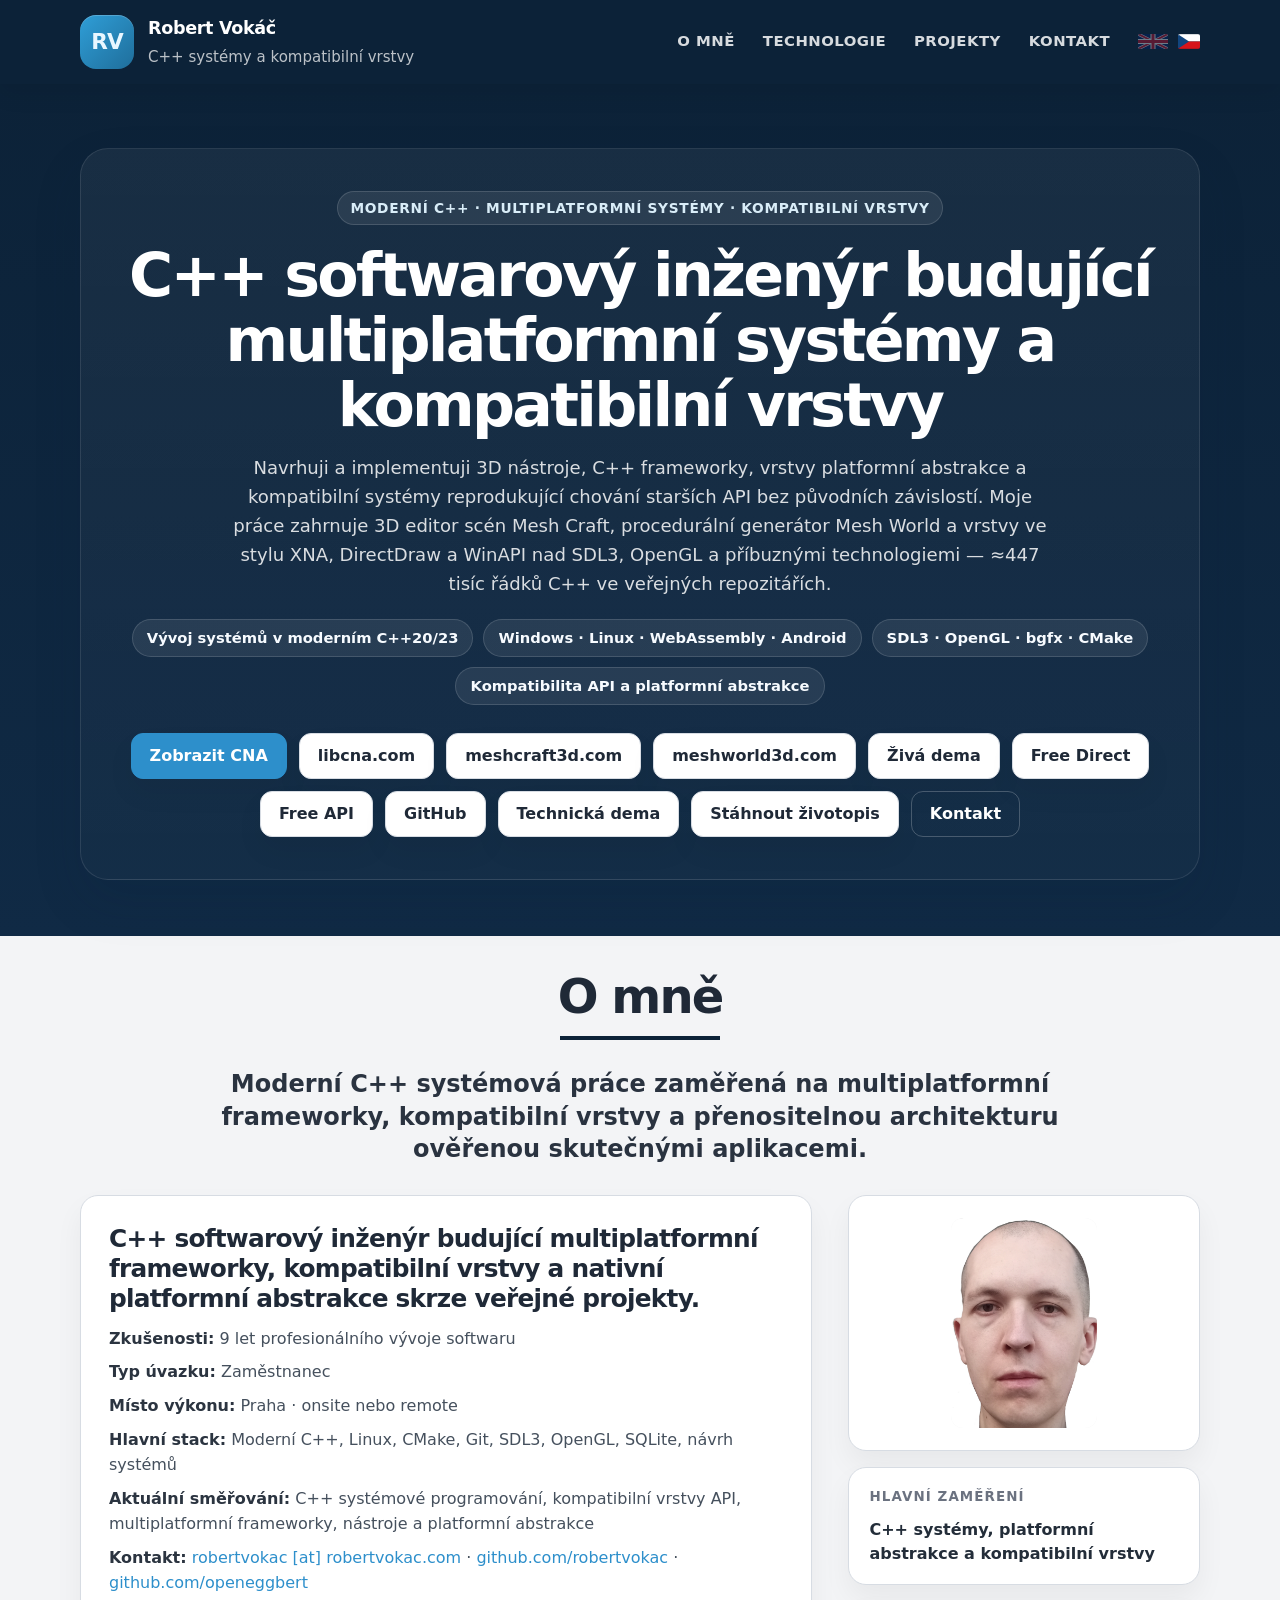
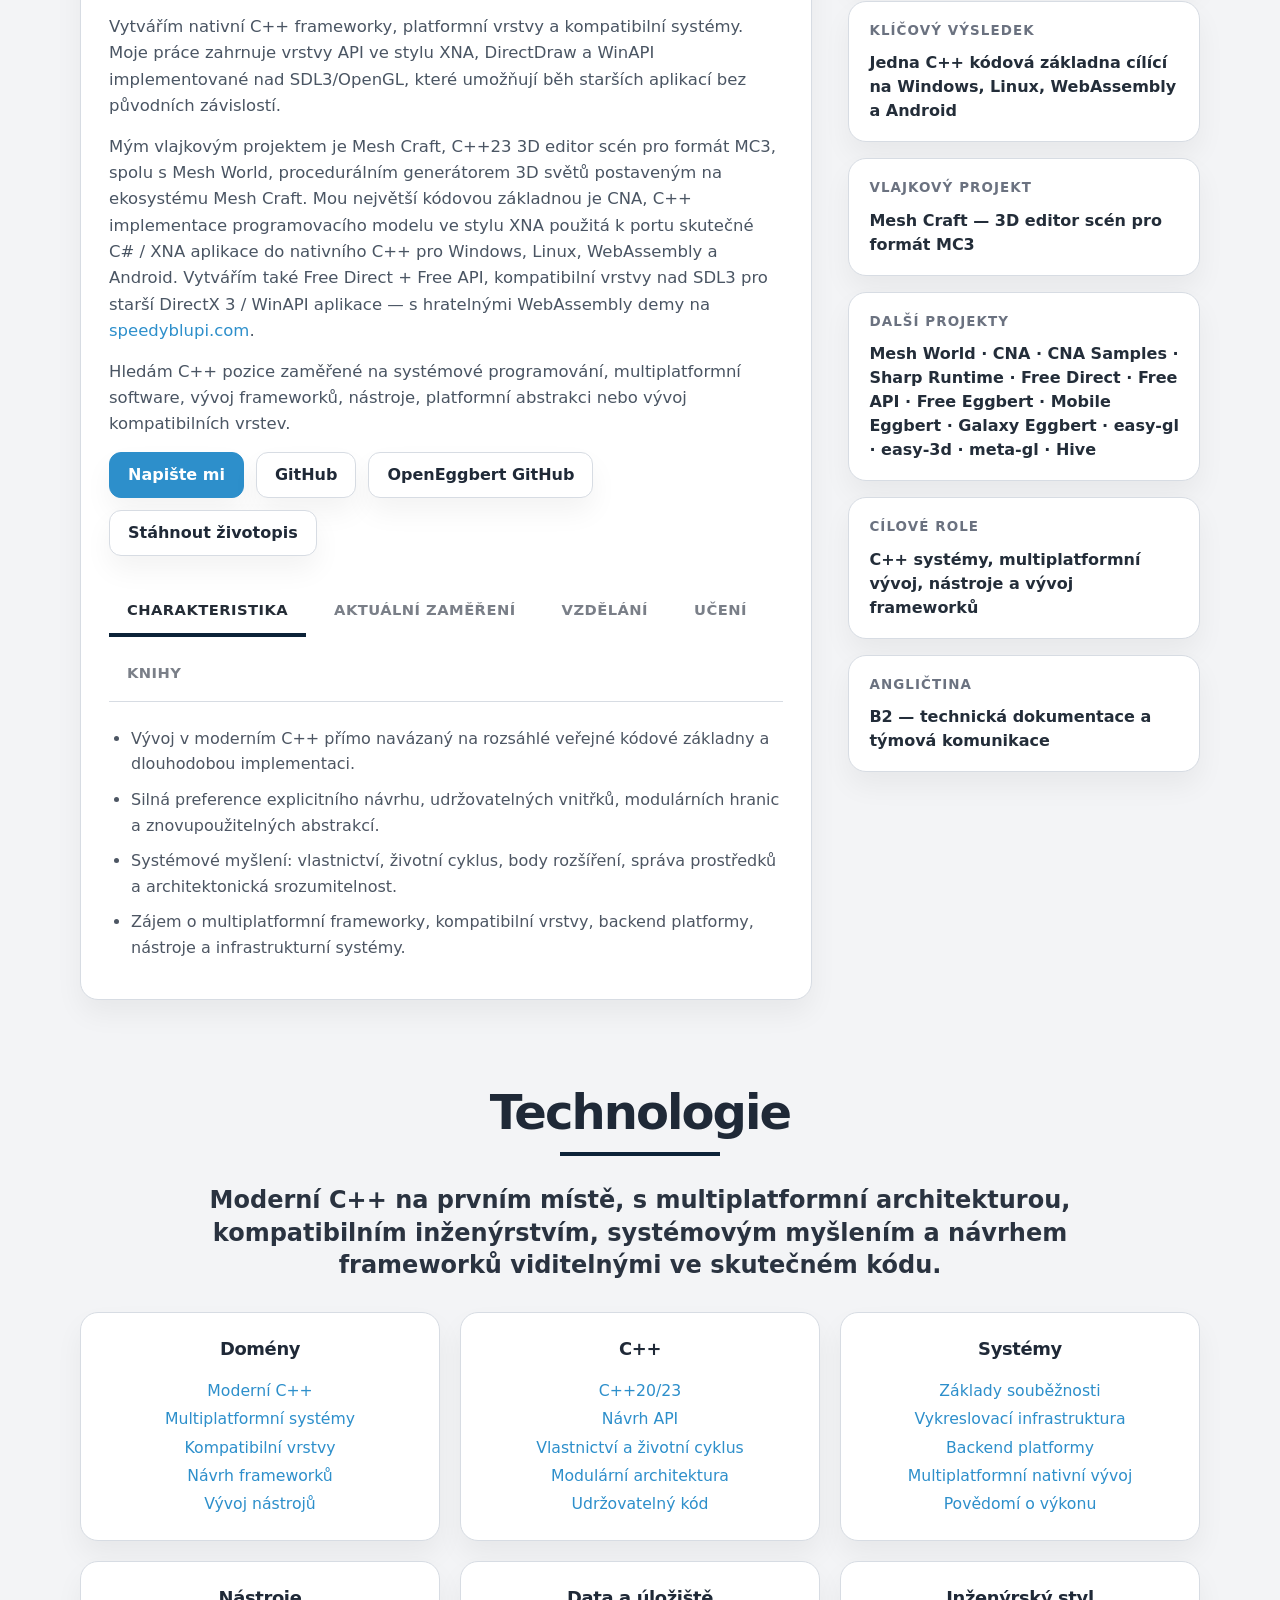
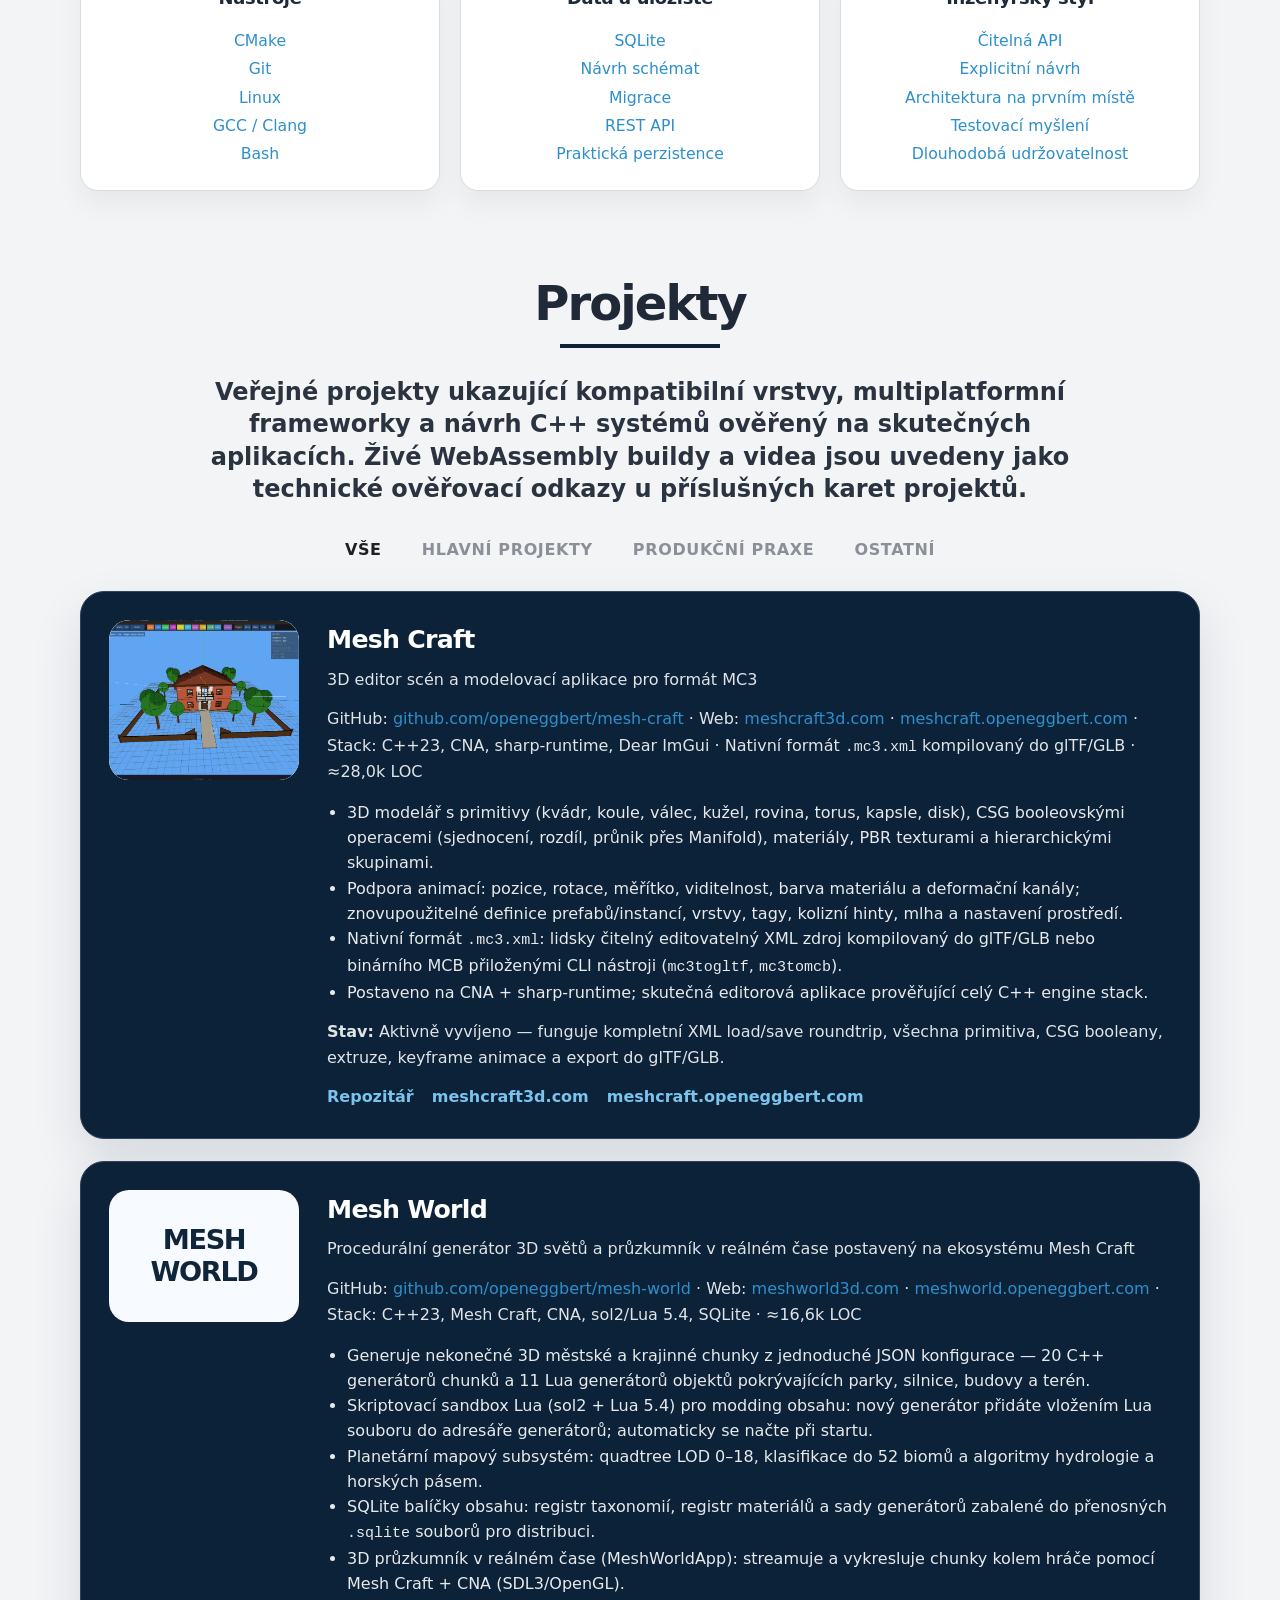
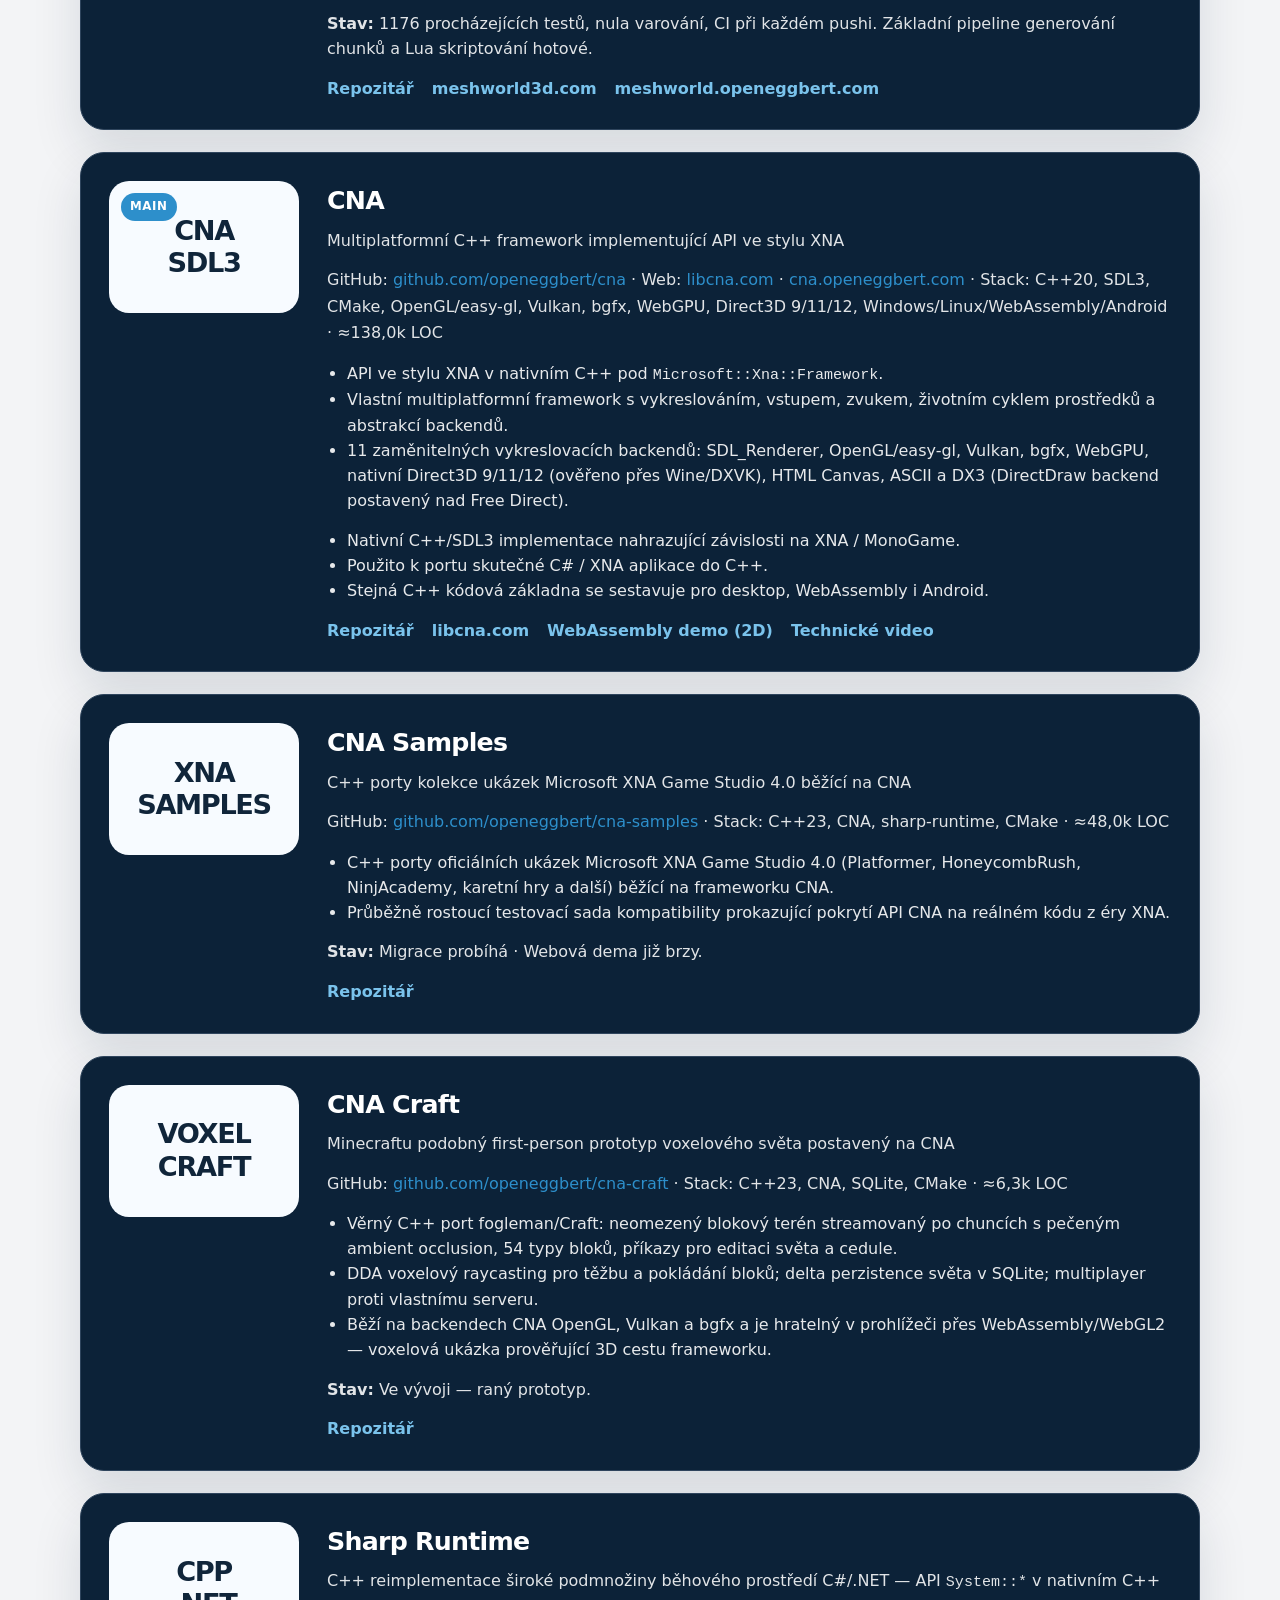
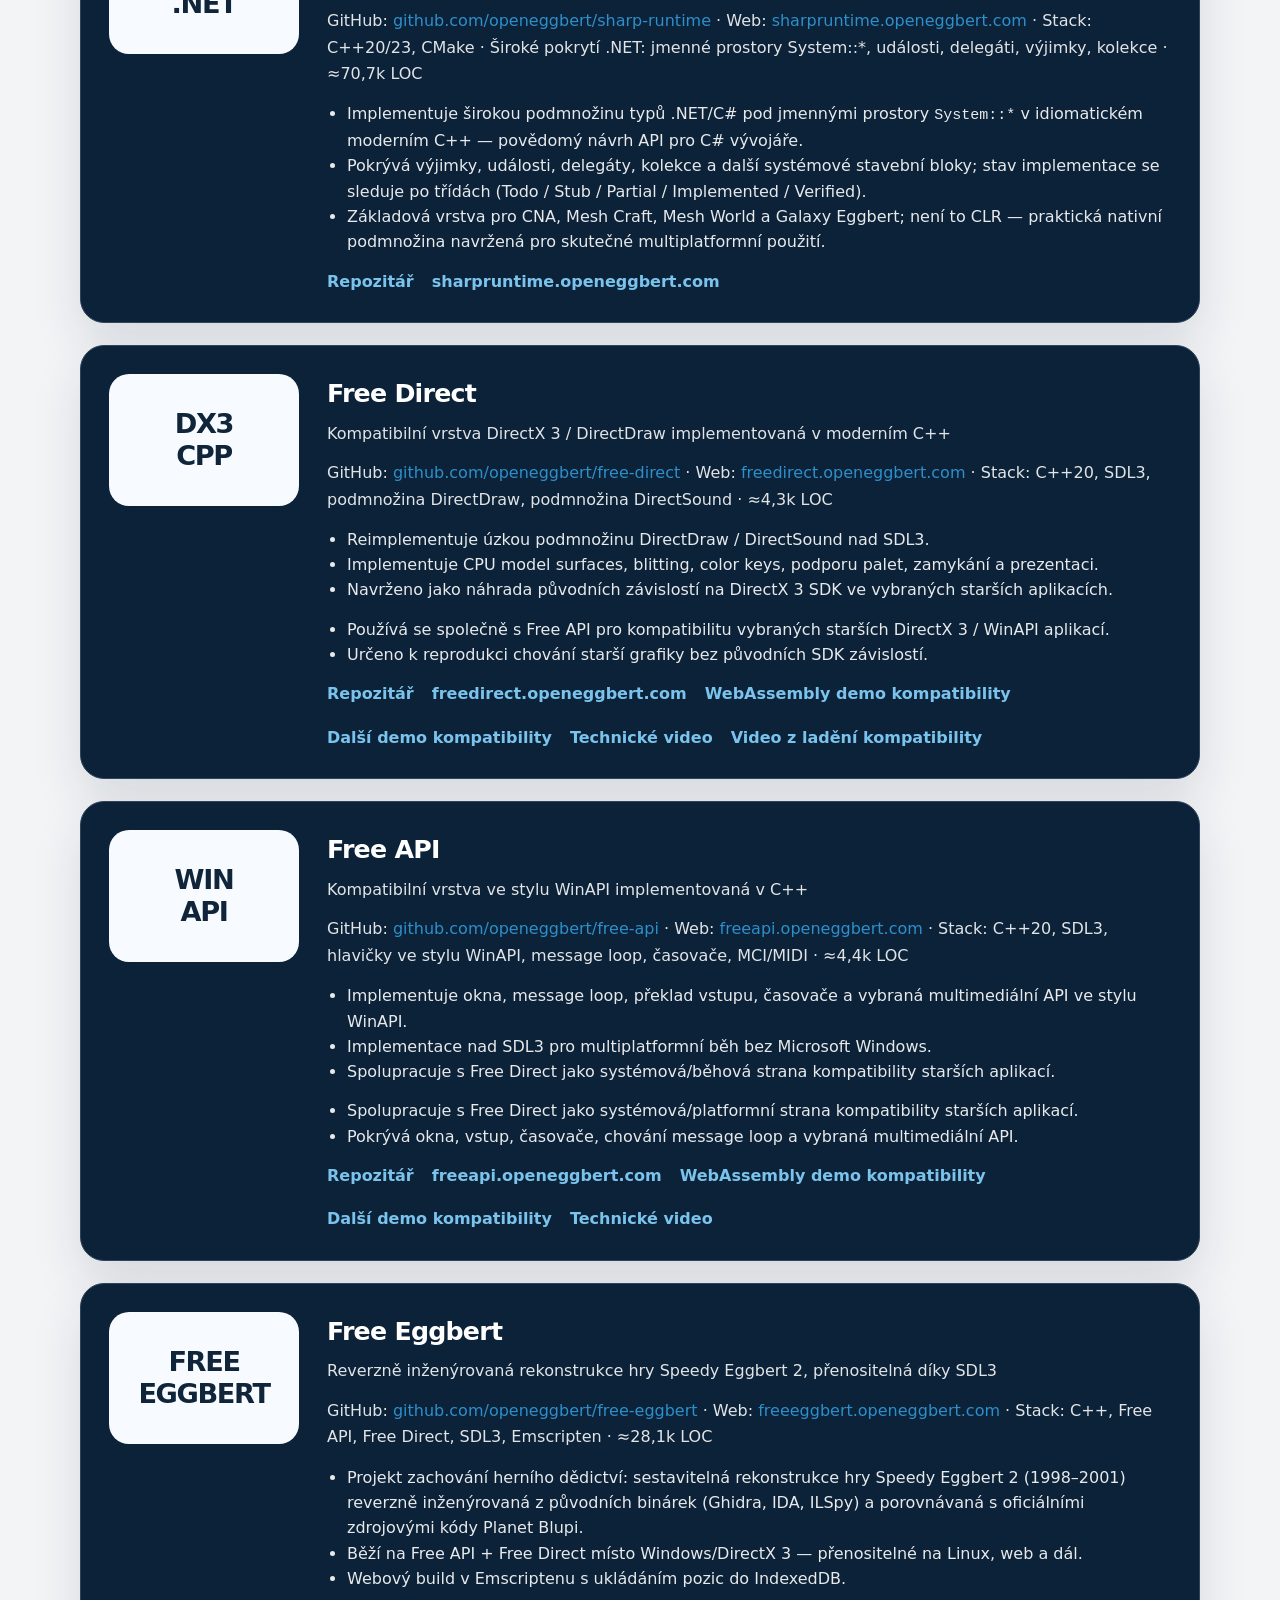
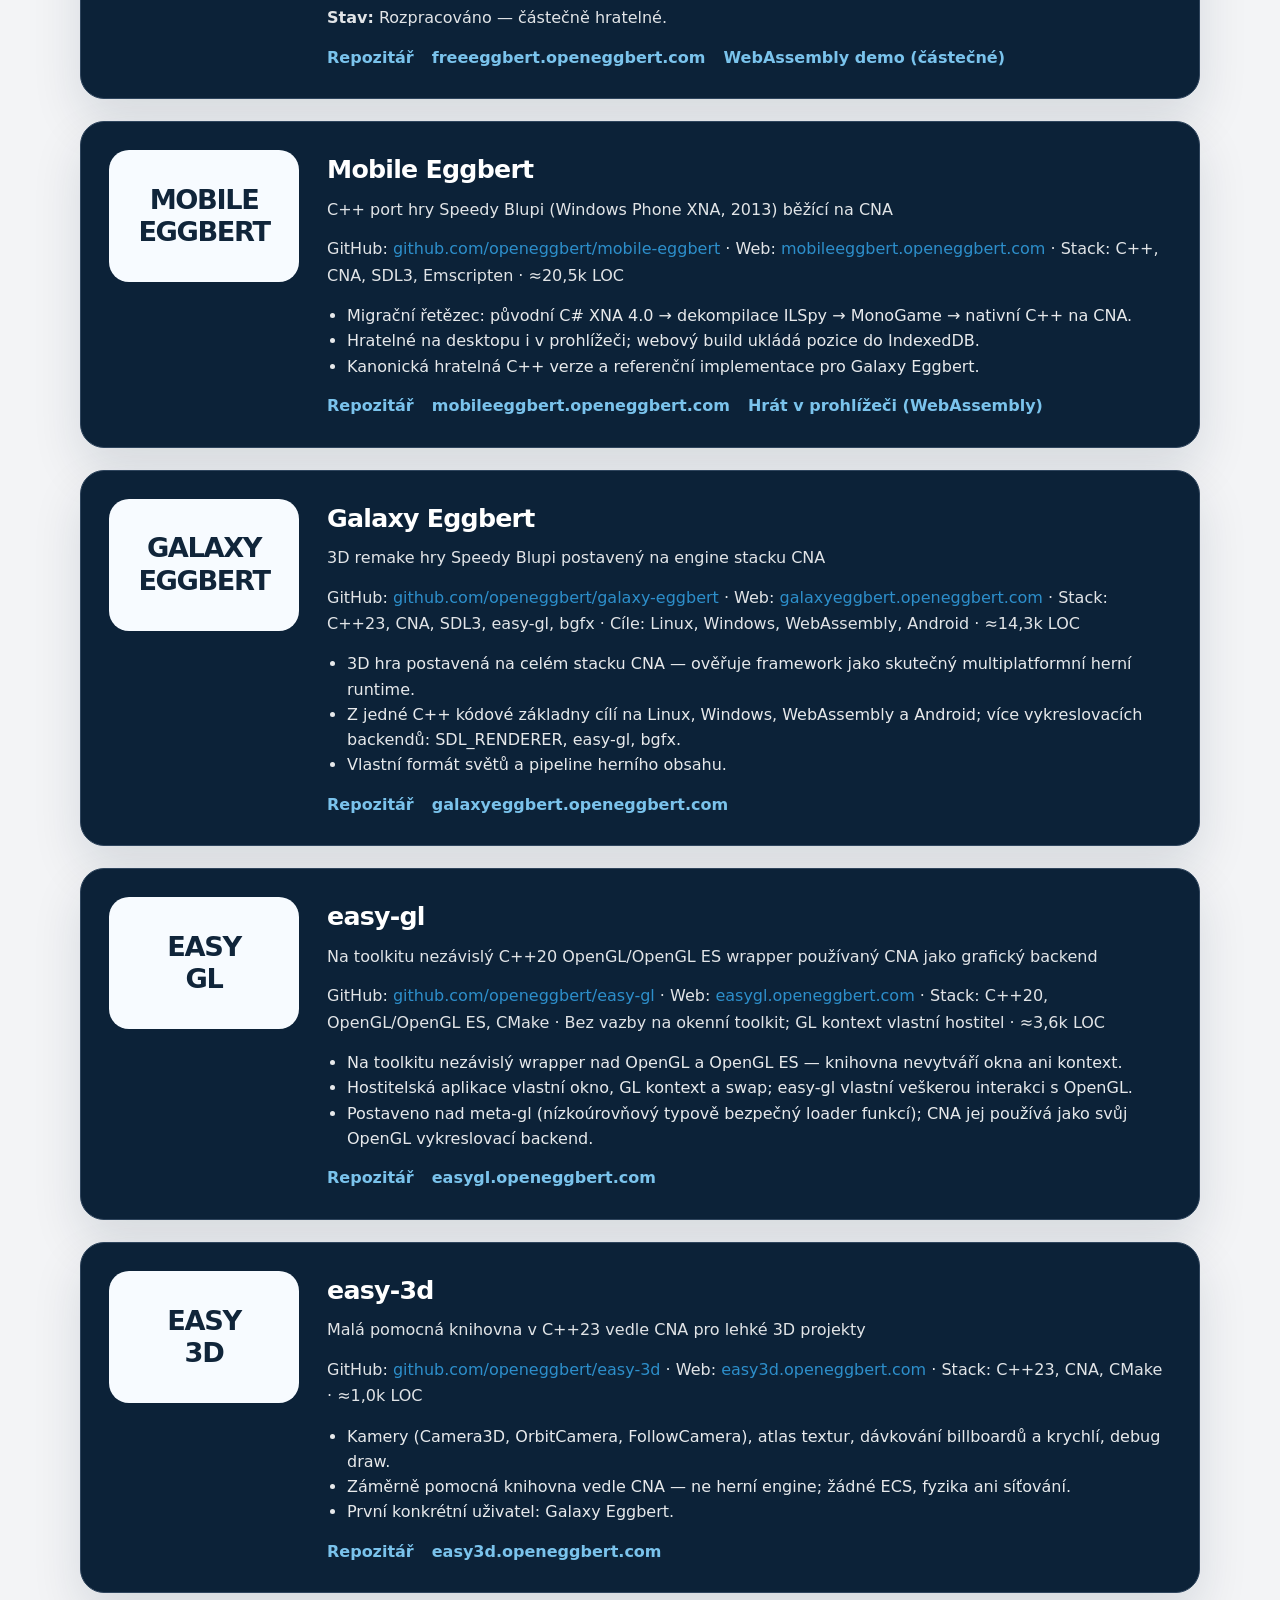
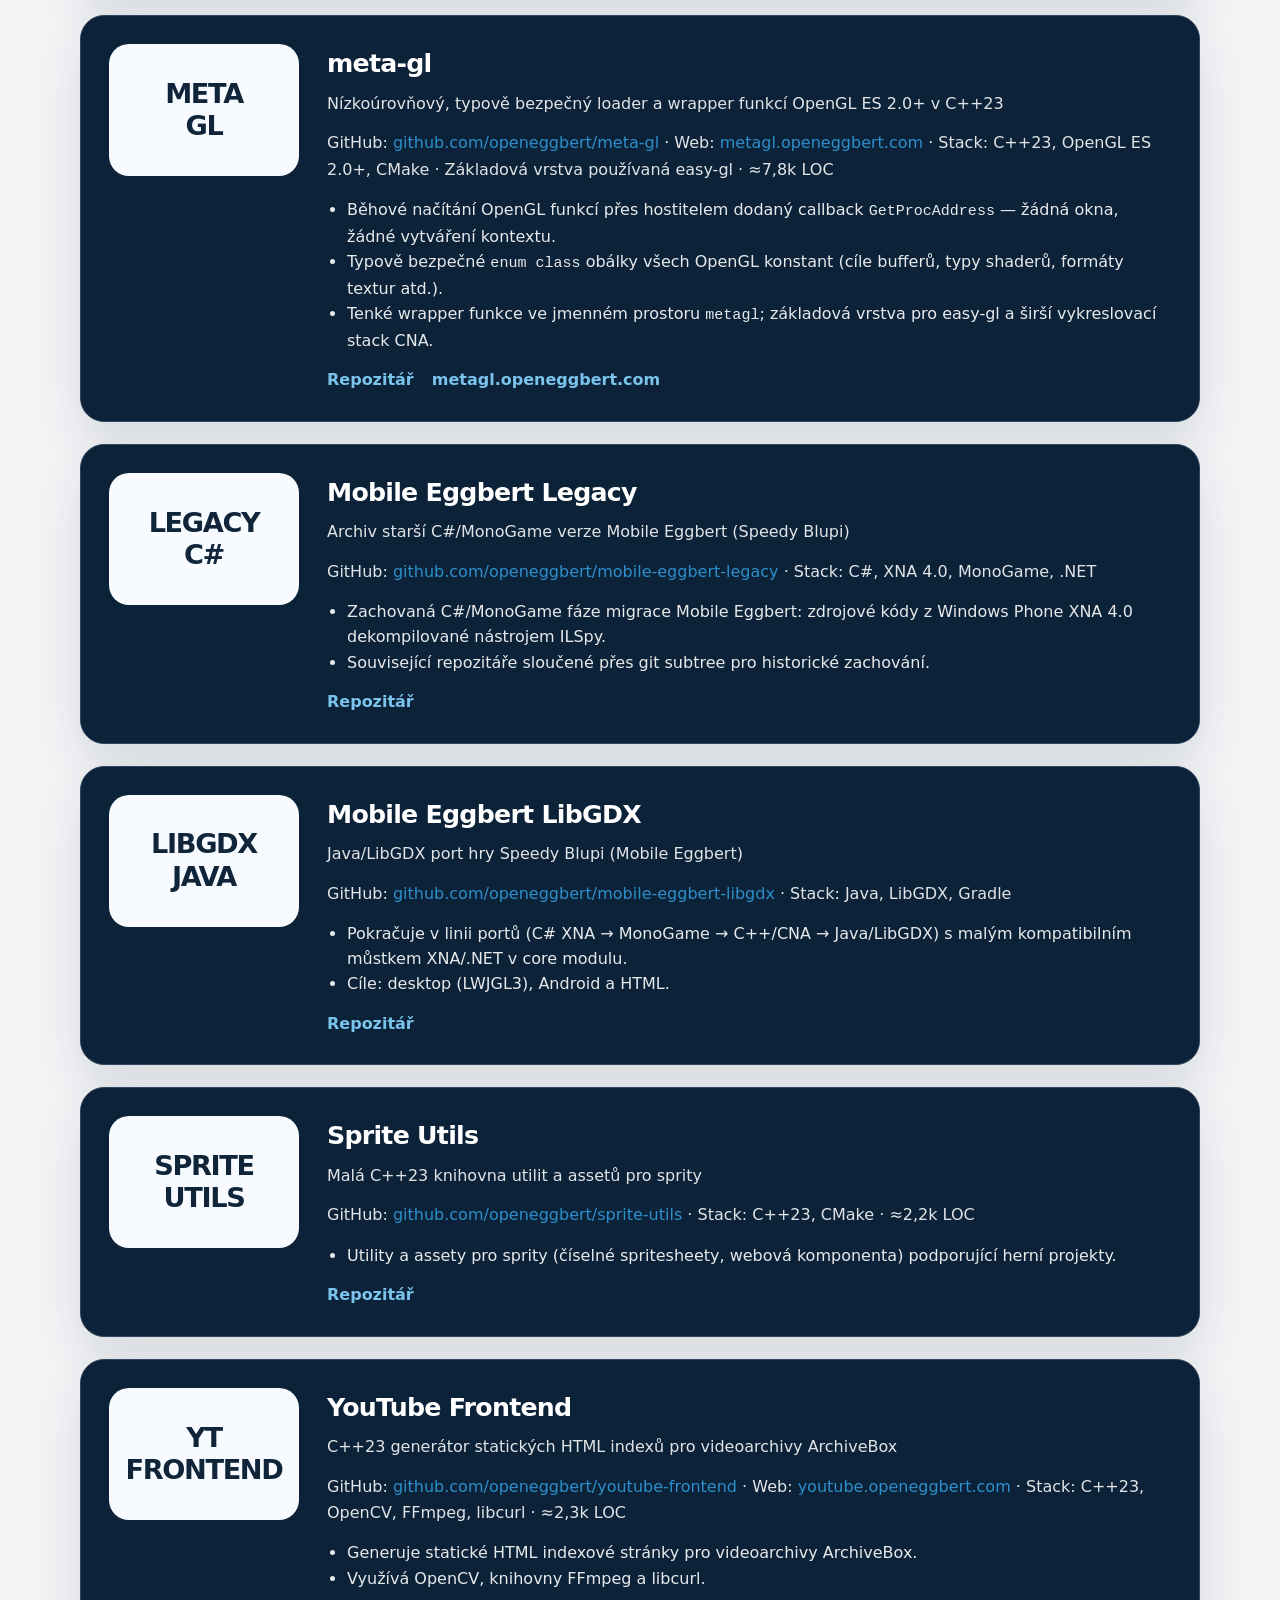
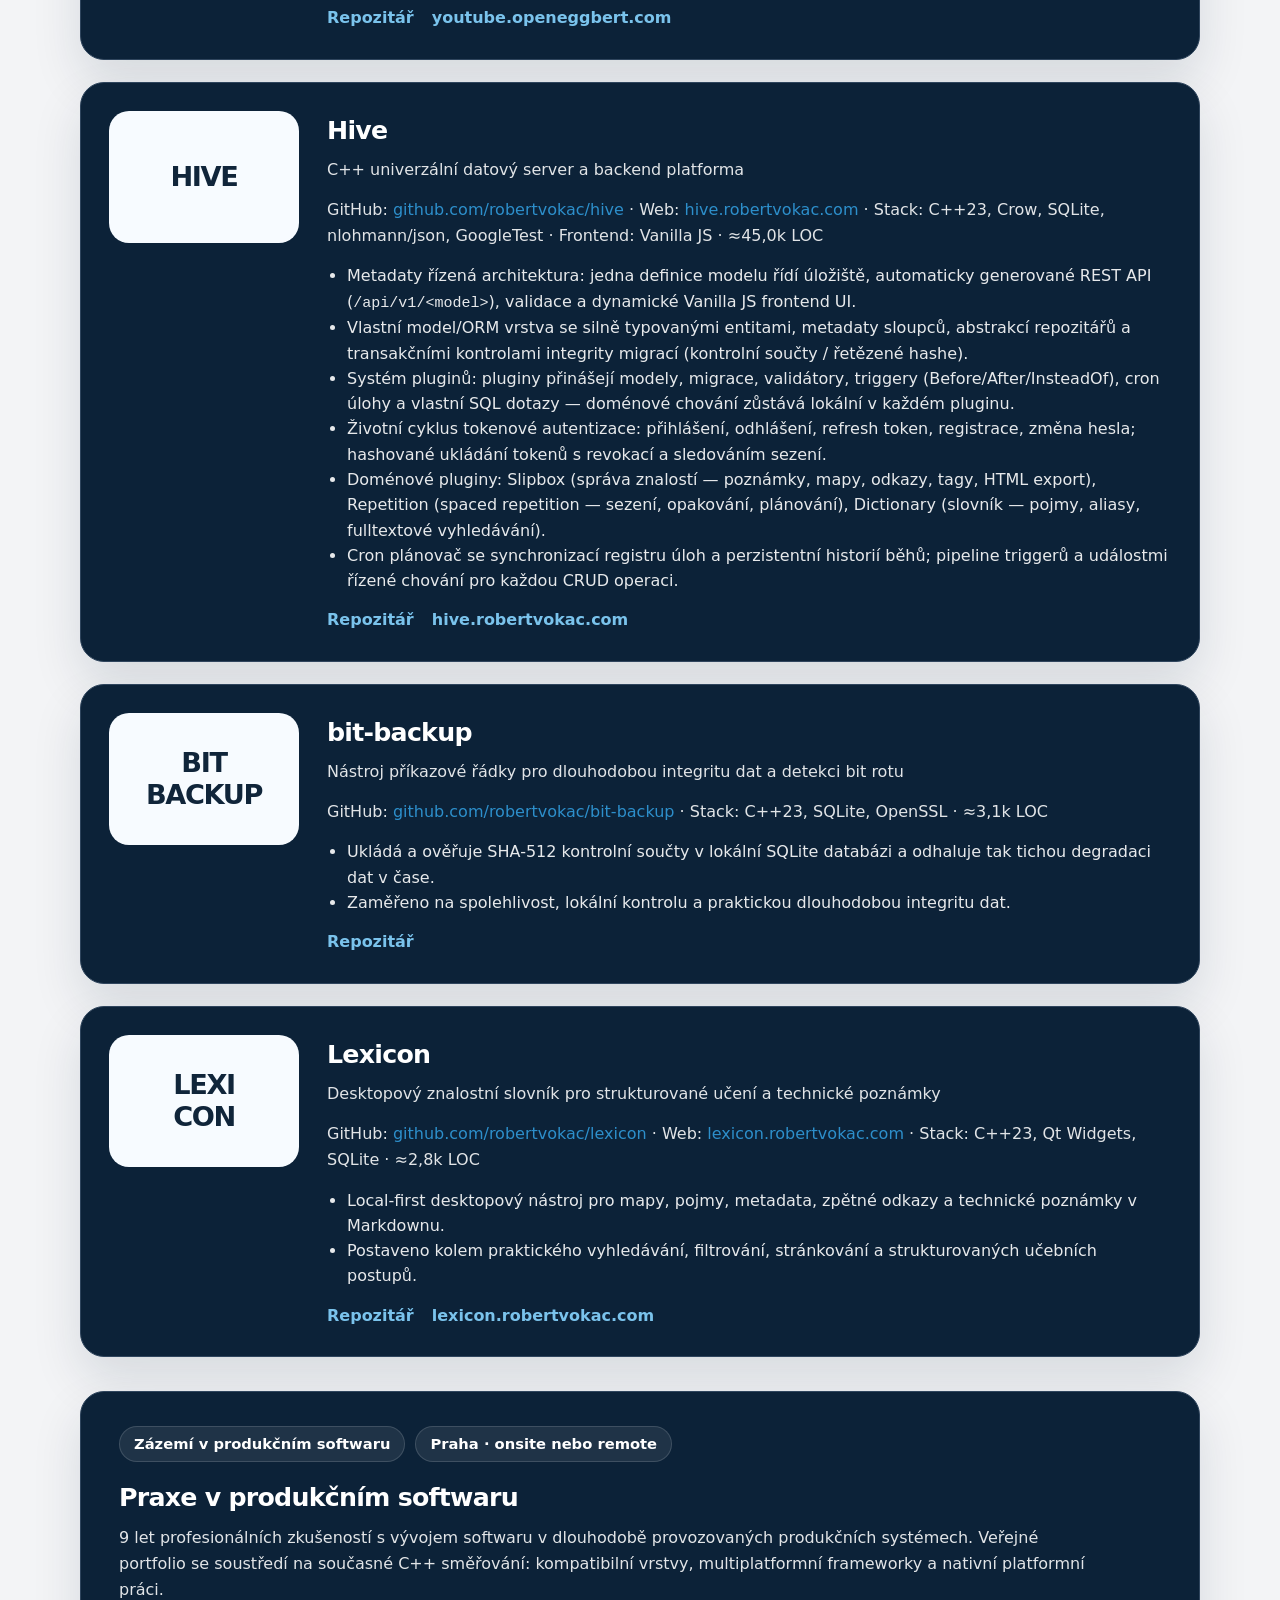
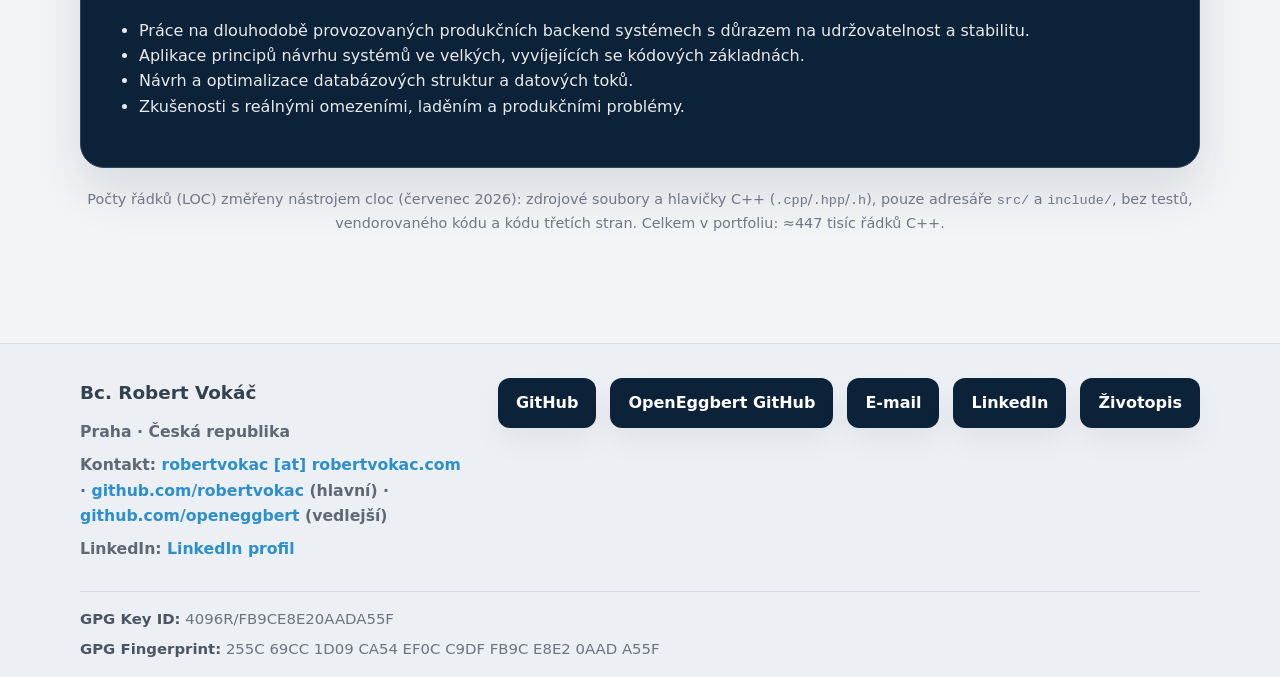
==== indexcz.html @ 727cbc90 "Refresh full portfolio LOC recount + content drift (July 2026); refresh PDFs Portfolio total: ≈363k " ====
<!DOCTYPE html>

<html lang="cs">
<head>
<meta charset="utf-8"/>
<meta content="width=device-width, initial-scale=1.0" name="viewport"/>
<title>Robert Vokáč | C++ softwarový inženýr</title>
<meta content="Robert Vokáč — C++ softwarový inženýr budující 3D nástroje (Mesh Craft, Mesh World), multiplatformní frameworky, vrstvy platformní abstrakce a kompatibilní vrstvy nad SDL3/OpenGL." name="description"/>
<link href="favicon.png" rel="icon" type="image/png"/>
<link href="https://robertvokac.com/" hreflang="en" rel="alternate"/>
<link href="https://robertvokac.com/indexcz.html" hreflang="cs" rel="alternate"/>
<style>
        :root {
            --bg: #f3f4f6;
            --surface: #ffffff;
            --text: #1f2937;
            --muted: #6b7280;
            --navy: #0c2238;
            --navy-2: #102a45;
            --line: #d7dce3;
            --line-dark: #2f455d;
            --accent: #2d8fcb;
            --accent-dark: #216d9a;
            --shadow: 0 14px 28px rgba(0, 0, 0, 0.05);
            --shadow-strong: 0 22px 50px rgba(12, 34, 56, 0.12);
            --max: 1120px;
            --radius: 18px;
        }

        * {
            box-sizing: border-box;
        }

        html {
            scroll-behavior: smooth;
        }

        body {
            margin: 0;
            font-family: Inter, ui-sans-serif, system-ui, -apple-system, BlinkMacSystemFont, "Segoe UI", sans-serif;
            color: var(--text);
            background: var(--bg);
            line-height: 1.6;
        }

        a {
            color: var(--accent);
            text-decoration: none;
        }

        a:hover {
            color: var(--accent-dark);
            text-decoration: underline;
        }

        img {
            display: block;
            max-width: 100%;
        }

        code {
            font-family: ui-monospace, SFMono-Regular, Menlo, Consolas, monospace;
            font-size: 0.94em;
        }

        .container {
            width: min(calc(100% - 32px), var(--max));
            margin: 0 auto;
        }

        .site-header {
            background: var(--navy);
            color: #fff;
            position: sticky;
            top: 0;
            z-index: 20;
            box-shadow: 0 8px 24px rgba(0, 0, 0, 0.08);
        }

        .header-inner {
            min-height: 84px;
            display: flex;
            align-items: center;
            justify-content: space-between;
            gap: 24px;
        }

        .brand-wrap {
            display: flex;
            align-items: center;
            gap: 14px;
        }

        .brand-badge {
            width: 54px;
            height: 54px;
            border-radius: 16px;
            background: linear-gradient(135deg, #2f9ed7, #1f6e9b);
            color: #e9f7ff;
            display: flex;
            align-items: center;
            justify-content: center;
            font-size: 1.35rem;
            font-weight: 800;
            letter-spacing: -0.04em;
            box-shadow: inset 0 1px 0 rgba(255, 255, 255, 0.2);
        }

        .brand-text strong {
            display: block;
            font-size: 1.1rem;
            letter-spacing: -0.02em;
            margin-bottom: 2px;
        }

        .brand-text span {
            color: rgba(255, 255, 255, 0.72);
            font-size: 0.94rem;
        }

        .nav {
            display: flex;
            gap: 28px;
            flex-wrap: wrap;
        }

        .nav a {
            color: rgba(255, 255, 255, 0.84);
            font-size: 0.93rem;
            font-weight: 700;
            letter-spacing: 0.03em;
            text-transform: uppercase;
        }

        .nav a:hover {
            color: #fff;
            text-decoration: none;
        }

        .lang-flags {
            display: flex;
            align-items: center;
            gap: 10px;
        }

        .lang-flags a,
        .lang-flags .active {
            display: inline-flex;
            align-items: center;
        }

        .lang-flags a {
            opacity: 0.4;
            transition: opacity 0.15s ease;
        }

        .lang-flags a:hover {
            opacity: 1;
        }

        .lang-flags svg {
            display: block;
            border-radius: 2px;
        }

        .hero {
            background: linear-gradient(180deg, var(--navy) 0%, var(--navy-2) 100%);
            color: #fff;
            padding: 64px 0 56px;
        }

        .hero-panel {
            background: linear-gradient(180deg, rgba(255, 255, 255, 0.05), rgba(255, 255, 255, 0.02));
            border: 1px solid rgba(255, 255, 255, 0.1);
            border-radius: 28px;
            padding: 42px 36px;
            box-shadow: var(--shadow-strong);
            text-align: center;
        }

        .hero-kicker {
            display: inline-flex;
            align-items: center;
            min-height: 34px;
            padding: 0 12px;
            border-radius: 999px;
            background: rgba(255, 255, 255, 0.08);
            border: 1px solid rgba(255, 255, 255, 0.14);
            color: #d9edf8;
            font-size: 0.86rem;
            font-weight: 800;
            letter-spacing: 0.05em;
            text-transform: uppercase;
            margin-bottom: 18px;
        }

        .hero h1 {
            margin: 0 0 16px;
            font-size: clamp(2.3rem, 4.7vw, 4rem);
            line-height: 1.08;
            letter-spacing: -0.045em;
        }

        .hero p {
            max-width: 820px;
            margin: 0 auto 20px;
            color: rgba(255, 255, 255, 0.84);
            font-size: 1.13rem;
        }

        .hero-highlights {
            display: flex;
            justify-content: center;
            flex-wrap: wrap;
            gap: 10px;
            margin: 0 0 28px;
        }

        .hero-highlights span {
            display: inline-flex;
            align-items: center;
            min-height: 38px;
            padding: 0 14px;
            border-radius: 999px;
            background: rgba(255, 255, 255, 0.08);
            border: 1px solid rgba(255, 255, 255, 0.14);
            color: #f7fbff;
            font-size: 0.92rem;
            font-weight: 700;
        }

        .hero-video, .project-video {
            margin: 24px auto;
            max-width: 860px;
        }

        .project-video {
            max-width: 780px;
            margin-left: 0;
        }

        .video-frame {
            position: relative;
            width: 100%;
            aspect-ratio: 16 / 9;
            overflow: hidden;
            border-radius: 16px;
            border: 1px solid rgba(255, 255, 255, 0.14);
            background: rgba(255, 255, 255, 0.06);
            box-shadow: var(--shadow-strong);
        }

        .project-video .video-frame {
            border-color: rgba(255, 255, 255, 0.18);
        }

        .video-frame iframe {
            position: absolute;
            inset: 0;
            width: 100%;
            height: 100%;
            border: 0;
        }

        .video-caption {
            margin: 8px 0 0;
            color: rgba(255, 255, 255, 0.78);
            font-size: 0.92rem;
            text-align: center;
        }

        .project-video .video-caption {
            text-align: left;
        }

        .cta-row {
            display: flex;
            gap: 12px;
            flex-wrap: wrap;
        }

        .hero .cta-row {
            justify-content: center;
        }

        .btn {
            display: inline-flex;
            align-items: center;
            justify-content: center;
            min-height: 46px;
            padding: 0 18px;
            border: 1px solid var(--line);
            border-radius: 12px;
            background: #fff;
            color: var(--text);
            font-weight: 800;
            text-decoration: none;
            box-shadow: var(--shadow);
            transition: transform 0.15s ease, background 0.15s ease, color 0.15s ease, border-color 0.15s ease;
        }

        .btn:hover {
            text-decoration: none;
            transform: translateY(-1px);
        }

        .btn.primary {
            background: var(--accent);
            border-color: var(--accent);
            color: #fff;
        }

        .btn.primary:hover {
            background: var(--accent-dark);
            border-color: var(--accent-dark);
            color: #fff;
        }

        .btn.dark {
            background: transparent;
            color: #fff;
            border-color: rgba(255, 255, 255, 0.22);
            box-shadow: none;
        }

        .btn.dark:hover {
            background: rgba(255, 255, 255, 0.06);
            color: #fff;
        }

        main {
            padding-bottom: 24px;
        }

        section {
            padding: 34px 0 52px;
        }

        .section-title {
            text-align: center;
            margin-bottom: 34px;
        }

        .section-title h2 {
            margin: 0;
            font-size: clamp(2rem, 4vw, 3rem);
            line-height: 1.1;
            letter-spacing: -0.04em;
        }

        .section-title::after {
            content: "";
            display: block;
            width: 160px;
            max-width: 40vw;
            height: 4px;
            margin: 14px auto 0;
            background: var(--navy);
        }

        .intro-quote {
            text-align: center;
            margin: -6px auto 30px;
            max-width: 900px;
            font-size: clamp(1.05rem, 2vw, 1.5rem);
            font-weight: 700;
            color: #2a3340;
            line-height: 1.35;
        }

        .about-grid {
            display: grid;
            grid-template-columns: 1.25fr 0.6fr;
            gap: 36px;
            align-items: start;
        }

        .card {
            background: var(--surface);
            border: 1px solid var(--line);
            border-radius: var(--radius);
            box-shadow: var(--shadow);
        }

        .about-main {
            padding: 28px;
        }

        .about-main h3 {
            margin: 28px 0 12px;
            font-size: 1.45rem;
            line-height: 1.2;
            letter-spacing: -0.03em;
        }

        .about-main h3:first-child {
            margin-top: 0;
            font-size: 1.55rem;
        }

        .facts {
            display: grid;
            gap: 8px;
            margin-bottom: 18px;
            font-size: 1rem;
            color: #45505d;
        }

        .facts strong {
            color: #2b3440;
        }

        .facts a {
            word-break: break-word;
        }

        .about-main p {
            margin: 0 0 14px;
            font-size: 1.03rem;
            color: #4a5563;
            max-width: 780px;
        }

        .about-side {
            display: grid;
            gap: 16px;
        }

        .portrait-frame {
            padding: 22px;
            display: flex;
            align-items: center;
            justify-content: center;
        }

        .portrait-frame img {
            width: auto;
            max-width: 76%;
            max-height: 210px;
            object-fit: contain;
            background: #f5f5f5;
            border-radius: 12px;
        }

        .side-card {
            padding: 18px 20px;
        }

        .side-card h4 {
            margin: 0 0 10px;
            font-size: 0.84rem;
            letter-spacing: 0.08em;
            text-transform: uppercase;
            color: var(--muted);
        }

        .side-card p {
            margin: 0;
            font-size: 1rem;
            font-weight: 700;
            color: #232d39;
            line-height: 1.5;
        }

        .tab-nav {
            display: flex;
            gap: 10px;
            flex-wrap: wrap;
            border-bottom: 1px solid var(--line);
            margin-top: 28px;
        }

        .tab-button {
            appearance: none;
            border: 0;
            background: transparent;
            padding: 14px 18px 12px;
            margin: 0;
            color: #7a7f88;
            font: inherit;
            font-size: 0.92rem;
            font-weight: 800;
            letter-spacing: 0.03em;
            text-transform: uppercase;
            border-bottom: 4px solid transparent;
            cursor: pointer;
        }

        .tab-button.active {
            color: #242c36;
            border-bottom-color: var(--navy);
        }

        .tab-panel {
            display: none;
            padding: 24px 0 0;
        }

        .tab-panel.active {
            display: block;
        }

        .bullets, .book-list, .edu-list, .course-list {
            margin: 0;
            padding-left: 22px;
            color: #4d5663;
            font-size: 1rem;
        }

        .bullets li, .book-list li, .course-list li {
            margin-bottom: 10px;
        }

        .edu-item {
            margin-bottom: 24px;
            font-size: 1rem;
            color: #4d5663;
        }

        .edu-item strong {
            color: #26303b;
        }

        .muted-note {
            color: #707784;
            font-size: 0.95rem;
            margin-bottom: 14px;
        }

        details summary {
            cursor: pointer;
            font-weight: 800;
            color: #273240;
            margin-bottom: 14px;
        }

        .book-columns {
            columns: 2;
            column-gap: 34px;
        }

        .book-columns li {
            break-inside: avoid;
        }

        .tech-grid {
            display: grid;
            grid-template-columns: repeat(3, minmax(0, 1fr));
            gap: 20px;
        }

        .tech-card {
            background: var(--surface);
            border: 1px solid var(--line);
            border-radius: var(--radius);
            min-height: 176px;
            padding: 22px;
            text-align: center;
            box-shadow: var(--shadow);
        }

        .tech-card h3 {
            margin: 0 0 14px;
            font-size: 1.12rem;
            letter-spacing: -0.02em;
        }

        .tech-card p {
            margin: 0;
            color: var(--accent);
            font-size: 0.98rem;
            line-height: 1.8;
        }

        .project-filter {
            display: flex;
            justify-content: center;
            gap: 28px;
            flex-wrap: wrap;
            margin-bottom: 28px;
        }

        .filter-button {
            appearance: none;
            border: 0;
            background: transparent;
            color: #8b9098;
            cursor: pointer;
            font: inherit;
            font-size: 1rem;
            font-weight: 800;
            text-transform: uppercase;
            letter-spacing: 0.04em;
        }

        .filter-button.active {
            color: #1e2024;
        }

        .project-list {
            display: grid;
            gap: 22px;
        }

        .project-card {
            background: var(--navy);
            color: #fff;
            border: 1px solid var(--line-dark);
            border-radius: 24px;
            padding: 28px;
            display: grid;
            grid-template-columns: 190px 1fr;
            gap: 28px;
            align-items: start;
            box-shadow: var(--shadow-strong);
        }

        .project-card[hidden] {
            display: none;
        }

        .project-media {
            width: 190px;
            min-height: 132px;
            border-radius: 20px;
            background: #f7fbff;
            display: flex;
            align-items: center;
            justify-content: center;
            color: #10253a;
            font-weight: 900;
            font-size: 1.7rem;
            line-height: 1.18;
            letter-spacing: -0.05em;
            text-align: center;
            padding: 16px;
            position: relative;
        }

        .project-badge {
            position: absolute;
            top: 12px;
            left: 12px;
            display: inline-flex;
            align-items: center;
            min-height: 28px;
            padding: 0 9px;
            border-radius: 999px;
            background: var(--accent);
            color: #fff;
            font-size: 0.74rem;
            font-weight: 900;
            letter-spacing: 0.05em;
            text-transform: uppercase;
        }

        .project-content h3 {
            margin: 0 0 6px;
            font-size: 1.58rem;
            letter-spacing: -0.03em;
        }

        .project-role {
            margin: 0 0 10px;
            color: rgba(255, 255, 255, 0.8);
            font-size: 1rem;
        }

        .project-meta {
            margin: 0 0 16px;
            color: rgba(255, 255, 255, 0.86);
            font-size: 0.98rem;
            line-height: 1.65;
        }

        .project-content ul {
            margin: 0 0 14px;
            padding-left: 20px;
            color: rgba(255, 255, 255, 0.9);
            font-size: 1rem;
            line-height: 1.58;
        }

        .project-content p {
            margin: 0 0 14px;
            color: rgba(255, 255, 255, 0.88);
            font-size: 1rem;
        }

        .project-actions {
            display: flex;
            gap: 18px;
            flex-wrap: wrap;
            margin-top: 6px;
        }

        .project-actions a {
            color: #7ac3ec;
            font-size: 1rem;
            font-weight: 700;
        }

        .project-actions a:hover {
            color: #a9daf4;
        }

        .professional-card {
            grid-template-columns: 1fr;
            padding: 34px 38px;
        }

        .professional-card .project-content {
            max-width: 980px;
        }

        .experience-tags {
            display: flex;
            flex-wrap: wrap;
            gap: 10px;
            margin-bottom: 16px;
        }

        .experience-tags span {
            display: inline-flex;
            align-items: center;
            min-height: 36px;
            padding: 0 14px;
            background: rgba(255, 255, 255, 0.08);
            border: 1px solid rgba(255, 255, 255, 0.14);
            color: #ffffff;
            font-size: 0.92rem;
            font-weight: 700;
            border-radius: 999px;
        }

        .status-note {
            display: inline-flex;
            align-items: center;
            min-height: 30px;
            padding: 0 10px;
            margin: 4px 0 14px;
            border-radius: 999px;
            background: rgba(255, 255, 255, 0.08);
            border: 1px solid rgba(255, 255, 255, 0.14);
            color: rgba(255, 255, 255, 0.88);
            font-size: 0.86rem;
            font-weight: 800;
            letter-spacing: 0.03em;
            text-transform: uppercase;
        }

        .footer {
            margin-top: 18px;
            border-top: 1px solid var(--line);
            background: #eceff3;
            padding: 34px 0 26px;
        }

        .footer-grid {
            display: grid;
            grid-template-columns: 1fr auto;
            gap: 28px;
            align-items: start;
        }

        .footer-contact h3 {
            margin: 0 0 12px;
            font-size: 1.15rem;
            color: #33404d;
        }

        .footer-contact p {
            margin: 0 0 8px;
            color: #5f6875;
            font-size: 0.98rem;
            font-weight: 700;
            line-height: 1.6;
        }

        .footer-contact a {
            color: var(--accent);
            font-weight: 700;
        }

        .footer-actions {
            display: flex;
            gap: 14px;
            flex-wrap: wrap;
            justify-content: flex-end;
        }

        .footer-pill {
            min-width: 58px;
            min-height: 50px;
            padding: 0 18px;
            display: inline-flex;
            align-items: center;
            justify-content: center;
            background: var(--navy);
            color: #fff;
            text-decoration: none;
            font-weight: 800;
            font-size: 1rem;
            border-radius: 12px;
            box-shadow: var(--shadow);
            transition: background 0.15s ease, transform 0.15s ease;
        }

        .footer-pill:hover {
            color: #fff;
            text-decoration: none;
            background: var(--navy-2);
            transform: translateY(-1px);
        }

        .footer-gpg {
            margin-top: 22px;
            padding-top: 16px;
            border-top: 1px solid #d8dde5;
            color: #6d7480;
            font-size: 0.93rem;
            display: grid;
            gap: 6px;
        }

        .footer-gpg strong {
            color: #4b5563;
        }

        .footer-gpg code {
            font-family: inherit;
            font-size: inherit;
            color: inherit;
        }

        @media (max-width: 980px) {
            .about-grid, .project-card, .tech-grid, .footer-grid {
                grid-template-columns: 1fr;
            }

            .project-card {
                padding: 24px;
            }

            .project-media {
                width: 100%;
                min-height: 110px;
                font-size: 1.55rem;
            }

            .footer-actions {
                justify-content: flex-start;
            }

            .professional-card {
                padding: 28px;
            }
        }

        @media (max-width: 760px) {
            .header-inner {
                padding: 18px 0;
                min-height: auto;
                flex-direction: column;
                align-items: flex-start;
            }

            .nav {
                gap: 16px;
            }

            .hero {
                padding: 42px 0 38px;
            }

            .hero-panel, .about-main {
                padding: 24px 20px;
            }

            .tab-nav, .project-filter, .cta-row {
                gap: 10px;
            }

            .tab-button {
                padding: 12px 10px 10px;
            }

            .container {
                width: min(calc(100% - 20px), var(--max));
            }

            .book-columns {
                columns: 1;
            }

            .footer-pill {
                width: 100%;
            }
        }
    </style>
</head>
<body>
<header class="site-header">
<div class="container header-inner">
<div class="brand-wrap">
<div class="brand-badge">RV</div>
<div class="brand-text">
<strong>Robert Vokáč</strong>
<span>C++ systémy a kompatibilní vrstvy</span>
</div>
</div>
<nav aria-label="Hlavní navigace" class="nav">
<a href="#about">O mně</a>
<a href="#technologies">Technologie</a>
<a href="#projects">Projekty</a>
<a href="#contact">Kontakt</a>
<span class="lang-flags"><a aria-label="English version" href="index.html" hreflang="en" lang="en" onclick="document.cookie='lang=en;path=/;max-age=31536000'" title="English version"><svg height="15" viewbox="0 0 60 30" width="30" xmlns="http://www.w3.org/2000/svg"><clippath id="ukclip"><path d="M0,0 v30 h60 v-30 z"/></clippath><g clip-path="url(#ukclip)"><path d="M0,0 v30 h60 v-30 z" fill="#012169"/><path d="M0,0 L60,30 M60,0 L0,30" stroke="#fff" stroke-width="6"/><path d="M0,0 L60,30 M60,0 L0,30" stroke="#C8102E" stroke-width="4"/><path d="M30,0 v30 M0,15 h60" stroke="#fff" stroke-width="10"/><path d="M30,0 v30 M0,15 h60" stroke="#C8102E" stroke-width="6"/></g></svg></a><span class="active" title="Čeština"><svg height="15" viewbox="0 0 6 4" width="22" xmlns="http://www.w3.org/2000/svg"><rect fill="#fff" height="2" width="6"/><rect fill="#d7141a" height="2" width="6" y="2"/><path d="M0 0l3 2-3 2z" fill="#11457e"/></svg></span></span>
</nav>
</div>
</header>
<section class="hero">
<div class="container">
<div class="hero-panel">
<div class="hero-kicker">Moderní C++ · Multiplatformní systémy · Kompatibilní vrstvy</div>
<h1>C++ softwarový inženýr budující multiplatformní systémy a kompatibilní vrstvy</h1>
<p>Navrhuji a implementuji 3D nástroje, C++ frameworky, vrstvy platformní abstrakce a kompatibilní systémy reprodukující chování starších API bez původních závislostí. Moje práce zahrnuje 3D editor scén Mesh Craft, procedurální generátor Mesh World a vrstvy ve stylu XNA, DirectDraw a WinAPI nad SDL3, OpenGL a příbuznými technologiemi — ≈447 tisíc řádků C++ ve veřejných repozitářích.</p>
<div class="hero-highlights">
<span>Vývoj systémů v moderním C++20/23</span>
<span>Windows · Linux · WebAssembly · Android</span>
<span>SDL3 · OpenGL · bgfx · CMake</span>
<span>Kompatibilita API a platformní abstrakce</span>
</div>

<div class="cta-row"><a class="btn primary" href="https://github.com/openeggbert/cna" rel="noreferrer" target="_blank">Zobrazit CNA</a>
<a class="btn" href="https://libcna.com" rel="noreferrer" target="_blank">libcna.com</a>
<a class="btn" href="https://meshcraft3d.com" rel="noreferrer" target="_blank">meshcraft3d.com</a>
<a class="btn" href="https://meshworld3d.com" rel="noreferrer" target="_blank">meshworld3d.com</a>
<a class="btn" href="https://speedyblupi.com" rel="noreferrer" target="_blank">Živá dema</a>
<a class="btn" href="https://github.com/openeggbert/free-direct" rel="noreferrer" target="_blank">Free Direct</a>
<a class="btn" href="https://github.com/openeggbert/free-api" rel="noreferrer" target="_blank">Free API</a>
<a class="btn" href="https://github.com/robertvokac" rel="noreferrer" target="_blank">GitHub</a>
<a class="btn" href="#projects">Technická dema</a>
<a class="btn" download="" href="robert-vokac-zivotopis-2026.pdf">Stáhnout životopis</a>
<a class="btn dark" href="mailto:robertvokac@robertvokac.com">Kontakt</a></div>
</div>
</div>
</section>
<main>
<section id="about">
<div class="container">
<div class="section-title"><h2>O mně</h2></div>
<p class="intro-quote">Moderní C++ systémová práce zaměřená na multiplatformní frameworky, kompatibilní vrstvy a přenositelnou architekturu ověřenou skutečnými aplikacemi.</p>
<div class="about-grid">
<div class="about-main card">
<h3>C++ softwarový inženýr budující multiplatformní frameworky, kompatibilní vrstvy a nativní platformní abstrakce skrze veřejné projekty.</h3>
<div class="facts">
<div><strong>Zkušenosti:</strong> 9 let profesionálního vývoje softwaru</div>
<div><strong>Typ úvazku:</strong> Zaměstnanec</div>
<div><strong>Místo výkonu:</strong> Praha · onsite nebo remote</div>
<div><strong>Hlavní stack:</strong> Moderní C++, Linux, CMake, Git, SDL3, OpenGL, SQLite, návrh systémů</div>
<div><strong>Aktuální směřování:</strong> C++ systémové programování, kompatibilní vrstvy API, multiplatformní frameworky, nástroje a platformní abstrakce</div>
<div><strong>Kontakt:</strong>
<a href="mailto:robertvokac@robertvokac.com">robertvokac [at] robertvokac.com</a> ·
                            <a href="https://github.com/robertvokac" rel="noreferrer" target="_blank">github.com/robertvokac</a>
                            ·
                            <a href="https://github.com/openeggbert" rel="noreferrer" target="_blank">github.com/openeggbert</a>
</div>
</div>
<p>Vytvářím nativní C++ frameworky, platformní vrstvy a kompatibilní systémy. Moje práce zahrnuje vrstvy API ve stylu XNA, DirectDraw a WinAPI implementované nad SDL3/OpenGL, které umožňují běh starších aplikací bez původních závislostí.</p>
<p>Mým vlajkovým projektem je Mesh Craft, C++23 3D editor scén pro formát MC3, spolu s Mesh World, procedurálním generátorem 3D světů postaveným na ekosystému Mesh Craft. Mou největší kódovou základnou je CNA, C++ implementace programovacího modelu ve stylu XNA použitá k portu skutečné C# / XNA aplikace do nativního C++ pro Windows, Linux, WebAssembly a Android. Vytvářím také Free Direct + Free API, kompatibilní vrstvy nad SDL3 pro starší DirectX 3 / WinAPI aplikace — s hratelnými WebAssembly demy na <a href="https://speedyblupi.com" rel="noreferrer" target="_blank">speedyblupi.com</a>.</p>
<p>Hledám C++ pozice zaměřené na systémové programování, multiplatformní software, vývoj frameworků, nástroje, platformní abstrakci nebo vývoj kompatibilních vrstev.</p>
<div class="cta-row">
<a class="btn primary" href="mailto:robertvokac@robertvokac.com">Napište mi</a>
<a class="btn" href="https://github.com/robertvokac" rel="noreferrer" target="_blank">GitHub</a>
<a class="btn" href="https://github.com/openeggbert" rel="noreferrer" target="_blank">OpenEggbert
                            GitHub</a>
<a class="btn" download="" href="robert-vokac-zivotopis-2026.pdf">Stáhnout životopis</a>
</div>
<div aria-label="Záložky s detaily" class="tab-nav" role="tablist">
<button class="tab-button active" data-tab="characteristics" type="button">Charakteristika
                        </button>
<button class="tab-button" data-tab="current-focus" type="button">Aktuální zaměření</button>
<button class="tab-button" data-tab="education" type="button">Vzdělání</button>
<button class="tab-button" data-tab="learning" type="button">Učení</button>
<button class="tab-button" data-tab="books" type="button">Knihy</button>
</div>
<div class="tab-panel active" id="characteristics">
<ul class="bullets">
<li>Vývoj v moderním C++ přímo navázaný na rozsáhlé veřejné kódové základny a dlouhodobou implementaci.</li>
<li>Silná preference explicitního návrhu, udržovatelných vnitřků, modulárních hranic a znovupoužitelných abstrakcí.</li>
<li>Systémové myšlení: vlastnictví, životní cyklus, body rozšíření, správa prostředků a architektonická srozumitelnost.</li>
<li>Zájem o multiplatformní frameworky, kompatibilní vrstvy, backend platformy, nástroje a infrastrukturní systémy.</li>
</ul>
</div>
<div class="tab-panel" id="current-focus">
<ul class="bullets">
<li>Vyvíjím <a href="https://github.com/openeggbert/mesh-craft" rel="noreferrer" target="_blank">Mesh Craft</a> (<a href="https://meshcraft3d.com" rel="noreferrer" target="_blank">meshcraft3d.com</a>), C++23 3D editor scén pro formát MC3, a <a href="https://github.com/openeggbert/mesh-world" rel="noreferrer" target="_blank">Mesh World</a> (<a href="https://meshworld3d.com" rel="noreferrer" target="_blank">meshworld3d.com</a>), procedurální generátor 3D světů postavený na něm.</li>
<li>Vyvíjím <a href="https://github.com/openeggbert/cna" rel="noreferrer" target="_blank">CNA</a> jako multiplatformní C++ framework implementující programovací model ve stylu XNA pro Windows, Linux, WebAssembly a Android — spolu s <a href="https://github.com/openeggbert/cna-samples" rel="noreferrer" target="_blank">CNA Samples</a>, porty oficiální kolekce ukázek XNA.</li>
<li>Vyvíjím <a href="https://github.com/openeggbert/free-direct" rel="noreferrer" target="_blank">Free Direct</a> a <a href="https://github.com/openeggbert/free-api" rel="noreferrer" target="_blank">Free API</a> jako kompatibilní vrstvy nad SDL3 pro starší DirectX 3 / WinAPI aplikace, pohánějící <a href="https://github.com/openeggbert/free-eggbert" rel="noreferrer" target="_blank">Free Eggbert</a> a dema na <a href="https://speedyblupi.com" rel="noreferrer" target="_blank">speedyblupi.com</a>.</li>
<li>Frameworkovou práci podporují <a href="https://github.com/openeggbert/easy-gl" rel="noreferrer" target="_blank">easy-gl</a>, <a href="https://github.com/openeggbert/meta-gl" rel="noreferrer" target="_blank">meta-gl</a>, <a href="https://github.com/openeggbert/easy-3d" rel="noreferrer" target="_blank">easy-3d</a> a <a href="https://github.com/openeggbert/sharp-runtime" rel="noreferrer" target="_blank">sharp-runtime</a> (široká podmnožina C#/.NET v nativním C++).</li>
<li>Stavím <a href="https://github.com/openeggbert/mobile-eggbert" rel="noreferrer" target="_blank">Mobile Eggbert</a> a <a href="https://github.com/openeggbert/galaxy-eggbert" rel="noreferrer" target="_blank">Galaxy Eggbert</a> jako skutečné hry ověřující stack CNA.</li>
<li>Vyvíjím <a href="https://github.com/robertvokac/hive" rel="noreferrer" target="_blank">Hive</a> (<a href="https://hive.robertvokac.com" rel="noreferrer" target="_blank">hive.robertvokac.com</a>), modulární C++23 metadaty řízený datový server.</li>
</ul>
</div>
<div class="tab-panel" id="education">
<div class="edu-list">
<div class="edu-item"><strong>Česká zemědělská univerzita v Praze</strong><br/>Bc. v oboru
                                informatika (2014–2017)
                            </div>
<div class="edu-item"><strong>Střední průmyslová škola Hořovice</strong><br/>Informatika
                                v ekonomice (2008–2012)
                            </div>
</div>
</div>
<div class="tab-panel" id="learning">
<ul class="course-list">
<li>Dlouhodobé samostudium C++ postavené na knihách, implementaci a technických
                                poznámkách.
                            </li>
<li>Aktuální oblasti studia: moderní C++, architektura runtime, vykreslovací infrastruktura, návrh enginů a nástrojů, základy souběžnosti a návrh znovupoužitelných knihoven.
                            </li>
<li>Model učení: teorie z knih kombinovaná se skutečnou implementací ve veřejných
                                repozitářích.
                            </li>
</ul>
</div>
<div class="tab-panel" id="books">
<p class="muted-note">Vybrané knihy z mého dlouhodobého studia C++ a softwarové architektury.</p>
<details open="">
<summary>Vybrané knihy</summary>
<ul class="book-list book-columns">
<li>Effective Modern C++</li>
<li>C++ Software Design</li>
<li>API Design for C++</li>
<li>C++ Concurrency in Action</li>
<li>C++ High Performance</li>
<li>The C++ Programming Language</li>
<li>C++ Templates</li>
<li>Large-Scale C++ Software Design</li>
<li>Embracing Modern C++ Safely</li>
<li>C++ Core Guidelines Explained</li>
</ul>
</details>
</div>
</div>
<aside class="about-side">
<div class="portrait-frame card"><img alt="Fotografie Roberta Vokáče" src="photo-of-robert-vokac.jpg"/>
</div>
<div class="side-card card"><h4>Hlavní zaměření</h4>
<p>C++ systémy, platformní abstrakce a kompatibilní vrstvy</p></div>
<div class="side-card card"><h4>Klíčový výsledek</h4>
<p>Jedna C++ kódová základna cílící na Windows, Linux, WebAssembly a Android</p></div>
<div class="side-card card"><h4>Vlajkový projekt</h4>
<p>Mesh Craft — 3D editor scén pro formát MC3</p></div>
<div class="side-card card"><h4>Další projekty</h4>
<p>Mesh World · CNA · CNA Samples · Sharp Runtime · Free Direct · Free API · Free Eggbert · Mobile Eggbert · Galaxy Eggbert · easy-gl · easy-3d · meta-gl · Hive</p></div>
<div class="side-card card"><h4>Cílové role</h4>
<p>C++ systémy, multiplatformní vývoj, nástroje a vývoj frameworků</p></div>
<div class="side-card card"><h4>Angličtina</h4>
<p>B2 — technická dokumentace a týmová komunikace</p></div>
</aside>
</div>
</div>
</section>
<section id="technologies">
<div class="container">
<div class="section-title"><h2>Technologie</h2></div>
<p class="intro-quote">Moderní C++ na prvním místě, s multiplatformní architekturou, kompatibilním inženýrstvím, systémovým myšlením a návrhem frameworků viditelnými ve skutečném kódu.</p>
<div class="tech-grid">
<article class="tech-card"><h3>Domény</h3>
<p>Moderní C++<br/>Multiplatformní systémy<br/>Kompatibilní vrstvy<br/>Návrh frameworků<br/>Vývoj nástrojů</p></article>
<article class="tech-card"><h3>C++</h3>
<p>C++20/23<br/>Návrh API<br/>Vlastnictví a životní cyklus<br/>Modulární architektura<br/>Udržovatelný
                        kód</p></article>
<article class="tech-card"><h3>Systémy</h3>
<p>Základy souběžnosti<br/>Vykreslovací infrastruktura<br/>Backend platformy<br/>Multiplatformní
                        nativní vývoj<br/>Povědomí o výkonu</p></article>
<article class="tech-card"><h3>Nástroje</h3>
<p>CMake<br/>Git<br/>Linux<br/>GCC / Clang<br/>Bash</p></article>
<article class="tech-card"><h3>Data a úložiště</h3>
<p>SQLite<br/>Návrh schémat<br/>Migrace<br/>REST API<br/>Praktická perzistence</p></article>
<article class="tech-card"><h3>Inženýrský styl</h3>
<p>Čitelná API<br/>Explicitní návrh<br/>Architektura na prvním místě<br/>Testovací myšlení<br/>Dlouhodobá
                        udržovatelnost</p></article>
</div>
</div>
</section>
<section id="projects">
<div class="container">
<div class="section-title"><h2>Projekty</h2></div>
<p class="intro-quote">Veřejné projekty ukazující kompatibilní vrstvy, multiplatformní frameworky a návrh C++ systémů ověřený na skutečných aplikacích. Živé WebAssembly buildy a videa jsou uvedeny jako technické ověřovací odkazy u příslušných karet projektů.</p>
<div aria-label="Filtry projektů" class="project-filter" role="tablist">
<button class="filter-button active" data-filter="all" type="button">Vše</button>
<button class="filter-button" data-filter="core" type="button">Hlavní projekty</button>
<button class="filter-button" data-filter="professional" type="button">Produkční praxe</button>
<button class="filter-button" data-filter="other" type="button">Ostatní</button>
</div>
<div class="project-list">
<article class="project-card" data-category="core">
<div class="project-media" style="overflow:hidden;padding:0;height:160px;"><span class="project-badge">Editor</span><img src="mesh_craft_screenshot.png" alt="Mesh Craft screenshot" style="position:absolute;inset:0;width:100%;height:100%;object-fit:cover;border-radius:20px;"></div>
<div class="project-content">
<h3>Mesh Craft</h3>
<p class="project-role">3D editor scén a modelovací aplikace pro formát MC3</p>
<p class="project-meta">GitHub: <a href="https://github.com/openeggbert/mesh-craft" rel="noreferrer" target="_blank">github.com/openeggbert/mesh-craft</a> · Web: <a href="https://meshcraft3d.com" rel="noreferrer" target="_blank">meshcraft3d.com</a> · <a href="https://meshcraft.openeggbert.com" rel="noreferrer" target="_blank">meshcraft.openeggbert.com</a> · Stack: C++23, CNA, sharp-runtime, Dear ImGui · Nativní formát <code>.mc3.xml</code> kompilovaný do glTF/GLB · ≈28,0k LOC</p>
<ul>
<li>3D modelář s primitivy (kvádr, koule, válec, kužel, rovina, torus, kapsle, disk), CSG booleovskými operacemi (sjednocení, rozdíl, průnik přes Manifold), materiály, PBR texturami a hierarchickými skupinami.</li>
<li>Podpora animací: pozice, rotace, měřítko, viditelnost, barva materiálu a deformační kanály; znovupoužitelné definice prefabů/instancí, vrstvy, tagy, kolizní hinty, mlha a nastavení prostředí.</li>
<li>Nativní formát <code>.mc3.xml</code>: lidsky čitelný editovatelný XML zdroj kompilovaný do glTF/GLB nebo binárního MCB přiloženými CLI nástroji (<code>mc3togltf</code>, <code>mc3tomcb</code>).</li>
<li>Postaveno na CNA + sharp-runtime; skutečná editorová aplikace prověřující celý C++ engine stack.</li>
</ul>
<p><strong>Stav:</strong> Aktivně vyvíjeno — funguje kompletní XML load/save roundtrip, všechna primitiva, CSG booleany, extruze, keyframe animace a export do glTF/GLB.</p>
<div class="project-actions">
<a href="https://github.com/openeggbert/mesh-craft" rel="noreferrer" target="_blank">Repozitář</a>
<a href="https://meshcraft3d.com" rel="noreferrer" target="_blank">meshcraft3d.com</a>
<a href="https://meshcraft.openeggbert.com" rel="noreferrer" target="_blank">meshcraft.openeggbert.com</a>
</div>
</div>
</article>
<article class="project-card" data-category="core">
<div class="project-media">MESH<br/>WORLD</div>
<div class="project-content">
<h3>Mesh World</h3>
<p class="project-role">Procedurální generátor 3D světů a průzkumník v reálném čase postavený na ekosystému Mesh Craft</p>
<p class="project-meta">GitHub: <a href="https://github.com/openeggbert/mesh-world" rel="noreferrer" target="_blank">github.com/openeggbert/mesh-world</a> · Web: <a href="https://meshworld3d.com" rel="noreferrer" target="_blank">meshworld3d.com</a> · <a href="https://meshworld.openeggbert.com" rel="noreferrer" target="_blank">meshworld.openeggbert.com</a> · Stack: C++23, Mesh Craft, CNA, sol2/Lua 5.4, SQLite · ≈16,6k LOC</p>
<ul>
<li>Generuje nekonečné 3D městské a krajinné chunky z jednoduché JSON konfigurace — 20 C++ generátorů chunků a 11 Lua generátorů objektů pokrývajících parky, silnice, budovy a terén.</li>
<li>Skriptovací sandbox Lua (sol2 + Lua 5.4) pro modding obsahu: nový generátor přidáte vložením Lua souboru do adresáře generátorů; automaticky se načte při startu.</li>
<li>Planetární mapový subsystém: quadtree LOD 0–18, klasifikace do 52 biomů a algoritmy hydrologie a horských pásem.</li>
<li>SQLite balíčky obsahu: registr taxonomií, registr materiálů a sady generátorů zabalené do přenosných <code>.sqlite</code> souborů pro distribuci.</li>
<li>3D průzkumník v reálném čase (MeshWorldApp): streamuje a vykresluje chunky kolem hráče pomocí Mesh Craft + CNA (SDL3/OpenGL).</li>
</ul>
<p><strong>Stav:</strong> 1176 procházejících testů, nula varování, CI při každém pushi. Základní pipeline generování chunků a Lua skriptování hotové.</p>
<div class="project-actions">
<a href="https://github.com/openeggbert/mesh-world" rel="noreferrer" target="_blank">Repozitář</a>
<a href="https://meshworld3d.com" rel="noreferrer" target="_blank">meshworld3d.com</a>
<a href="https://meshworld.openeggbert.com" rel="noreferrer" target="_blank">meshworld.openeggbert.com</a>
</div>
</div>
</article>
<article class="project-card" data-category="core">
<div class="project-media"><span class="project-badge">Main</span>CNA<br/>SDL3</div>
<div class="project-content">
<h3>CNA</h3>
<p class="project-role">Multiplatformní C++ framework implementující API ve stylu XNA</p>
<p class="project-meta">GitHub: <a href="https://github.com/openeggbert/cna" rel="noreferrer" target="_blank">github.com/openeggbert/cna</a> · Web: <a href="https://libcna.com" rel="noreferrer" target="_blank">libcna.com</a> · <a href="https://cna.openeggbert.com" rel="noreferrer" target="_blank">cna.openeggbert.com</a> · Stack: C++20, SDL3, CMake, OpenGL/easy-gl, Vulkan, bgfx, WebGPU, Direct3D 9/11/12, Windows/Linux/WebAssembly/Android · ≈138,0k LOC</p>
<ul>
<li>API ve stylu XNA v nativním C++ pod <code>Microsoft::Xna::Framework</code>.</li>
<li>Vlastní multiplatformní framework s vykreslováním, vstupem, zvukem, životním cyklem prostředků a
                                abstrakcí backendů.
                            </li>
<li>11 zaměnitelných vykreslovacích backendů: SDL_Renderer, OpenGL/easy-gl, Vulkan, bgfx, WebGPU, nativní Direct3D 9/11/12 (ověřeno přes Wine/DXVK), HTML Canvas, ASCII a DX3 (DirectDraw backend postavený nad Free Direct).</li>
</ul>

<ul><li>Nativní C++/SDL3 implementace nahrazující závislosti na XNA / MonoGame.</li><li>Použito k portu skutečné C# / XNA aplikace do C++.</li><li>Stejná C++ kódová základna se sestavuje pro desktop, WebAssembly i Android.</li></ul>

<div class="project-actions">
<a href="https://github.com/openeggbert/cna" rel="noreferrer" target="_blank">Repozitář</a>
<a href="https://libcna.com" rel="noreferrer" target="_blank">libcna.com</a>
<a href="https://speedyblupi.com/SpeedyBlupi2013/" rel="noreferrer" target="_blank">WebAssembly demo (2D)</a>
<a href="https://www.youtube.com/watch?v=TScL1L-dbHE" rel="noreferrer" target="_blank">Technické video</a>
</div>
</div>
</article>
<article class="project-card" data-category="core">
<div class="project-media">XNA<br/>SAMPLES</div>
<div class="project-content">
<h3>CNA Samples</h3>
<p class="project-role">C++ porty kolekce ukázek Microsoft XNA Game Studio 4.0 běžící na CNA</p>
<p class="project-meta">GitHub: <a href="https://github.com/openeggbert/cna-samples" rel="noreferrer" target="_blank">github.com/openeggbert/cna-samples</a> · Stack: C++23, CNA, sharp-runtime, CMake · ≈48,0k LOC</p>
<ul>
<li>C++ porty oficiálních ukázek Microsoft XNA Game Studio 4.0 (Platformer, HoneycombRush, NinjAcademy, karetní hry a další) běžící na frameworku CNA.</li>
<li>Průběžně rostoucí testovací sada kompatibility prokazující pokrytí API CNA na reálném kódu z éry XNA.</li>
</ul>
<p><strong>Stav:</strong> Migrace probíhá · Webová dema již brzy.</p>
<div class="project-actions"><a href="https://github.com/openeggbert/cna-samples" rel="noreferrer" target="_blank">Repozitář</a></div>
</div>
</article>
<article class="project-card" data-category="core">
<div class="project-media">VOXEL<br/>CRAFT</div>
<div class="project-content">
<h3>CNA Craft</h3>
<p class="project-role">Minecraftu podobný first-person prototyp voxelového světa postavený na CNA</p>
<p class="project-meta">GitHub: <a href="https://github.com/openeggbert/cna-craft" rel="noreferrer" target="_blank">github.com/openeggbert/cna-craft</a> · Stack: C++23, CNA, SQLite, CMake · ≈6,3k LOC</p>
<ul>
<li>Věrný C++ port fogleman/Craft: neomezený blokový terén streamovaný po chuncích s pečeným ambient occlusion, 54 typy bloků, příkazy pro editaci světa a cedule.</li>
<li>DDA voxelový raycasting pro těžbu a pokládání bloků; delta perzistence světa v SQLite; multiplayer proti vlastnímu serveru.</li>
<li>Běží na backendech CNA OpenGL, Vulkan a bgfx a je hratelný v prohlížeči přes WebAssembly/WebGL2 — voxelová ukázka prověřující 3D cestu frameworku.</li>
</ul>
<p><strong>Stav:</strong> Ve vývoji — raný prototyp.</p>
<div class="project-actions"><a href="https://github.com/openeggbert/cna-craft" rel="noreferrer" target="_blank">Repozitář</a></div>
</div>
</article>
<article class="project-card" data-category="core">
<div class="project-media">CPP<br/>.NET</div>
<div class="project-content">
<h3>Sharp Runtime</h3>
<p class="project-role">C++ reimplementace široké podmnožiny běhového prostředí C#/.NET — API <code>System::*</code> v nativním C++</p>
<p class="project-meta">GitHub: <a href="https://github.com/openeggbert/sharp-runtime" rel="noreferrer" target="_blank">github.com/openeggbert/sharp-runtime</a> · Web: <a href="https://sharpruntime.openeggbert.com" rel="noreferrer" target="_blank">sharpruntime.openeggbert.com</a>
                            · Stack: C++20/23, CMake · Široké pokrytí .NET: jmenné prostory System::*, události, delegáti, výjimky, kolekce · ≈70,7k LOC</p>
<ul>
<li>Implementuje širokou podmnožinu typů .NET/C# pod jmennými prostory <code>System::*</code> v idiomatickém moderním C++ — povědomý návrh API pro C# vývojáře.</li>
<li>Pokrývá výjimky, události, delegáty, kolekce a další systémové stavební bloky; stav implementace se sleduje po třídách (Todo / Stub / Partial / Implemented / Verified).</li>
<li>Základová vrstva pro CNA, Mesh Craft, Mesh World a Galaxy Eggbert; není to CLR — praktická nativní podmnožina navržená pro skutečné multiplatformní použití.</li>
</ul>
<div class="project-actions"><a href="https://github.com/openeggbert/sharp-runtime" rel="noreferrer" target="_blank">Repozitář</a>
<a href="https://sharpruntime.openeggbert.com" rel="noreferrer" target="_blank">sharpruntime.openeggbert.com</a></div>
</div>
</article>
<article class="project-card" data-category="core">
<div class="project-media">DX3<br/>CPP</div>
<div class="project-content">
<h3>Free Direct</h3>
<p class="project-role">Kompatibilní vrstva DirectX 3 / DirectDraw implementovaná v moderním C++</p>
<p class="project-meta">GitHub: <a href="https://github.com/openeggbert/free-direct" rel="noreferrer" target="_blank">github.com/openeggbert/free-direct</a> · Web: <a href="https://freedirect.openeggbert.com" rel="noreferrer" target="_blank">freedirect.openeggbert.com</a>
                            · Stack: C++20, SDL3, podmnožina DirectDraw, podmnožina DirectSound · ≈4,3k LOC</p>
<ul>
<li>Reimplementuje úzkou podmnožinu DirectDraw / DirectSound nad SDL3.</li>
<li>Implementuje CPU model surfaces, blitting, color keys, podporu palet, zamykání a
                                prezentaci.
                            </li>
<li>Navrženo jako náhrada původních závislostí na DirectX 3 SDK ve vybraných starších
                                aplikacích.
                            </li>
</ul>

<ul><li>Používá se společně s Free API pro kompatibilitu vybraných starších DirectX 3 / WinAPI aplikací.</li><li>Určeno k reprodukci chování starší grafiky bez původních SDK závislostí.</li></ul>


<div class="project-actions">
<a href="https://github.com/openeggbert/free-direct" rel="noreferrer" target="_blank">Repozitář</a>
<a href="https://freedirect.openeggbert.com" rel="noreferrer" target="_blank">freedirect.openeggbert.com</a>
<a href="https://speedyblupi.com/SpeedyEggbert2/" rel="noreferrer" target="_blank">WebAssembly demo kompatibility</a>
<a href="https://speedyblupi.com/PlanetBlupi/" rel="noreferrer" target="_blank">Další demo kompatibility</a>
<a href="https://www.youtube.com/watch?v=Tl3vNrqgtbo" rel="noreferrer" target="_blank">Technické video</a>
<a href="https://www.youtube.com/watch?v=wjKz9HTINbg" rel="noreferrer" target="_blank">Video z ladění kompatibility</a>
</div>
</div>
</article>
<article class="project-card" data-category="core">
<div class="project-media">WIN<br/>API</div>
<div class="project-content">
<h3>Free API</h3>
<p class="project-role">Kompatibilní vrstva ve stylu WinAPI implementovaná v C++</p>
<p class="project-meta">GitHub: <a href="https://github.com/openeggbert/free-api" rel="noreferrer" target="_blank">github.com/openeggbert/free-api</a> · Web: <a href="https://freeapi.openeggbert.com" rel="noreferrer" target="_blank">freeapi.openeggbert.com</a>
                            · Stack: C++20, SDL3, hlavičky ve stylu WinAPI, message loop, časovače, MCI/MIDI · ≈4,4k LOC</p>
<ul>
<li>Implementuje okna, message loop, překlad vstupu, časovače a vybraná multimediální
                                API ve stylu WinAPI.
                            </li>
<li>Implementace nad SDL3 pro multiplatformní běh bez Microsoft Windows.</li>
<li>Spolupracuje s Free Direct jako systémová/běhová strana kompatibility starších
                                aplikací.
                            </li>
</ul>

<ul><li>Spolupracuje s Free Direct jako systémová/platformní strana kompatibility starších aplikací.</li><li>Pokrývá okna, vstup, časovače, chování message loop a vybraná multimediální API.</li></ul>
<!--                        <div class="project-video">-->
<!--                            <div class="video-frame">-->
<!--                                <iframe src="https://www.youtube.com/embed/VIDEO_ID_FREE_API_DEMO"-->
<!--                                        title="Free API / Free Direct legacy application demo"-->
<!--                                        allow="accelerometer; autoplay; clipboard-write; encrypted-media; gyroscope; picture-in-picture; web-share"-->
<!--                                        allowfullscreen></iframe>-->
<!--                            </div>-->
<!--                            <p class="video-caption">Optional demo placeholder: replace-->
<!--                                <code>VIDEO_ID_FREE_API_DEMO</code> or remove this block.</p></div>-->
<div class="project-actions">
<a href="https://github.com/openeggbert/free-api" rel="noreferrer" target="_blank">Repozitář</a>
<a href="https://freeapi.openeggbert.com" rel="noreferrer" target="_blank">freeapi.openeggbert.com</a>
<a href="https://speedyblupi.com/SpeedyEggbert2/" rel="noreferrer" target="_blank">WebAssembly demo kompatibility</a>
<a href="https://speedyblupi.com/PlanetBlupi/" rel="noreferrer" target="_blank">Další demo kompatibility</a>
<a href="https://www.youtube.com/watch?v=Tl3vNrqgtbo" rel="noreferrer" target="_blank">Technické video</a>
</div>
</div>
</article>
<article class="project-card" data-category="core">
<div class="project-media">FREE<br/>EGGBERT</div>
<div class="project-content">
<h3>Free Eggbert</h3>
<p class="project-role">Reverzně inženýrovaná rekonstrukce hry Speedy Eggbert 2, přenositelná díky SDL3</p>
<p class="project-meta">GitHub: <a href="https://github.com/openeggbert/free-eggbert" rel="noreferrer" target="_blank">github.com/openeggbert/free-eggbert</a> · Web: <a href="https://freeeggbert.openeggbert.com" rel="noreferrer" target="_blank">freeeggbert.openeggbert.com</a> · Stack: C++, Free API, Free Direct, SDL3, Emscripten · ≈28,1k LOC</p>
<ul>
<li>Projekt zachování herního dědictví: sestavitelná rekonstrukce hry Speedy Eggbert 2 (1998–2001) reverzně inženýrovaná z původních binárek (Ghidra, IDA, ILSpy) a porovnávaná s oficiálními zdrojovými kódy Planet Blupi.</li>
<li>Běží na Free API + Free Direct místo Windows/DirectX 3 — přenositelné na Linux, web a dál.</li>
<li>Webový build v Emscriptenu s ukládáním pozic do IndexedDB.</li>
</ul>
<p><strong>Stav:</strong> Rozpracováno — částečně hratelné.</p>
<div class="project-actions">
<a href="https://github.com/openeggbert/free-eggbert" rel="noreferrer" target="_blank">Repozitář</a>
<a href="https://freeeggbert.openeggbert.com" rel="noreferrer" target="_blank">freeeggbert.openeggbert.com</a>
<a href="https://speedyblupi.com/SpeedyEggbert2/" rel="noreferrer" target="_blank">WebAssembly demo (částečné)</a>
</div>
</div>
</article>
<article class="project-card" data-category="core">
<div class="project-media">MOBILE<br/>EGGBERT</div>
<div class="project-content">
<h3>Mobile Eggbert</h3>
<p class="project-role">C++ port hry Speedy Blupi (Windows Phone XNA, 2013) běžící na CNA</p>
<p class="project-meta">GitHub: <a href="https://github.com/openeggbert/mobile-eggbert" rel="noreferrer" target="_blank">github.com/openeggbert/mobile-eggbert</a> · Web: <a href="https://mobileeggbert.openeggbert.com" rel="noreferrer" target="_blank">mobileeggbert.openeggbert.com</a> · Stack: C++, CNA, SDL3, Emscripten · ≈20,5k LOC</p>
<ul>
<li>Migrační řetězec: původní C# XNA 4.0 → dekompilace ILSpy → MonoGame → nativní C++ na CNA.</li>
<li>Hratelné na desktopu i v prohlížeči; webový build ukládá pozice do IndexedDB.</li>
<li>Kanonická hratelná C++ verze a referenční implementace pro Galaxy Eggbert.</li>
</ul>
<div class="project-actions">
<a href="https://github.com/openeggbert/mobile-eggbert" rel="noreferrer" target="_blank">Repozitář</a>
<a href="https://mobileeggbert.openeggbert.com" rel="noreferrer" target="_blank">mobileeggbert.openeggbert.com</a>
<a href="https://speedyblupi.com/SpeedyBlupi2013/" rel="noreferrer" target="_blank">Hrát v prohlížeči (WebAssembly)</a>
</div>
</div>
</article>
<article class="project-card" data-category="core">
<div class="project-media">GALAXY<br/>EGGBERT</div>
<div class="project-content">
<h3>Galaxy Eggbert</h3>
<p class="project-role">3D remake hry Speedy Blupi postavený na engine stacku CNA</p>
<p class="project-meta">GitHub: <a href="https://github.com/openeggbert/galaxy-eggbert" rel="noreferrer" target="_blank">github.com/openeggbert/galaxy-eggbert</a> · Web: <a href="https://galaxyeggbert.openeggbert.com" rel="noreferrer" target="_blank">galaxyeggbert.openeggbert.com</a>
                            · Stack: C++23, CNA, SDL3, easy-gl, bgfx · Cíle: Linux, Windows, WebAssembly, Android · ≈14,3k LOC</p>
<ul>
<li>3D hra postavená na celém stacku CNA — ověřuje framework jako skutečný multiplatformní herní runtime.</li>
<li>Z jedné C++ kódové základny cílí na Linux, Windows, WebAssembly a Android; více vykreslovacích backendů: SDL_RENDERER, easy-gl, bgfx.</li>
<li>Vlastní formát světů a pipeline herního obsahu.</li>
</ul>
<div class="project-actions"><a href="https://github.com/openeggbert/galaxy-eggbert" rel="noreferrer" target="_blank">Repozitář</a>
<a href="https://galaxyeggbert.openeggbert.com" rel="noreferrer" target="_blank">galaxyeggbert.openeggbert.com</a></div>
</div>
</article>
<article class="project-card" data-category="core">
<div class="project-media">EASY<br/>GL</div>
<div class="project-content">
<h3>easy-gl</h3>
<p class="project-role">Na toolkitu nezávislý C++20 OpenGL/OpenGL ES wrapper používaný CNA jako grafický backend</p>
<p class="project-meta">GitHub: <a href="https://github.com/openeggbert/easy-gl" rel="noreferrer" target="_blank">github.com/openeggbert/easy-gl</a> · Web: <a href="https://easygl.openeggbert.com" rel="noreferrer" target="_blank">easygl.openeggbert.com</a> · Stack:
                            C++20, OpenGL/OpenGL ES, CMake · Bez vazby na okenní toolkit; GL kontext vlastní hostitel · ≈3,6k LOC</p>
<ul>
<li>Na toolkitu nezávislý wrapper nad OpenGL a OpenGL ES — knihovna nevytváří okna ani kontext.</li>
<li>Hostitelská aplikace vlastní okno, GL kontext a swap; easy-gl vlastní veškerou interakci s OpenGL.</li>
<li>Postaveno nad meta-gl (nízkoúrovňový typově bezpečný loader funkcí); CNA jej používá jako svůj OpenGL vykreslovací backend.</li>
</ul>
<div class="project-actions"><a href="https://github.com/openeggbert/easy-gl" rel="noreferrer" target="_blank">Repozitář</a>
<a href="https://easygl.openeggbert.com" rel="noreferrer" target="_blank">easygl.openeggbert.com</a></div>
</div>
</article>
<article class="project-card" data-category="core">
<div class="project-media">EASY<br/>3D</div>
<div class="project-content">
<h3>easy-3d</h3>
<p class="project-role">Malá pomocná knihovna v C++23 vedle CNA pro lehké 3D projekty</p>
<p class="project-meta">GitHub: <a href="https://github.com/openeggbert/easy-3d" rel="noreferrer" target="_blank">github.com/openeggbert/easy-3d</a> · Web: <a href="https://easy3d.openeggbert.com" rel="noreferrer" target="_blank">easy3d.openeggbert.com</a> · Stack: C++23, CNA, CMake · ≈1,0k LOC</p>
<ul>
<li>Kamery (Camera3D, OrbitCamera, FollowCamera), atlas textur, dávkování billboardů a krychlí, debug draw.</li>
<li>Záměrně pomocná knihovna vedle CNA — ne herní engine; žádné ECS, fyzika ani síťování.</li>
<li>První konkrétní uživatel: Galaxy Eggbert.</li>
</ul>
<div class="project-actions"><a href="https://github.com/openeggbert/easy-3d" rel="noreferrer" target="_blank">Repozitář</a>
<a href="https://easy3d.openeggbert.com" rel="noreferrer" target="_blank">easy3d.openeggbert.com</a></div>
</div>
</article>
<article class="project-card" data-category="core">
<div class="project-media">META<br/>GL</div>
<div class="project-content">
<h3>meta-gl</h3>
<p class="project-role">Nízkoúrovňový, typově bezpečný loader a wrapper funkcí OpenGL ES 2.0+ v C++23</p>
<p class="project-meta">GitHub: <a href="https://github.com/openeggbert/meta-gl" rel="noreferrer" target="_blank">github.com/openeggbert/meta-gl</a> · Web: <a href="https://metagl.openeggbert.com" rel="noreferrer" target="_blank">metagl.openeggbert.com</a> · Stack:
                            C++23, OpenGL ES 2.0+, CMake · Základová vrstva používaná easy-gl · ≈7,8k LOC</p>
<ul>
<li>Běhové načítání OpenGL funkcí přes hostitelem dodaný callback <code>GetProcAddress</code> — žádná okna, žádné vytváření kontextu.</li>
<li>Typově bezpečné <code>enum class</code> obálky všech OpenGL konstant (cíle bufferů, typy shaderů, formáty textur atd.).</li>
<li>Tenké wrapper funkce ve jmenném prostoru <code>metagl</code>; základová vrstva pro easy-gl a širší vykreslovací stack CNA.</li>
</ul>
<div class="project-actions"><a href="https://github.com/openeggbert/meta-gl" rel="noreferrer" target="_blank">Repozitář</a>
<a href="https://metagl.openeggbert.com" rel="noreferrer" target="_blank">metagl.openeggbert.com</a></div>
</div>
</article>
<article class="project-card" data-category="other">
<div class="project-media">LEGACY<br/>C#</div>
<div class="project-content">
<h3>Mobile Eggbert Legacy</h3>
<p class="project-role">Archiv starší C#/MonoGame verze Mobile Eggbert (Speedy Blupi)</p>
<p class="project-meta">GitHub: <a href="https://github.com/openeggbert/mobile-eggbert-legacy" rel="noreferrer" target="_blank">github.com/openeggbert/mobile-eggbert-legacy</a> · Stack: C#, XNA 4.0, MonoGame, .NET</p>
<ul>
<li>Zachovaná C#/MonoGame fáze migrace Mobile Eggbert: zdrojové kódy z Windows Phone XNA 4.0 dekompilované nástrojem ILSpy.</li>
<li>Související repozitáře sloučené přes git subtree pro historické zachování.</li>
</ul>
<div class="project-actions"><a href="https://github.com/openeggbert/mobile-eggbert-legacy" rel="noreferrer" target="_blank">Repozitář</a></div>
</div>
</article>
<article class="project-card" data-category="other">
<div class="project-media">LIBGDX<br/>JAVA</div>
<div class="project-content">
<h3>Mobile Eggbert LibGDX</h3>
<p class="project-role">Java/LibGDX port hry Speedy Blupi (Mobile Eggbert)</p>
<p class="project-meta">GitHub: <a href="https://github.com/openeggbert/mobile-eggbert-libgdx" rel="noreferrer" target="_blank">github.com/openeggbert/mobile-eggbert-libgdx</a> · Stack: Java, LibGDX, Gradle</p>
<ul>
<li>Pokračuje v linii portů (C# XNA → MonoGame → C++/CNA → Java/LibGDX) s malým kompatibilním můstkem XNA/.NET v core modulu.</li>
<li>Cíle: desktop (LWJGL3), Android a HTML.</li>
</ul>
<div class="project-actions"><a href="https://github.com/openeggbert/mobile-eggbert-libgdx" rel="noreferrer" target="_blank">Repozitář</a></div>
</div>
</article>
<article class="project-card" data-category="other">
<div class="project-media">SPRITE<br/>UTILS</div>
<div class="project-content">
<h3>Sprite Utils</h3>
<p class="project-role">Malá C++23 knihovna utilit a assetů pro sprity</p>
<p class="project-meta">GitHub: <a href="https://github.com/openeggbert/sprite-utils" rel="noreferrer" target="_blank">github.com/openeggbert/sprite-utils</a> · Stack: C++23, CMake · ≈2,2k LOC</p>
<ul>
<li>Utility a assety pro sprity (číselné spritesheety, webová komponenta) podporující herní projekty.</li>
</ul>
<div class="project-actions"><a href="https://github.com/openeggbert/sprite-utils" rel="noreferrer" target="_blank">Repozitář</a></div>
</div>
</article>
<article class="project-card" data-category="other">
<div class="project-media">YT<br/>FRONTEND</div>
<div class="project-content">
<h3>YouTube Frontend</h3>
<p class="project-role">C++23 generátor statických HTML indexů pro videoarchivy ArchiveBox</p>
<p class="project-meta">GitHub: <a href="https://github.com/openeggbert/youtube-frontend" rel="noreferrer" target="_blank">github.com/openeggbert/youtube-frontend</a> · Web: <a href="https://youtube.openeggbert.com" rel="noreferrer" target="_blank">youtube.openeggbert.com</a> · Stack: C++23, OpenCV, FFmpeg, libcurl · ≈2,3k LOC</p>
<ul>
<li>Generuje statické HTML indexové stránky pro videoarchivy ArchiveBox.</li>
<li>Využívá OpenCV, knihovny FFmpeg a libcurl.</li>
</ul>
<div class="project-actions"><a href="https://github.com/openeggbert/youtube-frontend" rel="noreferrer" target="_blank">Repozitář</a>
<a href="https://youtube.openeggbert.com" rel="noreferrer" target="_blank">youtube.openeggbert.com</a></div>
</div>
</article>
<article class="project-card" data-category="core">
<div class="project-media">HIVE</div>
<div class="project-content">
<h3>Hive</h3>
<p class="project-role">C++ univerzální datový server a backend platforma</p>
<p class="project-meta">GitHub: <a href="https://github.com/robertvokac/hive" rel="noreferrer" target="_blank">github.com/robertvokac/hive</a> · Web: <a href="https://hive.robertvokac.com" rel="noreferrer" target="_blank">hive.robertvokac.com</a> · Stack:
                            C++23, Crow, SQLite, nlohmann/json, GoogleTest · Frontend: Vanilla JS · ≈45,0k LOC</p>
<ul>
<li>Metadaty řízená architektura: jedna definice modelu řídí úložiště, automaticky generované REST API (<code>/api/v1/&lt;model&gt;</code>), validace a dynamické Vanilla JS frontend UI.</li>
<li>Vlastní model/ORM vrstva se silně typovanými entitami, metadaty sloupců, abstrakcí repozitářů a transakčními kontrolami integrity migrací (kontrolní součty / řetězené hashe).</li>
<li>Systém pluginů: pluginy přinášejí modely, migrace, validátory, triggery (Before/After/InsteadOf), cron úlohy a vlastní SQL dotazy — doménové chování zůstává lokální v každém pluginu.</li>
<li>Životní cyklus tokenové autentizace: přihlášení, odhlášení, refresh token, registrace, změna hesla; hashované ukládání tokenů s revokací a sledováním sezení.</li>
<li>Doménové pluginy: Slipbox (správa znalostí — poznámky, mapy, odkazy, tagy, HTML export), Repetition (spaced repetition — sezení, opakování, plánování), Dictionary (slovník — pojmy, aliasy, fulltextové vyhledávání).</li>
<li>Cron plánovač se synchronizací registru úloh a perzistentní historií běhů; pipeline triggerů a událostmi řízené chování pro každou CRUD operaci.</li>
</ul>
<div class="project-actions"><a href="https://github.com/robertvokac/hive" rel="noreferrer" target="_blank">Repozitář</a>
<a href="https://hive.robertvokac.com" rel="noreferrer" target="_blank">hive.robertvokac.com</a></div>
</div>
</article>
<article class="project-card" data-category="other">
<div class="project-media">BIT<br/>BACKUP</div>
<div class="project-content">
<h3>bit-backup</h3>
<p class="project-role">Nástroj příkazové řádky pro dlouhodobou integritu dat a detekci
                            bit rotu</p>
<p class="project-meta">GitHub: <a href="https://github.com/robertvokac/bit-backup" rel="noreferrer" target="_blank">github.com/robertvokac/bit-backup</a>
                            · Stack: C++23, SQLite, OpenSSL · ≈3,1k LOC</p>
<ul>
<li>Ukládá a ověřuje SHA-512 kontrolní součty v lokální SQLite databázi a odhaluje tak
                                tichou degradaci dat v čase.
                            </li>
<li>Zaměřeno na spolehlivost, lokální kontrolu a praktickou dlouhodobou integritu dat.</li>
</ul>
<div class="project-actions"><a href="https://github.com/robertvokac/bit-backup" rel="noreferrer" target="_blank">Repozitář</a></div>
</div>
</article>
<article class="project-card" data-category="other">
<div class="project-media">LEXI<br/>CON</div>
<div class="project-content">
<h3>Lexicon</h3>
<p class="project-role">Desktopový znalostní slovník pro strukturované učení a technické
                            poznámky</p>
<p class="project-meta">GitHub: <a href="https://github.com/robertvokac/lexicon" rel="noreferrer" target="_blank">github.com/robertvokac/lexicon</a> · Web: <a href="https://lexicon.robertvokac.com" rel="noreferrer" target="_blank">lexicon.robertvokac.com</a> · Stack:
                            C++23, Qt Widgets, SQLite · ≈2,8k LOC</p>
<ul>
<li>Local-first desktopový nástroj pro mapy, pojmy, metadata, zpětné odkazy a technické
                                poznámky v Markdownu.
                            </li>
<li>Postaveno kolem praktického vyhledávání, filtrování, stránkování a strukturovaných
                                učebních postupů.
                            </li>
</ul>
<div class="project-actions"><a href="https://github.com/robertvokac/lexicon" rel="noreferrer" target="_blank">Repozitář</a>
<a href="https://lexicon.robertvokac.com" rel="noreferrer" target="_blank">lexicon.robertvokac.com</a></div>
</div>
</article>
</div>
<div class="project-list" style="margin-top: 34px;">
<article class="project-card professional-card" data-category="professional">
<div class="project-content">
<div class="experience-tags"><span>Zázemí v produkčním softwaru</span><span>Praha · onsite nebo remote</span>
</div>
<h3>Praxe v produkčním softwaru</h3>
<p class="project-meta">9 let profesionálních zkušeností s vývojem softwaru v dlouhodobě provozovaných produkčních systémech. Veřejné portfolio se soustředí na současné C++ směřování: kompatibilní vrstvy, multiplatformní frameworky a nativní platformní práci.</p>
<ul>
<li>Práce na dlouhodobě provozovaných produkčních backend systémech s důrazem na udržovatelnost a
                                stabilitu.
                            </li>
<li>Aplikace principů návrhu systémů ve velkých, vyvíjejících se kódových základnách.</li>
<li>Návrh a optimalizace databázových struktur a datových toků.</li>
<li>Zkušenosti s reálnými omezeními, laděním a produkčními problémy.</li>
</ul>
</div>
</article>
</div>
<p style="margin-top:20px;color:#707784;font-size:0.9rem;text-align:center;">Počty řádků (LOC) změřeny nástrojem cloc (červenec 2026): zdrojové soubory a hlavičky C++ (<code>.cpp</code>/<code>.hpp</code>/<code>.h</code>), pouze adresáře <code>src/</code> a <code>include/</code>, bez testů, vendorovaného kódu a kódu třetích stran. Celkem v portfoliu: ≈447 tisíc řádků C++.</p>
</div>
</section>
</main>
<footer class="footer" id="contact">
<div class="container">
<div class="footer-grid">
<div class="footer-contact">
<h3>Bc. Robert Vokáč</h3>
<p>Praha · Česká republika</p>
<p>Kontakt: <a href="mailto:robertvokac@robertvokac.com">robertvokac [at] robertvokac.com</a> · <a href="https://github.com/robertvokac" rel="noreferrer" target="_blank">github.com/robertvokac</a> (hlavní) · <a href="https://github.com/openeggbert" rel="noreferrer" target="_blank">github.com/openeggbert</a>
                    (vedlejší)</p>
<p>LinkedIn: <a href="https://cz.linkedin.com/in/robert-vok%C3%A1%C4%8D-081170381/" rel="noreferrer" target="_blank">LinkedIn profil</a></p>
</div>
<div class="footer-actions">
<a class="footer-pill" href="https://github.com/robertvokac" rel="noreferrer" target="_blank">GitHub</a>
<a class="footer-pill" href="https://github.com/openeggbert" rel="noreferrer" target="_blank">OpenEggbert
                    GitHub</a>
<a class="footer-pill" href="mailto:robertvokac@robertvokac.com">E-mail</a>
<a class="footer-pill" href="https://cz.linkedin.com/in/robert-vok%C3%A1%C4%8D-081170381/" rel="noreferrer" target="_blank">LinkedIn</a>
<a class="footer-pill" download="" href="robert-vokac-zivotopis-2026.pdf">Životopis</a>
</div>
</div>
<div class="footer-gpg">
<span><strong>GPG Key ID:</strong> <code>4096R/FB9CE8E20AADA55F</code></span>
<span><strong>GPG Fingerprint:</strong> <code>255C 69CC 1D09 CA54 EF0C C9DF FB9C E8E2 0AAD A55F</code></span>
</div>
</div>
</footer>
<script>
    const tabButtons = document.querySelectorAll('.tab-button');
    const tabPanels = document.querySelectorAll('.tab-panel');
    tabButtons.forEach((button) => {
        button.addEventListener('click', () => {
            const target = button.dataset.tab;
            tabButtons.forEach((b) => b.classList.remove('active'));
            tabPanels.forEach((panel) => panel.classList.remove('active'));
            button.classList.add('active');
            document.getElementById(target).classList.add('active');
        });
    });

    const filterButtons = document.querySelectorAll('.filter-button');
    const projectCards = document.querySelectorAll('.project-card[data-category]');
    filterButtons.forEach((button) => {
        button.addEventListener('click', () => {
            const filter = button.dataset.filter;
            filterButtons.forEach((b) => b.classList.remove('active'));
            button.classList.add('active');
            projectCards.forEach((card) => {
                if (filter === 'all') {
                    card.hidden = false;
                    return;
                }
                const categories = card.dataset.category.split(/\s+/);
                card.hidden = !categories.includes(filter);
            });
        });
    });
</script>
</body>
</html>
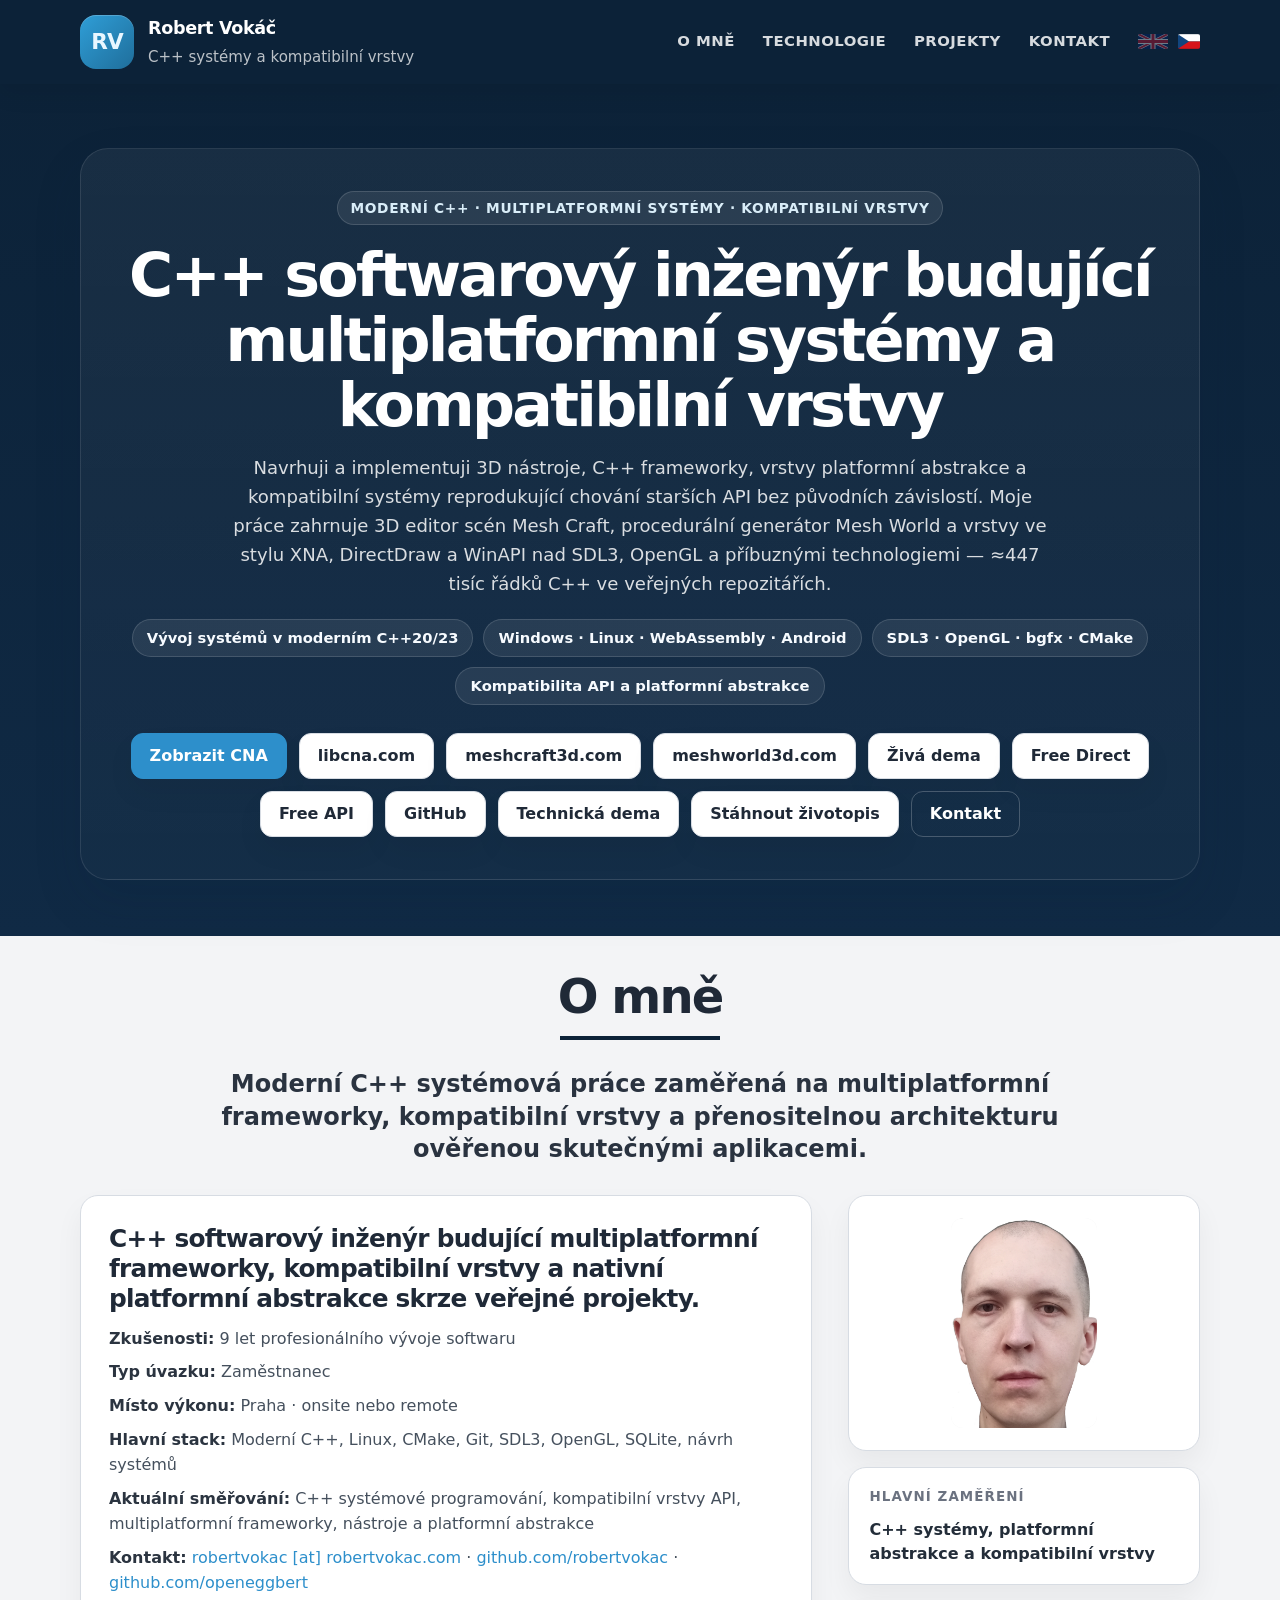
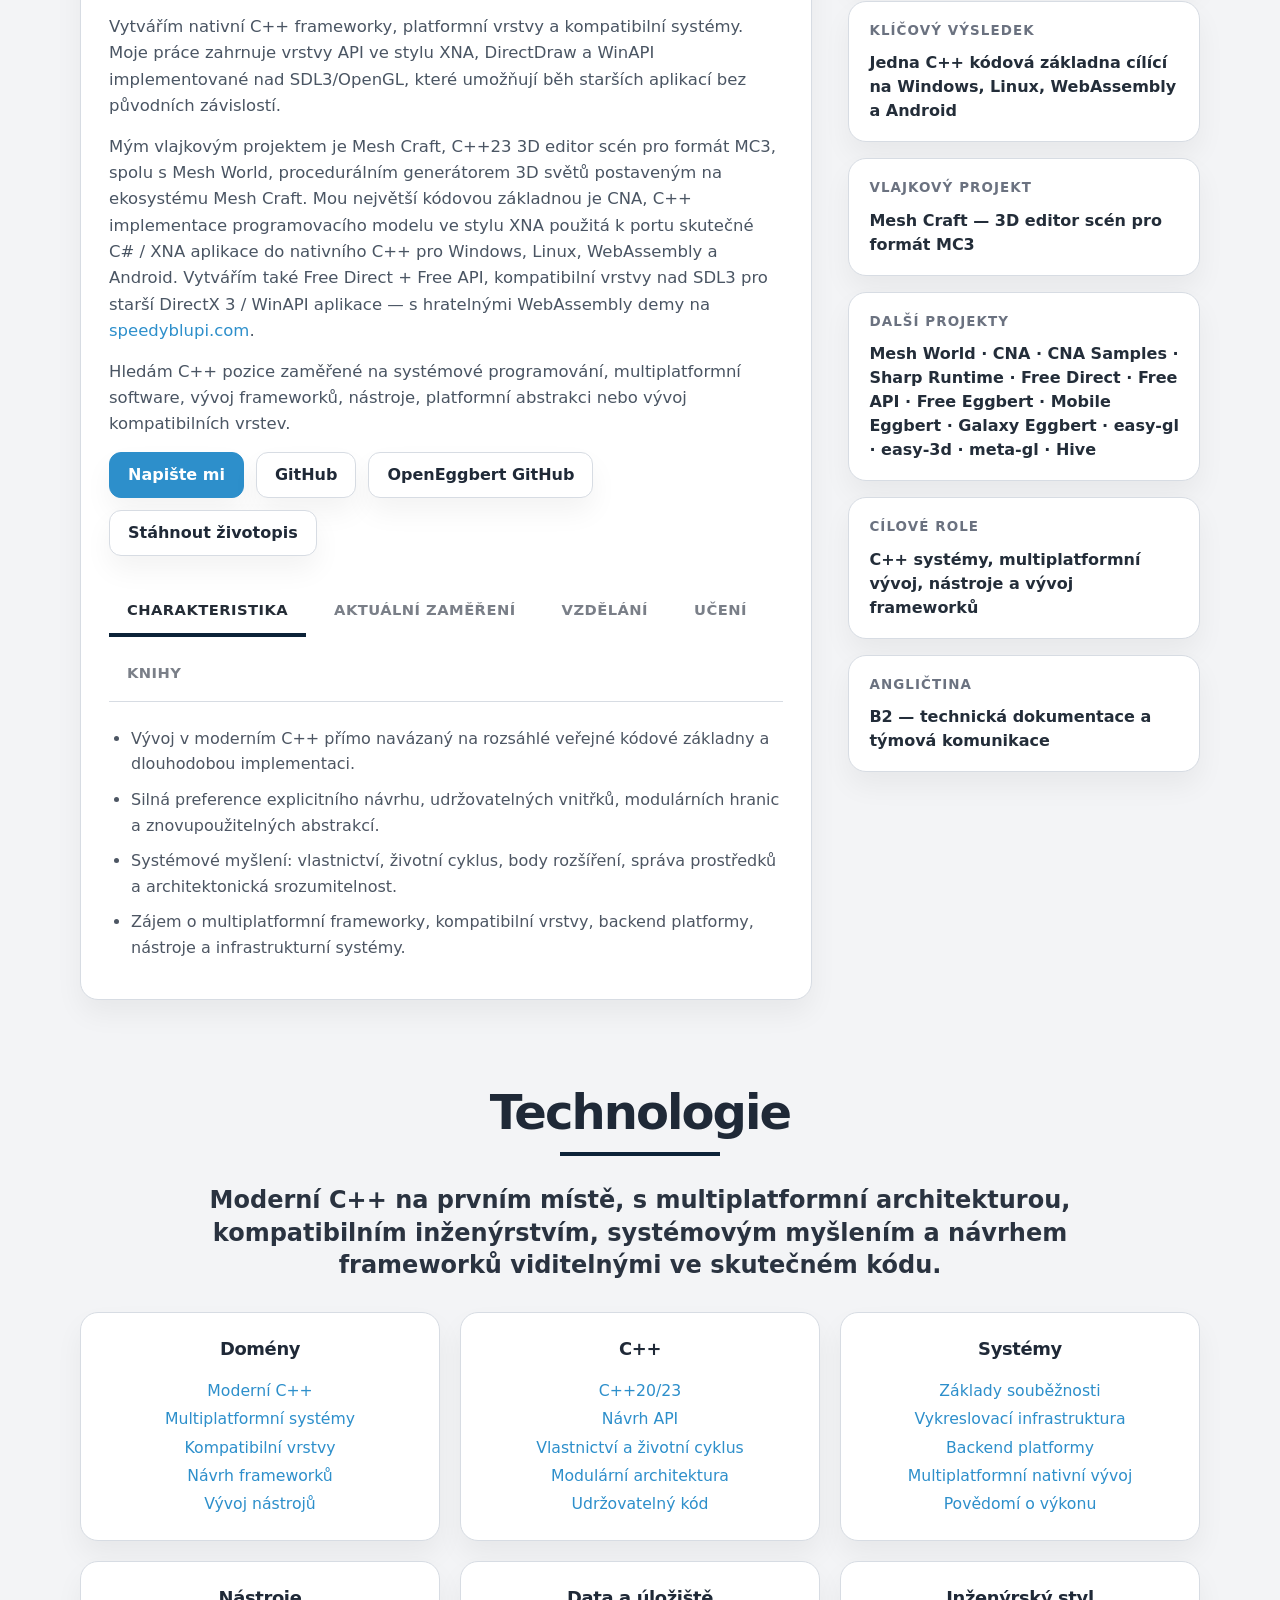
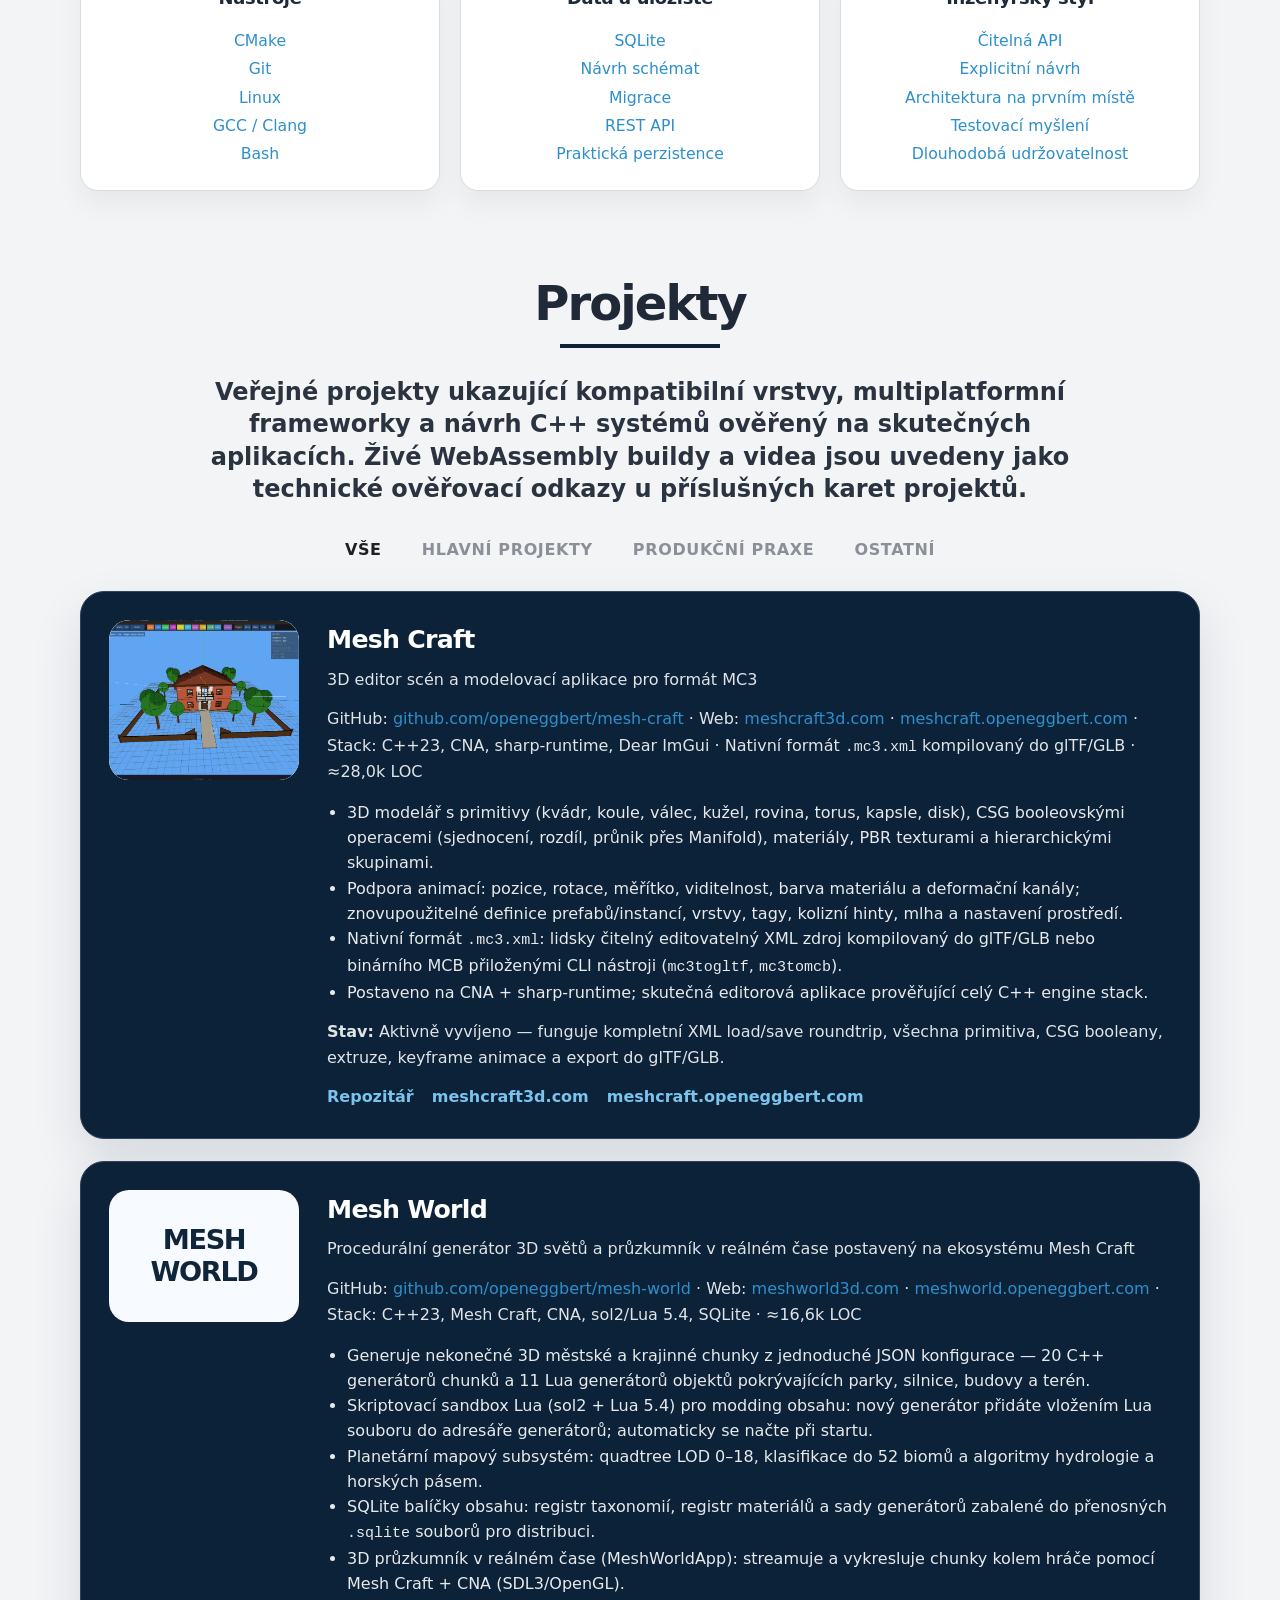
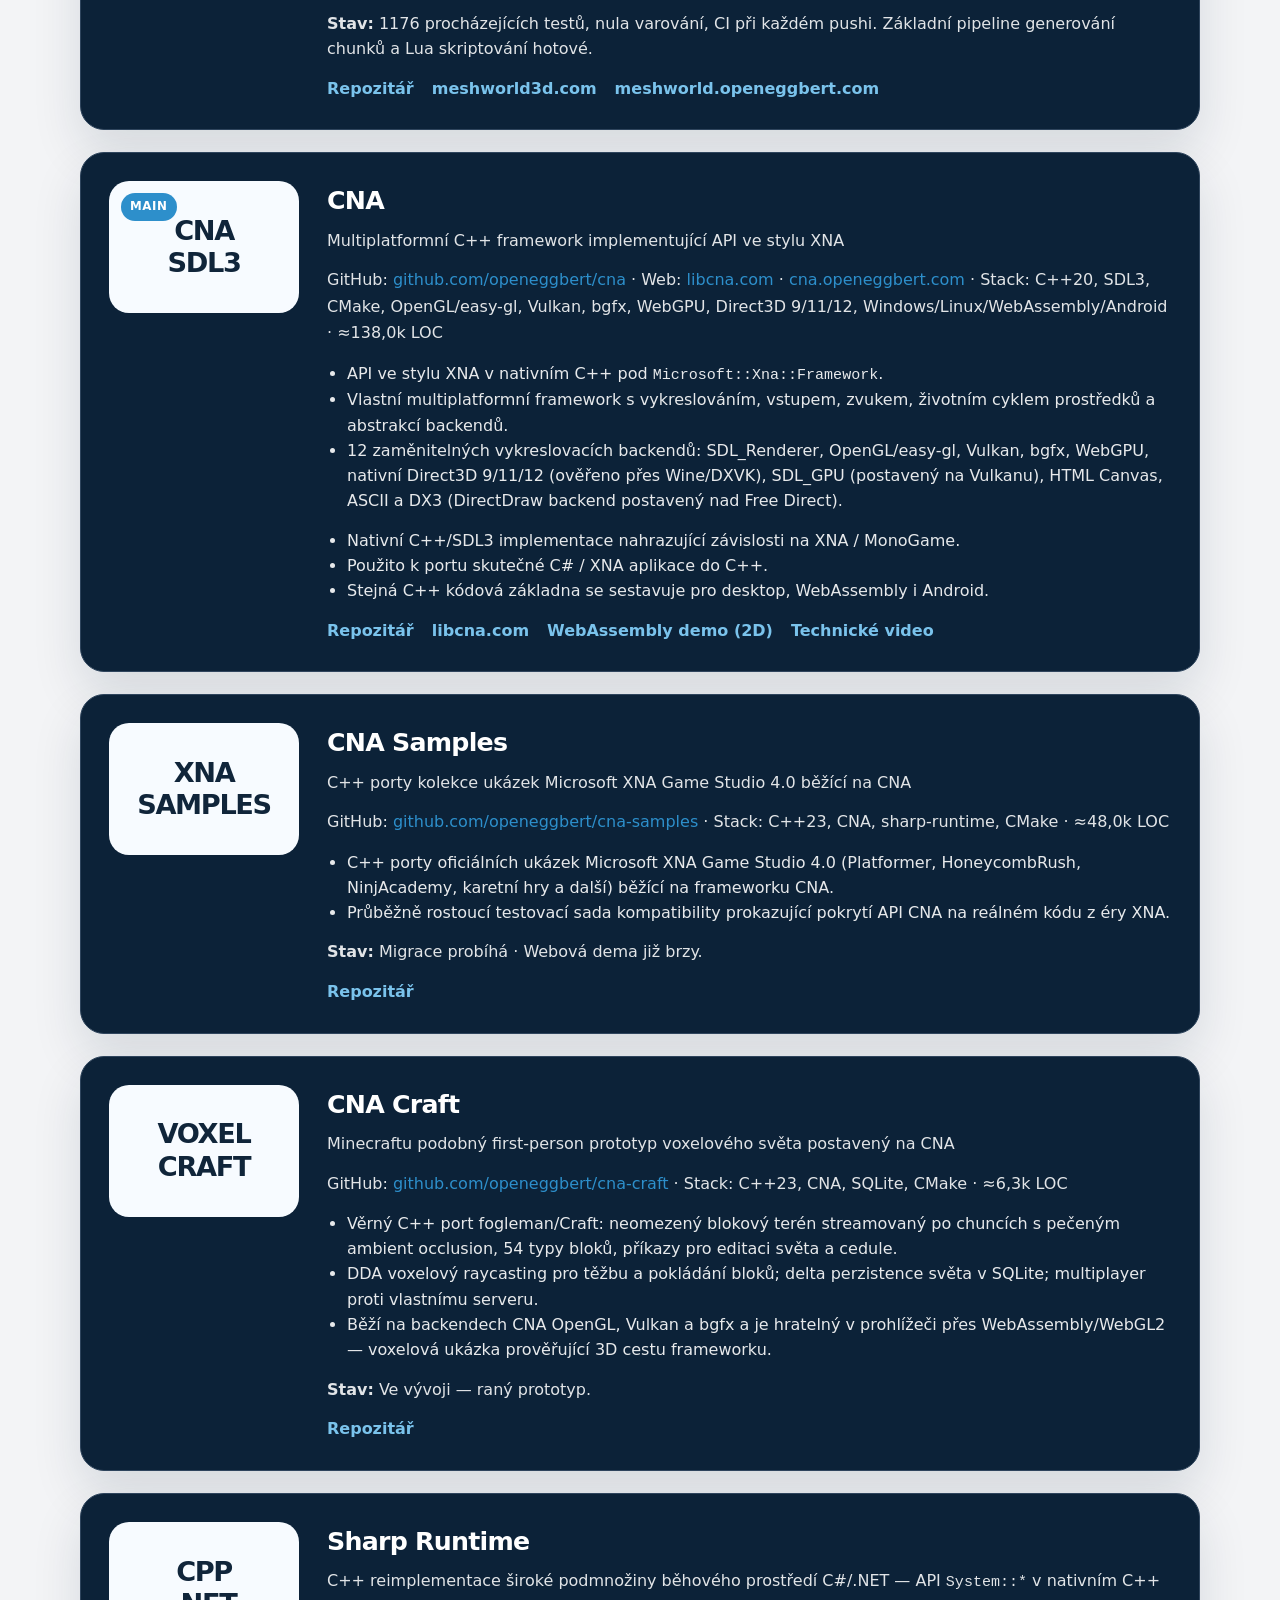
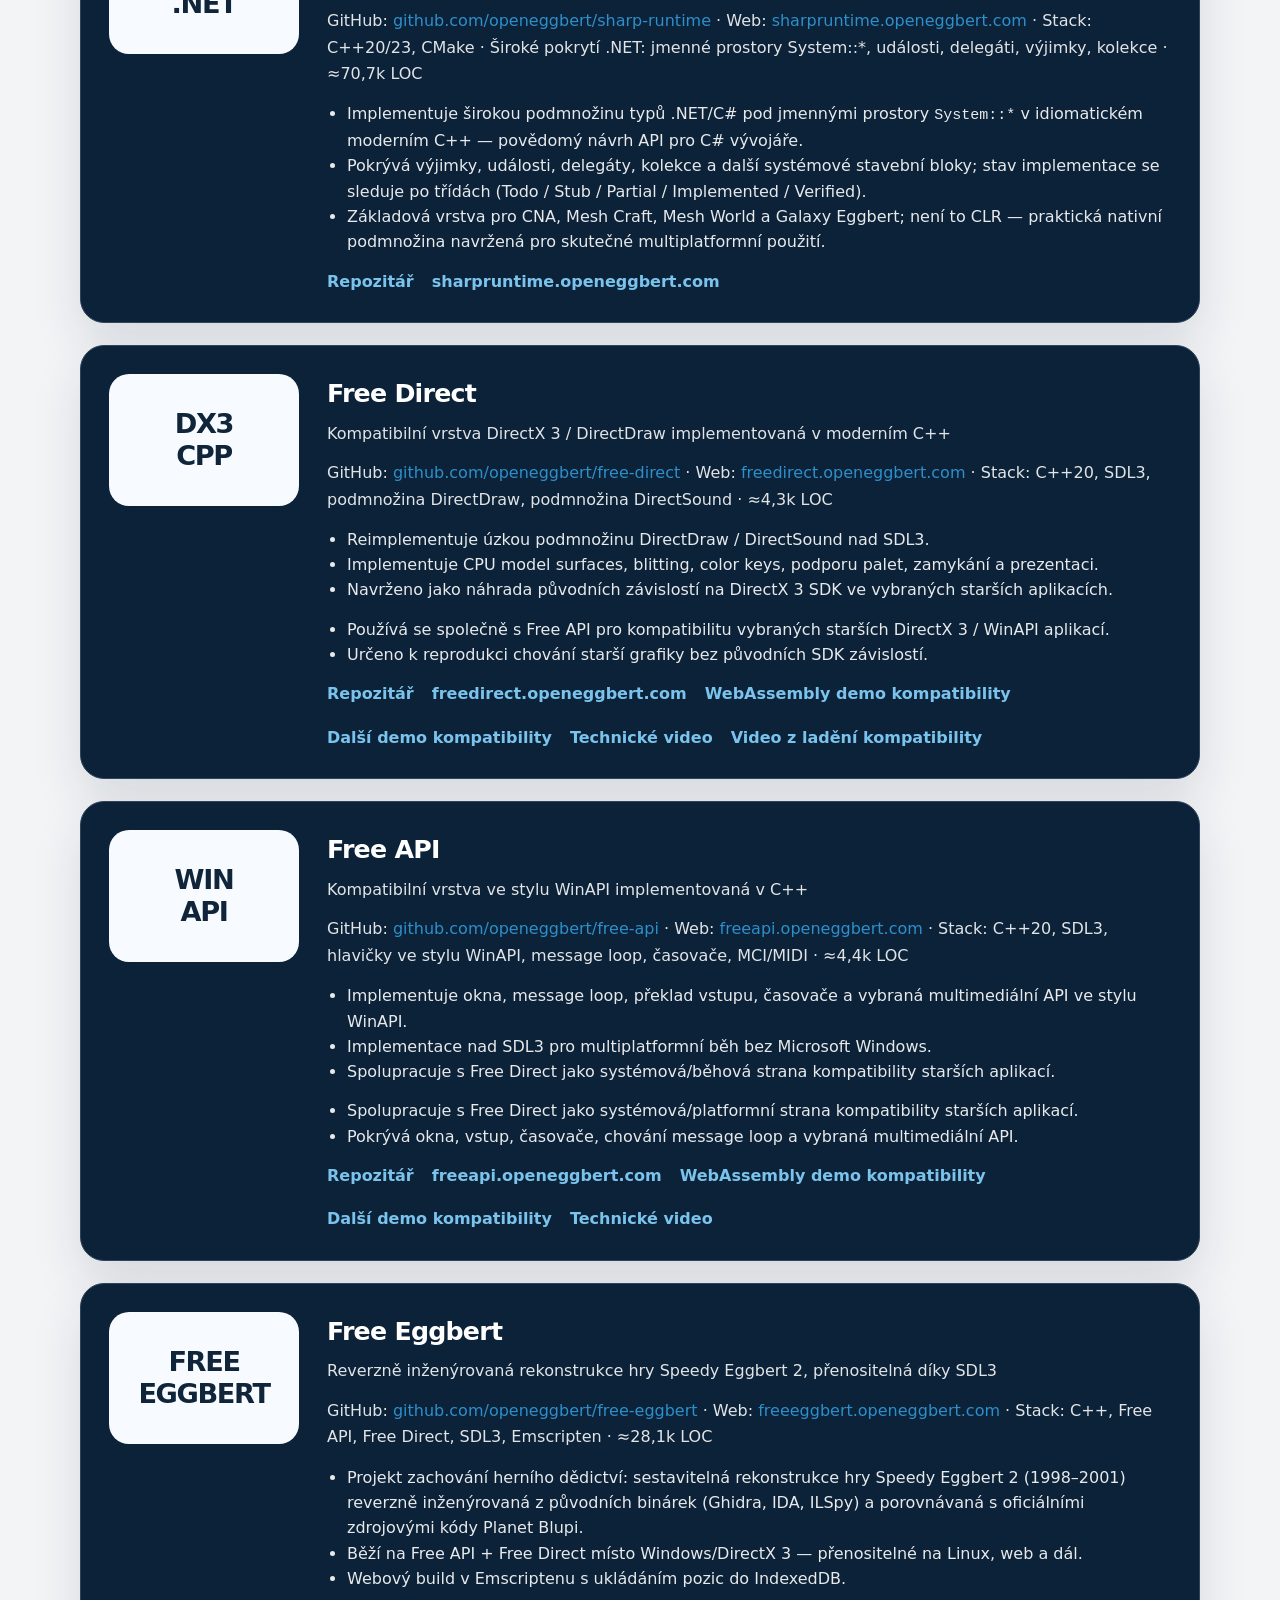
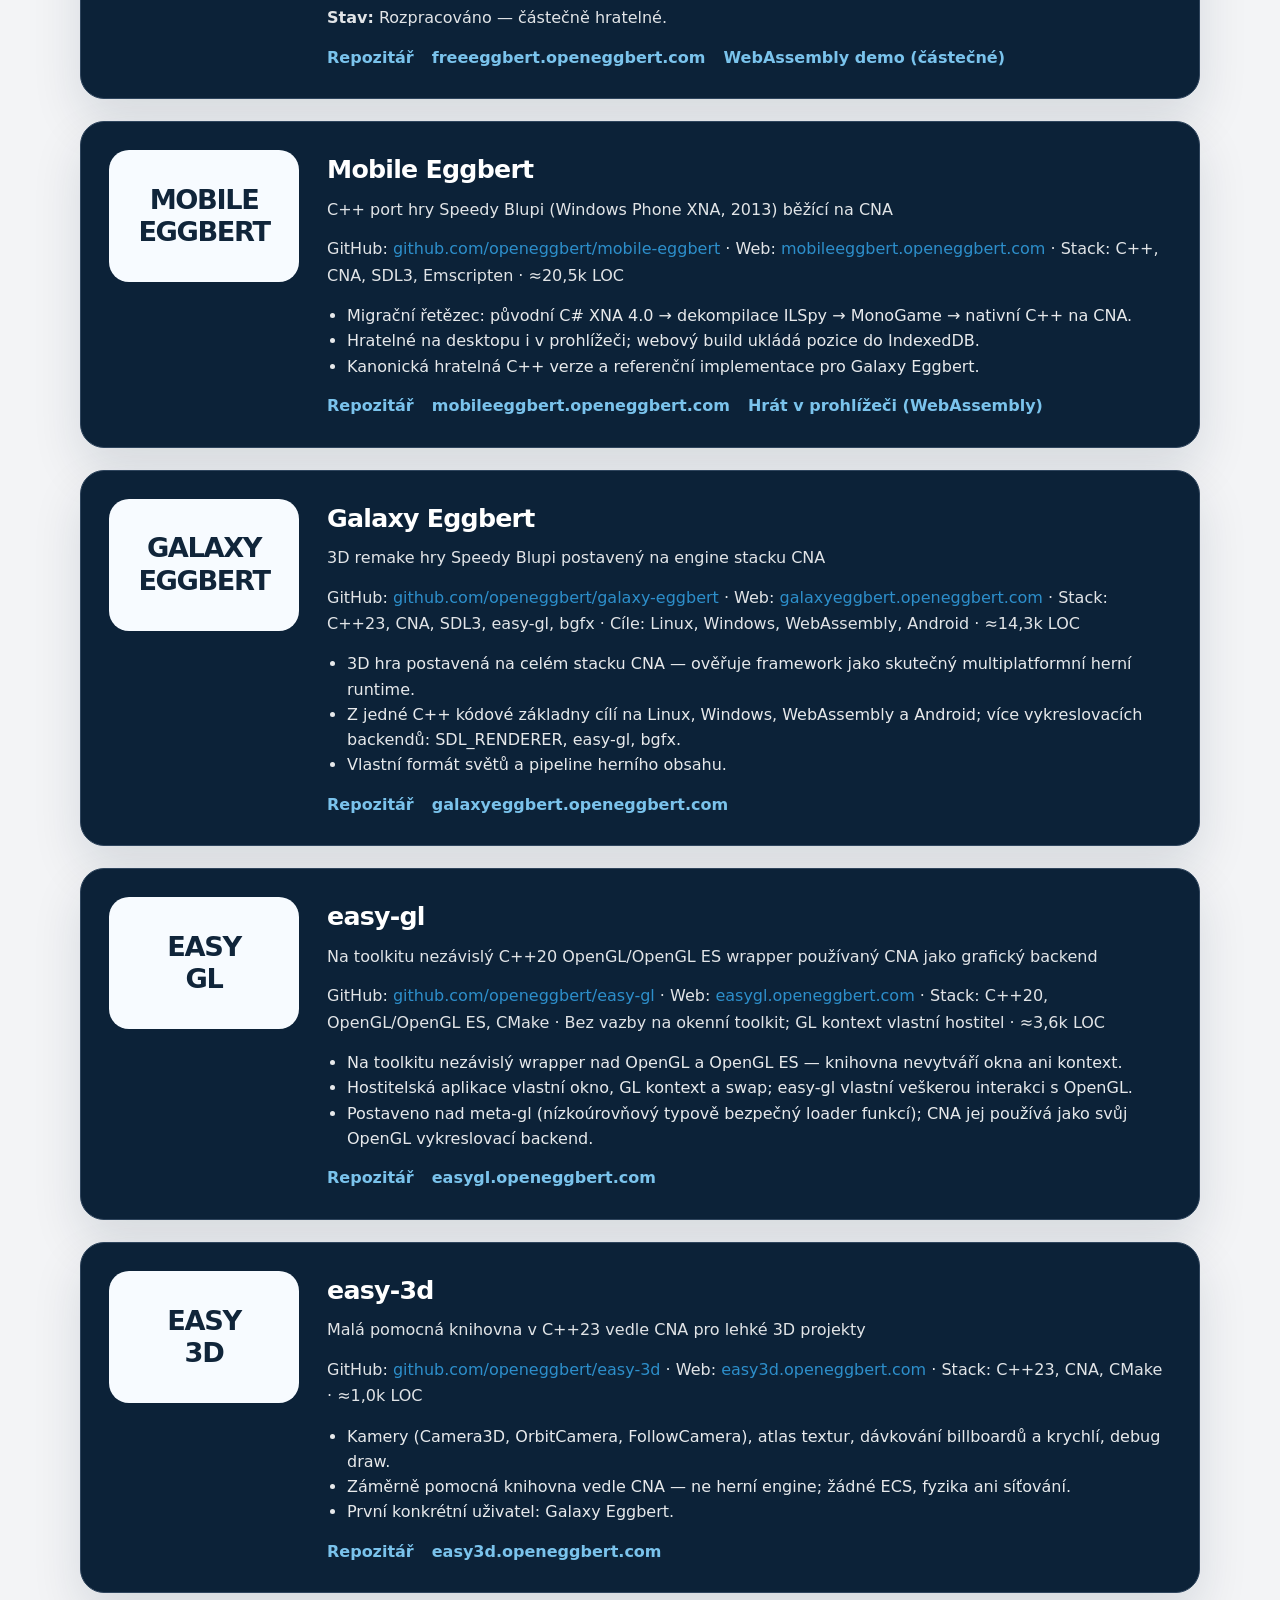
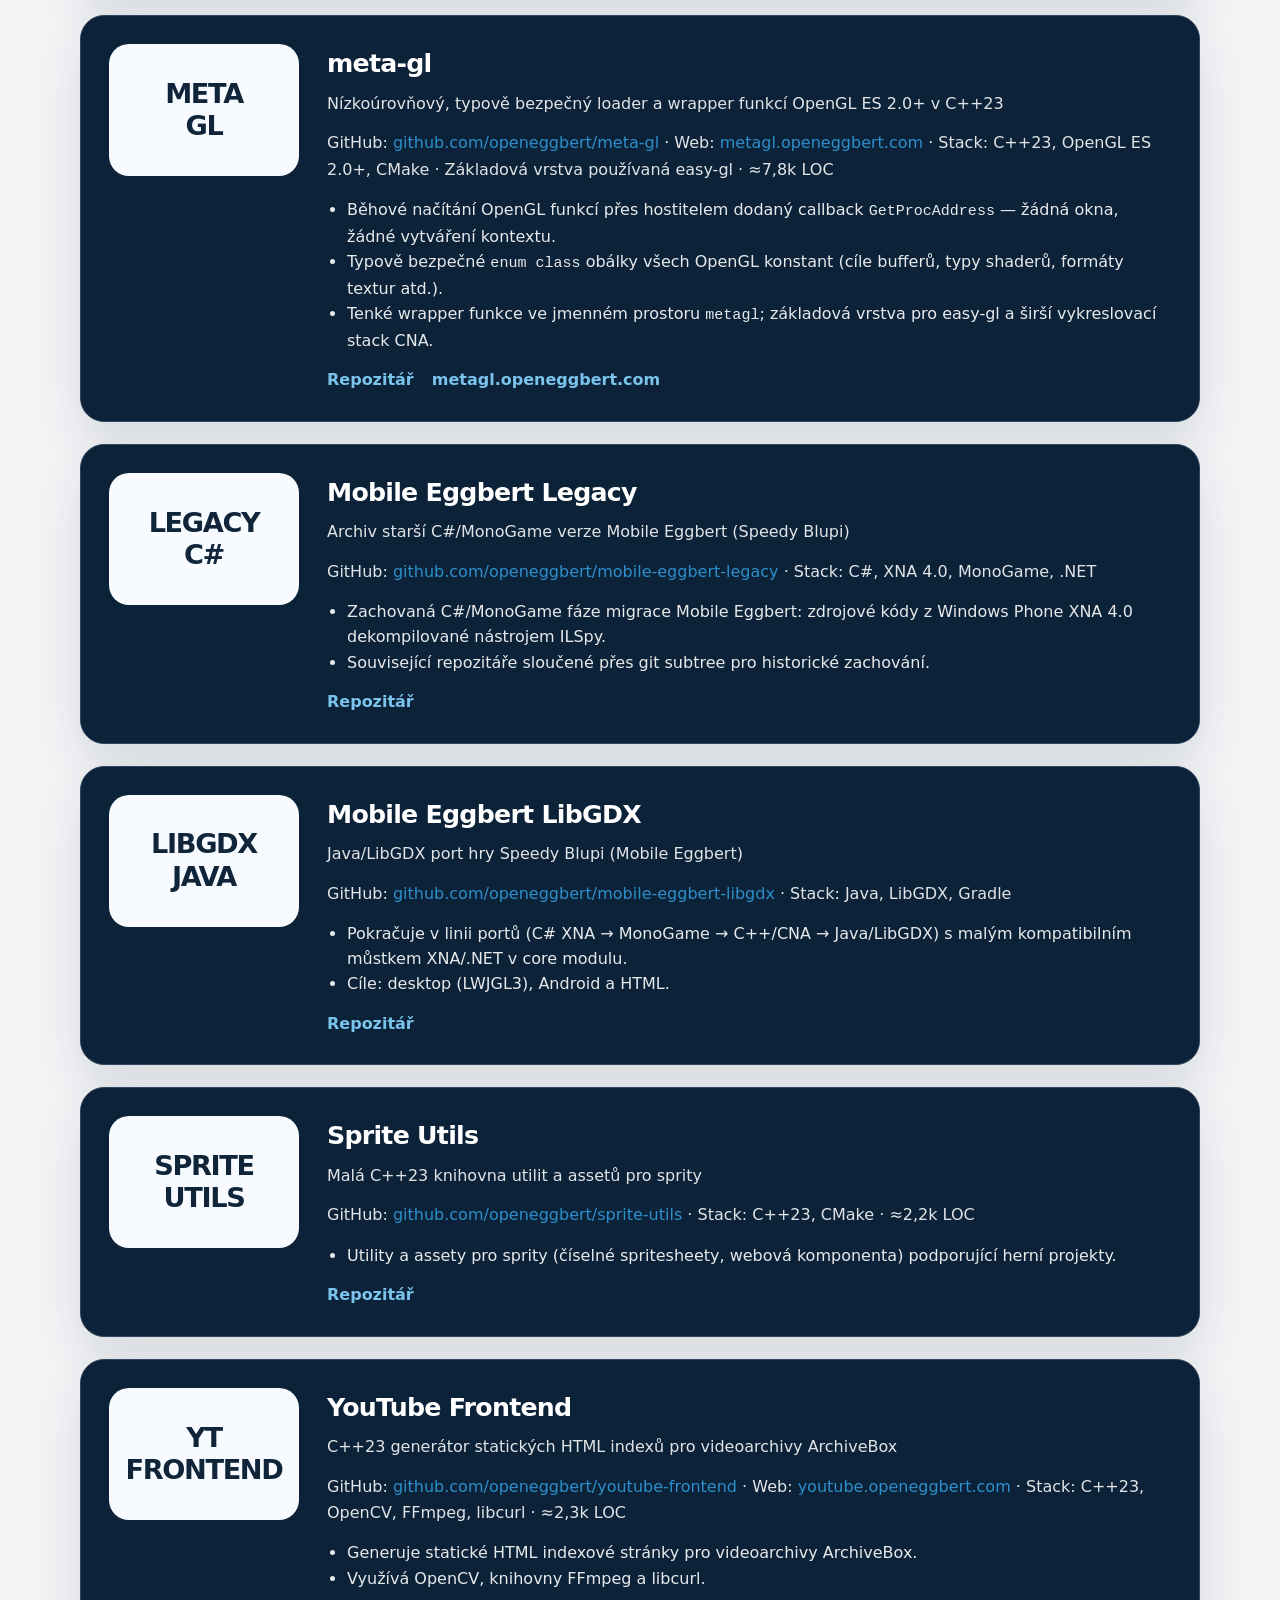
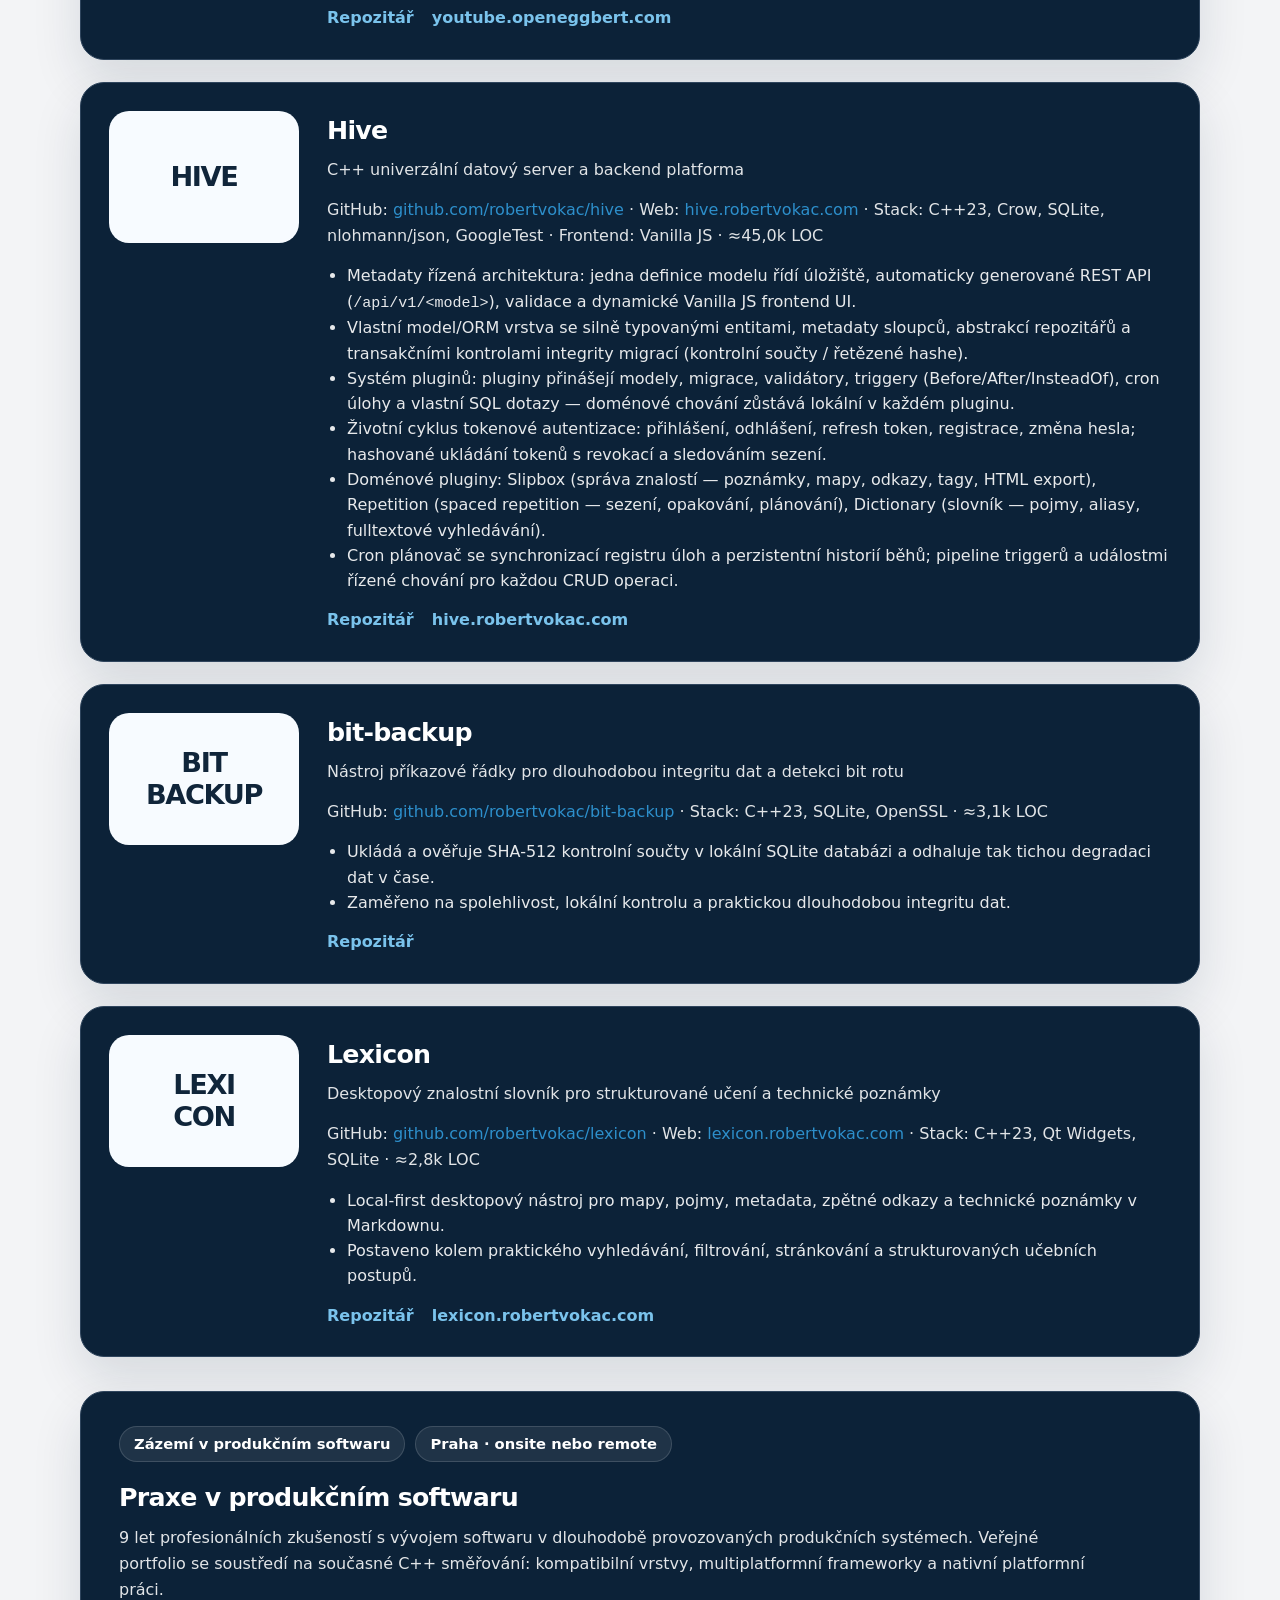
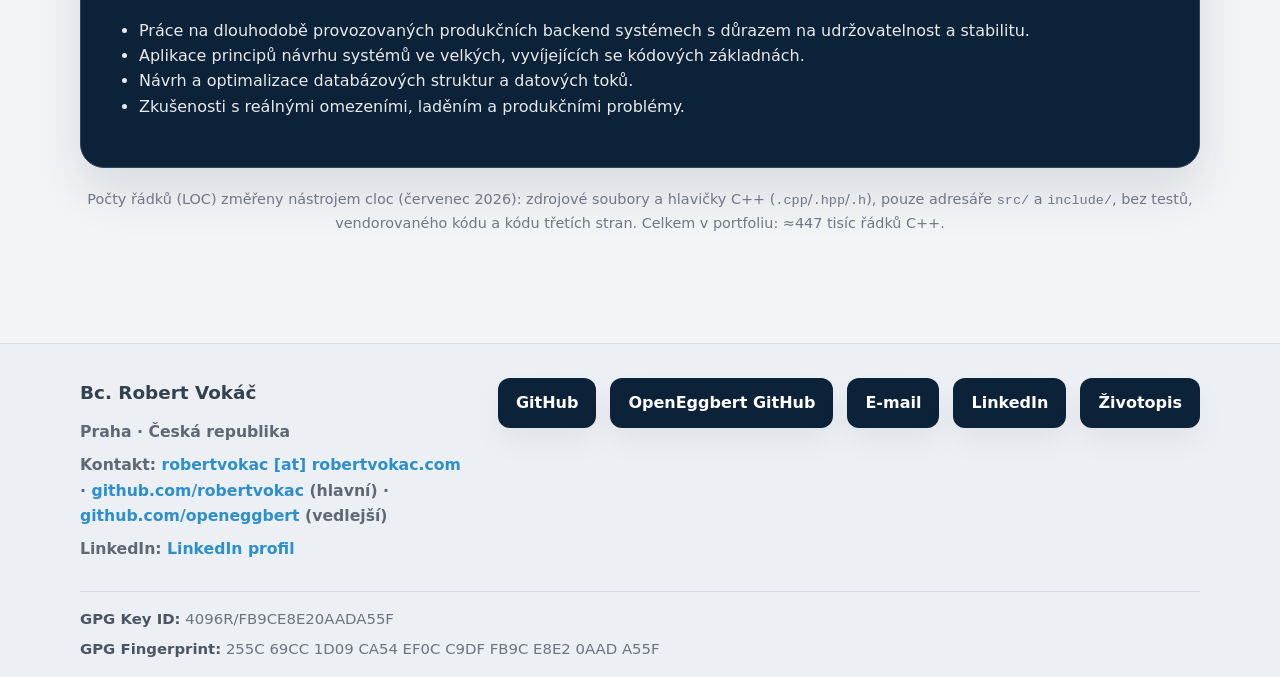
==== commit ab7258a4: "Fix CNA backend count: 11 -> 12, add missing SDL_GPU backend; refresh PDFs" ====
--- a/indexcz.html
+++ b/indexcz.html
@@ -1148,7 +1148,7 @@
 <li>Vlastní multiplatformní framework s vykreslováním, vstupem, zvukem, životním cyklem prostředků a
                                 abstrakcí backendů.
                             </li>
-<li>11 zaměnitelných vykreslovacích backendů: SDL_Renderer, OpenGL/easy-gl, Vulkan, bgfx, WebGPU, nativní Direct3D 9/11/12 (ověřeno přes Wine/DXVK), HTML Canvas, ASCII a DX3 (DirectDraw backend postavený nad Free Direct).</li>
+<li>12 zaměnitelných vykreslovacích backendů: SDL_Renderer, OpenGL/easy-gl, Vulkan, bgfx, WebGPU, nativní Direct3D 9/11/12 (ověřeno přes Wine/DXVK), SDL_GPU (postavený na Vulkanu), HTML Canvas, ASCII a DX3 (DirectDraw backend postavený nad Free Direct).</li>
 </ul>
 
 <ul><li>Nativní C++/SDL3 implementace nahrazující závislosti na XNA / MonoGame.</li><li>Použito k portu skutečné C# / XNA aplikace do C++.</li><li>Stejná C++ kódová základna se sestavuje pro desktop, WebAssembly i Android.</li></ul>
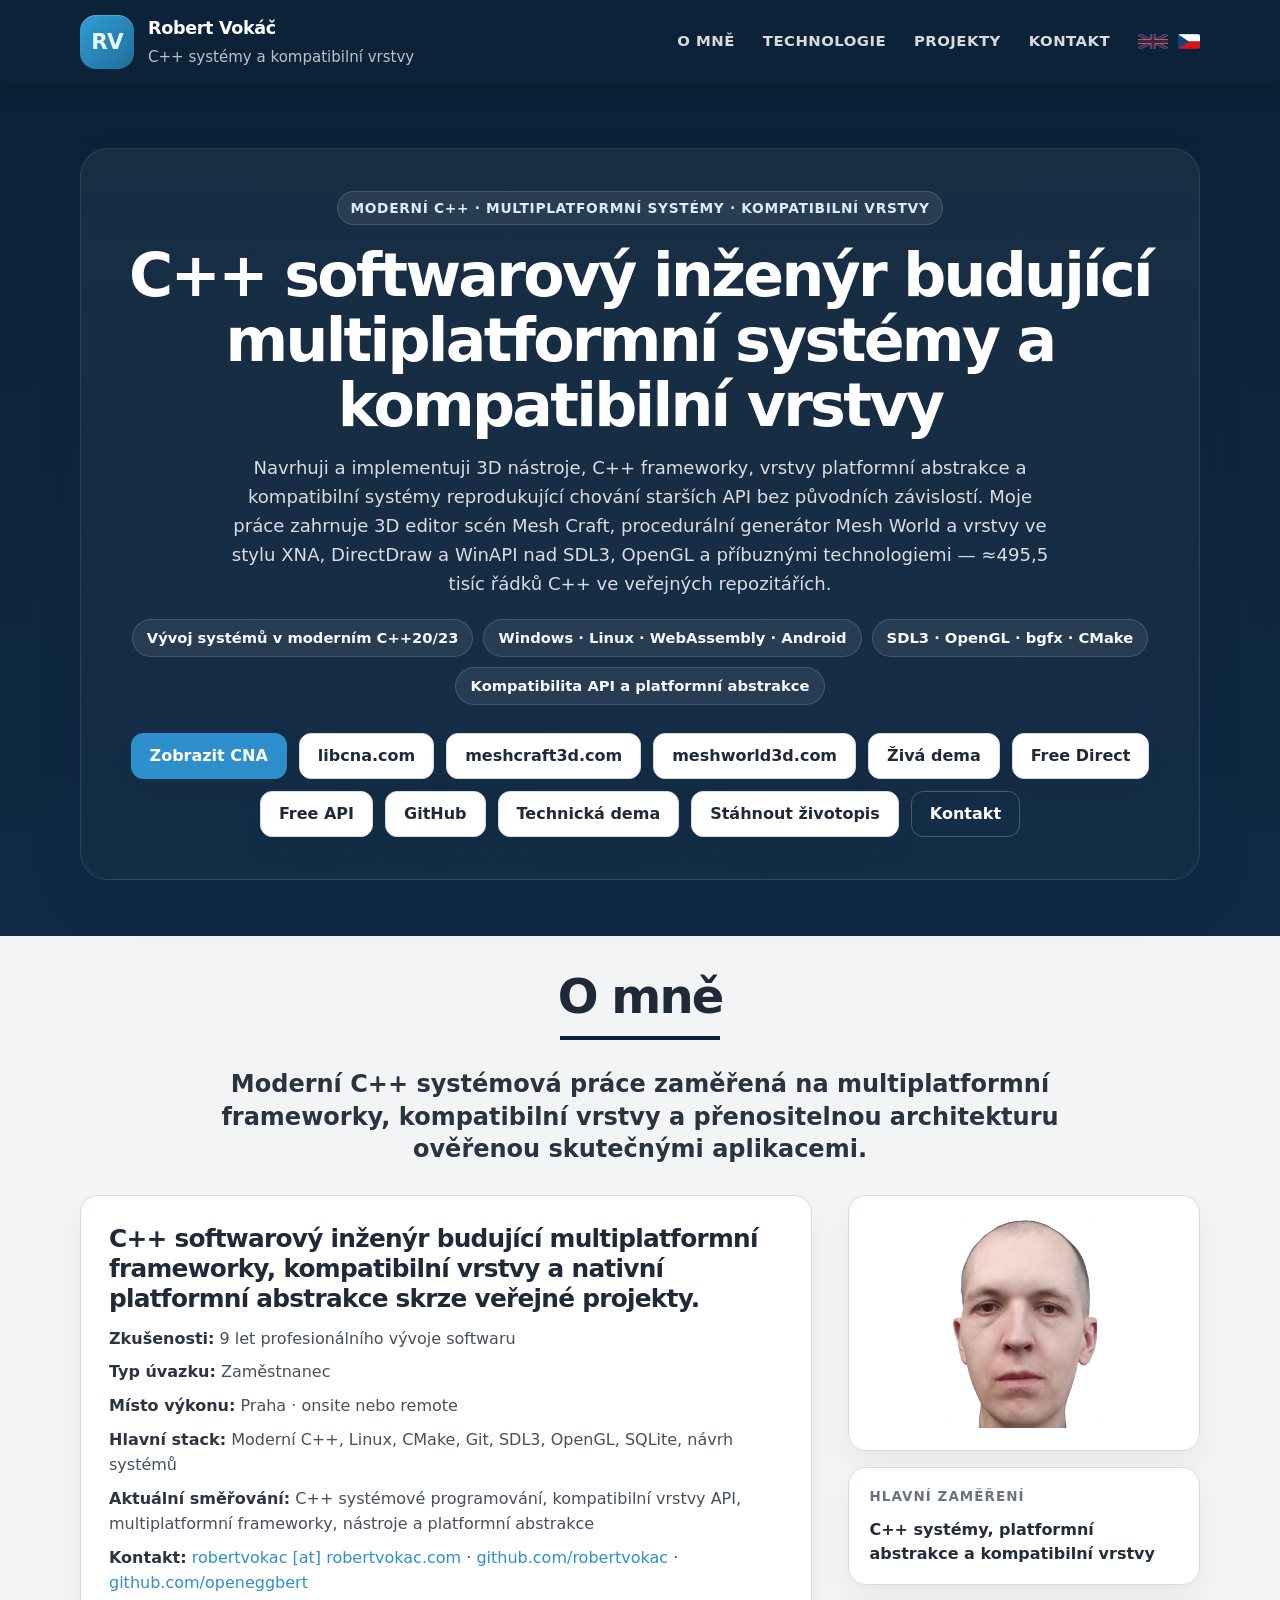
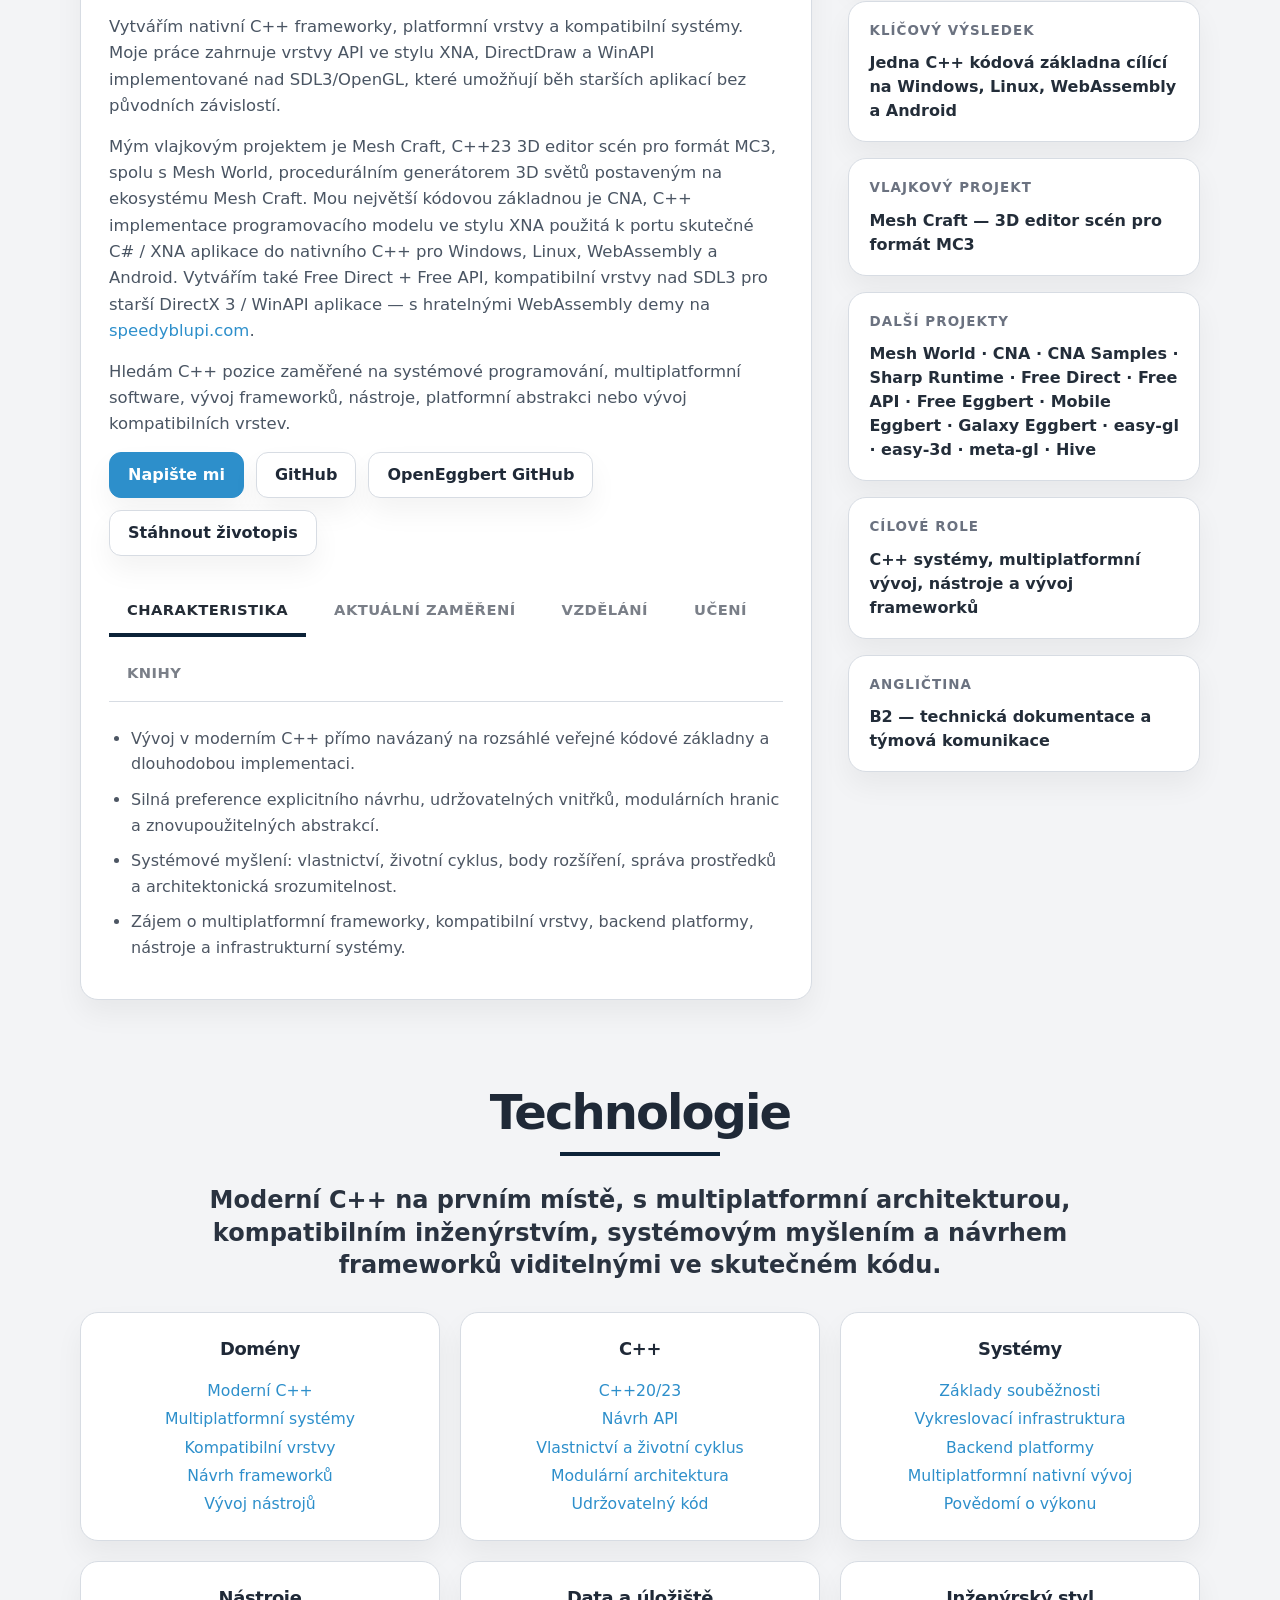
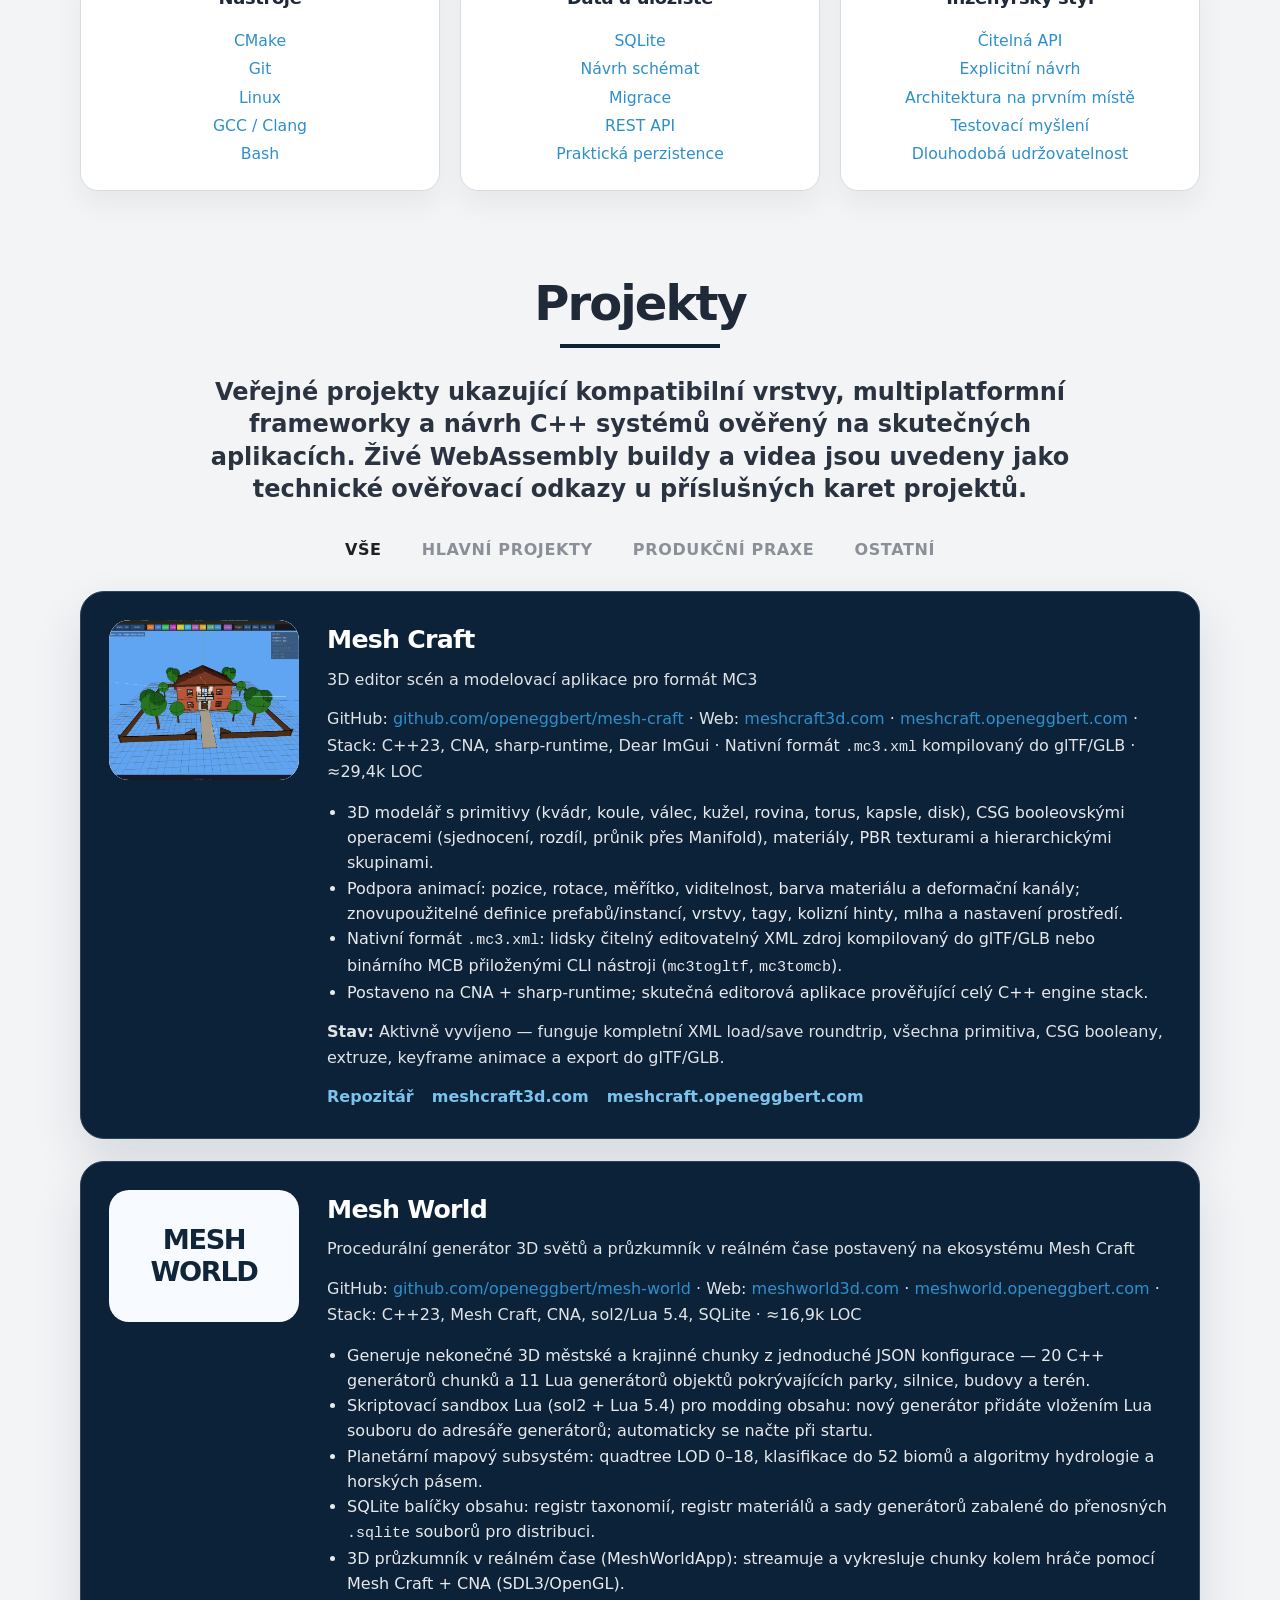
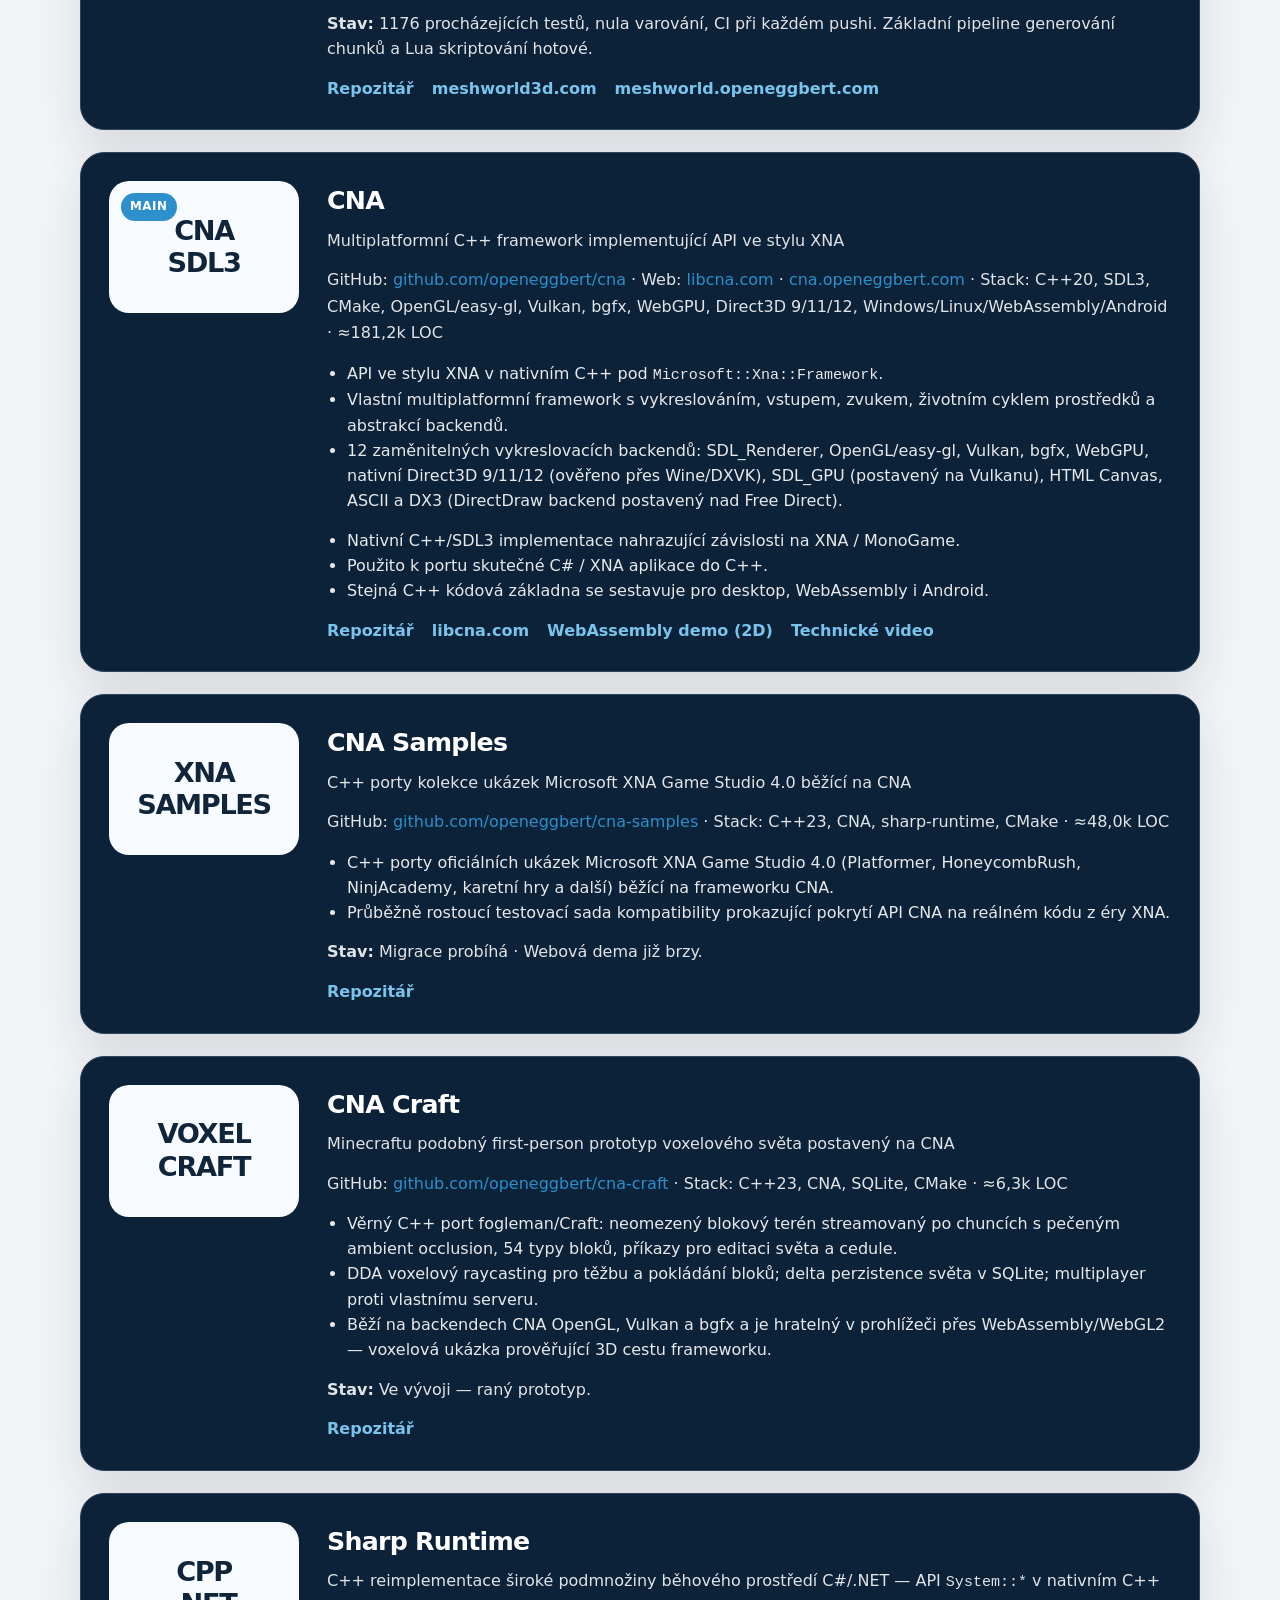
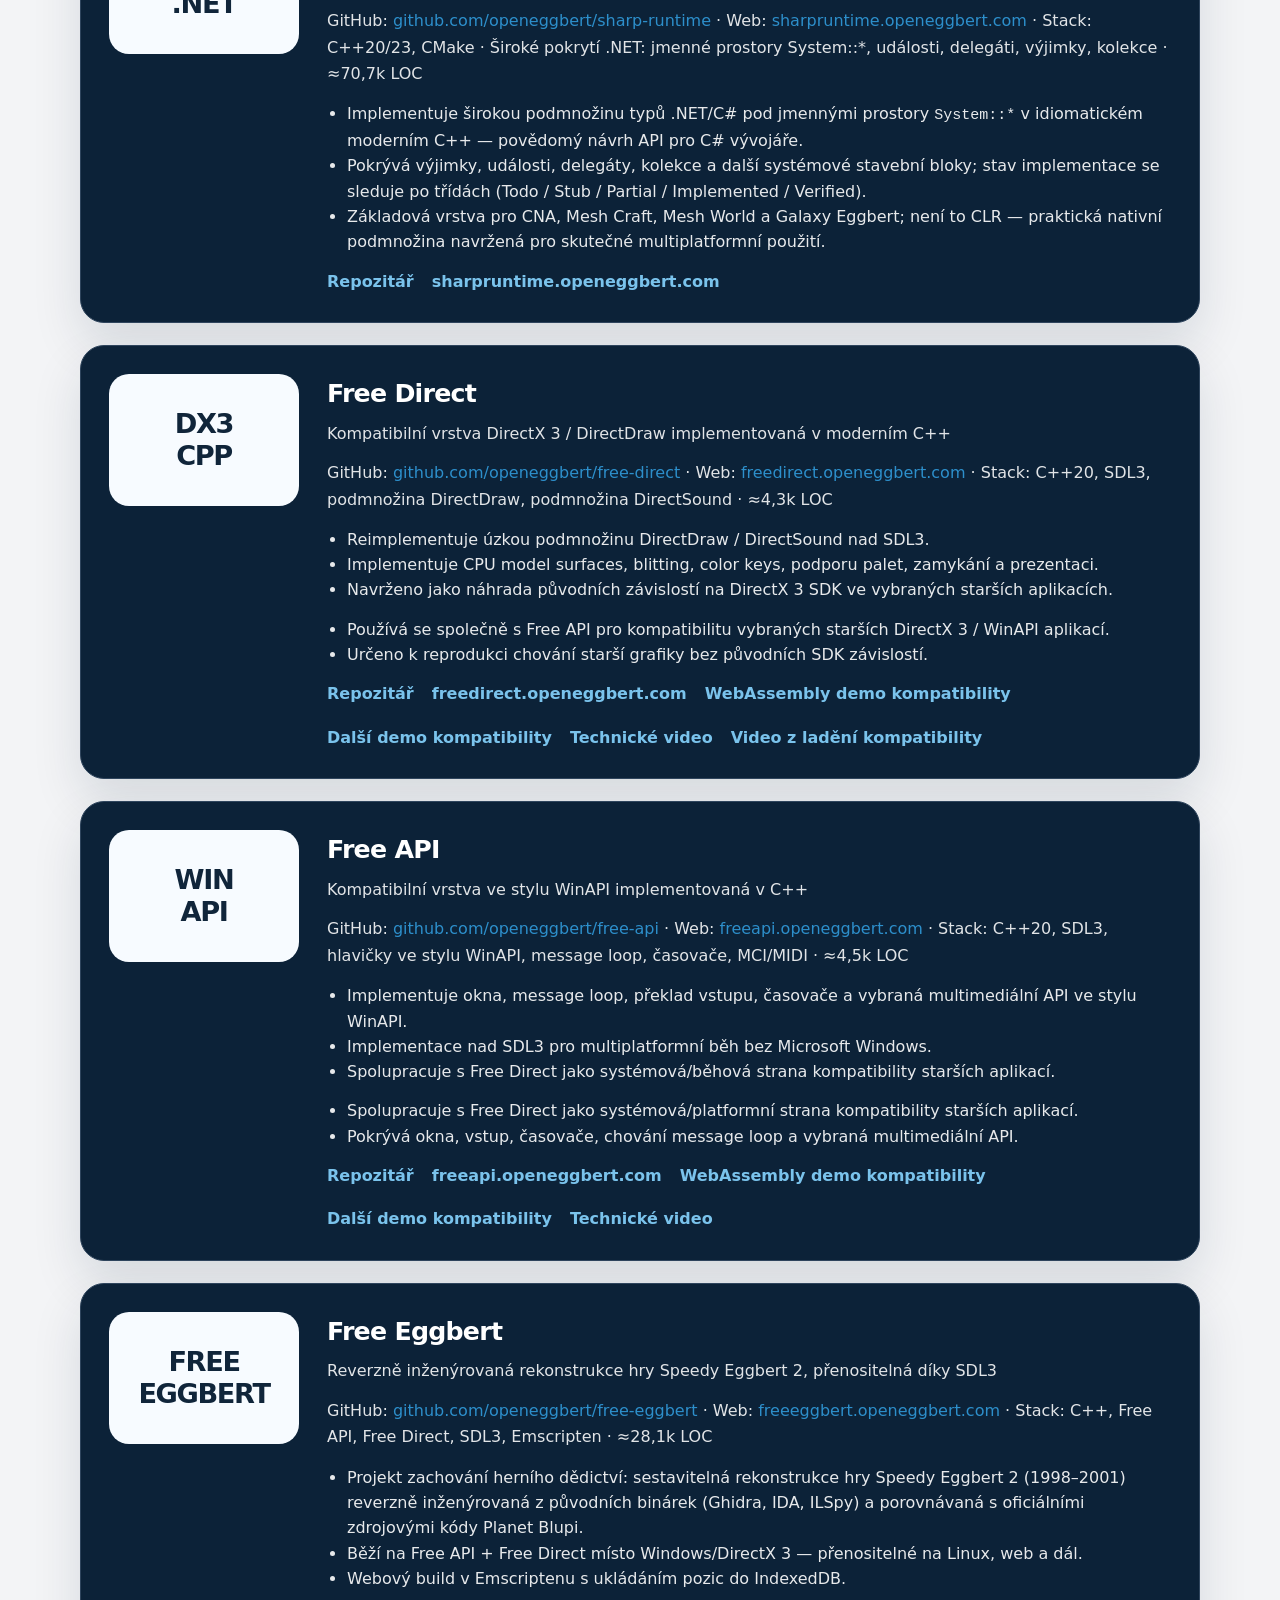
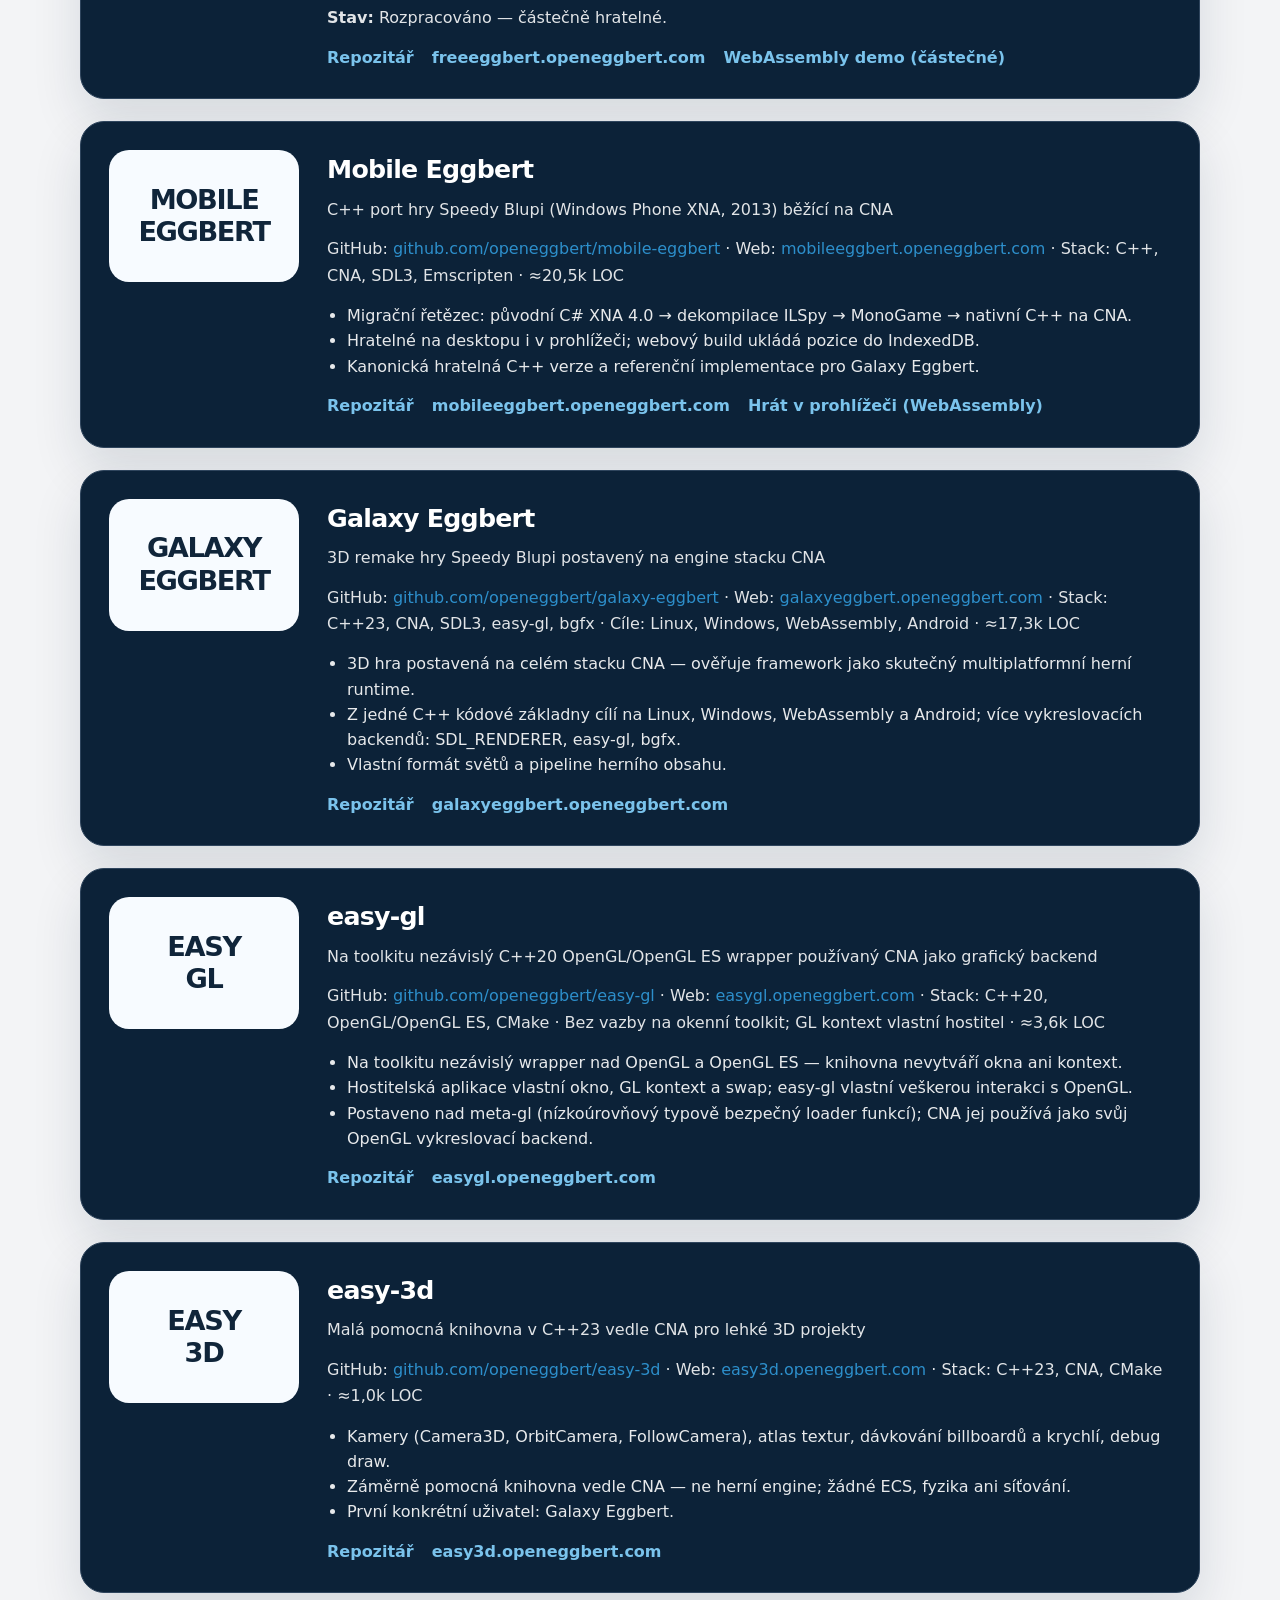
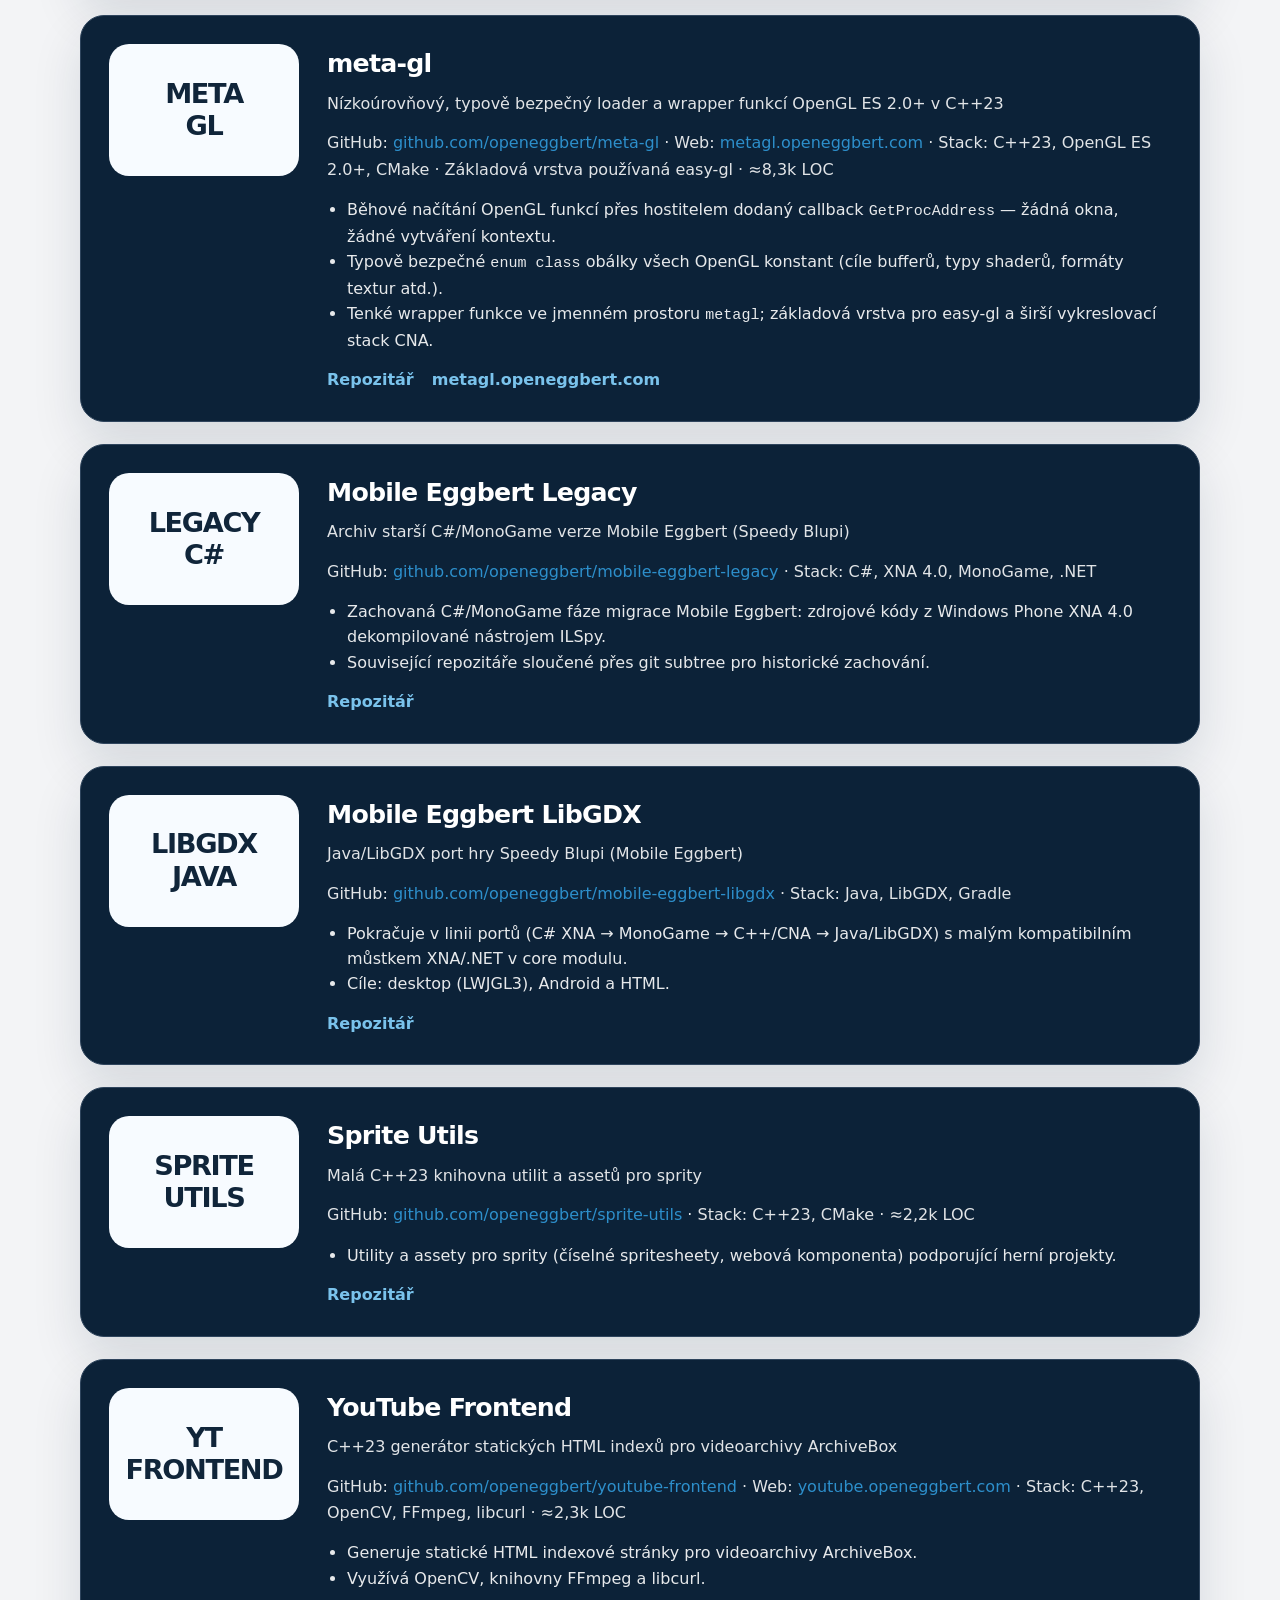
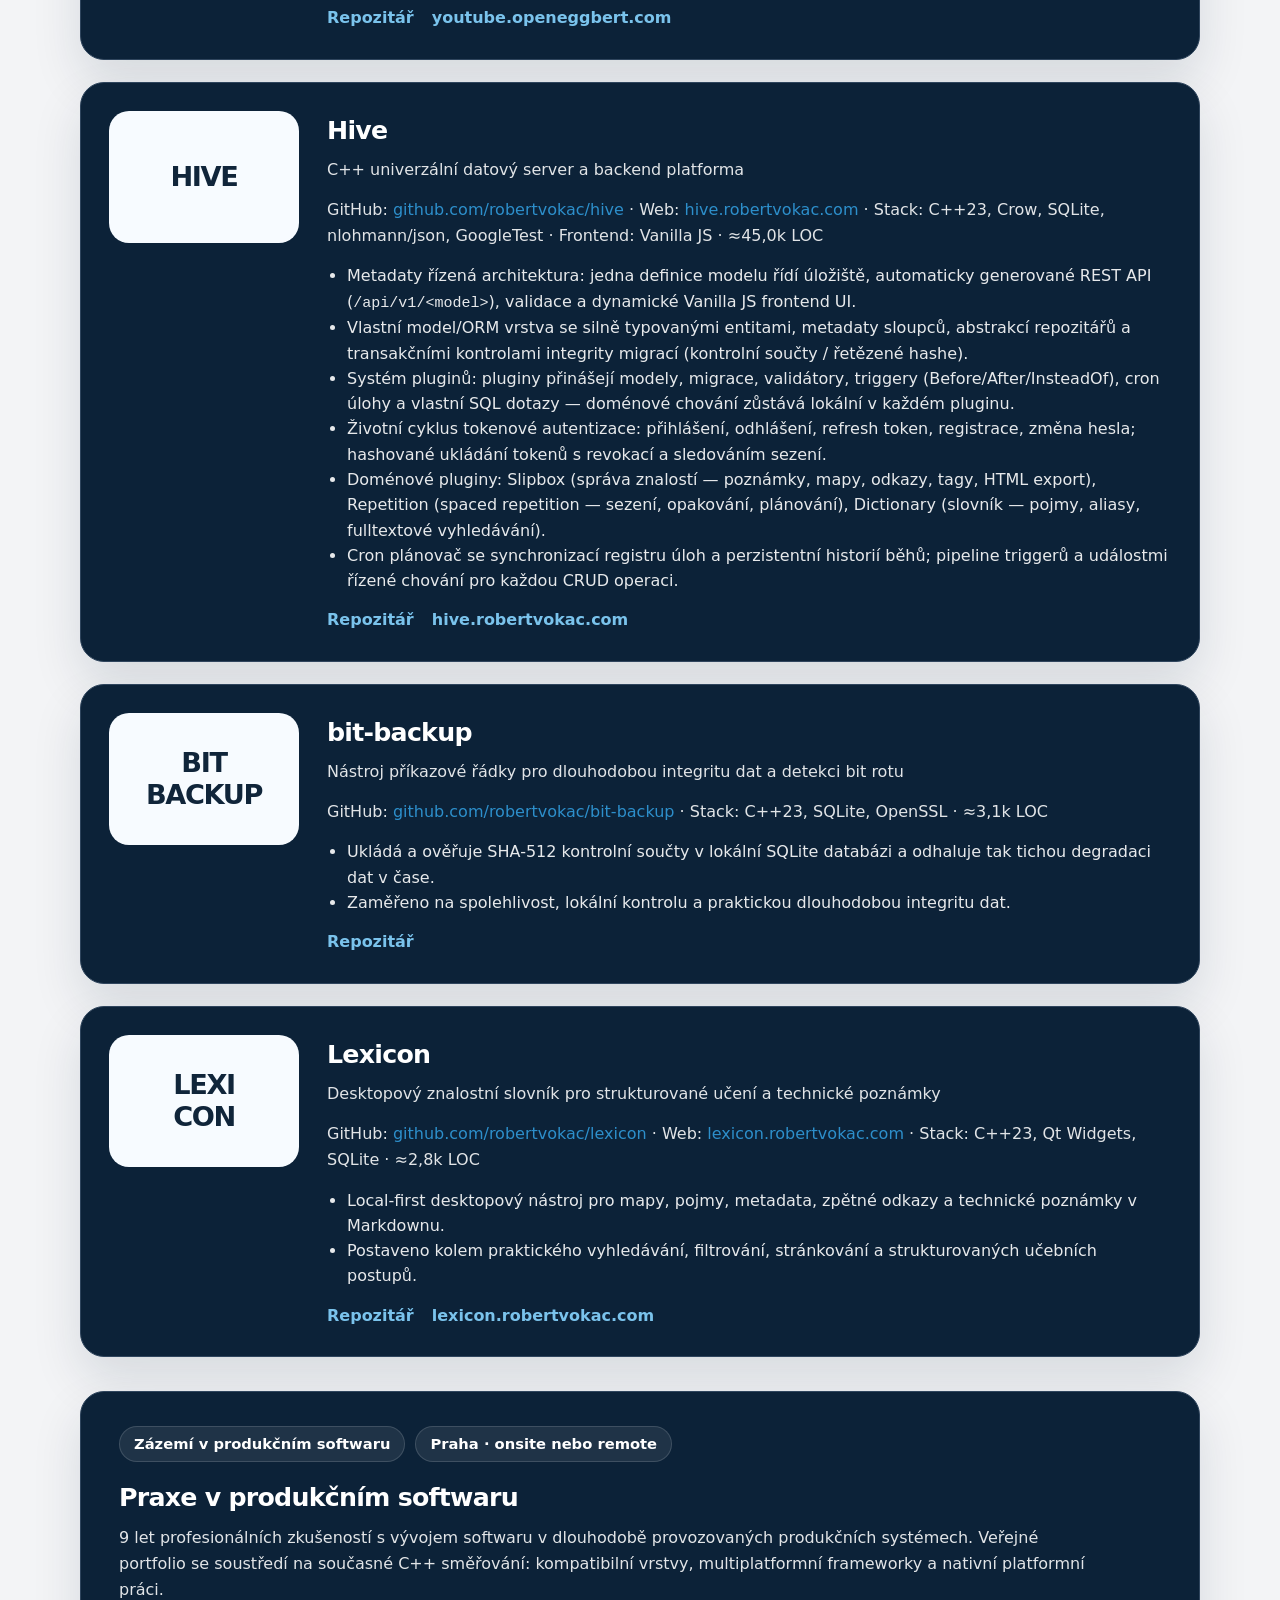
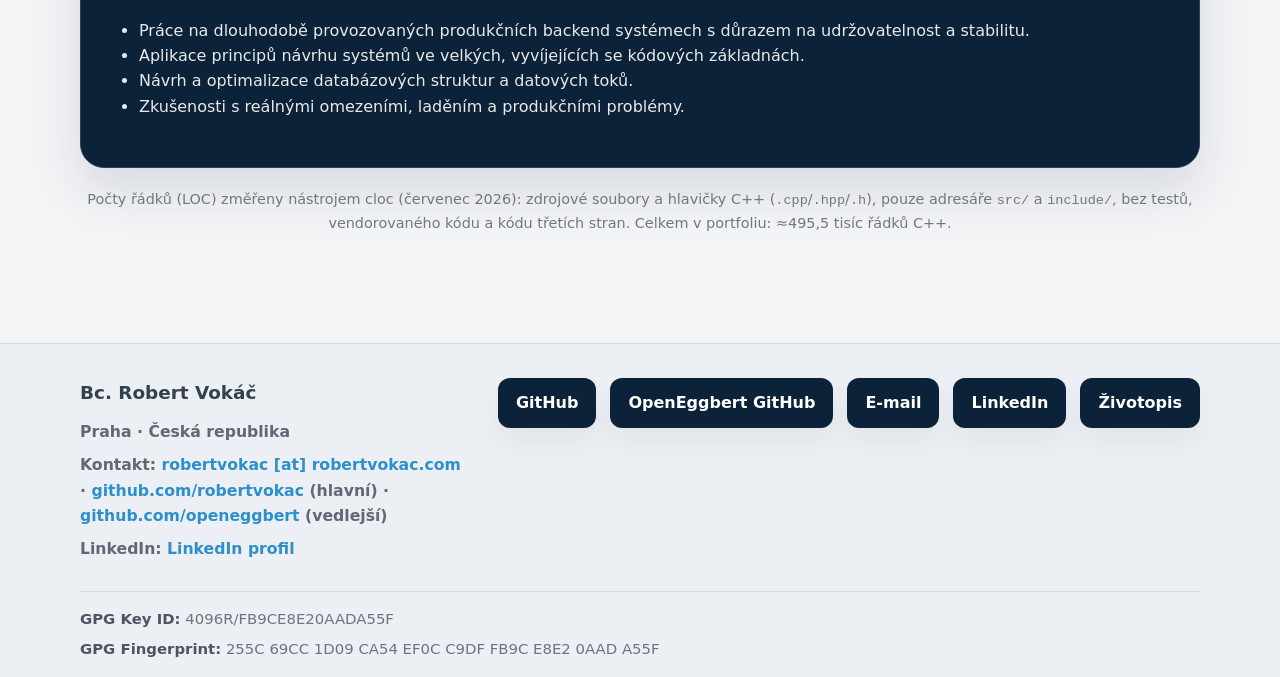
==== commit 424fc985: "Refresh LOC recount (2026-07-18): mesh-craft, cna, galaxy-eggbert, meta-gl, free-api, mesh-world; re" ====
--- a/indexcz.html
+++ b/indexcz.html
@@ -923,7 +923,7 @@
 <div class="hero-panel">
 <div class="hero-kicker">Moderní C++ · Multiplatformní systémy · Kompatibilní vrstvy</div>
 <h1>C++ softwarový inženýr budující multiplatformní systémy a kompatibilní vrstvy</h1>
-<p>Navrhuji a implementuji 3D nástroje, C++ frameworky, vrstvy platformní abstrakce a kompatibilní systémy reprodukující chování starších API bez původních závislostí. Moje práce zahrnuje 3D editor scén Mesh Craft, procedurální generátor Mesh World a vrstvy ve stylu XNA, DirectDraw a WinAPI nad SDL3, OpenGL a příbuznými technologiemi — ≈447 tisíc řádků C++ ve veřejných repozitářích.</p>
+<p>Navrhuji a implementuji 3D nástroje, C++ frameworky, vrstvy platformní abstrakce a kompatibilní systémy reprodukující chování starších API bez původních závislostí. Moje práce zahrnuje 3D editor scén Mesh Craft, procedurální generátor Mesh World a vrstvy ve stylu XNA, DirectDraw a WinAPI nad SDL3, OpenGL a příbuznými technologiemi — ≈495,5 tisíc řádků C++ ve veřejných repozitářích.</p>
 <div class="hero-highlights">
 <span>Vývoj systémů v moderním C++20/23</span>
 <span>Windows · Linux · WebAssembly · Android</span>
@@ -1101,7 +1101,7 @@
 <div class="project-content">
 <h3>Mesh Craft</h3>
 <p class="project-role">3D editor scén a modelovací aplikace pro formát MC3</p>
-<p class="project-meta">GitHub: <a href="https://github.com/openeggbert/mesh-craft" rel="noreferrer" target="_blank">github.com/openeggbert/mesh-craft</a> · Web: <a href="https://meshcraft3d.com" rel="noreferrer" target="_blank">meshcraft3d.com</a> · <a href="https://meshcraft.openeggbert.com" rel="noreferrer" target="_blank">meshcraft.openeggbert.com</a> · Stack: C++23, CNA, sharp-runtime, Dear ImGui · Nativní formát <code>.mc3.xml</code> kompilovaný do glTF/GLB · ≈28,0k LOC</p>
+<p class="project-meta">GitHub: <a href="https://github.com/openeggbert/mesh-craft" rel="noreferrer" target="_blank">github.com/openeggbert/mesh-craft</a> · Web: <a href="https://meshcraft3d.com" rel="noreferrer" target="_blank">meshcraft3d.com</a> · <a href="https://meshcraft.openeggbert.com" rel="noreferrer" target="_blank">meshcraft.openeggbert.com</a> · Stack: C++23, CNA, sharp-runtime, Dear ImGui · Nativní formát <code>.mc3.xml</code> kompilovaný do glTF/GLB · ≈29,4k LOC</p>
 <ul>
 <li>3D modelář s primitivy (kvádr, koule, válec, kužel, rovina, torus, kapsle, disk), CSG booleovskými operacemi (sjednocení, rozdíl, průnik přes Manifold), materiály, PBR texturami a hierarchickými skupinami.</li>
 <li>Podpora animací: pozice, rotace, měřítko, viditelnost, barva materiálu a deformační kanály; znovupoužitelné definice prefabů/instancí, vrstvy, tagy, kolizní hinty, mlha a nastavení prostředí.</li>
@@ -1121,7 +1121,7 @@
 <div class="project-content">
 <h3>Mesh World</h3>
 <p class="project-role">Procedurální generátor 3D světů a průzkumník v reálném čase postavený na ekosystému Mesh Craft</p>
-<p class="project-meta">GitHub: <a href="https://github.com/openeggbert/mesh-world" rel="noreferrer" target="_blank">github.com/openeggbert/mesh-world</a> · Web: <a href="https://meshworld3d.com" rel="noreferrer" target="_blank">meshworld3d.com</a> · <a href="https://meshworld.openeggbert.com" rel="noreferrer" target="_blank">meshworld.openeggbert.com</a> · Stack: C++23, Mesh Craft, CNA, sol2/Lua 5.4, SQLite · ≈16,6k LOC</p>
+<p class="project-meta">GitHub: <a href="https://github.com/openeggbert/mesh-world" rel="noreferrer" target="_blank">github.com/openeggbert/mesh-world</a> · Web: <a href="https://meshworld3d.com" rel="noreferrer" target="_blank">meshworld3d.com</a> · <a href="https://meshworld.openeggbert.com" rel="noreferrer" target="_blank">meshworld.openeggbert.com</a> · Stack: C++23, Mesh Craft, CNA, sol2/Lua 5.4, SQLite · ≈16,9k LOC</p>
 <ul>
 <li>Generuje nekonečné 3D městské a krajinné chunky z jednoduché JSON konfigurace — 20 C++ generátorů chunků a 11 Lua generátorů objektů pokrývajících parky, silnice, budovy a terén.</li>
 <li>Skriptovací sandbox Lua (sol2 + Lua 5.4) pro modding obsahu: nový generátor přidáte vložením Lua souboru do adresáře generátorů; automaticky se načte při startu.</li>
@@ -1142,7 +1142,7 @@
 <div class="project-content">
 <h3>CNA</h3>
 <p class="project-role">Multiplatformní C++ framework implementující API ve stylu XNA</p>
-<p class="project-meta">GitHub: <a href="https://github.com/openeggbert/cna" rel="noreferrer" target="_blank">github.com/openeggbert/cna</a> · Web: <a href="https://libcna.com" rel="noreferrer" target="_blank">libcna.com</a> · <a href="https://cna.openeggbert.com" rel="noreferrer" target="_blank">cna.openeggbert.com</a> · Stack: C++20, SDL3, CMake, OpenGL/easy-gl, Vulkan, bgfx, WebGPU, Direct3D 9/11/12, Windows/Linux/WebAssembly/Android · ≈138,0k LOC</p>
+<p class="project-meta">GitHub: <a href="https://github.com/openeggbert/cna" rel="noreferrer" target="_blank">github.com/openeggbert/cna</a> · Web: <a href="https://libcna.com" rel="noreferrer" target="_blank">libcna.com</a> · <a href="https://cna.openeggbert.com" rel="noreferrer" target="_blank">cna.openeggbert.com</a> · Stack: C++20, SDL3, CMake, OpenGL/easy-gl, Vulkan, bgfx, WebGPU, Direct3D 9/11/12, Windows/Linux/WebAssembly/Android · ≈181,2k LOC</p>
 <ul>
 <li>API ve stylu XNA v nativním C++ pod <code>Microsoft::Xna::Framework</code>.</li>
 <li>Vlastní multiplatformní framework s vykreslováním, vstupem, zvukem, životním cyklem prostředků a
@@ -1242,7 +1242,7 @@
 <h3>Free API</h3>
 <p class="project-role">Kompatibilní vrstva ve stylu WinAPI implementovaná v C++</p>
 <p class="project-meta">GitHub: <a href="https://github.com/openeggbert/free-api" rel="noreferrer" target="_blank">github.com/openeggbert/free-api</a> · Web: <a href="https://freeapi.openeggbert.com" rel="noreferrer" target="_blank">freeapi.openeggbert.com</a>
-                            · Stack: C++20, SDL3, hlavičky ve stylu WinAPI, message loop, časovače, MCI/MIDI · ≈4,4k LOC</p>
+                            · Stack: C++20, SDL3, hlavičky ve stylu WinAPI, message loop, časovače, MCI/MIDI · ≈4,5k LOC</p>
 <ul>
 <li>Implementuje okna, message loop, překlad vstupu, časovače a vybraná multimediální
                                 API ve stylu WinAPI.
@@ -1315,7 +1315,7 @@
 <h3>Galaxy Eggbert</h3>
 <p class="project-role">3D remake hry Speedy Blupi postavený na engine stacku CNA</p>
 <p class="project-meta">GitHub: <a href="https://github.com/openeggbert/galaxy-eggbert" rel="noreferrer" target="_blank">github.com/openeggbert/galaxy-eggbert</a> · Web: <a href="https://galaxyeggbert.openeggbert.com" rel="noreferrer" target="_blank">galaxyeggbert.openeggbert.com</a>
-                            · Stack: C++23, CNA, SDL3, easy-gl, bgfx · Cíle: Linux, Windows, WebAssembly, Android · ≈14,3k LOC</p>
+                            · Stack: C++23, CNA, SDL3, easy-gl, bgfx · Cíle: Linux, Windows, WebAssembly, Android · ≈17,3k LOC</p>
 <ul>
 <li>3D hra postavená na celém stacku CNA — ověřuje framework jako skutečný multiplatformní herní runtime.</li>
 <li>Z jedné C++ kódové základny cílí na Linux, Windows, WebAssembly a Android; více vykreslovacích backendů: SDL_RENDERER, easy-gl, bgfx.</li>
@@ -1362,7 +1362,7 @@
 <h3>meta-gl</h3>
 <p class="project-role">Nízkoúrovňový, typově bezpečný loader a wrapper funkcí OpenGL ES 2.0+ v C++23</p>
 <p class="project-meta">GitHub: <a href="https://github.com/openeggbert/meta-gl" rel="noreferrer" target="_blank">github.com/openeggbert/meta-gl</a> · Web: <a href="https://metagl.openeggbert.com" rel="noreferrer" target="_blank">metagl.openeggbert.com</a> · Stack:
-                            C++23, OpenGL ES 2.0+, CMake · Základová vrstva používaná easy-gl · ≈7,8k LOC</p>
+                            C++23, OpenGL ES 2.0+, CMake · Základová vrstva používaná easy-gl · ≈8,3k LOC</p>
 <ul>
 <li>Běhové načítání OpenGL funkcí přes hostitelem dodaný callback <code>GetProcAddress</code> — žádná okna, žádné vytváření kontextu.</li>
 <li>Typově bezpečné <code>enum class</code> obálky všech OpenGL konstant (cíle bufferů, typy shaderů, formáty textur atd.).</li>
@@ -1499,7 +1499,7 @@
 </div>
 </article>
 </div>
-<p style="margin-top:20px;color:#707784;font-size:0.9rem;text-align:center;">Počty řádků (LOC) změřeny nástrojem cloc (červenec 2026): zdrojové soubory a hlavičky C++ (<code>.cpp</code>/<code>.hpp</code>/<code>.h</code>), pouze adresáře <code>src/</code> a <code>include/</code>, bez testů, vendorovaného kódu a kódu třetích stran. Celkem v portfoliu: ≈447 tisíc řádků C++.</p>
+<p style="margin-top:20px;color:#707784;font-size:0.9rem;text-align:center;">Počty řádků (LOC) změřeny nástrojem cloc (červenec 2026): zdrojové soubory a hlavičky C++ (<code>.cpp</code>/<code>.hpp</code>/<code>.h</code>), pouze adresáře <code>src/</code> a <code>include/</code>, bez testů, vendorovaného kódu a kódu třetích stran. Celkem v portfoliu: ≈495,5 tisíc řádků C++.</p>
 </div>
 </section>
 </main>
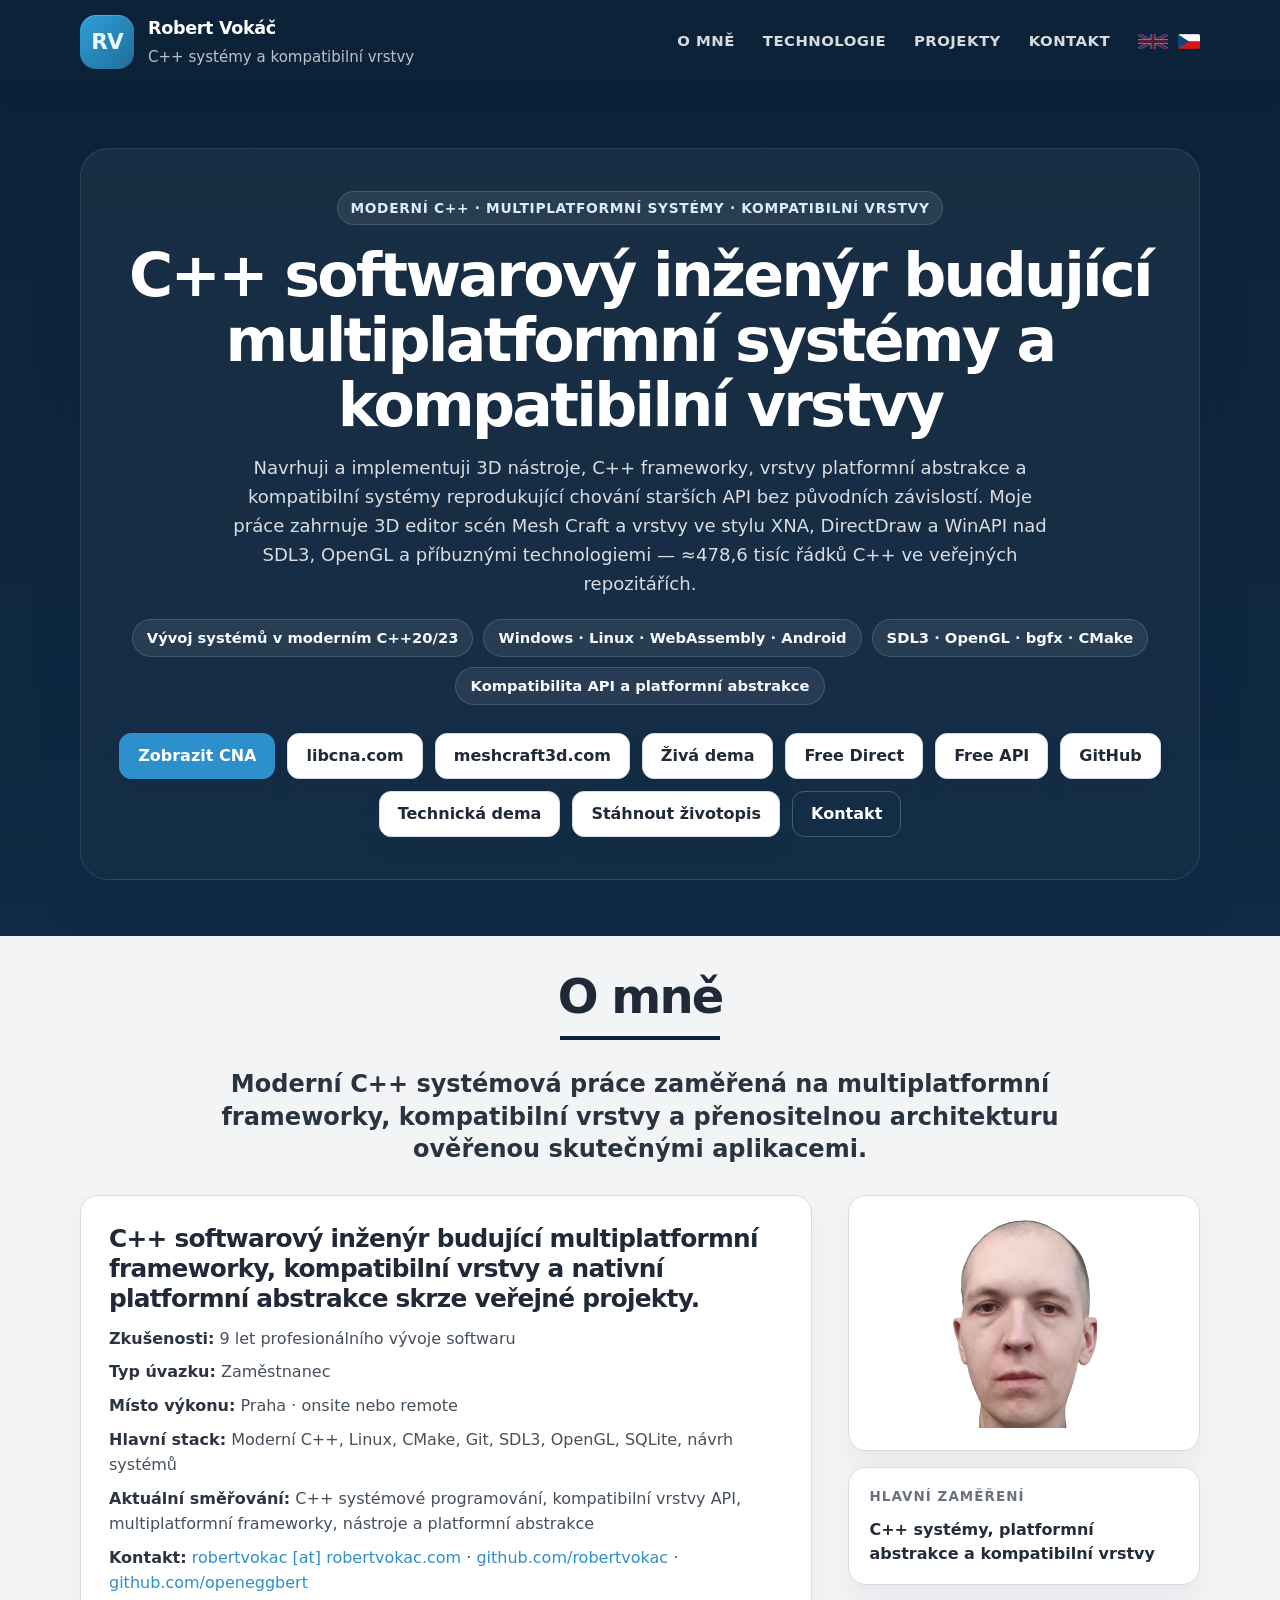
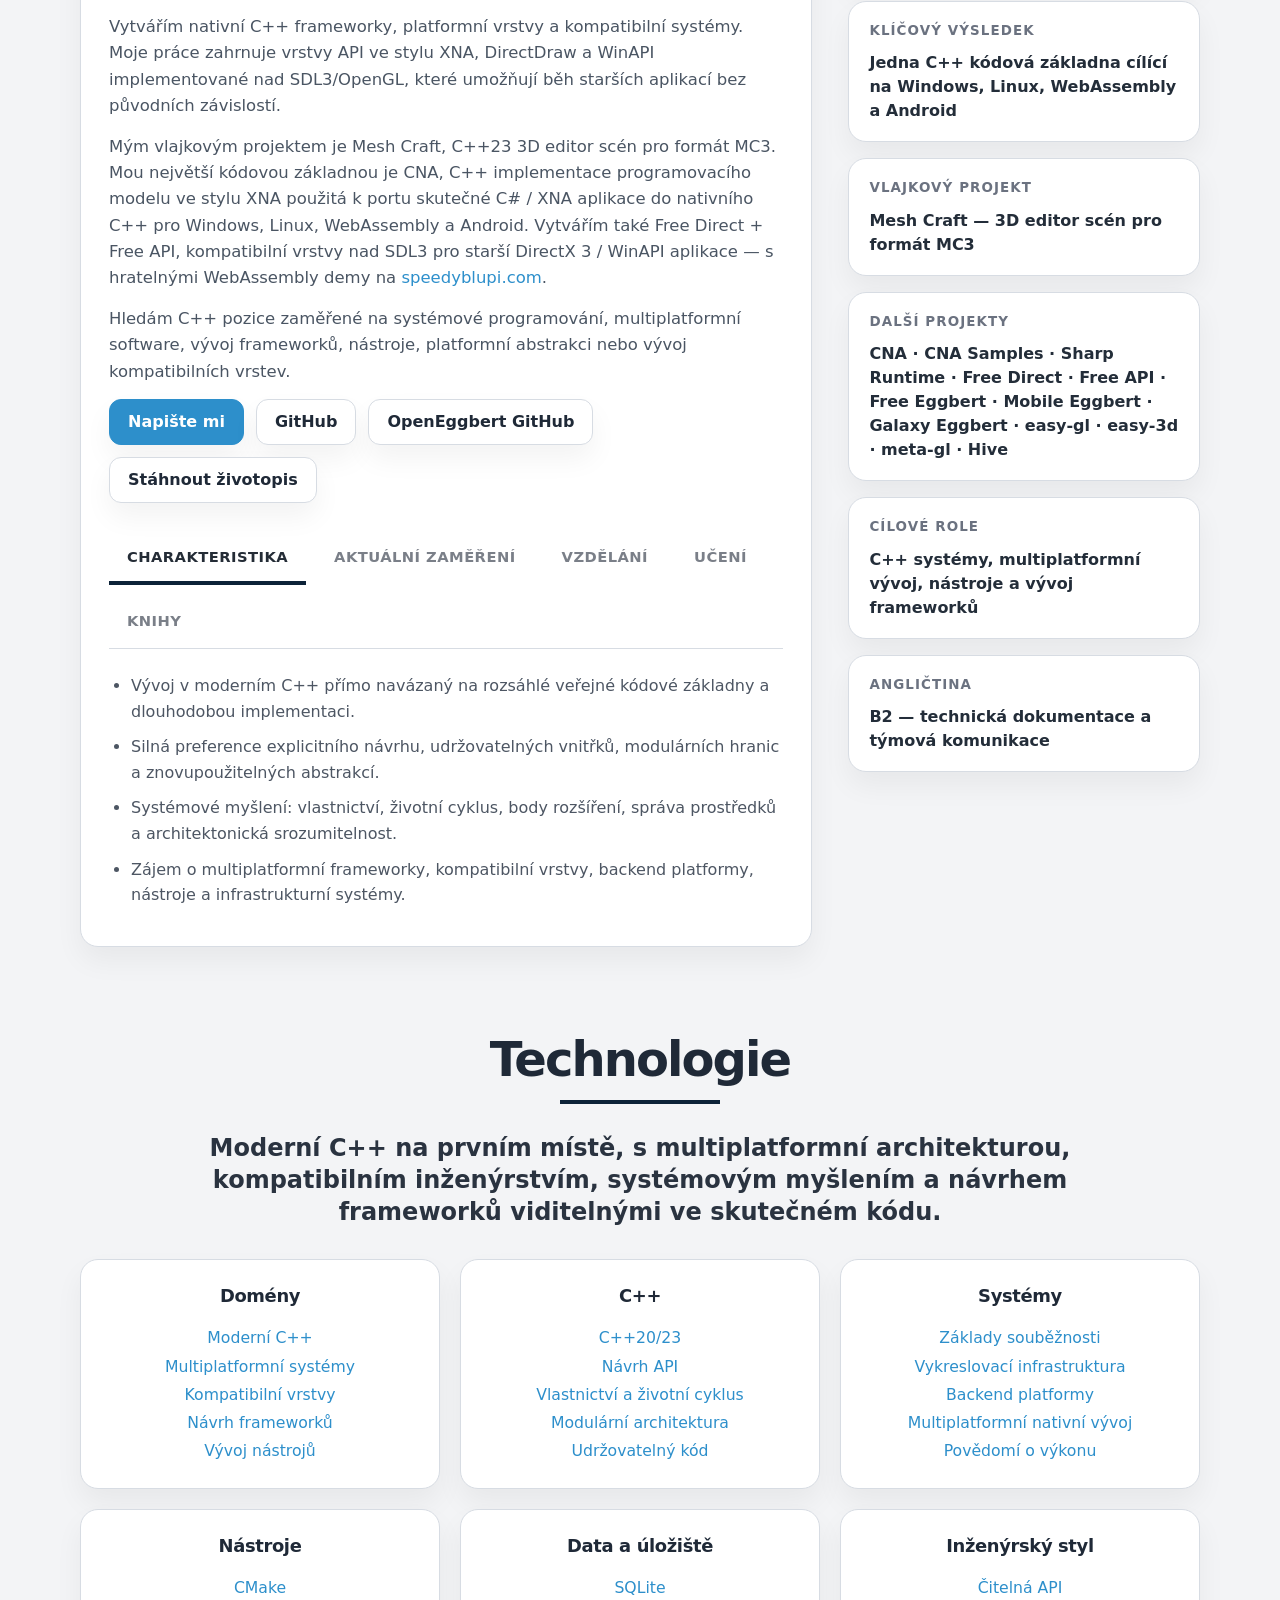
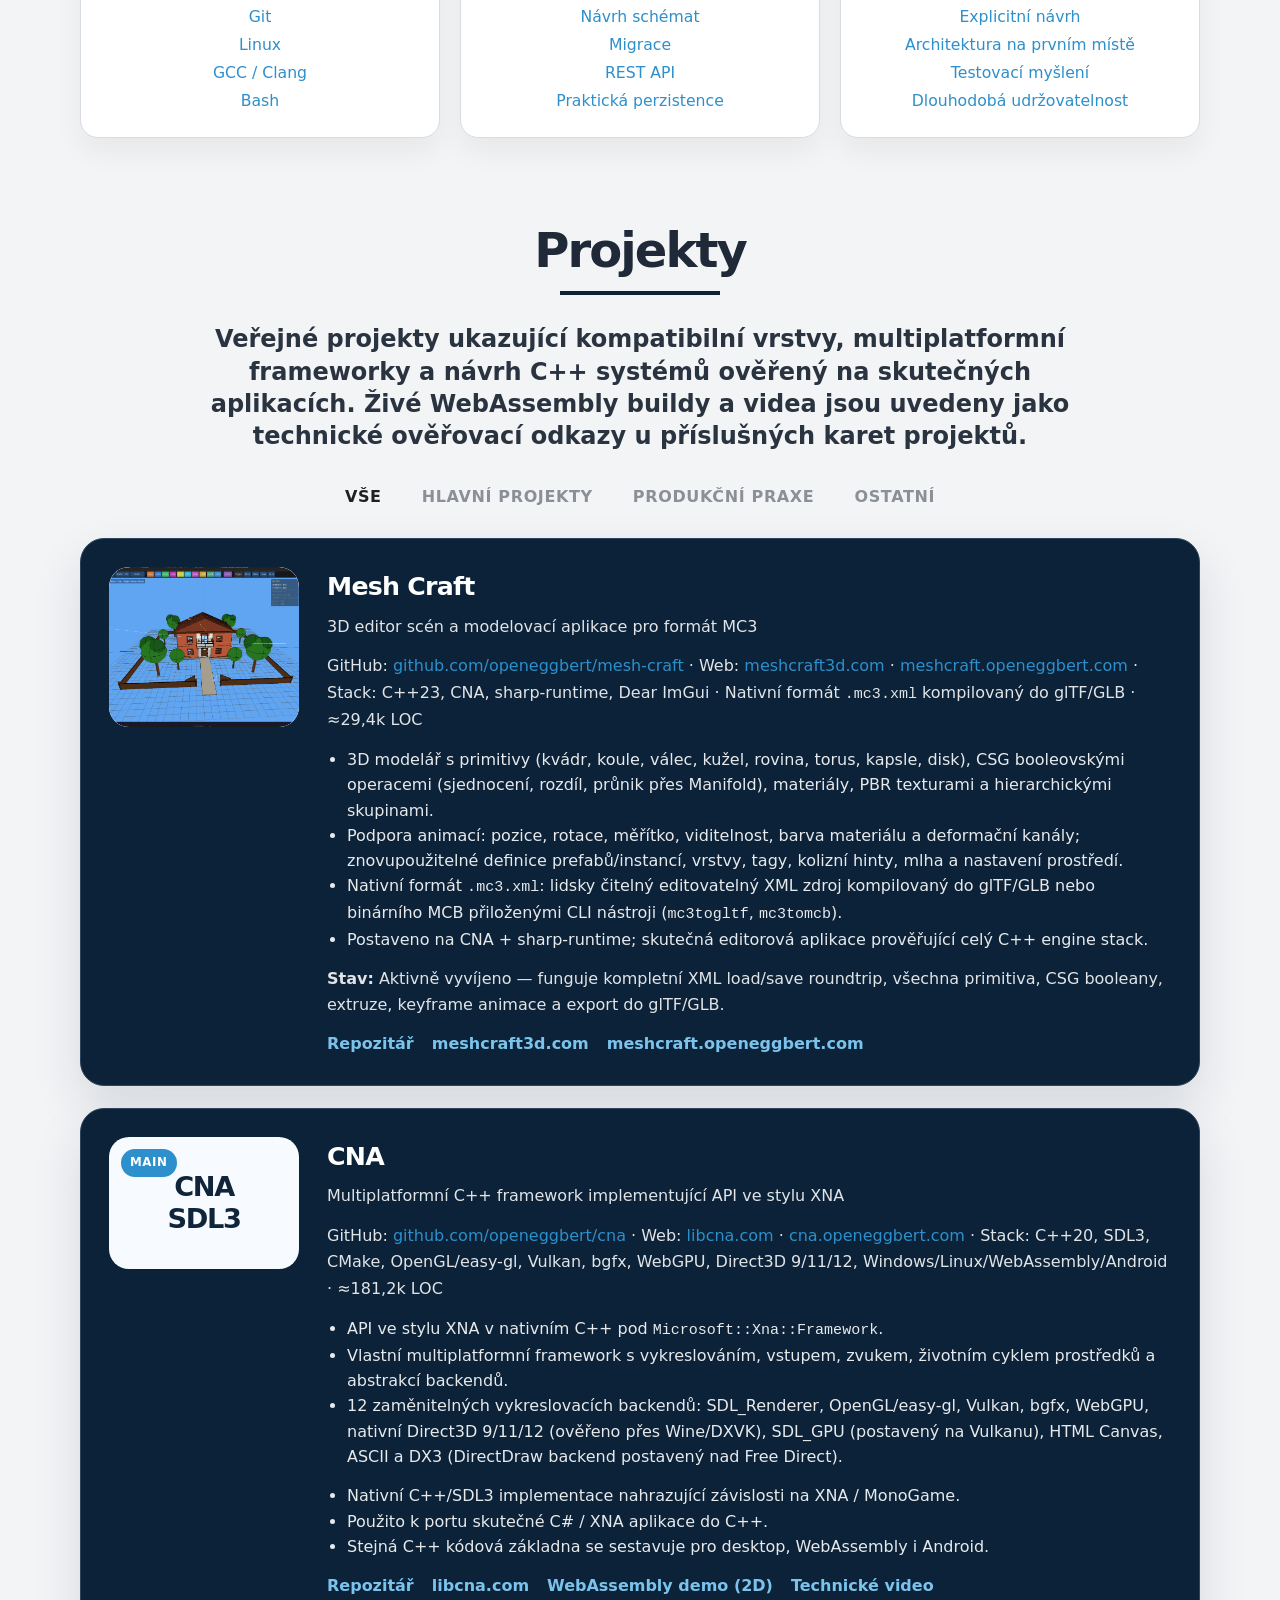
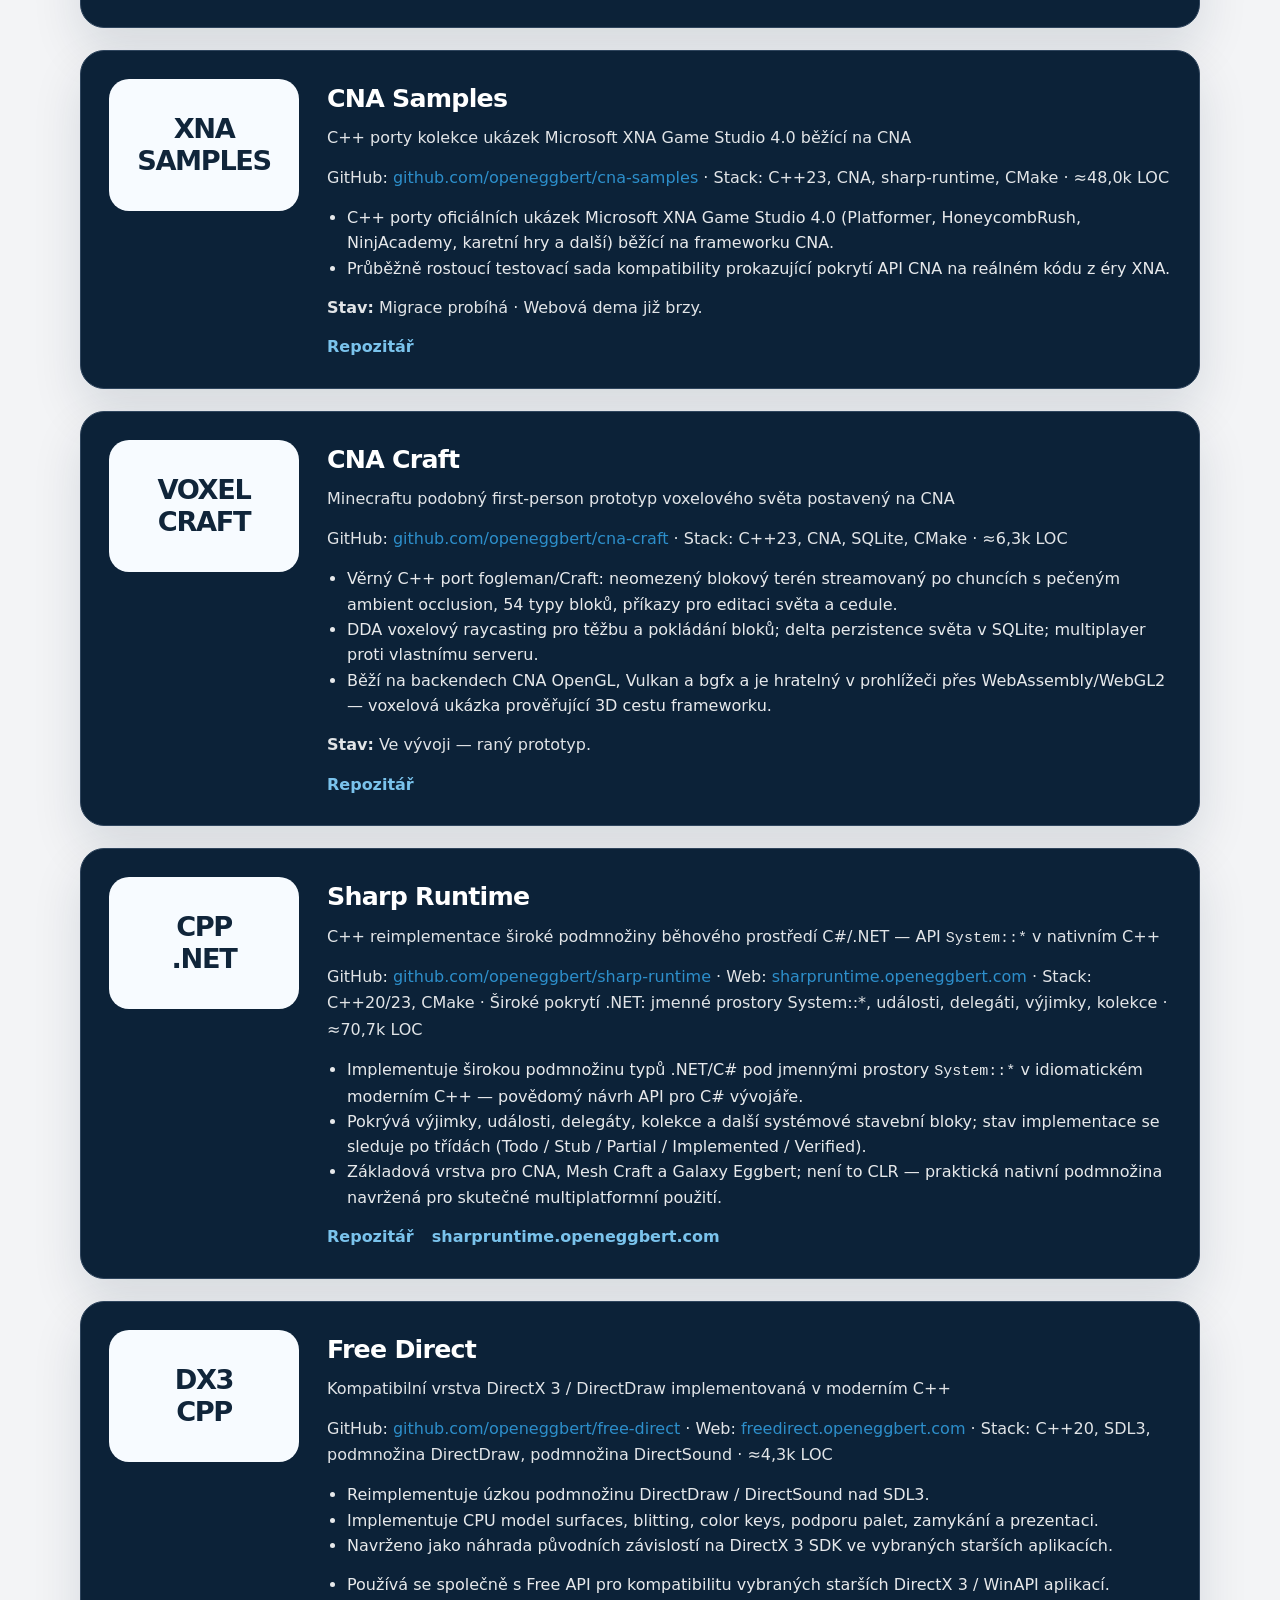
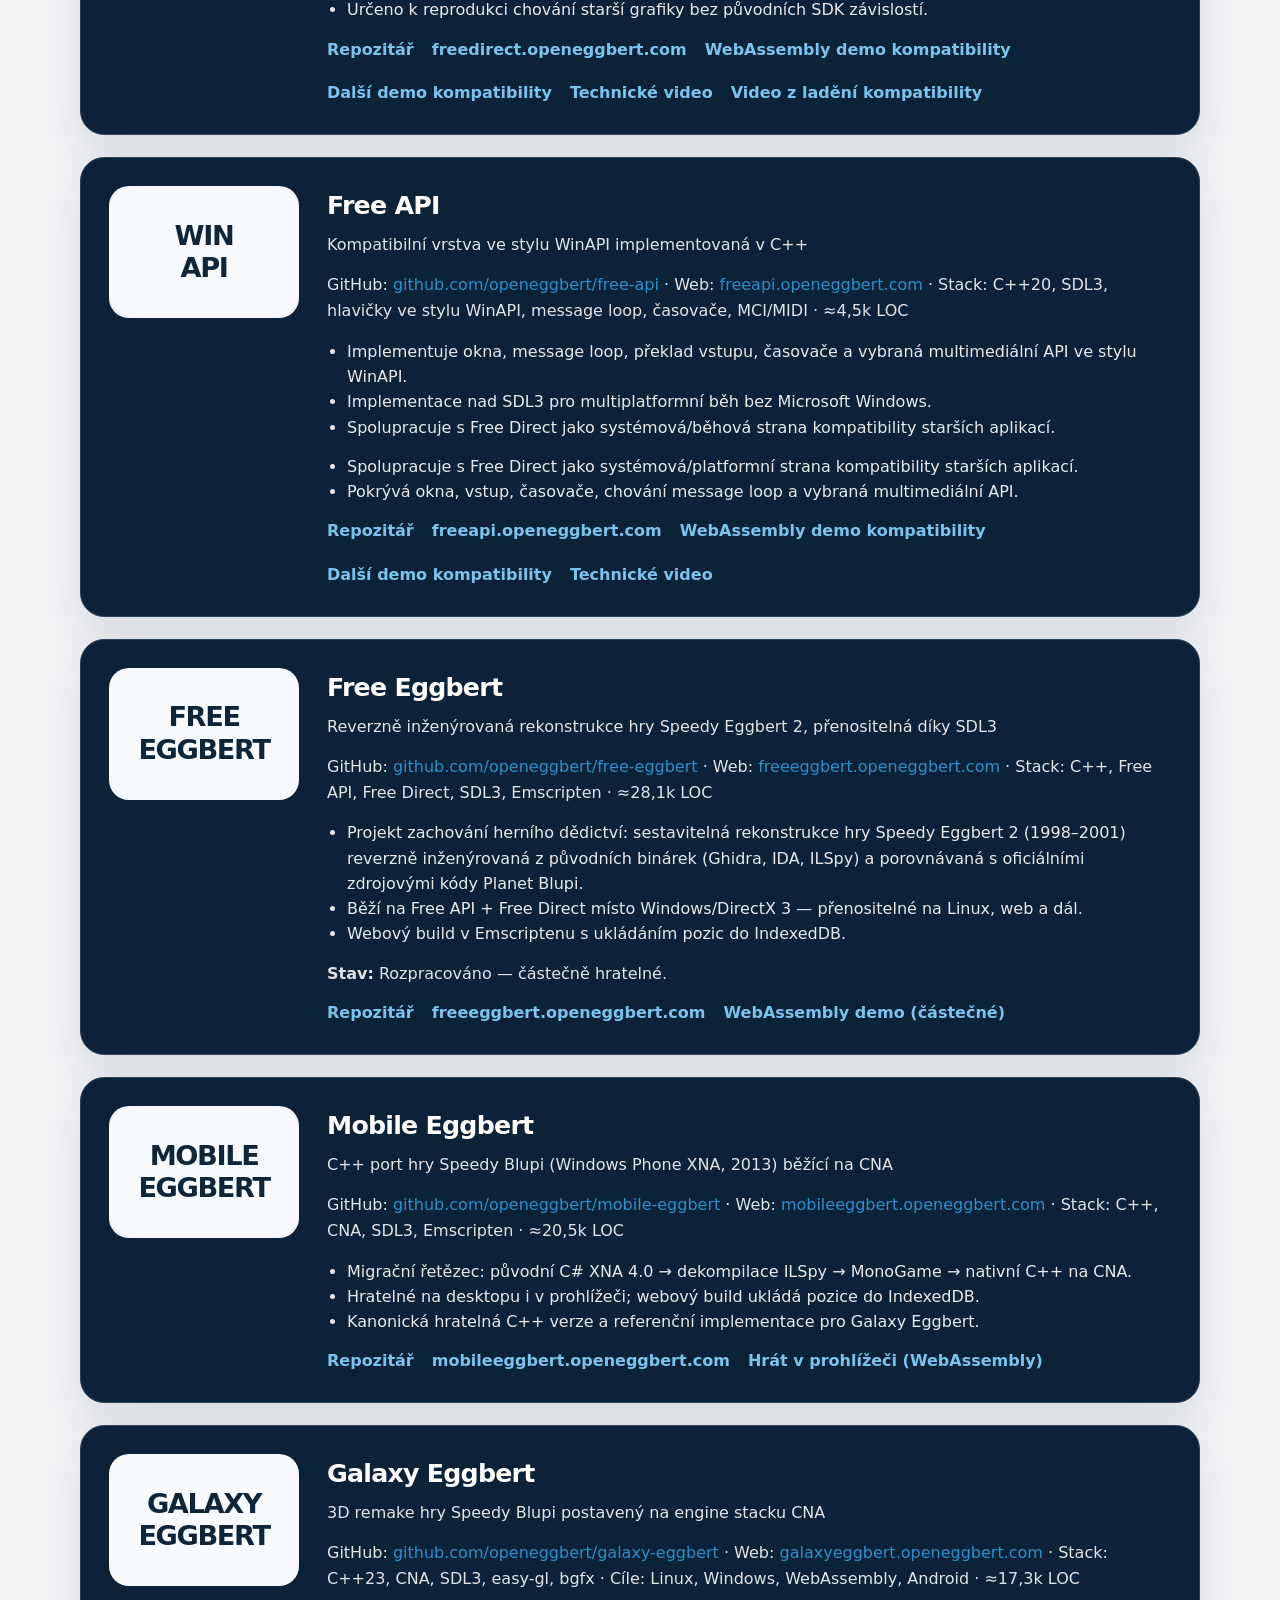
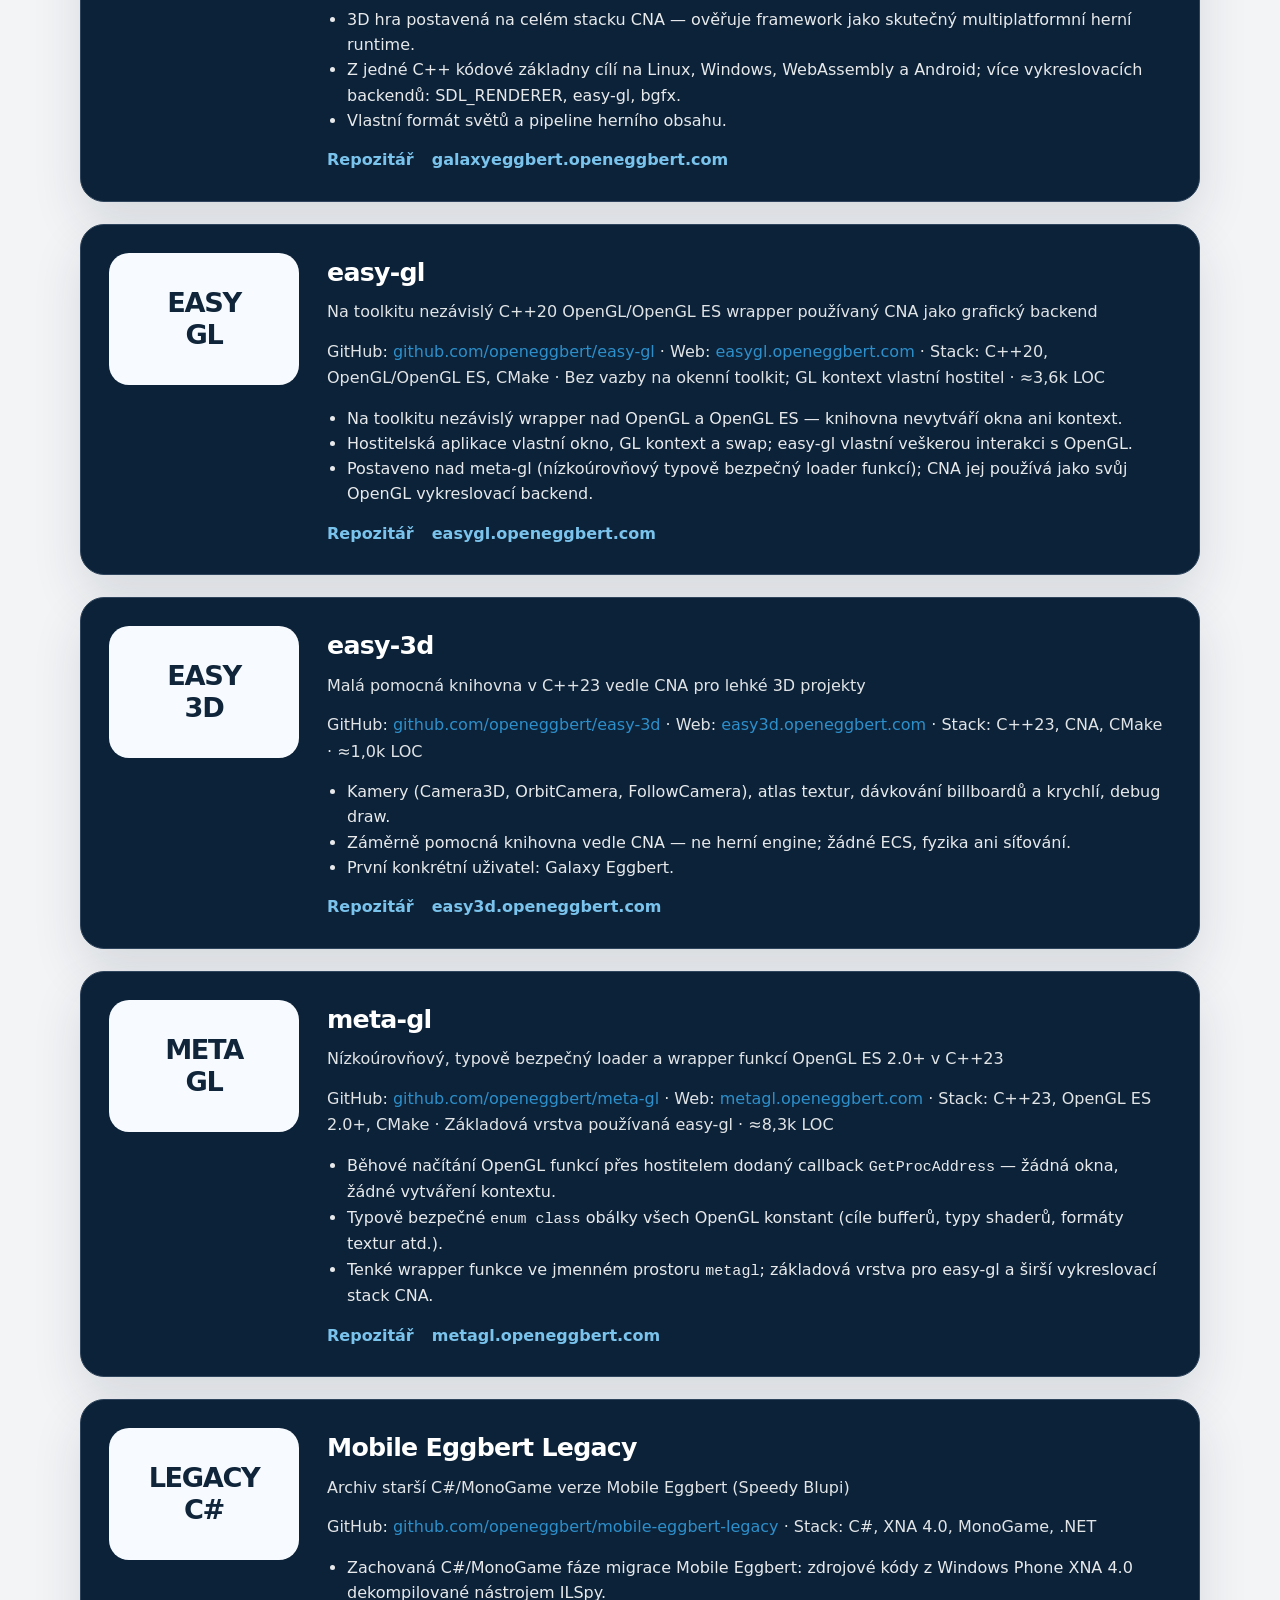
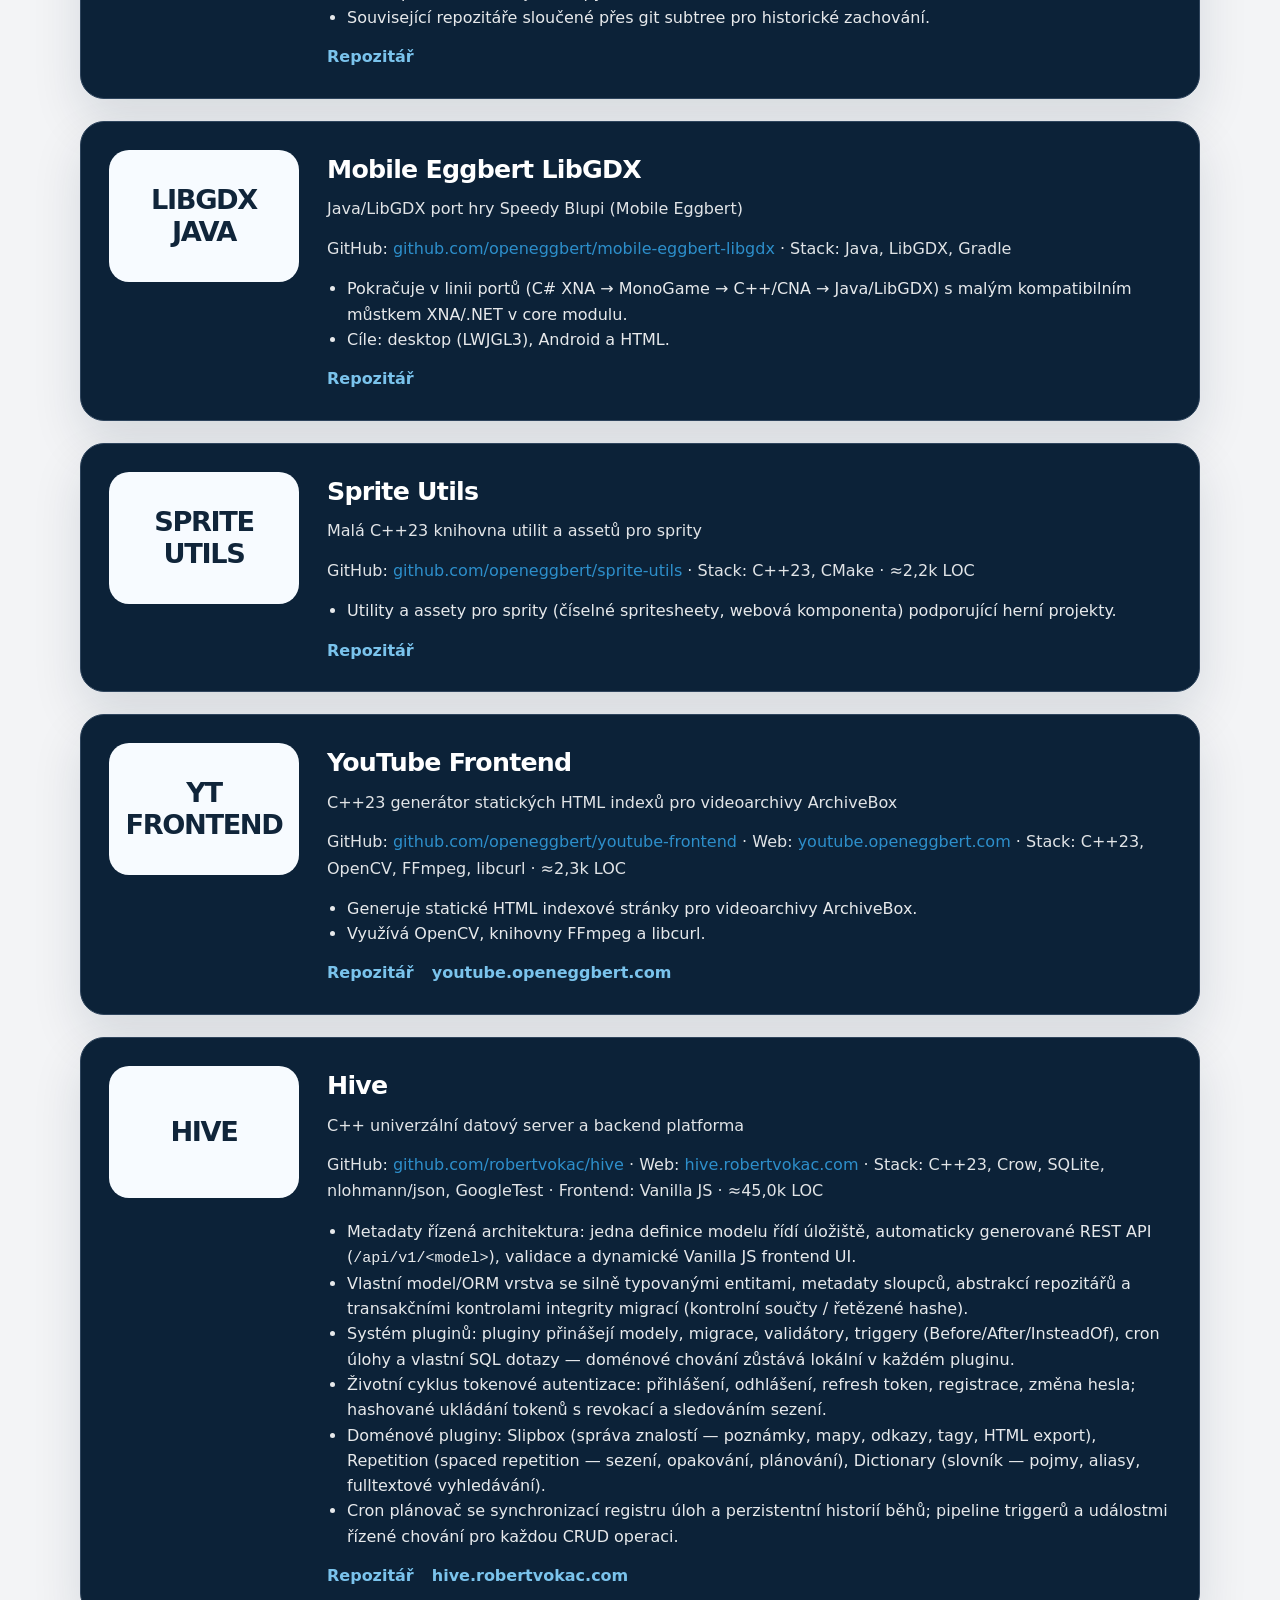
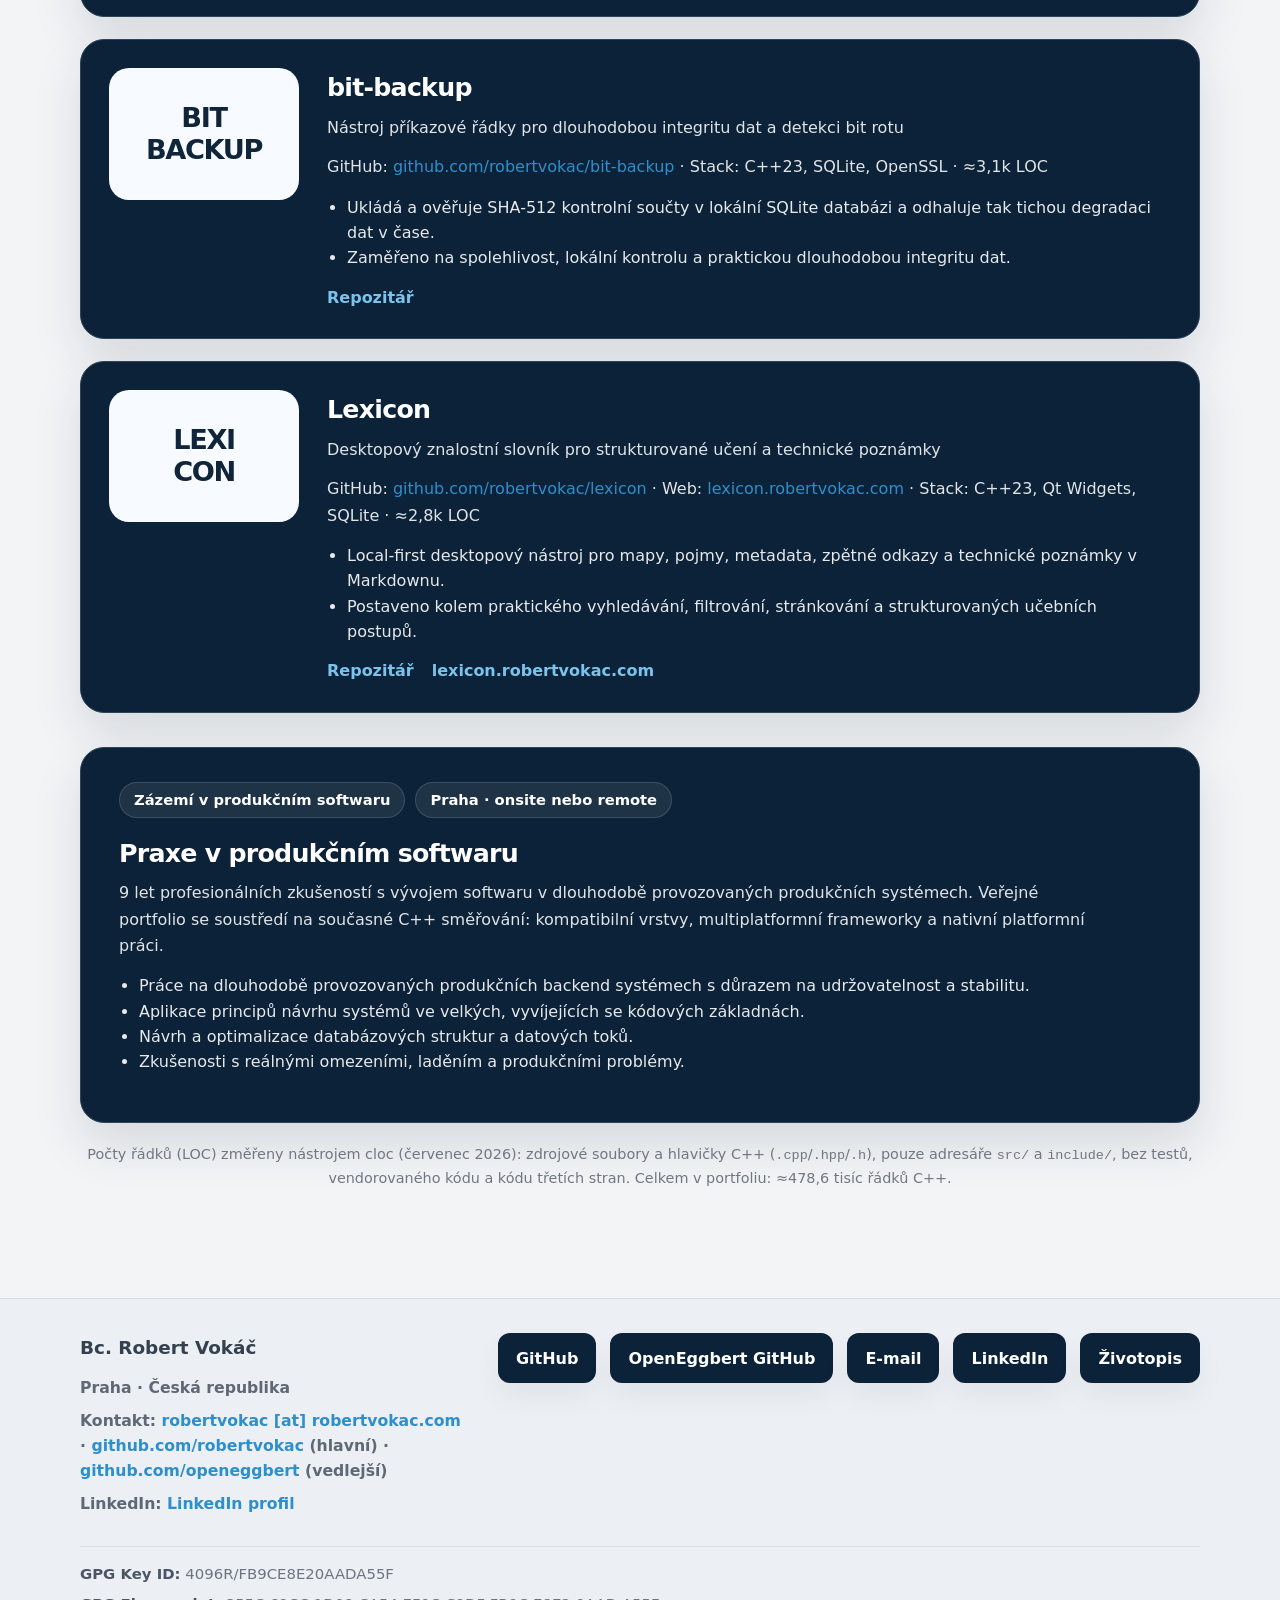
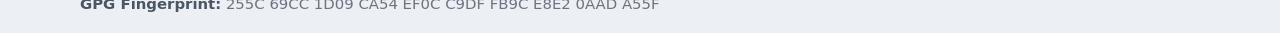
==== commit 01c4dcec: "Remove Mesh World from the portfolio Drop the Mesh World project card from the EN and CZ pages, remo" ====
--- a/indexcz.html
+++ b/indexcz.html
@@ -5,7 +5,7 @@
 <meta charset="utf-8"/>
 <meta content="width=device-width, initial-scale=1.0" name="viewport"/>
 <title>Robert Vokáč | C++ softwarový inženýr</title>
-<meta content="Robert Vokáč — C++ softwarový inženýr budující 3D nástroje (Mesh Craft, Mesh World), multiplatformní frameworky, vrstvy platformní abstrakce a kompatibilní vrstvy nad SDL3/OpenGL." name="description"/>
+<meta content="Robert Vokáč — C++ softwarový inženýr budující 3D nástroje (Mesh Craft), multiplatformní frameworky, vrstvy platformní abstrakce a kompatibilní vrstvy nad SDL3/OpenGL." name="description"/>
 <link href="favicon.png" rel="icon" type="image/png"/>
 <link href="https://robertvokac.com/" hreflang="en" rel="alternate"/>
 <link href="https://robertvokac.com/indexcz.html" hreflang="cs" rel="alternate"/>
@@ -923,7 +923,7 @@
 <div class="hero-panel">
 <div class="hero-kicker">Moderní C++ · Multiplatformní systémy · Kompatibilní vrstvy</div>
 <h1>C++ softwarový inženýr budující multiplatformní systémy a kompatibilní vrstvy</h1>
-<p>Navrhuji a implementuji 3D nástroje, C++ frameworky, vrstvy platformní abstrakce a kompatibilní systémy reprodukující chování starších API bez původních závislostí. Moje práce zahrnuje 3D editor scén Mesh Craft, procedurální generátor Mesh World a vrstvy ve stylu XNA, DirectDraw a WinAPI nad SDL3, OpenGL a příbuznými technologiemi — ≈495,5 tisíc řádků C++ ve veřejných repozitářích.</p>
+<p>Navrhuji a implementuji 3D nástroje, C++ frameworky, vrstvy platformní abstrakce a kompatibilní systémy reprodukující chování starších API bez původních závislostí. Moje práce zahrnuje 3D editor scén Mesh Craft a vrstvy ve stylu XNA, DirectDraw a WinAPI nad SDL3, OpenGL a příbuznými technologiemi — ≈478,6 tisíc řádků C++ ve veřejných repozitářích.</p>
 <div class="hero-highlights">
 <span>Vývoj systémů v moderním C++20/23</span>
 <span>Windows · Linux · WebAssembly · Android</span>
@@ -934,7 +934,6 @@
 <div class="cta-row"><a class="btn primary" href="https://github.com/openeggbert/cna" rel="noreferrer" target="_blank">Zobrazit CNA</a>
 <a class="btn" href="https://libcna.com" rel="noreferrer" target="_blank">libcna.com</a>
 <a class="btn" href="https://meshcraft3d.com" rel="noreferrer" target="_blank">meshcraft3d.com</a>
-<a class="btn" href="https://meshworld3d.com" rel="noreferrer" target="_blank">meshworld3d.com</a>
 <a class="btn" href="https://speedyblupi.com" rel="noreferrer" target="_blank">Živá dema</a>
 <a class="btn" href="https://github.com/openeggbert/free-direct" rel="noreferrer" target="_blank">Free Direct</a>
 <a class="btn" href="https://github.com/openeggbert/free-api" rel="noreferrer" target="_blank">Free API</a>
@@ -967,7 +966,7 @@
 </div>
 </div>
 <p>Vytvářím nativní C++ frameworky, platformní vrstvy a kompatibilní systémy. Moje práce zahrnuje vrstvy API ve stylu XNA, DirectDraw a WinAPI implementované nad SDL3/OpenGL, které umožňují běh starších aplikací bez původních závislostí.</p>
-<p>Mým vlajkovým projektem je Mesh Craft, C++23 3D editor scén pro formát MC3, spolu s Mesh World, procedurálním generátorem 3D světů postaveným na ekosystému Mesh Craft. Mou největší kódovou základnou je CNA, C++ implementace programovacího modelu ve stylu XNA použitá k portu skutečné C# / XNA aplikace do nativního C++ pro Windows, Linux, WebAssembly a Android. Vytvářím také Free Direct + Free API, kompatibilní vrstvy nad SDL3 pro starší DirectX 3 / WinAPI aplikace — s hratelnými WebAssembly demy na <a href="https://speedyblupi.com" rel="noreferrer" target="_blank">speedyblupi.com</a>.</p>
+<p>Mým vlajkovým projektem je Mesh Craft, C++23 3D editor scén pro formát MC3. Mou největší kódovou základnou je CNA, C++ implementace programovacího modelu ve stylu XNA použitá k portu skutečné C# / XNA aplikace do nativního C++ pro Windows, Linux, WebAssembly a Android. Vytvářím také Free Direct + Free API, kompatibilní vrstvy nad SDL3 pro starší DirectX 3 / WinAPI aplikace — s hratelnými WebAssembly demy na <a href="https://speedyblupi.com" rel="noreferrer" target="_blank">speedyblupi.com</a>.</p>
 <p>Hledám C++ pozice zaměřené na systémové programování, multiplatformní software, vývoj frameworků, nástroje, platformní abstrakci nebo vývoj kompatibilních vrstev.</p>
 <div class="cta-row">
 <a class="btn primary" href="mailto:robertvokac@robertvokac.com">Napište mi</a>
@@ -994,7 +993,7 @@
 </div>
 <div class="tab-panel" id="current-focus">
 <ul class="bullets">
-<li>Vyvíjím <a href="https://github.com/openeggbert/mesh-craft" rel="noreferrer" target="_blank">Mesh Craft</a> (<a href="https://meshcraft3d.com" rel="noreferrer" target="_blank">meshcraft3d.com</a>), C++23 3D editor scén pro formát MC3, a <a href="https://github.com/openeggbert/mesh-world" rel="noreferrer" target="_blank">Mesh World</a> (<a href="https://meshworld3d.com" rel="noreferrer" target="_blank">meshworld3d.com</a>), procedurální generátor 3D světů postavený na něm.</li>
+<li>Vyvíjím <a href="https://github.com/openeggbert/mesh-craft" rel="noreferrer" target="_blank">Mesh Craft</a> (<a href="https://meshcraft3d.com" rel="noreferrer" target="_blank">meshcraft3d.com</a>), C++23 3D editor scén pro formát MC3.</li>
 <li>Vyvíjím <a href="https://github.com/openeggbert/cna" rel="noreferrer" target="_blank">CNA</a> jako multiplatformní C++ framework implementující programovací model ve stylu XNA pro Windows, Linux, WebAssembly a Android — spolu s <a href="https://github.com/openeggbert/cna-samples" rel="noreferrer" target="_blank">CNA Samples</a>, porty oficiální kolekce ukázek XNA.</li>
 <li>Vyvíjím <a href="https://github.com/openeggbert/free-direct" rel="noreferrer" target="_blank">Free Direct</a> a <a href="https://github.com/openeggbert/free-api" rel="noreferrer" target="_blank">Free API</a> jako kompatibilní vrstvy nad SDL3 pro starší DirectX 3 / WinAPI aplikace, pohánějící <a href="https://github.com/openeggbert/free-eggbert" rel="noreferrer" target="_blank">Free Eggbert</a> a dema na <a href="https://speedyblupi.com" rel="noreferrer" target="_blank">speedyblupi.com</a>.</li>
 <li>Frameworkovou práci podporují <a href="https://github.com/openeggbert/easy-gl" rel="noreferrer" target="_blank">easy-gl</a>, <a href="https://github.com/openeggbert/meta-gl" rel="noreferrer" target="_blank">meta-gl</a>, <a href="https://github.com/openeggbert/easy-3d" rel="noreferrer" target="_blank">easy-3d</a> a <a href="https://github.com/openeggbert/sharp-runtime" rel="noreferrer" target="_blank">sharp-runtime</a> (široká podmnožina C#/.NET v nativním C++).</li>
@@ -1053,7 +1052,7 @@
 <div class="side-card card"><h4>Vlajkový projekt</h4>
 <p>Mesh Craft — 3D editor scén pro formát MC3</p></div>
 <div class="side-card card"><h4>Další projekty</h4>
-<p>Mesh World · CNA · CNA Samples · Sharp Runtime · Free Direct · Free API · Free Eggbert · Mobile Eggbert · Galaxy Eggbert · easy-gl · easy-3d · meta-gl · Hive</p></div>
+<p>CNA · CNA Samples · Sharp Runtime · Free Direct · Free API · Free Eggbert · Mobile Eggbert · Galaxy Eggbert · easy-gl · easy-3d · meta-gl · Hive</p></div>
 <div class="side-card card"><h4>Cílové role</h4>
 <p>C++ systémy, multiplatformní vývoj, nástroje a vývoj frameworků</p></div>
 <div class="side-card card"><h4>Angličtina</h4>
@@ -1117,27 +1116,6 @@
 </div>
 </article>
 <article class="project-card" data-category="core">
-<div class="project-media">MESH<br/>WORLD</div>
-<div class="project-content">
-<h3>Mesh World</h3>
-<p class="project-role">Procedurální generátor 3D světů a průzkumník v reálném čase postavený na ekosystému Mesh Craft</p>
-<p class="project-meta">GitHub: <a href="https://github.com/openeggbert/mesh-world" rel="noreferrer" target="_blank">github.com/openeggbert/mesh-world</a> · Web: <a href="https://meshworld3d.com" rel="noreferrer" target="_blank">meshworld3d.com</a> · <a href="https://meshworld.openeggbert.com" rel="noreferrer" target="_blank">meshworld.openeggbert.com</a> · Stack: C++23, Mesh Craft, CNA, sol2/Lua 5.4, SQLite · ≈16,9k LOC</p>
-<ul>
-<li>Generuje nekonečné 3D městské a krajinné chunky z jednoduché JSON konfigurace — 20 C++ generátorů chunků a 11 Lua generátorů objektů pokrývajících parky, silnice, budovy a terén.</li>
-<li>Skriptovací sandbox Lua (sol2 + Lua 5.4) pro modding obsahu: nový generátor přidáte vložením Lua souboru do adresáře generátorů; automaticky se načte při startu.</li>
-<li>Planetární mapový subsystém: quadtree LOD 0–18, klasifikace do 52 biomů a algoritmy hydrologie a horských pásem.</li>
-<li>SQLite balíčky obsahu: registr taxonomií, registr materiálů a sady generátorů zabalené do přenosných <code>.sqlite</code> souborů pro distribuci.</li>
-<li>3D průzkumník v reálném čase (MeshWorldApp): streamuje a vykresluje chunky kolem hráče pomocí Mesh Craft + CNA (SDL3/OpenGL).</li>
-</ul>
-<p><strong>Stav:</strong> 1176 procházejících testů, nula varování, CI při každém pushi. Základní pipeline generování chunků a Lua skriptování hotové.</p>
-<div class="project-actions">
-<a href="https://github.com/openeggbert/mesh-world" rel="noreferrer" target="_blank">Repozitář</a>
-<a href="https://meshworld3d.com" rel="noreferrer" target="_blank">meshworld3d.com</a>
-<a href="https://meshworld.openeggbert.com" rel="noreferrer" target="_blank">meshworld.openeggbert.com</a>
-</div>
-</div>
-</article>
-<article class="project-card" data-category="core">
 <div class="project-media"><span class="project-badge">Main</span>CNA<br/>SDL3</div>
 <div class="project-content">
 <h3>CNA</h3>
@@ -1200,7 +1178,7 @@
 <ul>
 <li>Implementuje širokou podmnožinu typů .NET/C# pod jmennými prostory <code>System::*</code> v idiomatickém moderním C++ — povědomý návrh API pro C# vývojáře.</li>
 <li>Pokrývá výjimky, události, delegáty, kolekce a další systémové stavební bloky; stav implementace se sleduje po třídách (Todo / Stub / Partial / Implemented / Verified).</li>
-<li>Základová vrstva pro CNA, Mesh Craft, Mesh World a Galaxy Eggbert; není to CLR — praktická nativní podmnožina navržená pro skutečné multiplatformní použití.</li>
+<li>Základová vrstva pro CNA, Mesh Craft a Galaxy Eggbert; není to CLR — praktická nativní podmnožina navržená pro skutečné multiplatformní použití.</li>
 </ul>
 <div class="project-actions"><a href="https://github.com/openeggbert/sharp-runtime" rel="noreferrer" target="_blank">Repozitář</a>
 <a href="https://sharpruntime.openeggbert.com" rel="noreferrer" target="_blank">sharpruntime.openeggbert.com</a></div>
@@ -1499,7 +1477,7 @@
 </div>
 </article>
 </div>
-<p style="margin-top:20px;color:#707784;font-size:0.9rem;text-align:center;">Počty řádků (LOC) změřeny nástrojem cloc (červenec 2026): zdrojové soubory a hlavičky C++ (<code>.cpp</code>/<code>.hpp</code>/<code>.h</code>), pouze adresáře <code>src/</code> a <code>include/</code>, bez testů, vendorovaného kódu a kódu třetích stran. Celkem v portfoliu: ≈495,5 tisíc řádků C++.</p>
+<p style="margin-top:20px;color:#707784;font-size:0.9rem;text-align:center;">Počty řádků (LOC) změřeny nástrojem cloc (červenec 2026): zdrojové soubory a hlavičky C++ (<code>.cpp</code>/<code>.hpp</code>/<code>.h</code>), pouze adresáře <code>src/</code> a <code>include/</code>, bez testů, vendorovaného kódu a kódu třetích stran. Celkem v portfoliu: ≈478,6 tisíc řádků C++.</p>
 </div>
 </section>
 </main>
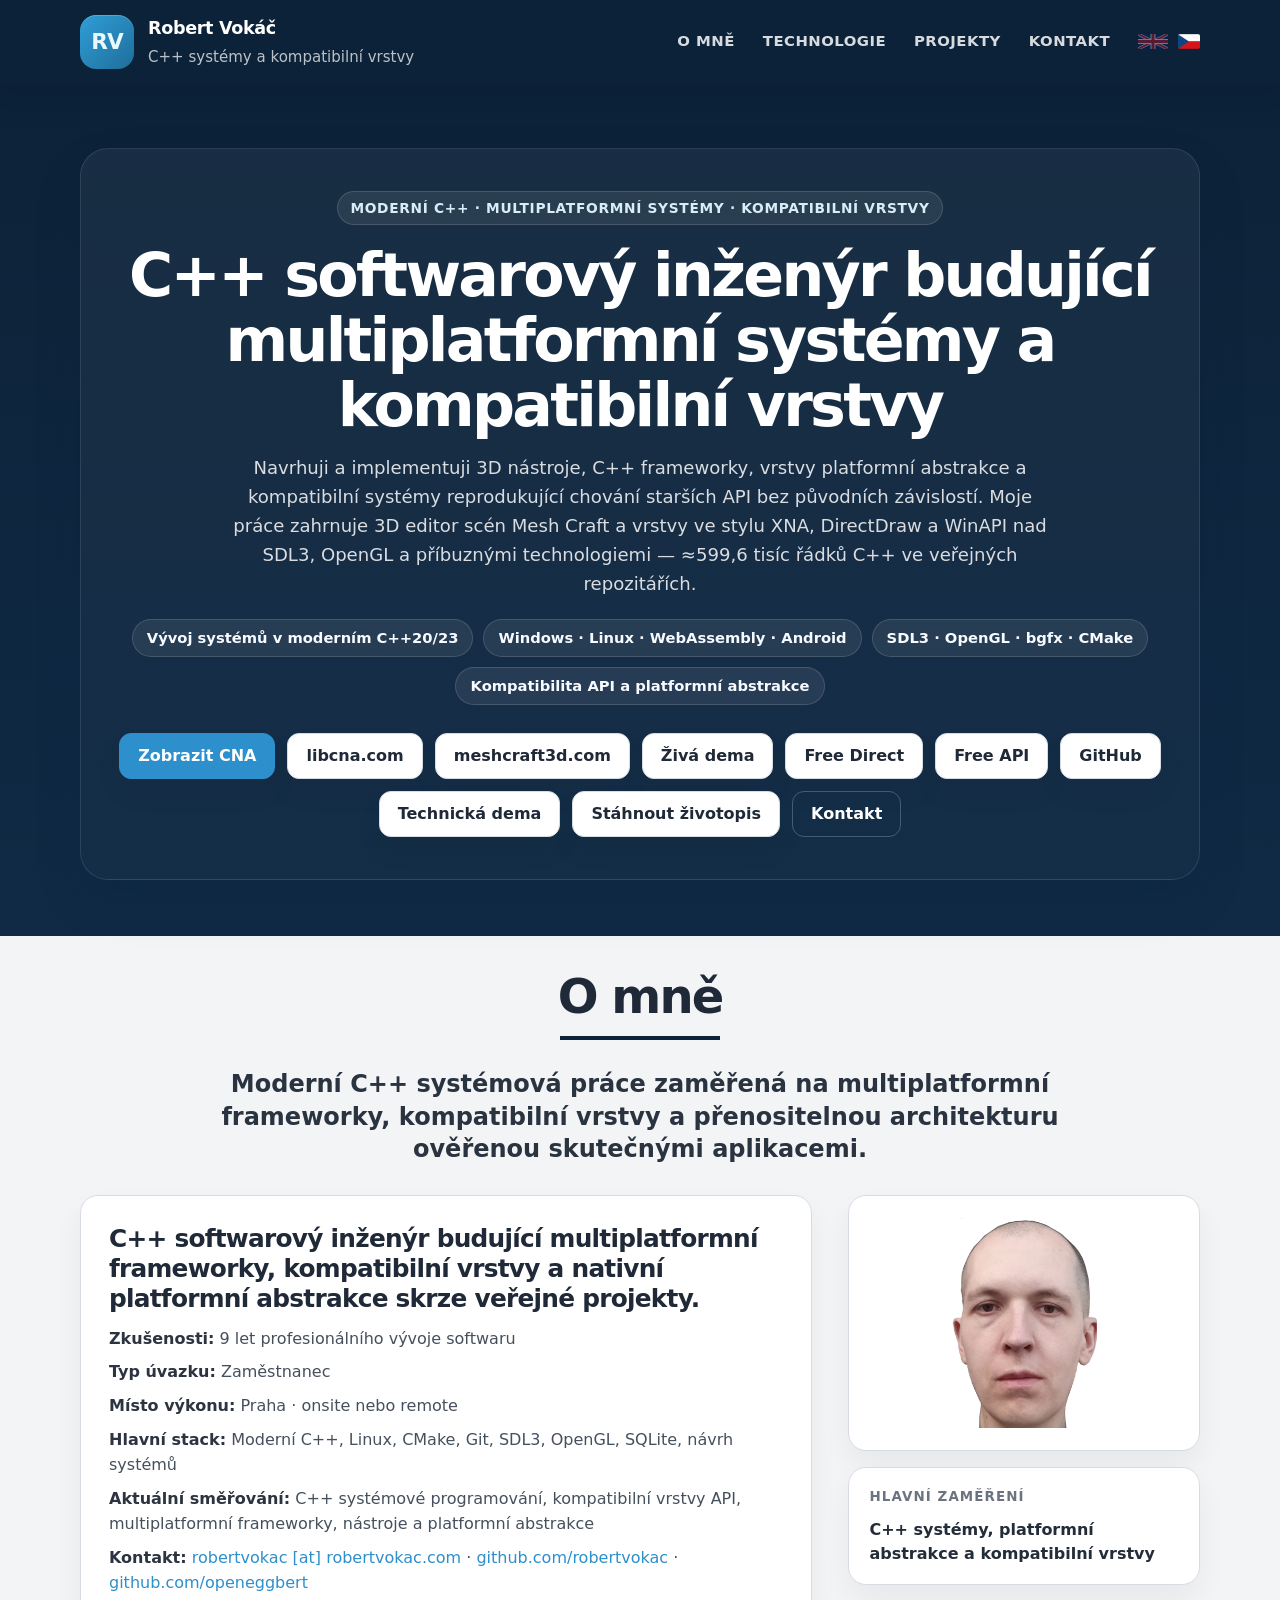
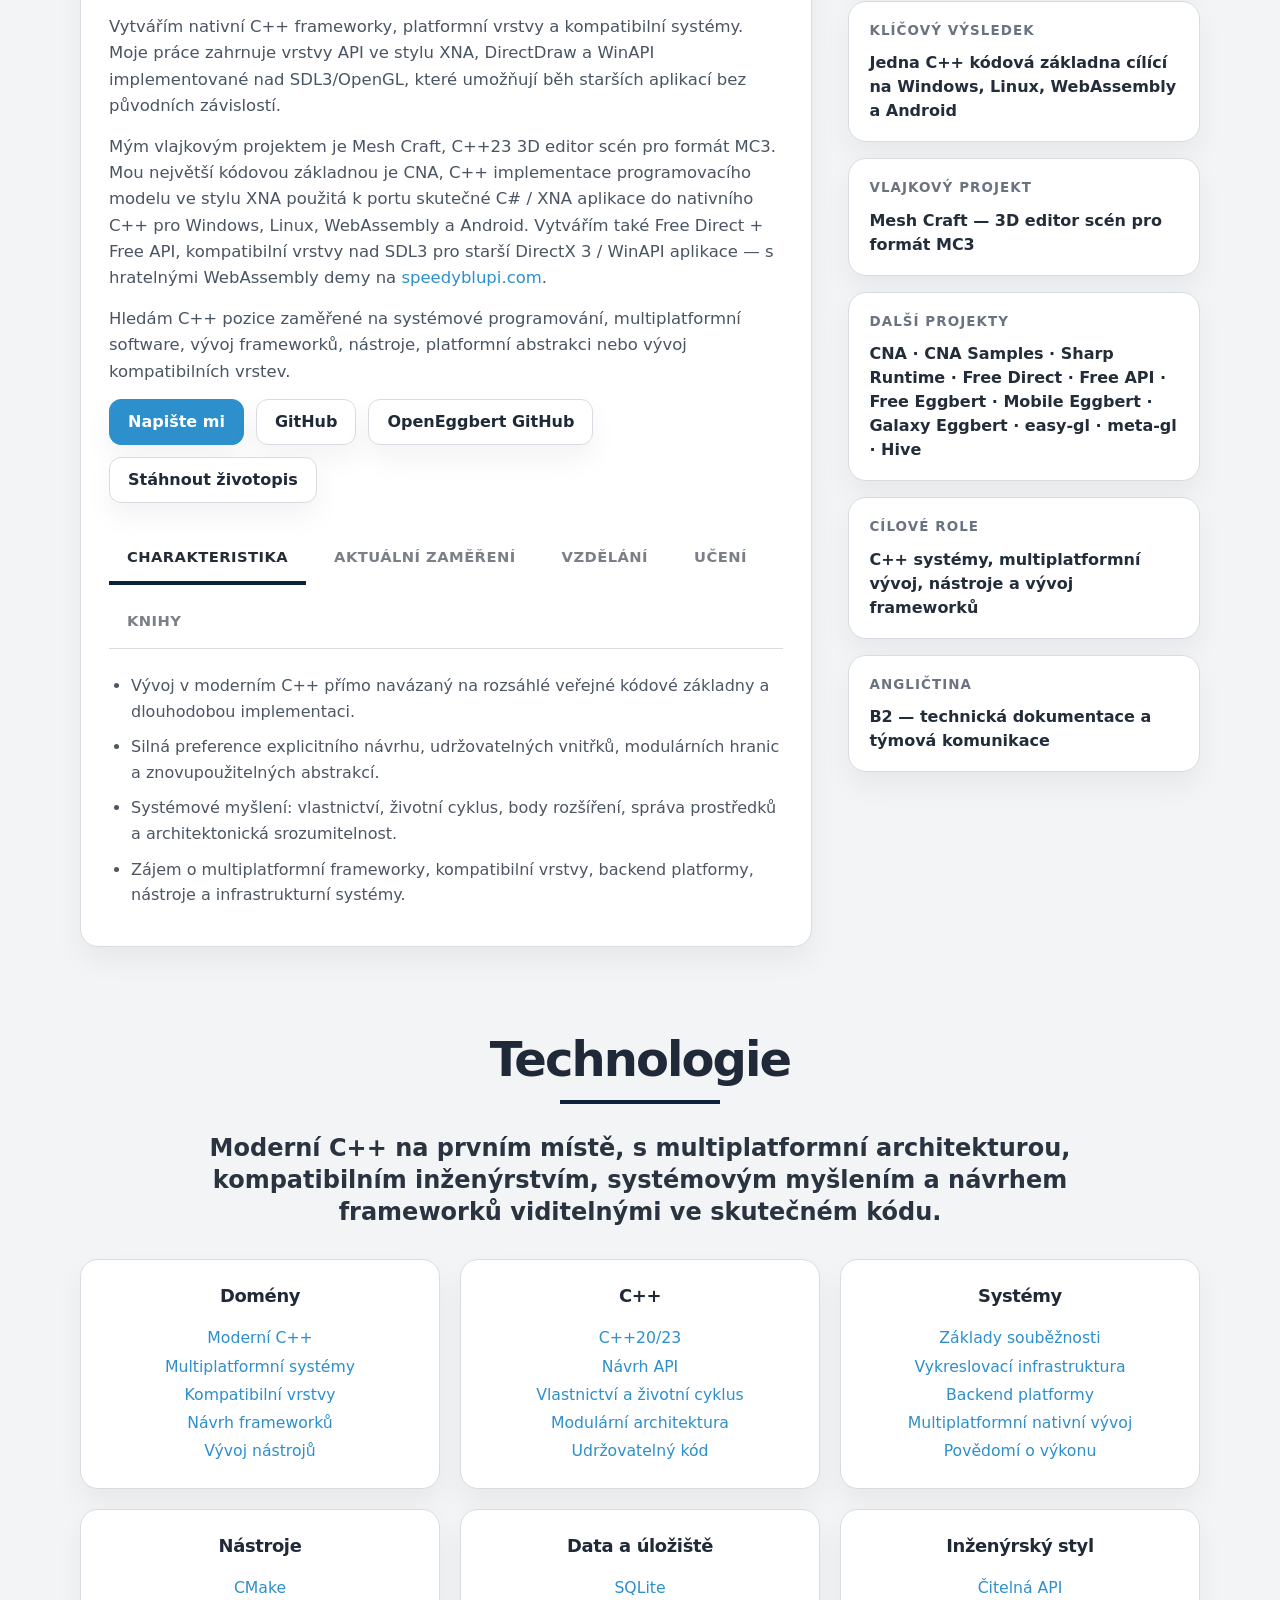
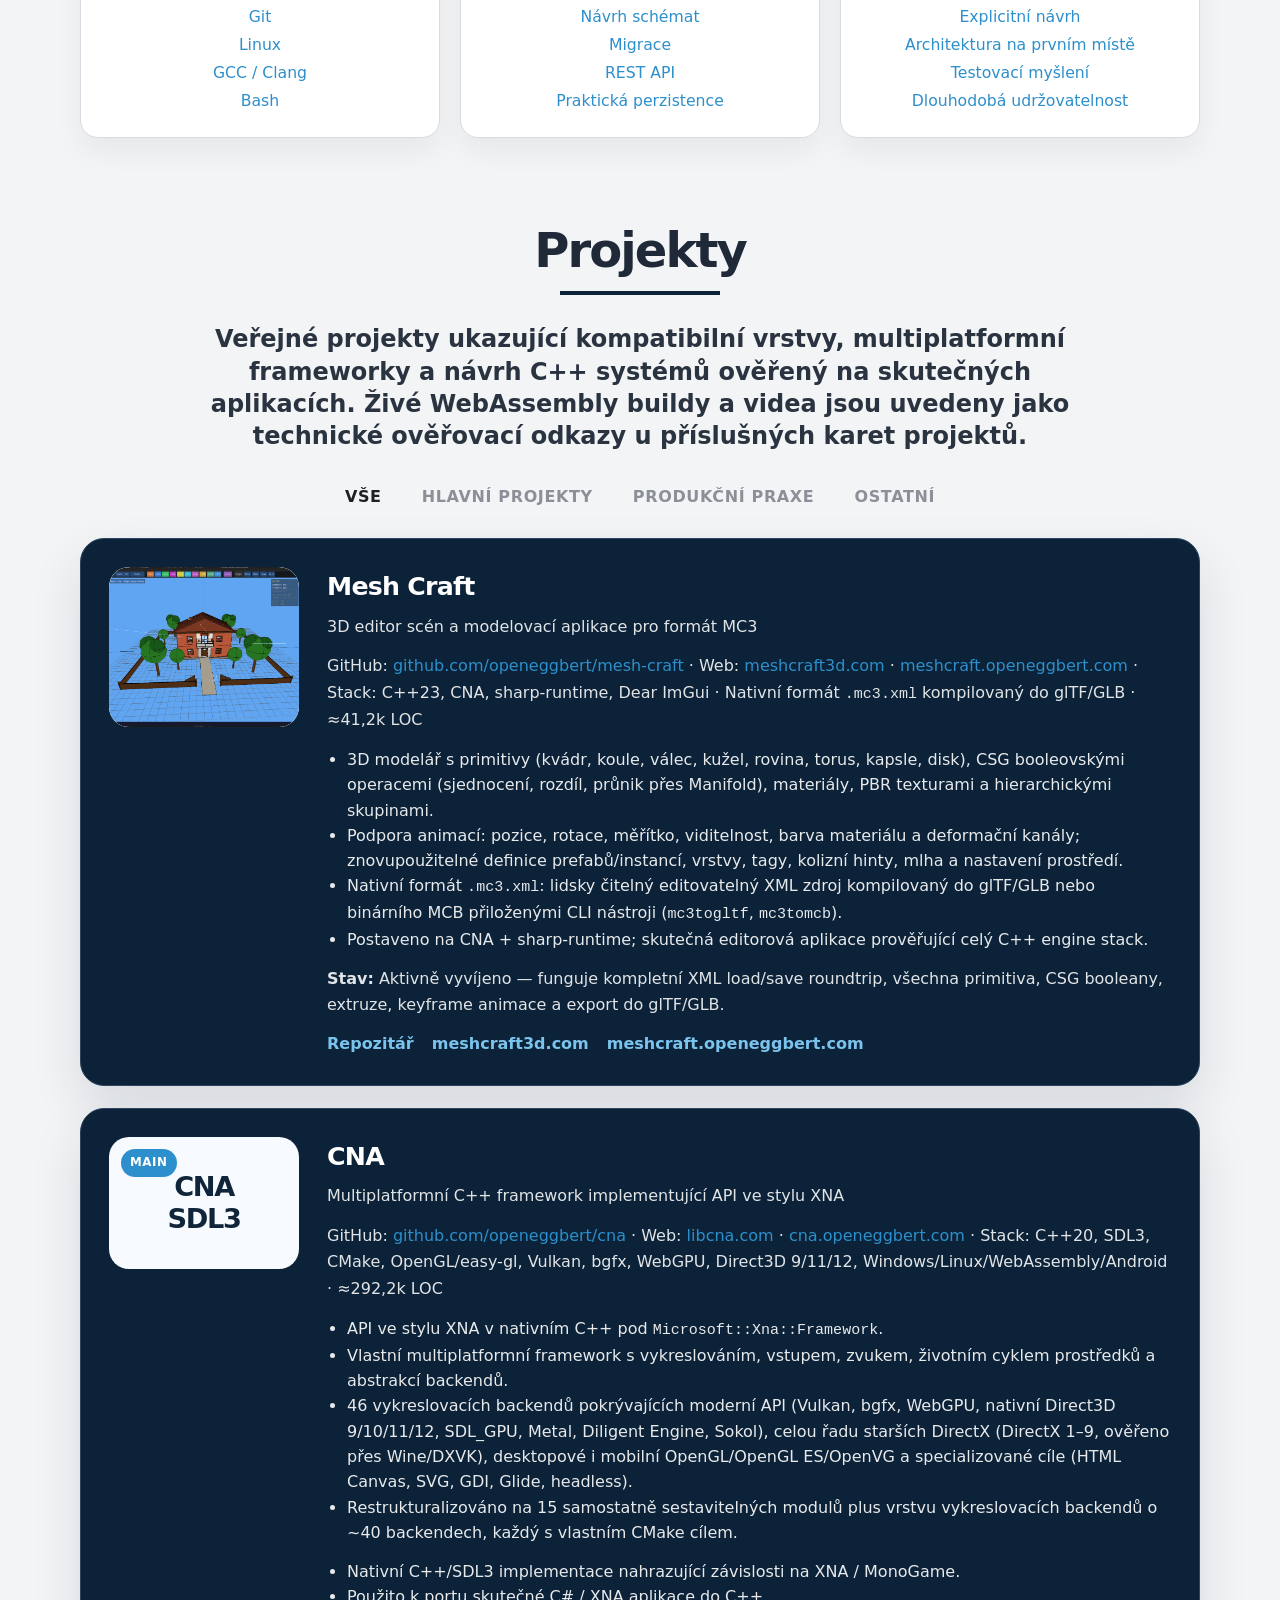
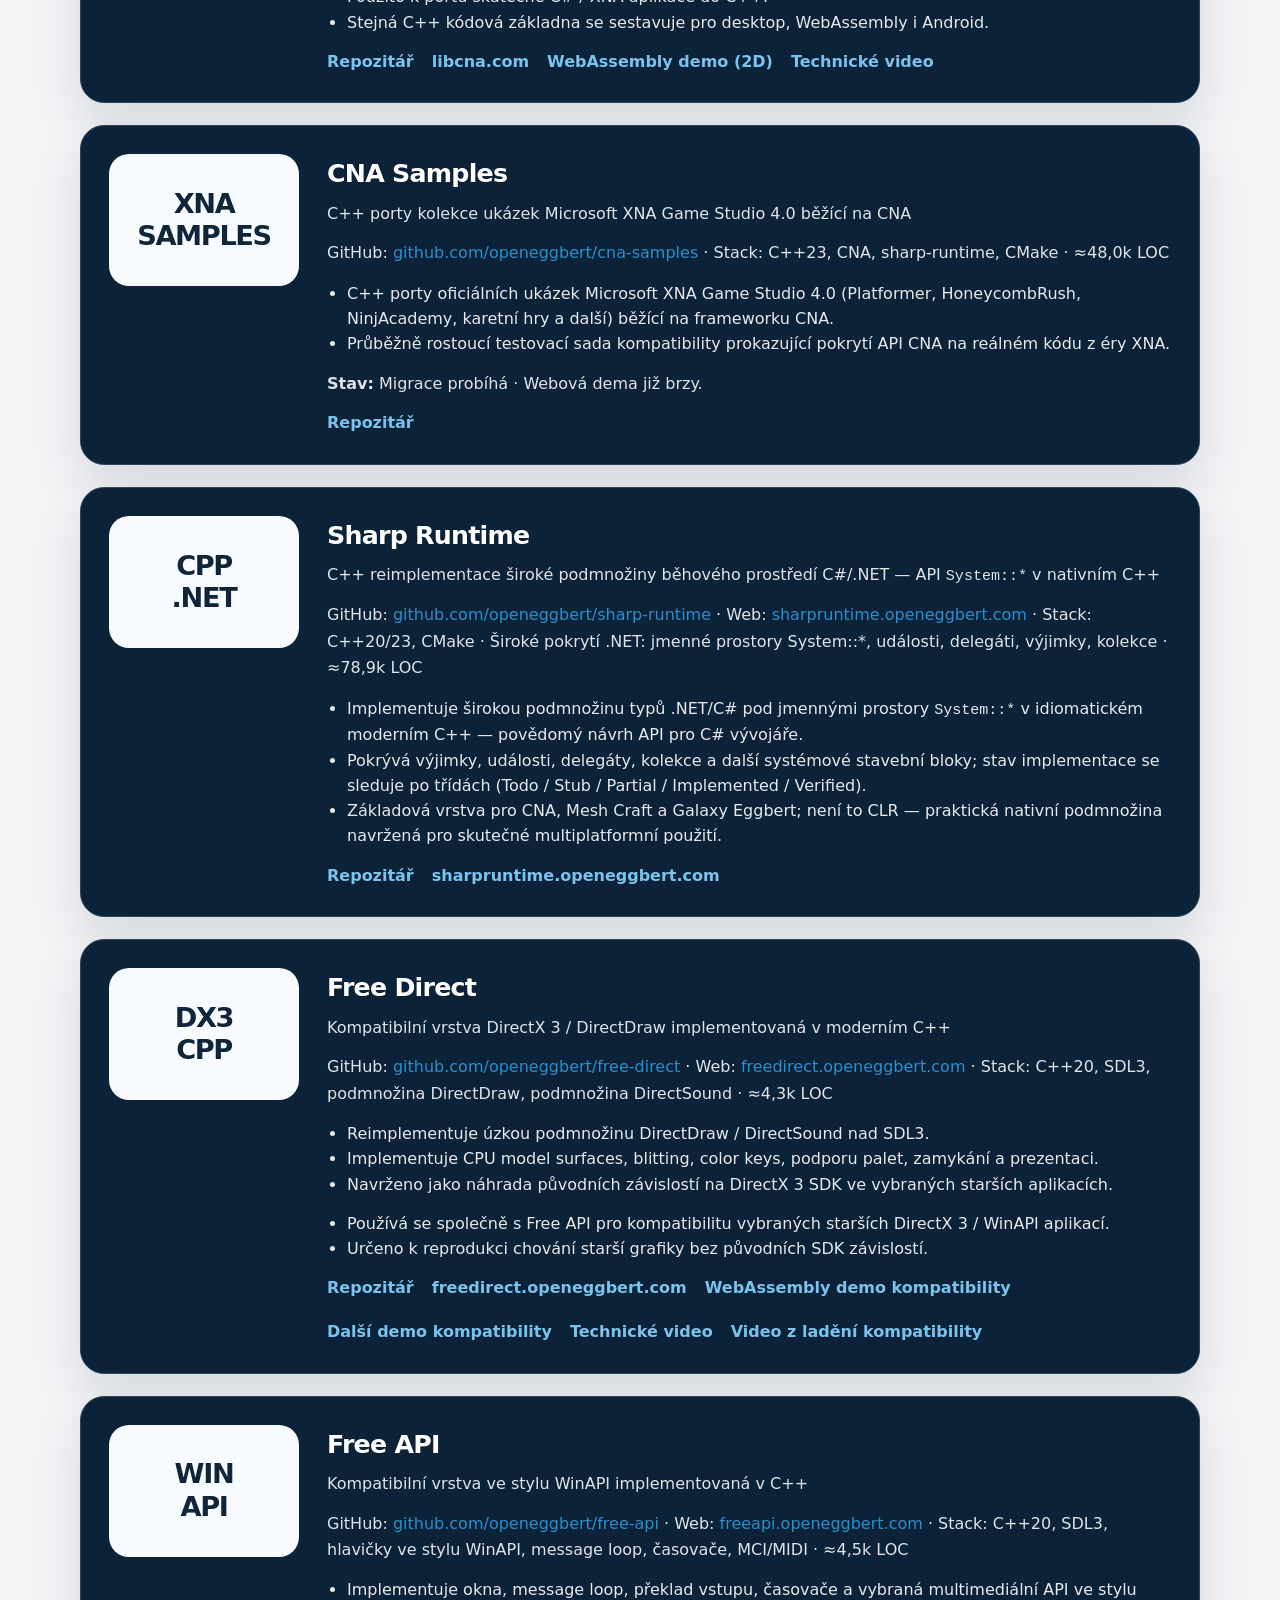
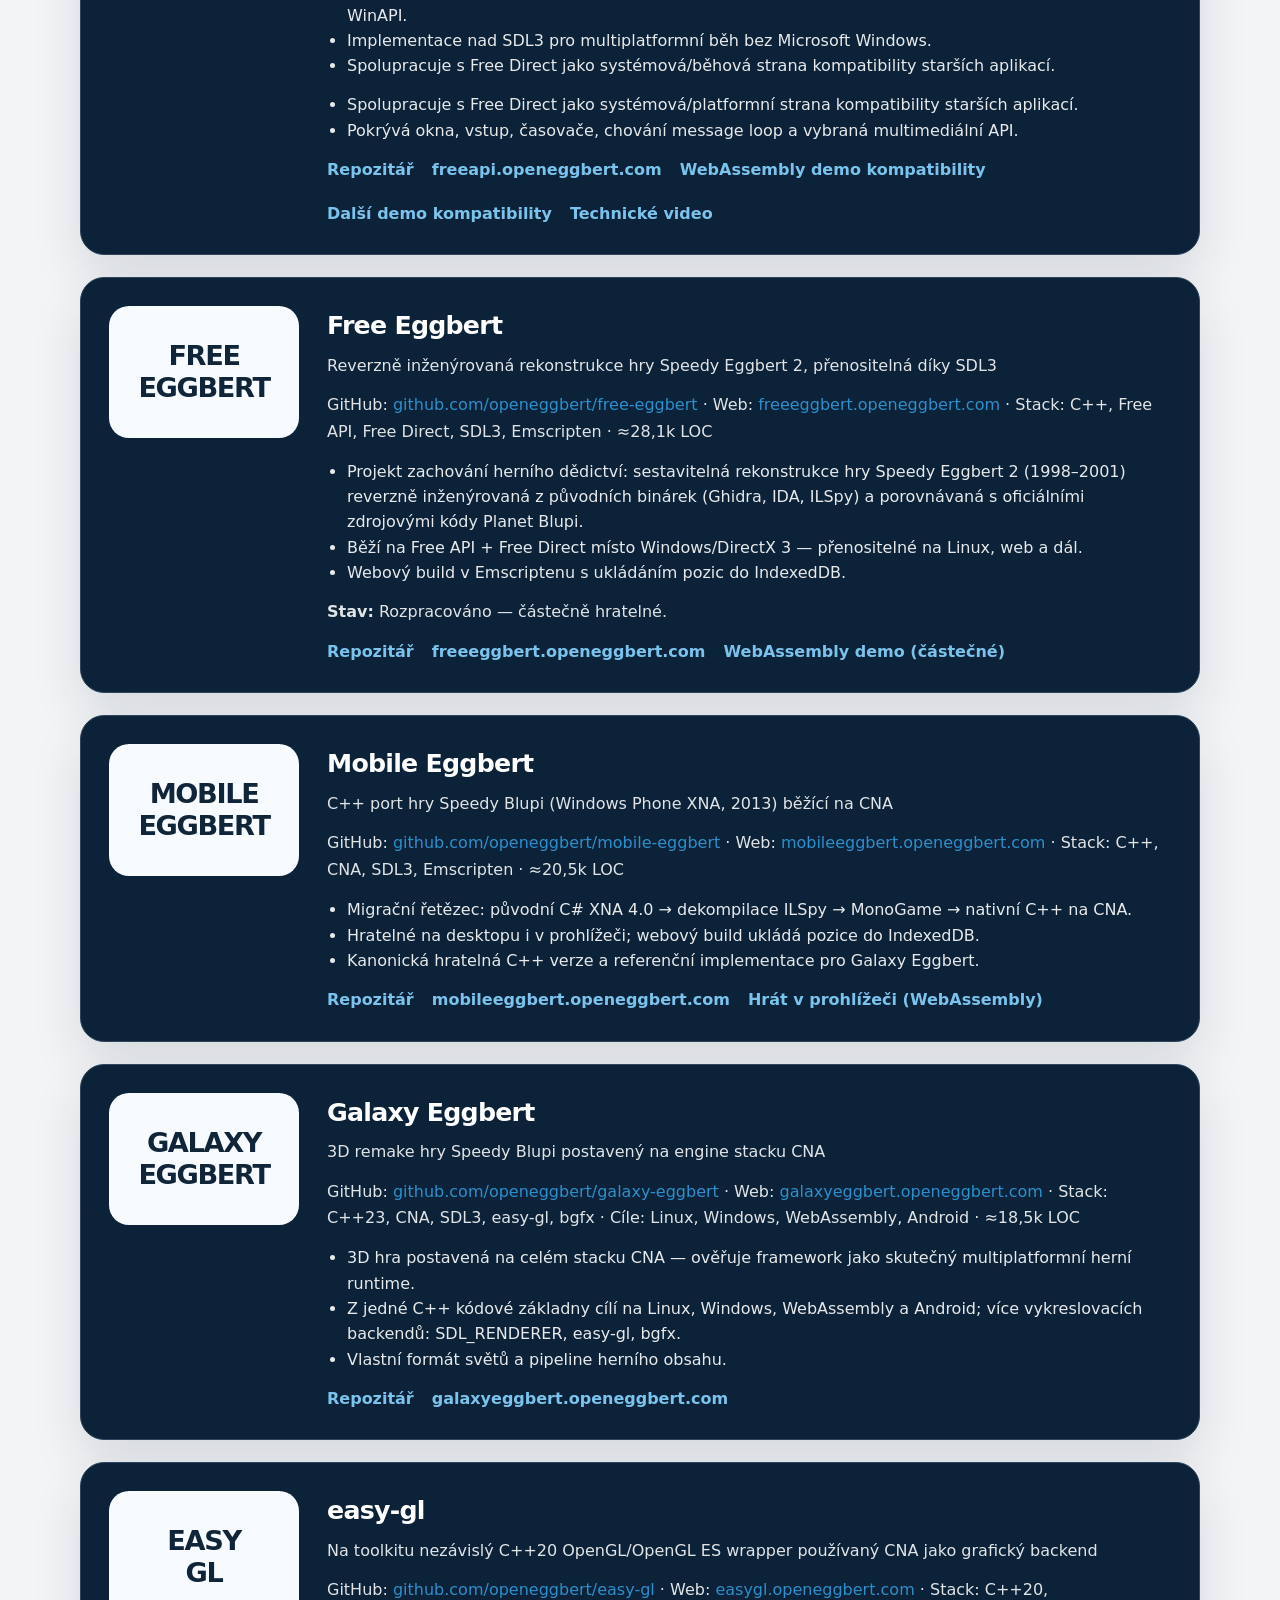
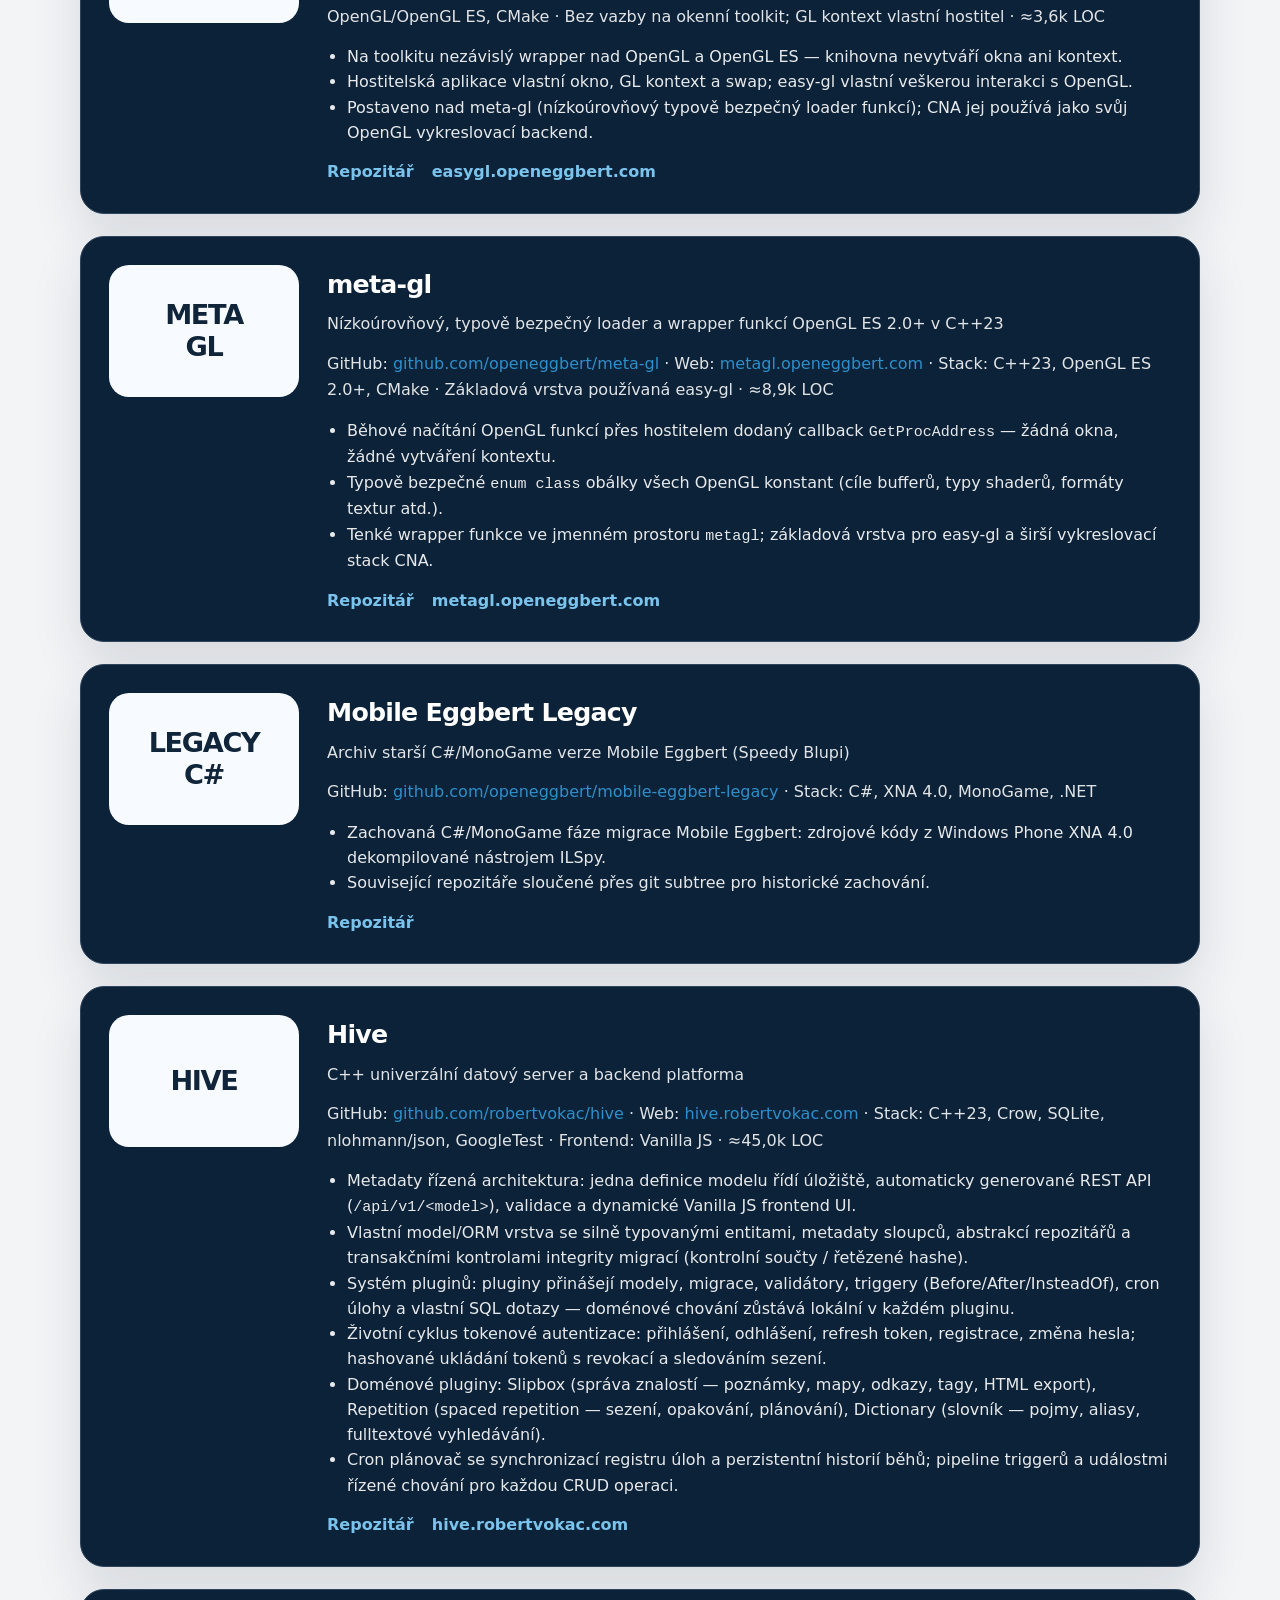
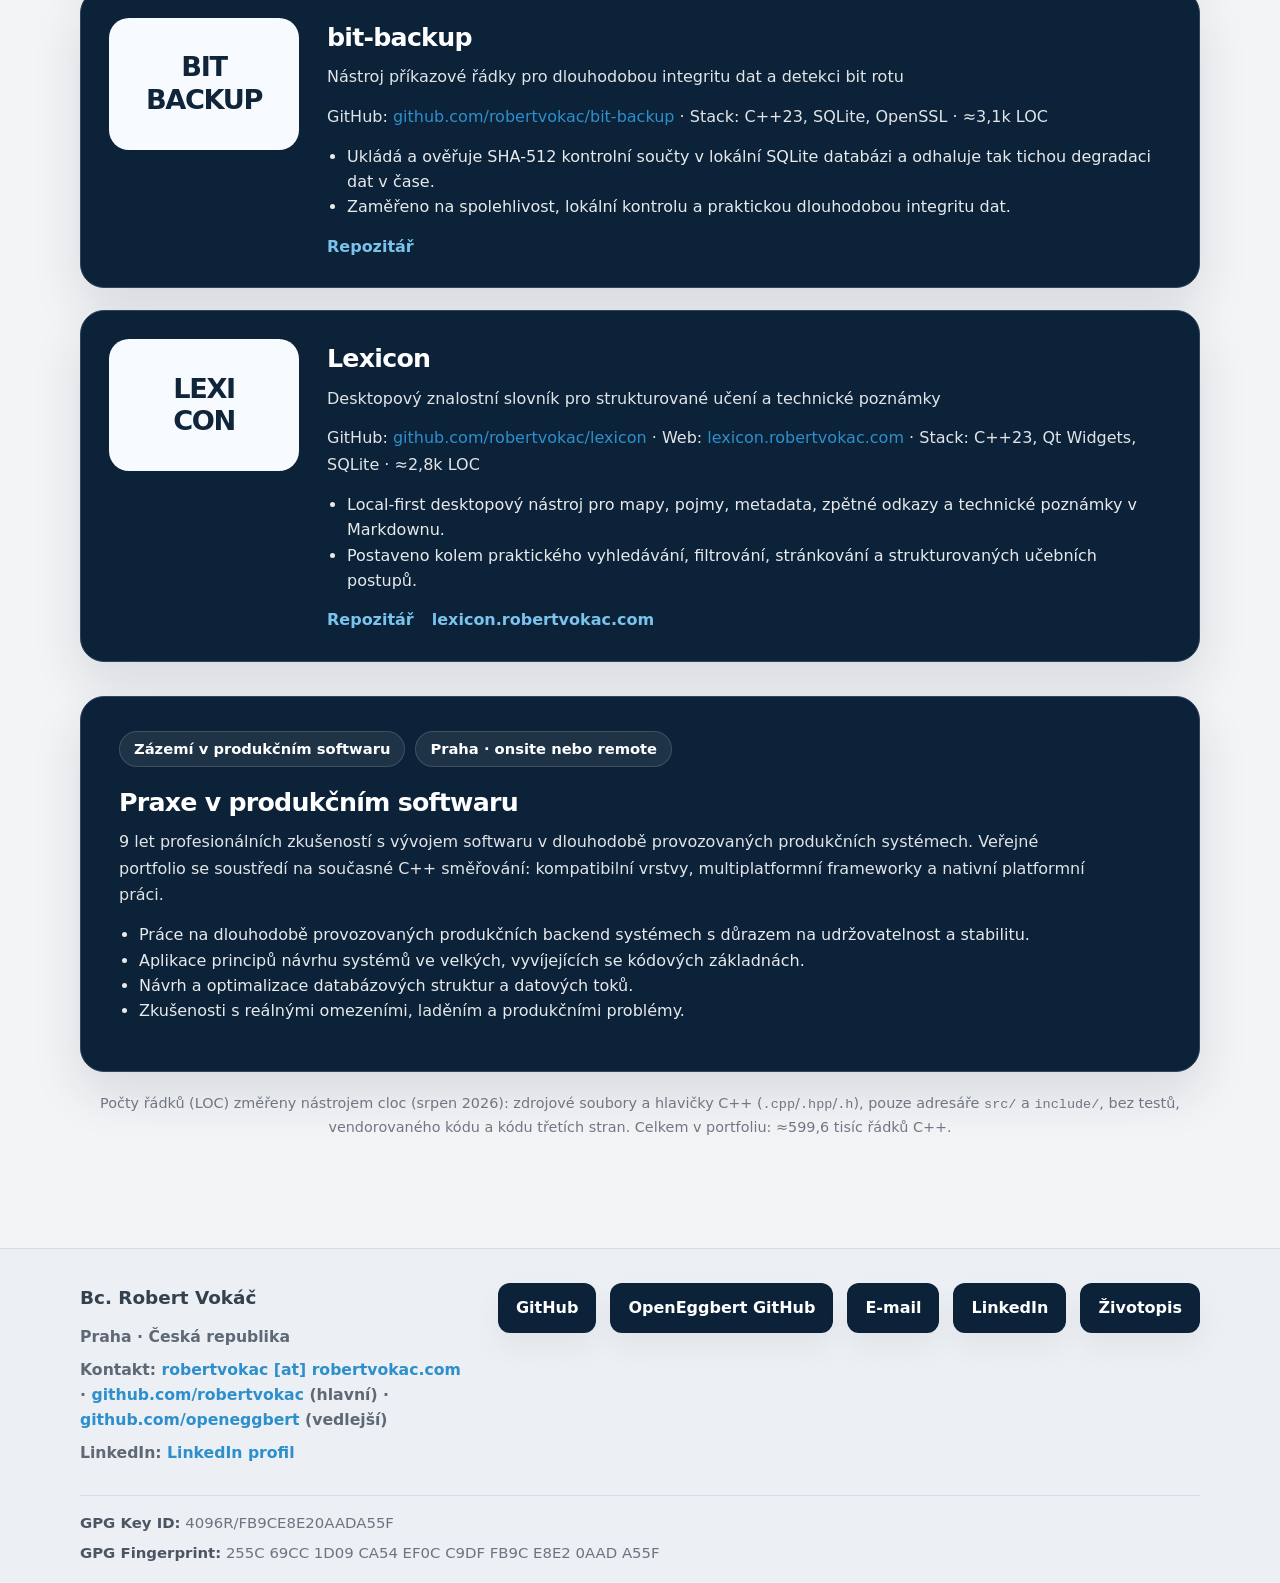
==== commit c8f6e2b9: "Remove 5 discontinued projects, refresh LOC after CNA/Sharp Runtime modularization Remove CNA Craft," ====
--- a/indexcz.html
+++ b/indexcz.html
@@ -923,7 +923,7 @@
 <div class="hero-panel">
 <div class="hero-kicker">Moderní C++ · Multiplatformní systémy · Kompatibilní vrstvy</div>
 <h1>C++ softwarový inženýr budující multiplatformní systémy a kompatibilní vrstvy</h1>
-<p>Navrhuji a implementuji 3D nástroje, C++ frameworky, vrstvy platformní abstrakce a kompatibilní systémy reprodukující chování starších API bez původních závislostí. Moje práce zahrnuje 3D editor scén Mesh Craft a vrstvy ve stylu XNA, DirectDraw a WinAPI nad SDL3, OpenGL a příbuznými technologiemi — ≈478,6 tisíc řádků C++ ve veřejných repozitářích.</p>
+<p>Navrhuji a implementuji 3D nástroje, C++ frameworky, vrstvy platformní abstrakce a kompatibilní systémy reprodukující chování starších API bez původních závislostí. Moje práce zahrnuje 3D editor scén Mesh Craft a vrstvy ve stylu XNA, DirectDraw a WinAPI nad SDL3, OpenGL a příbuznými technologiemi — ≈599,6 tisíc řádků C++ ve veřejných repozitářích.</p>
 <div class="hero-highlights">
 <span>Vývoj systémů v moderním C++20/23</span>
 <span>Windows · Linux · WebAssembly · Android</span>
@@ -996,7 +996,7 @@
 <li>Vyvíjím <a href="https://github.com/openeggbert/mesh-craft" rel="noreferrer" target="_blank">Mesh Craft</a> (<a href="https://meshcraft3d.com" rel="noreferrer" target="_blank">meshcraft3d.com</a>), C++23 3D editor scén pro formát MC3.</li>
 <li>Vyvíjím <a href="https://github.com/openeggbert/cna" rel="noreferrer" target="_blank">CNA</a> jako multiplatformní C++ framework implementující programovací model ve stylu XNA pro Windows, Linux, WebAssembly a Android — spolu s <a href="https://github.com/openeggbert/cna-samples" rel="noreferrer" target="_blank">CNA Samples</a>, porty oficiální kolekce ukázek XNA.</li>
 <li>Vyvíjím <a href="https://github.com/openeggbert/free-direct" rel="noreferrer" target="_blank">Free Direct</a> a <a href="https://github.com/openeggbert/free-api" rel="noreferrer" target="_blank">Free API</a> jako kompatibilní vrstvy nad SDL3 pro starší DirectX 3 / WinAPI aplikace, pohánějící <a href="https://github.com/openeggbert/free-eggbert" rel="noreferrer" target="_blank">Free Eggbert</a> a dema na <a href="https://speedyblupi.com" rel="noreferrer" target="_blank">speedyblupi.com</a>.</li>
-<li>Frameworkovou práci podporují <a href="https://github.com/openeggbert/easy-gl" rel="noreferrer" target="_blank">easy-gl</a>, <a href="https://github.com/openeggbert/meta-gl" rel="noreferrer" target="_blank">meta-gl</a>, <a href="https://github.com/openeggbert/easy-3d" rel="noreferrer" target="_blank">easy-3d</a> a <a href="https://github.com/openeggbert/sharp-runtime" rel="noreferrer" target="_blank">sharp-runtime</a> (široká podmnožina C#/.NET v nativním C++).</li>
+<li>Frameworkovou práci podporují <a href="https://github.com/openeggbert/easy-gl" rel="noreferrer" target="_blank">easy-gl</a>, <a href="https://github.com/openeggbert/meta-gl" rel="noreferrer" target="_blank">meta-gl</a> a <a href="https://github.com/openeggbert/sharp-runtime" rel="noreferrer" target="_blank">sharp-runtime</a> (široká podmnožina C#/.NET v nativním C++).</li>
 <li>Stavím <a href="https://github.com/openeggbert/mobile-eggbert" rel="noreferrer" target="_blank">Mobile Eggbert</a> a <a href="https://github.com/openeggbert/galaxy-eggbert" rel="noreferrer" target="_blank">Galaxy Eggbert</a> jako skutečné hry ověřující stack CNA.</li>
 <li>Vyvíjím <a href="https://github.com/robertvokac/hive" rel="noreferrer" target="_blank">Hive</a> (<a href="https://hive.robertvokac.com" rel="noreferrer" target="_blank">hive.robertvokac.com</a>), modulární C++23 metadaty řízený datový server.</li>
 </ul>
@@ -1052,7 +1052,7 @@
 <div class="side-card card"><h4>Vlajkový projekt</h4>
 <p>Mesh Craft — 3D editor scén pro formát MC3</p></div>
 <div class="side-card card"><h4>Další projekty</h4>
-<p>CNA · CNA Samples · Sharp Runtime · Free Direct · Free API · Free Eggbert · Mobile Eggbert · Galaxy Eggbert · easy-gl · easy-3d · meta-gl · Hive</p></div>
+<p>CNA · CNA Samples · Sharp Runtime · Free Direct · Free API · Free Eggbert · Mobile Eggbert · Galaxy Eggbert · easy-gl · meta-gl · Hive</p></div>
 <div class="side-card card"><h4>Cílové role</h4>
 <p>C++ systémy, multiplatformní vývoj, nástroje a vývoj frameworků</p></div>
 <div class="side-card card"><h4>Angličtina</h4>
@@ -1100,7 +1100,7 @@
 <div class="project-content">
 <h3>Mesh Craft</h3>
 <p class="project-role">3D editor scén a modelovací aplikace pro formát MC3</p>
-<p class="project-meta">GitHub: <a href="https://github.com/openeggbert/mesh-craft" rel="noreferrer" target="_blank">github.com/openeggbert/mesh-craft</a> · Web: <a href="https://meshcraft3d.com" rel="noreferrer" target="_blank">meshcraft3d.com</a> · <a href="https://meshcraft.openeggbert.com" rel="noreferrer" target="_blank">meshcraft.openeggbert.com</a> · Stack: C++23, CNA, sharp-runtime, Dear ImGui · Nativní formát <code>.mc3.xml</code> kompilovaný do glTF/GLB · ≈29,4k LOC</p>
+<p class="project-meta">GitHub: <a href="https://github.com/openeggbert/mesh-craft" rel="noreferrer" target="_blank">github.com/openeggbert/mesh-craft</a> · Web: <a href="https://meshcraft3d.com" rel="noreferrer" target="_blank">meshcraft3d.com</a> · <a href="https://meshcraft.openeggbert.com" rel="noreferrer" target="_blank">meshcraft.openeggbert.com</a> · Stack: C++23, CNA, sharp-runtime, Dear ImGui · Nativní formát <code>.mc3.xml</code> kompilovaný do glTF/GLB · ≈41,2k LOC</p>
 <ul>
 <li>3D modelář s primitivy (kvádr, koule, válec, kužel, rovina, torus, kapsle, disk), CSG booleovskými operacemi (sjednocení, rozdíl, průnik přes Manifold), materiály, PBR texturami a hierarchickými skupinami.</li>
 <li>Podpora animací: pozice, rotace, měřítko, viditelnost, barva materiálu a deformační kanály; znovupoužitelné definice prefabů/instancí, vrstvy, tagy, kolizní hinty, mlha a nastavení prostředí.</li>
@@ -1120,13 +1120,14 @@
 <div class="project-content">
 <h3>CNA</h3>
 <p class="project-role">Multiplatformní C++ framework implementující API ve stylu XNA</p>
-<p class="project-meta">GitHub: <a href="https://github.com/openeggbert/cna" rel="noreferrer" target="_blank">github.com/openeggbert/cna</a> · Web: <a href="https://libcna.com" rel="noreferrer" target="_blank">libcna.com</a> · <a href="https://cna.openeggbert.com" rel="noreferrer" target="_blank">cna.openeggbert.com</a> · Stack: C++20, SDL3, CMake, OpenGL/easy-gl, Vulkan, bgfx, WebGPU, Direct3D 9/11/12, Windows/Linux/WebAssembly/Android · ≈181,2k LOC</p>
+<p class="project-meta">GitHub: <a href="https://github.com/openeggbert/cna" rel="noreferrer" target="_blank">github.com/openeggbert/cna</a> · Web: <a href="https://libcna.com" rel="noreferrer" target="_blank">libcna.com</a> · <a href="https://cna.openeggbert.com" rel="noreferrer" target="_blank">cna.openeggbert.com</a> · Stack: C++20, SDL3, CMake, OpenGL/easy-gl, Vulkan, bgfx, WebGPU, Direct3D 9/11/12, Windows/Linux/WebAssembly/Android · ≈292,2k LOC</p>
 <ul>
 <li>API ve stylu XNA v nativním C++ pod <code>Microsoft::Xna::Framework</code>.</li>
 <li>Vlastní multiplatformní framework s vykreslováním, vstupem, zvukem, životním cyklem prostředků a
                                 abstrakcí backendů.
                             </li>
-<li>12 zaměnitelných vykreslovacích backendů: SDL_Renderer, OpenGL/easy-gl, Vulkan, bgfx, WebGPU, nativní Direct3D 9/11/12 (ověřeno přes Wine/DXVK), SDL_GPU (postavený na Vulkanu), HTML Canvas, ASCII a DX3 (DirectDraw backend postavený nad Free Direct).</li>
+<li>46 vykreslovacích backendů pokrývajících moderní API (Vulkan, bgfx, WebGPU, nativní Direct3D 9/10/11/12, SDL_GPU, Metal, Diligent Engine, Sokol), celou řadu starších DirectX (DirectX 1–9, ověřeno přes Wine/DXVK), desktopové i mobilní OpenGL/OpenGL ES/OpenVG a specializované cíle (HTML Canvas, SVG, GDI, Glide, headless).</li>
+<li>Restrukturalizováno na 15 samostatně sestavitelných modulů plus vrstvu vykreslovacích backendů o ~40 backendech, každý s vlastním CMake cílem.</li>
 </ul>
 
 <ul><li>Nativní C++/SDL3 implementace nahrazující závislosti na XNA / MonoGame.</li><li>Použito k portu skutečné C# / XNA aplikace do C++.</li><li>Stejná C++ kódová základna se sestavuje pro desktop, WebAssembly i Android.</li></ul>
@@ -1154,27 +1155,12 @@
 </div>
 </article>
 <article class="project-card" data-category="core">
-<div class="project-media">VOXEL<br/>CRAFT</div>
-<div class="project-content">
-<h3>CNA Craft</h3>
-<p class="project-role">Minecraftu podobný first-person prototyp voxelového světa postavený na CNA</p>
-<p class="project-meta">GitHub: <a href="https://github.com/openeggbert/cna-craft" rel="noreferrer" target="_blank">github.com/openeggbert/cna-craft</a> · Stack: C++23, CNA, SQLite, CMake · ≈6,3k LOC</p>
-<ul>
-<li>Věrný C++ port fogleman/Craft: neomezený blokový terén streamovaný po chuncích s pečeným ambient occlusion, 54 typy bloků, příkazy pro editaci světa a cedule.</li>
-<li>DDA voxelový raycasting pro těžbu a pokládání bloků; delta perzistence světa v SQLite; multiplayer proti vlastnímu serveru.</li>
-<li>Běží na backendech CNA OpenGL, Vulkan a bgfx a je hratelný v prohlížeči přes WebAssembly/WebGL2 — voxelová ukázka prověřující 3D cestu frameworku.</li>
-</ul>
-<p><strong>Stav:</strong> Ve vývoji — raný prototyp.</p>
-<div class="project-actions"><a href="https://github.com/openeggbert/cna-craft" rel="noreferrer" target="_blank">Repozitář</a></div>
-</div>
-</article>
-<article class="project-card" data-category="core">
 <div class="project-media">CPP<br/>.NET</div>
 <div class="project-content">
 <h3>Sharp Runtime</h3>
 <p class="project-role">C++ reimplementace široké podmnožiny běhového prostředí C#/.NET — API <code>System::*</code> v nativním C++</p>
 <p class="project-meta">GitHub: <a href="https://github.com/openeggbert/sharp-runtime" rel="noreferrer" target="_blank">github.com/openeggbert/sharp-runtime</a> · Web: <a href="https://sharpruntime.openeggbert.com" rel="noreferrer" target="_blank">sharpruntime.openeggbert.com</a>
-                            · Stack: C++20/23, CMake · Široké pokrytí .NET: jmenné prostory System::*, události, delegáti, výjimky, kolekce · ≈70,7k LOC</p>
+                            · Stack: C++20/23, CMake · Široké pokrytí .NET: jmenné prostory System::*, události, delegáti, výjimky, kolekce · ≈78,9k LOC</p>
 <ul>
 <li>Implementuje širokou podmnožinu typů .NET/C# pod jmennými prostory <code>System::*</code> v idiomatickém moderním C++ — povědomý návrh API pro C# vývojáře.</li>
 <li>Pokrývá výjimky, události, delegáty, kolekce a další systémové stavební bloky; stav implementace se sleduje po třídách (Todo / Stub / Partial / Implemented / Verified).</li>
@@ -1293,7 +1279,7 @@
 <h3>Galaxy Eggbert</h3>
 <p class="project-role">3D remake hry Speedy Blupi postavený na engine stacku CNA</p>
 <p class="project-meta">GitHub: <a href="https://github.com/openeggbert/galaxy-eggbert" rel="noreferrer" target="_blank">github.com/openeggbert/galaxy-eggbert</a> · Web: <a href="https://galaxyeggbert.openeggbert.com" rel="noreferrer" target="_blank">galaxyeggbert.openeggbert.com</a>
-                            · Stack: C++23, CNA, SDL3, easy-gl, bgfx · Cíle: Linux, Windows, WebAssembly, Android · ≈17,3k LOC</p>
+                            · Stack: C++23, CNA, SDL3, easy-gl, bgfx · Cíle: Linux, Windows, WebAssembly, Android · ≈18,5k LOC</p>
 <ul>
 <li>3D hra postavená na celém stacku CNA — ověřuje framework jako skutečný multiplatformní herní runtime.</li>
 <li>Z jedné C++ kódové základny cílí na Linux, Windows, WebAssembly a Android; více vykreslovacích backendů: SDL_RENDERER, easy-gl, bgfx.</li>
@@ -1320,27 +1306,12 @@
 </div>
 </article>
 <article class="project-card" data-category="core">
-<div class="project-media">EASY<br/>3D</div>
-<div class="project-content">
-<h3>easy-3d</h3>
-<p class="project-role">Malá pomocná knihovna v C++23 vedle CNA pro lehké 3D projekty</p>
-<p class="project-meta">GitHub: <a href="https://github.com/openeggbert/easy-3d" rel="noreferrer" target="_blank">github.com/openeggbert/easy-3d</a> · Web: <a href="https://easy3d.openeggbert.com" rel="noreferrer" target="_blank">easy3d.openeggbert.com</a> · Stack: C++23, CNA, CMake · ≈1,0k LOC</p>
-<ul>
-<li>Kamery (Camera3D, OrbitCamera, FollowCamera), atlas textur, dávkování billboardů a krychlí, debug draw.</li>
-<li>Záměrně pomocná knihovna vedle CNA — ne herní engine; žádné ECS, fyzika ani síťování.</li>
-<li>První konkrétní uživatel: Galaxy Eggbert.</li>
-</ul>
-<div class="project-actions"><a href="https://github.com/openeggbert/easy-3d" rel="noreferrer" target="_blank">Repozitář</a>
-<a href="https://easy3d.openeggbert.com" rel="noreferrer" target="_blank">easy3d.openeggbert.com</a></div>
-</div>
-</article>
-<article class="project-card" data-category="core">
 <div class="project-media">META<br/>GL</div>
 <div class="project-content">
 <h3>meta-gl</h3>
 <p class="project-role">Nízkoúrovňový, typově bezpečný loader a wrapper funkcí OpenGL ES 2.0+ v C++23</p>
 <p class="project-meta">GitHub: <a href="https://github.com/openeggbert/meta-gl" rel="noreferrer" target="_blank">github.com/openeggbert/meta-gl</a> · Web: <a href="https://metagl.openeggbert.com" rel="noreferrer" target="_blank">metagl.openeggbert.com</a> · Stack:
-                            C++23, OpenGL ES 2.0+, CMake · Základová vrstva používaná easy-gl · ≈8,3k LOC</p>
+                            C++23, OpenGL ES 2.0+, CMake · Základová vrstva používaná easy-gl · ≈8,9k LOC</p>
 <ul>
 <li>Běhové načítání OpenGL funkcí přes hostitelem dodaný callback <code>GetProcAddress</code> — žádná okna, žádné vytváření kontextu.</li>
 <li>Typově bezpečné <code>enum class</code> obálky všech OpenGL konstant (cíle bufferů, typy shaderů, formáty textur atd.).</li>
@@ -1361,45 +1332,6 @@
 <li>Související repozitáře sloučené přes git subtree pro historické zachování.</li>
 </ul>
 <div class="project-actions"><a href="https://github.com/openeggbert/mobile-eggbert-legacy" rel="noreferrer" target="_blank">Repozitář</a></div>
-</div>
-</article>
-<article class="project-card" data-category="other">
-<div class="project-media">LIBGDX<br/>JAVA</div>
-<div class="project-content">
-<h3>Mobile Eggbert LibGDX</h3>
-<p class="project-role">Java/LibGDX port hry Speedy Blupi (Mobile Eggbert)</p>
-<p class="project-meta">GitHub: <a href="https://github.com/openeggbert/mobile-eggbert-libgdx" rel="noreferrer" target="_blank">github.com/openeggbert/mobile-eggbert-libgdx</a> · Stack: Java, LibGDX, Gradle</p>
-<ul>
-<li>Pokračuje v linii portů (C# XNA → MonoGame → C++/CNA → Java/LibGDX) s malým kompatibilním můstkem XNA/.NET v core modulu.</li>
-<li>Cíle: desktop (LWJGL3), Android a HTML.</li>
-</ul>
-<div class="project-actions"><a href="https://github.com/openeggbert/mobile-eggbert-libgdx" rel="noreferrer" target="_blank">Repozitář</a></div>
-</div>
-</article>
-<article class="project-card" data-category="other">
-<div class="project-media">SPRITE<br/>UTILS</div>
-<div class="project-content">
-<h3>Sprite Utils</h3>
-<p class="project-role">Malá C++23 knihovna utilit a assetů pro sprity</p>
-<p class="project-meta">GitHub: <a href="https://github.com/openeggbert/sprite-utils" rel="noreferrer" target="_blank">github.com/openeggbert/sprite-utils</a> · Stack: C++23, CMake · ≈2,2k LOC</p>
-<ul>
-<li>Utility a assety pro sprity (číselné spritesheety, webová komponenta) podporující herní projekty.</li>
-</ul>
-<div class="project-actions"><a href="https://github.com/openeggbert/sprite-utils" rel="noreferrer" target="_blank">Repozitář</a></div>
-</div>
-</article>
-<article class="project-card" data-category="other">
-<div class="project-media">YT<br/>FRONTEND</div>
-<div class="project-content">
-<h3>YouTube Frontend</h3>
-<p class="project-role">C++23 generátor statických HTML indexů pro videoarchivy ArchiveBox</p>
-<p class="project-meta">GitHub: <a href="https://github.com/openeggbert/youtube-frontend" rel="noreferrer" target="_blank">github.com/openeggbert/youtube-frontend</a> · Web: <a href="https://youtube.openeggbert.com" rel="noreferrer" target="_blank">youtube.openeggbert.com</a> · Stack: C++23, OpenCV, FFmpeg, libcurl · ≈2,3k LOC</p>
-<ul>
-<li>Generuje statické HTML indexové stránky pro videoarchivy ArchiveBox.</li>
-<li>Využívá OpenCV, knihovny FFmpeg a libcurl.</li>
-</ul>
-<div class="project-actions"><a href="https://github.com/openeggbert/youtube-frontend" rel="noreferrer" target="_blank">Repozitář</a>
-<a href="https://youtube.openeggbert.com" rel="noreferrer" target="_blank">youtube.openeggbert.com</a></div>
 </div>
 </article>
 <article class="project-card" data-category="core">
@@ -1477,7 +1409,7 @@
 </div>
 </article>
 </div>
-<p style="margin-top:20px;color:#707784;font-size:0.9rem;text-align:center;">Počty řádků (LOC) změřeny nástrojem cloc (červenec 2026): zdrojové soubory a hlavičky C++ (<code>.cpp</code>/<code>.hpp</code>/<code>.h</code>), pouze adresáře <code>src/</code> a <code>include/</code>, bez testů, vendorovaného kódu a kódu třetích stran. Celkem v portfoliu: ≈478,6 tisíc řádků C++.</p>
+<p style="margin-top:20px;color:#707784;font-size:0.9rem;text-align:center;">Počty řádků (LOC) změřeny nástrojem cloc (srpen 2026): zdrojové soubory a hlavičky C++ (<code>.cpp</code>/<code>.hpp</code>/<code>.h</code>), pouze adresáře <code>src/</code> a <code>include/</code>, bez testů, vendorovaného kódu a kódu třetích stran. Celkem v portfoliu: ≈599,6 tisíc řádků C++.</p>
 </div>
 </section>
 </main>
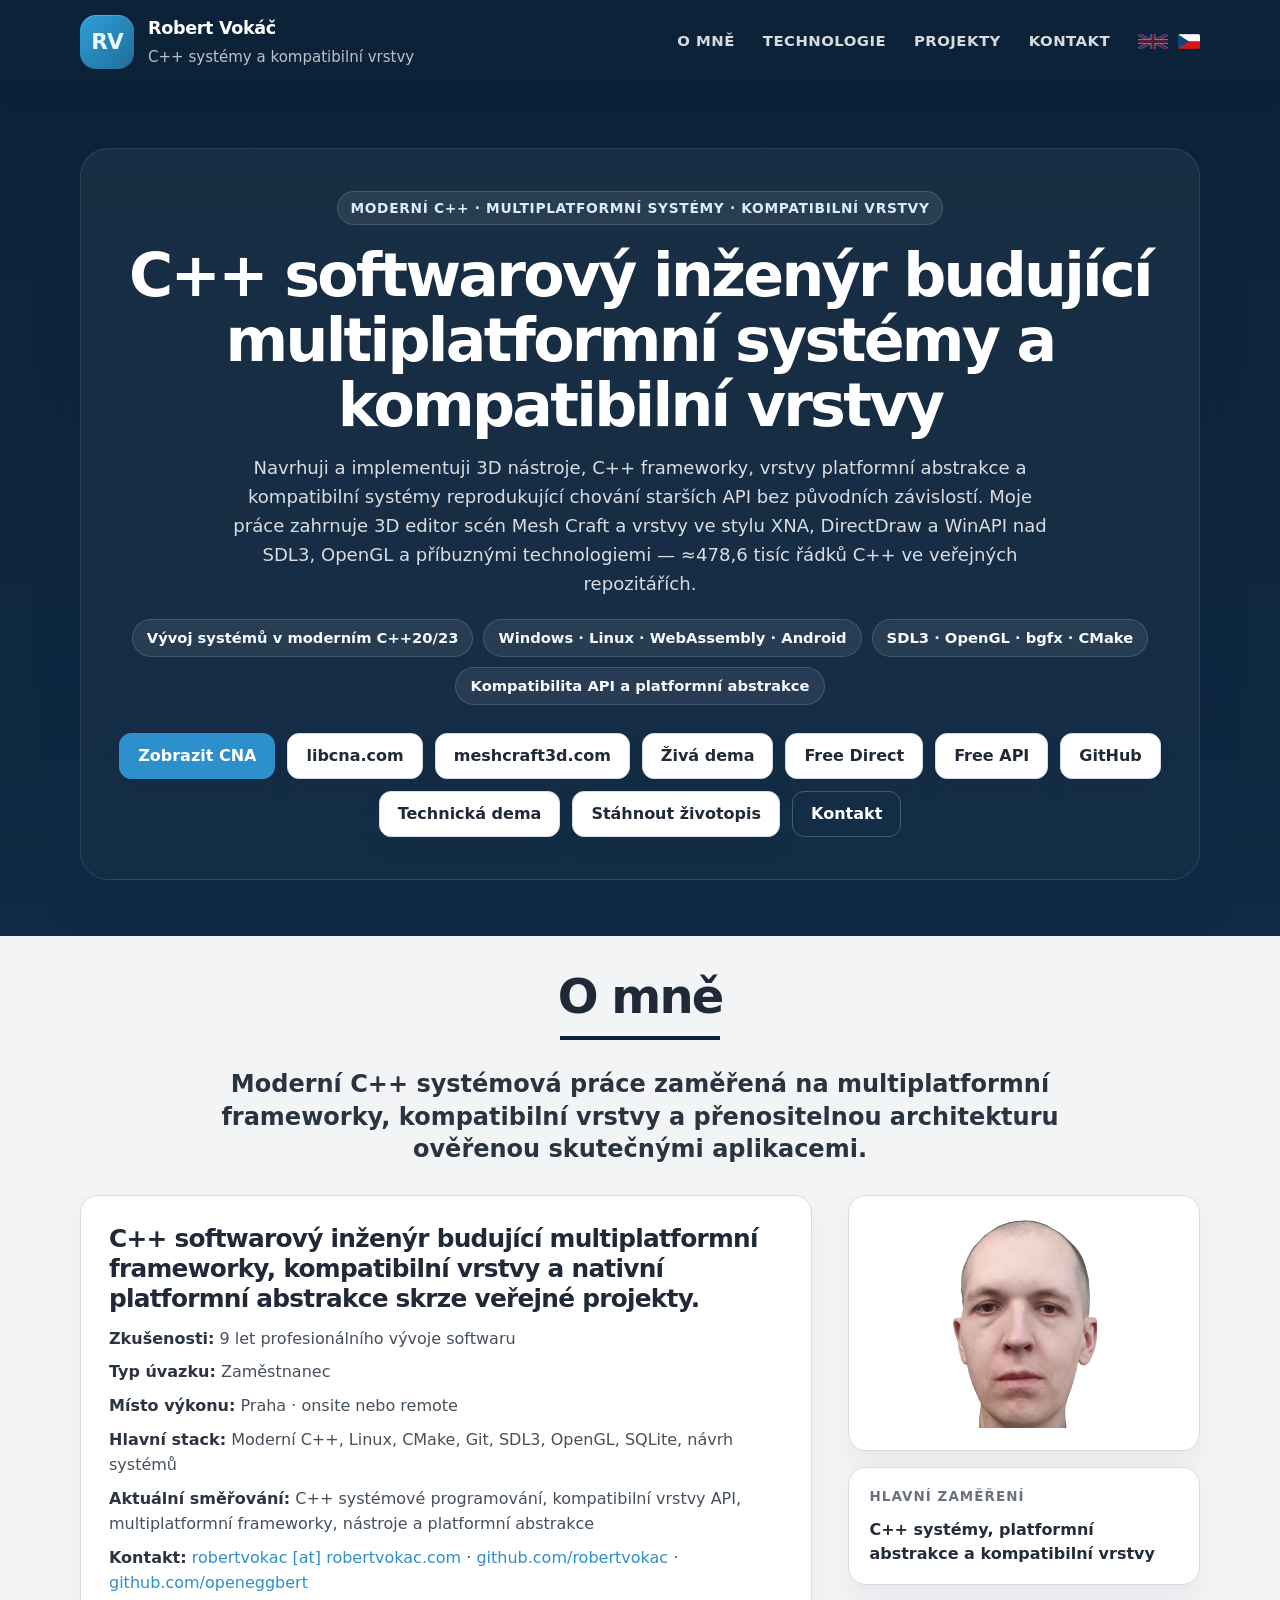
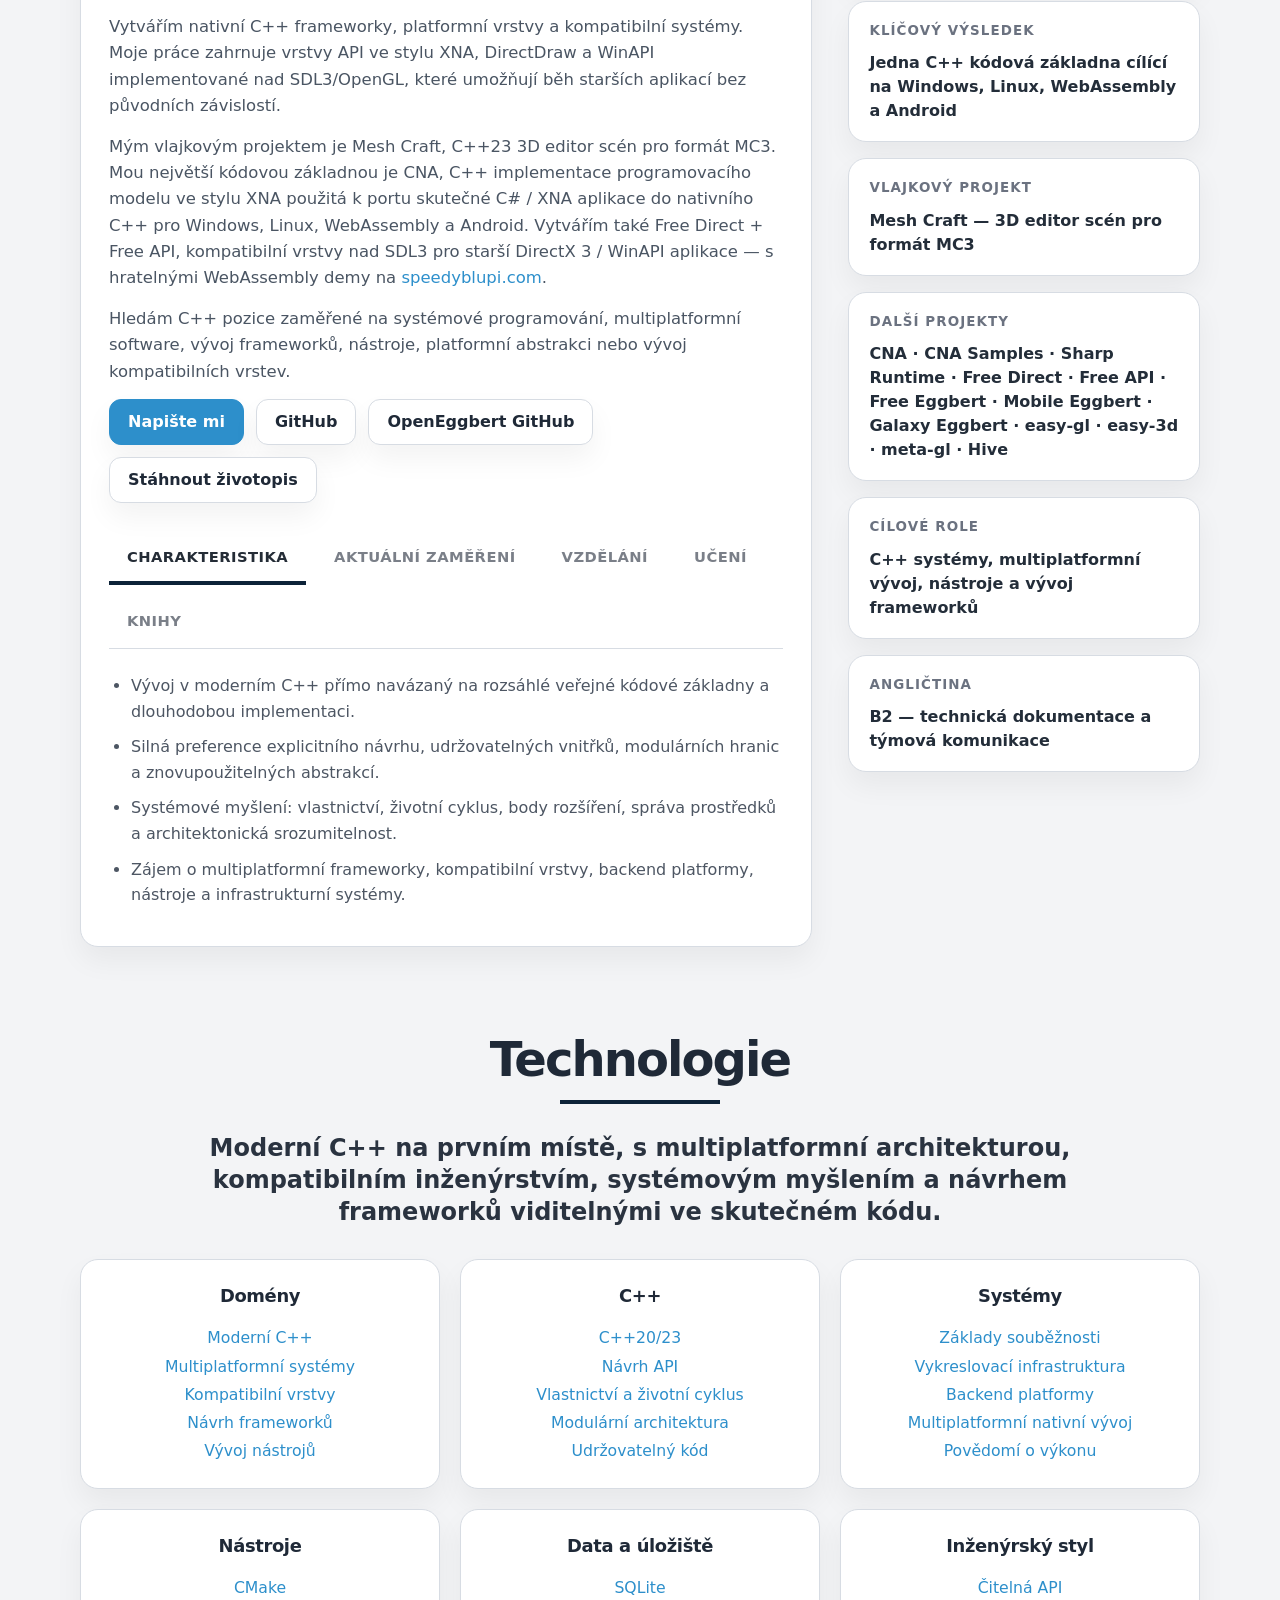
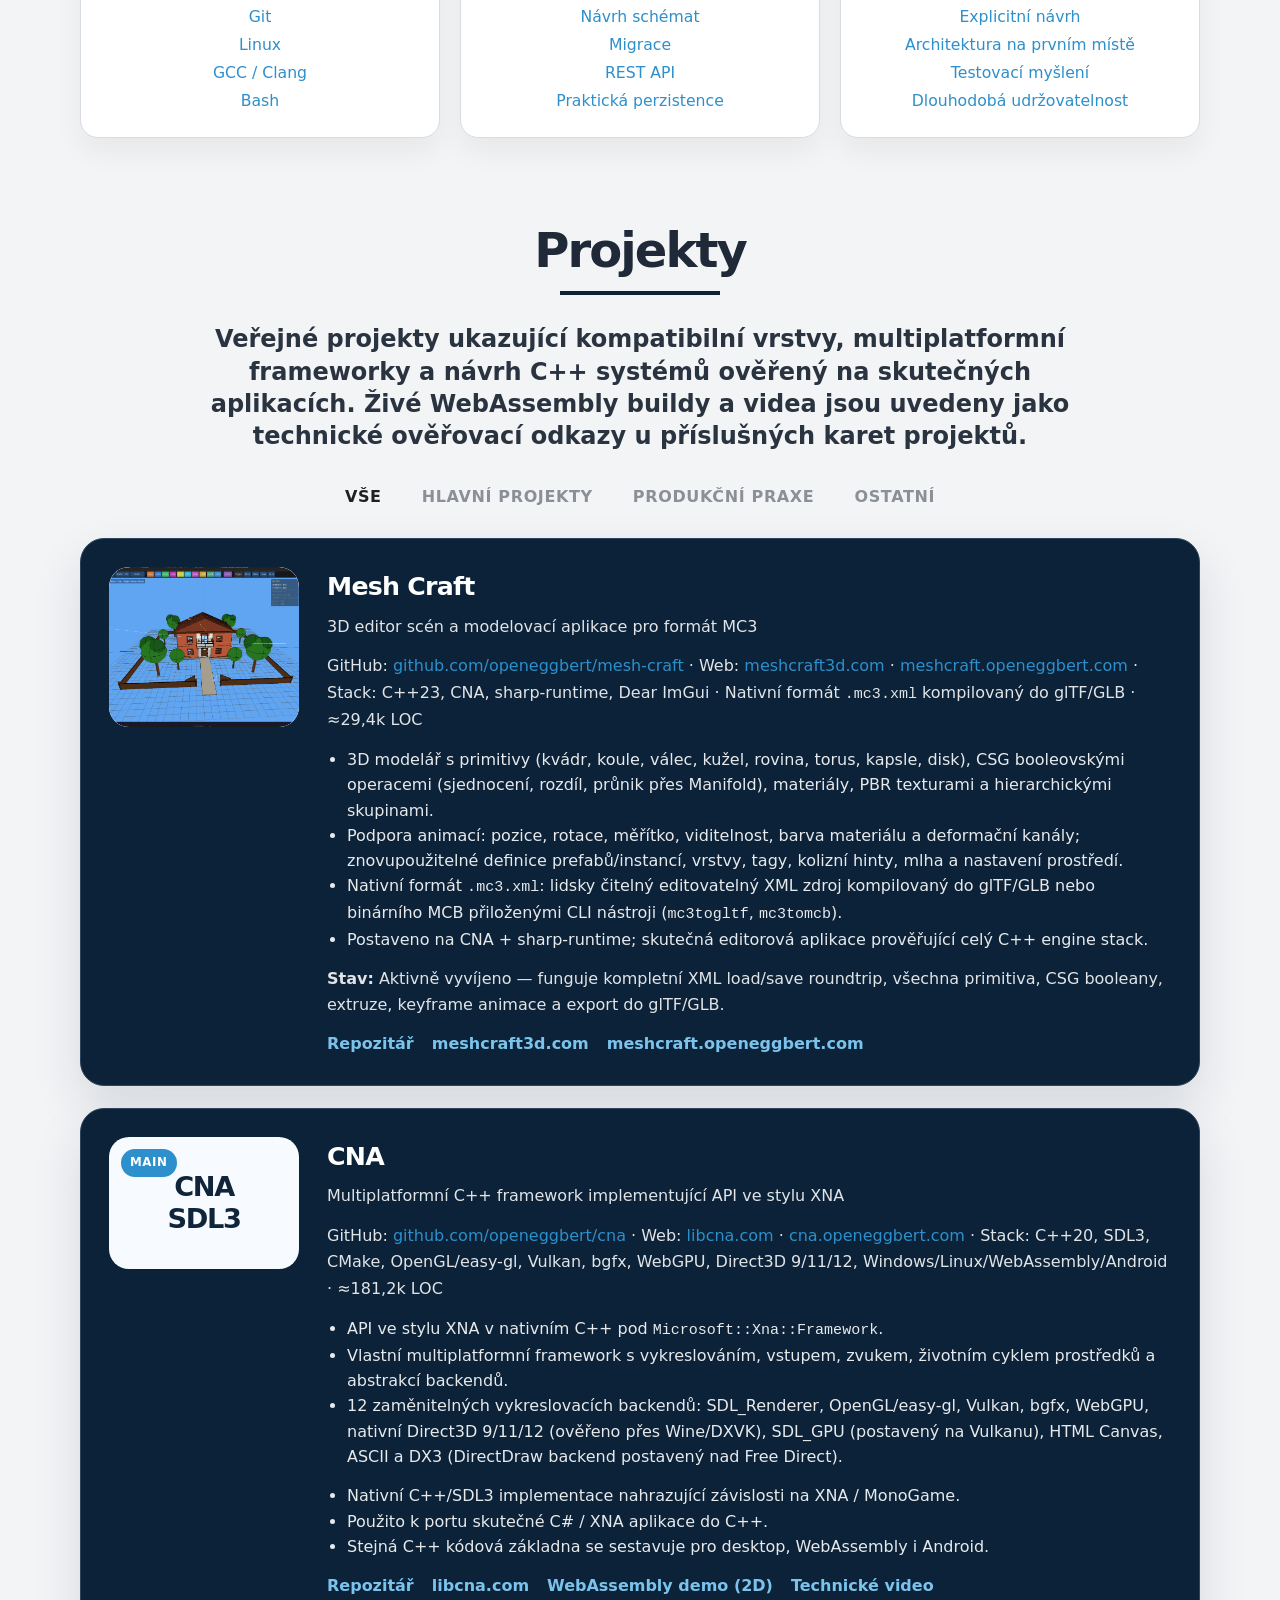
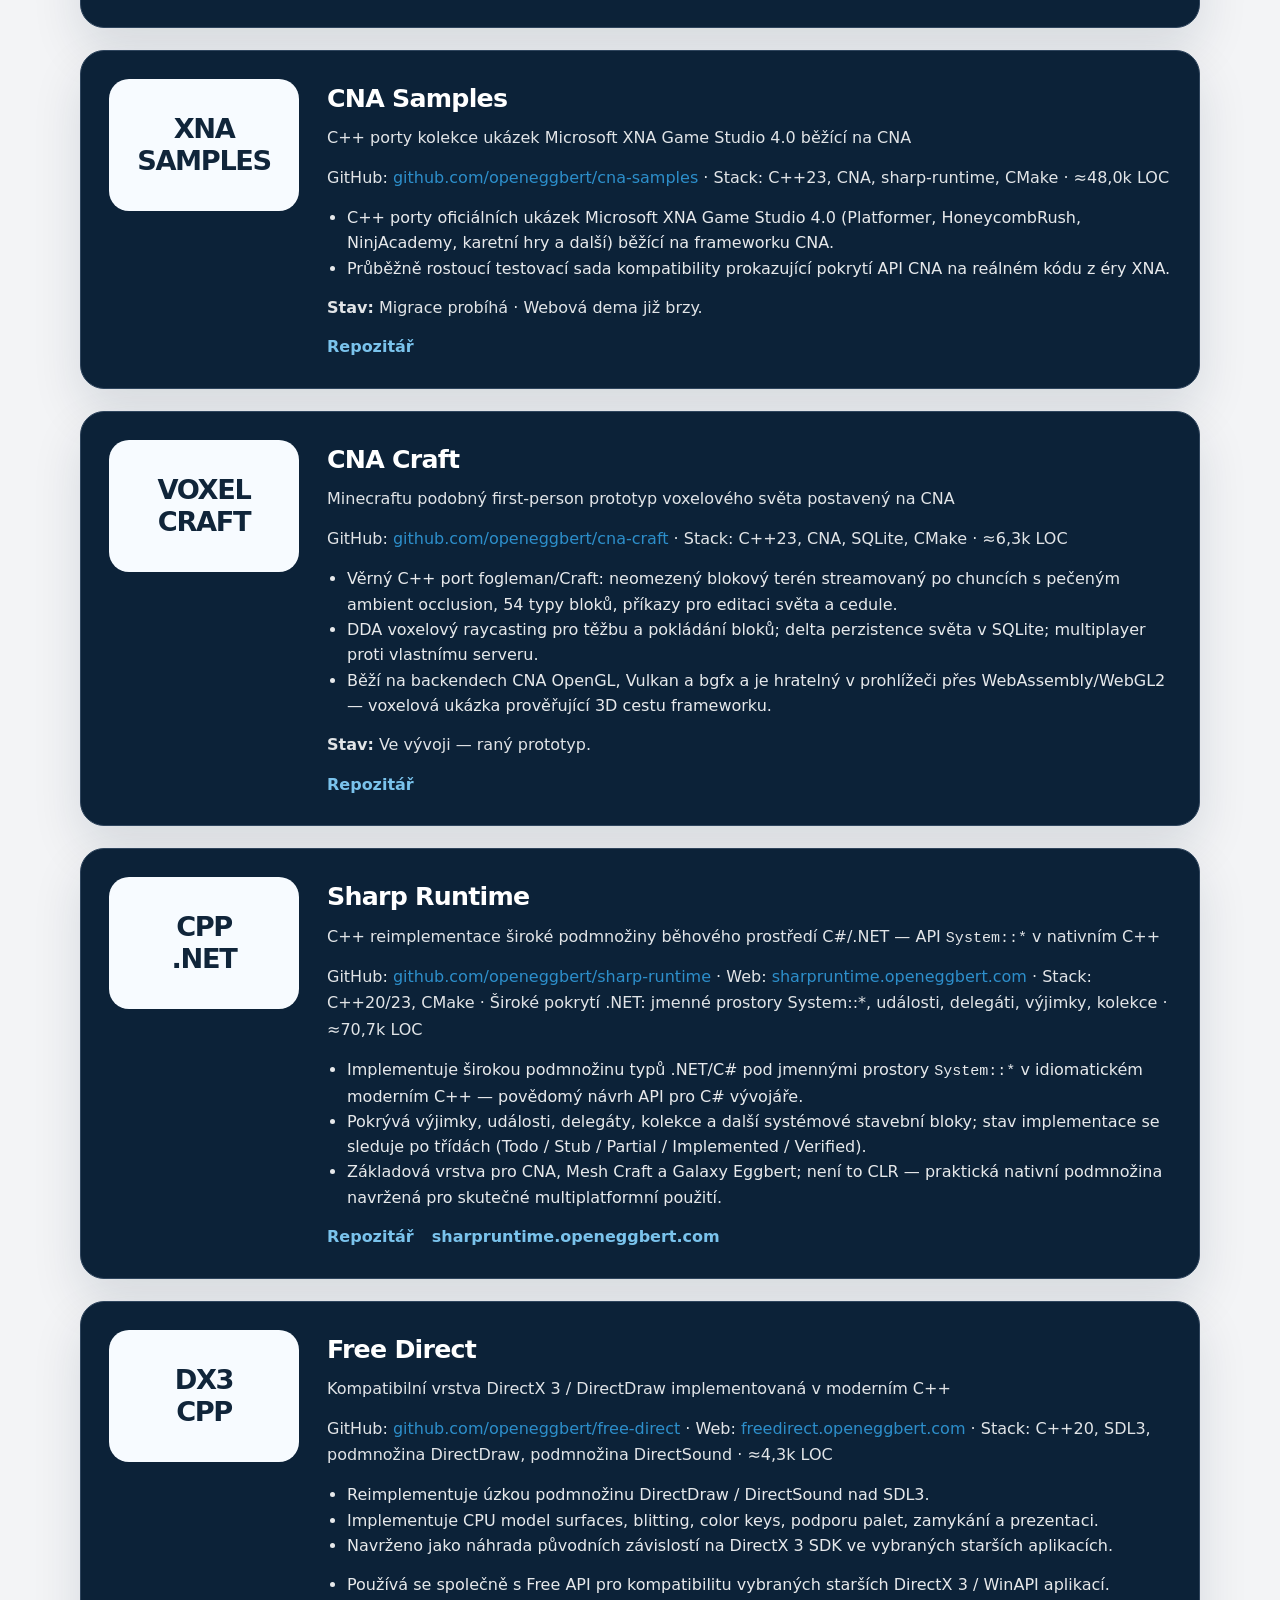
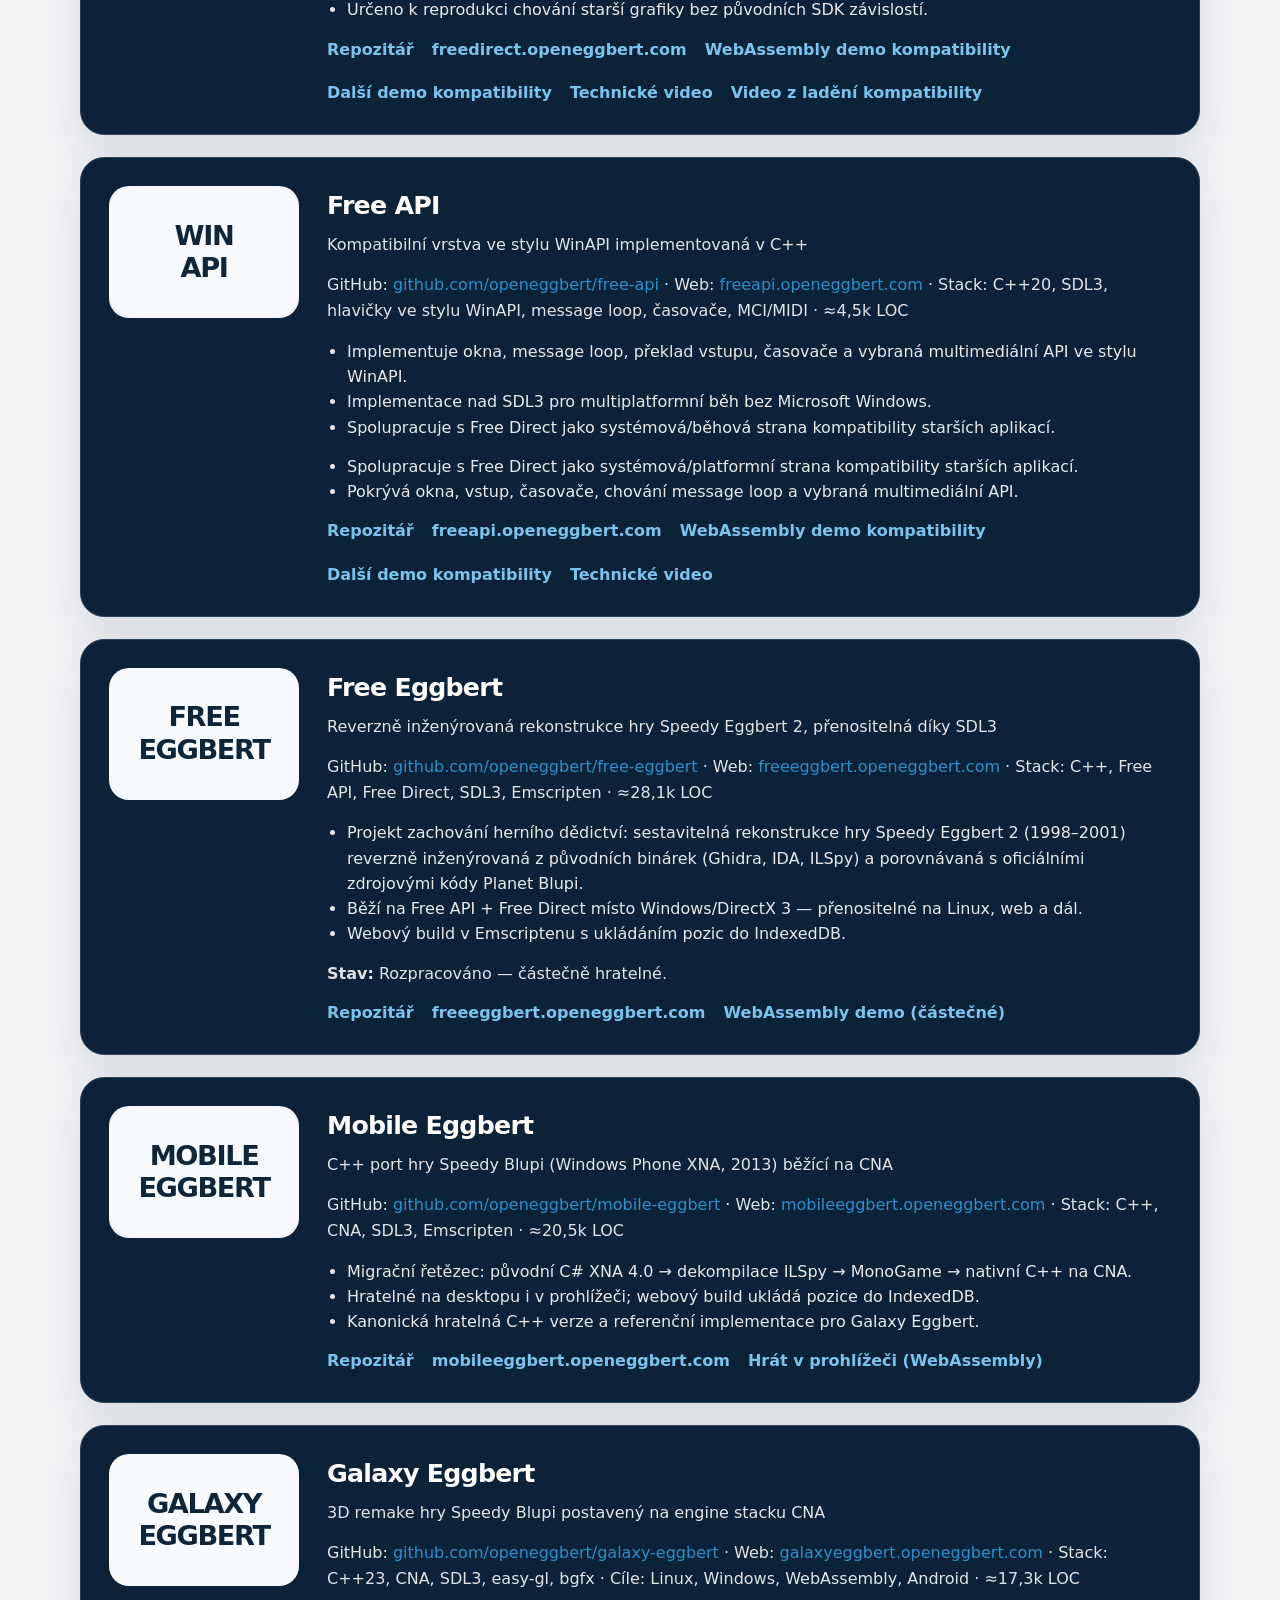
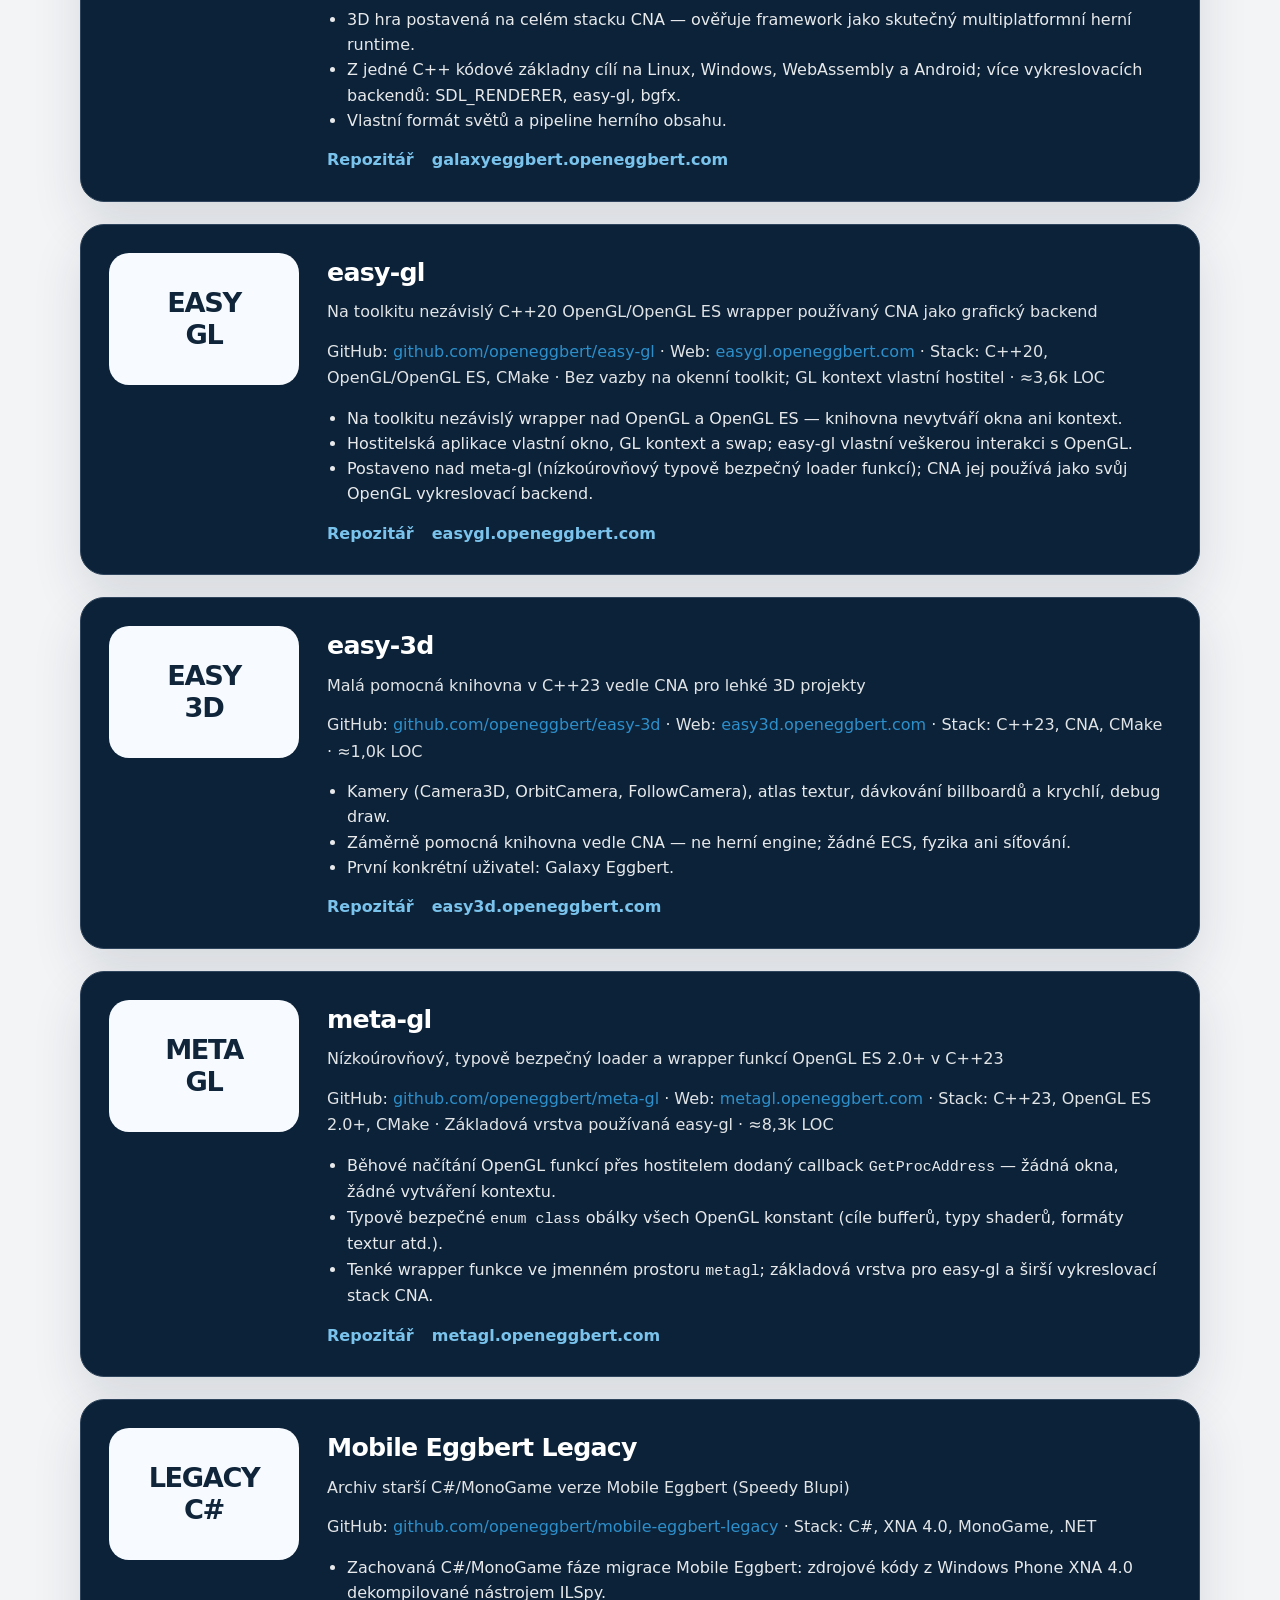
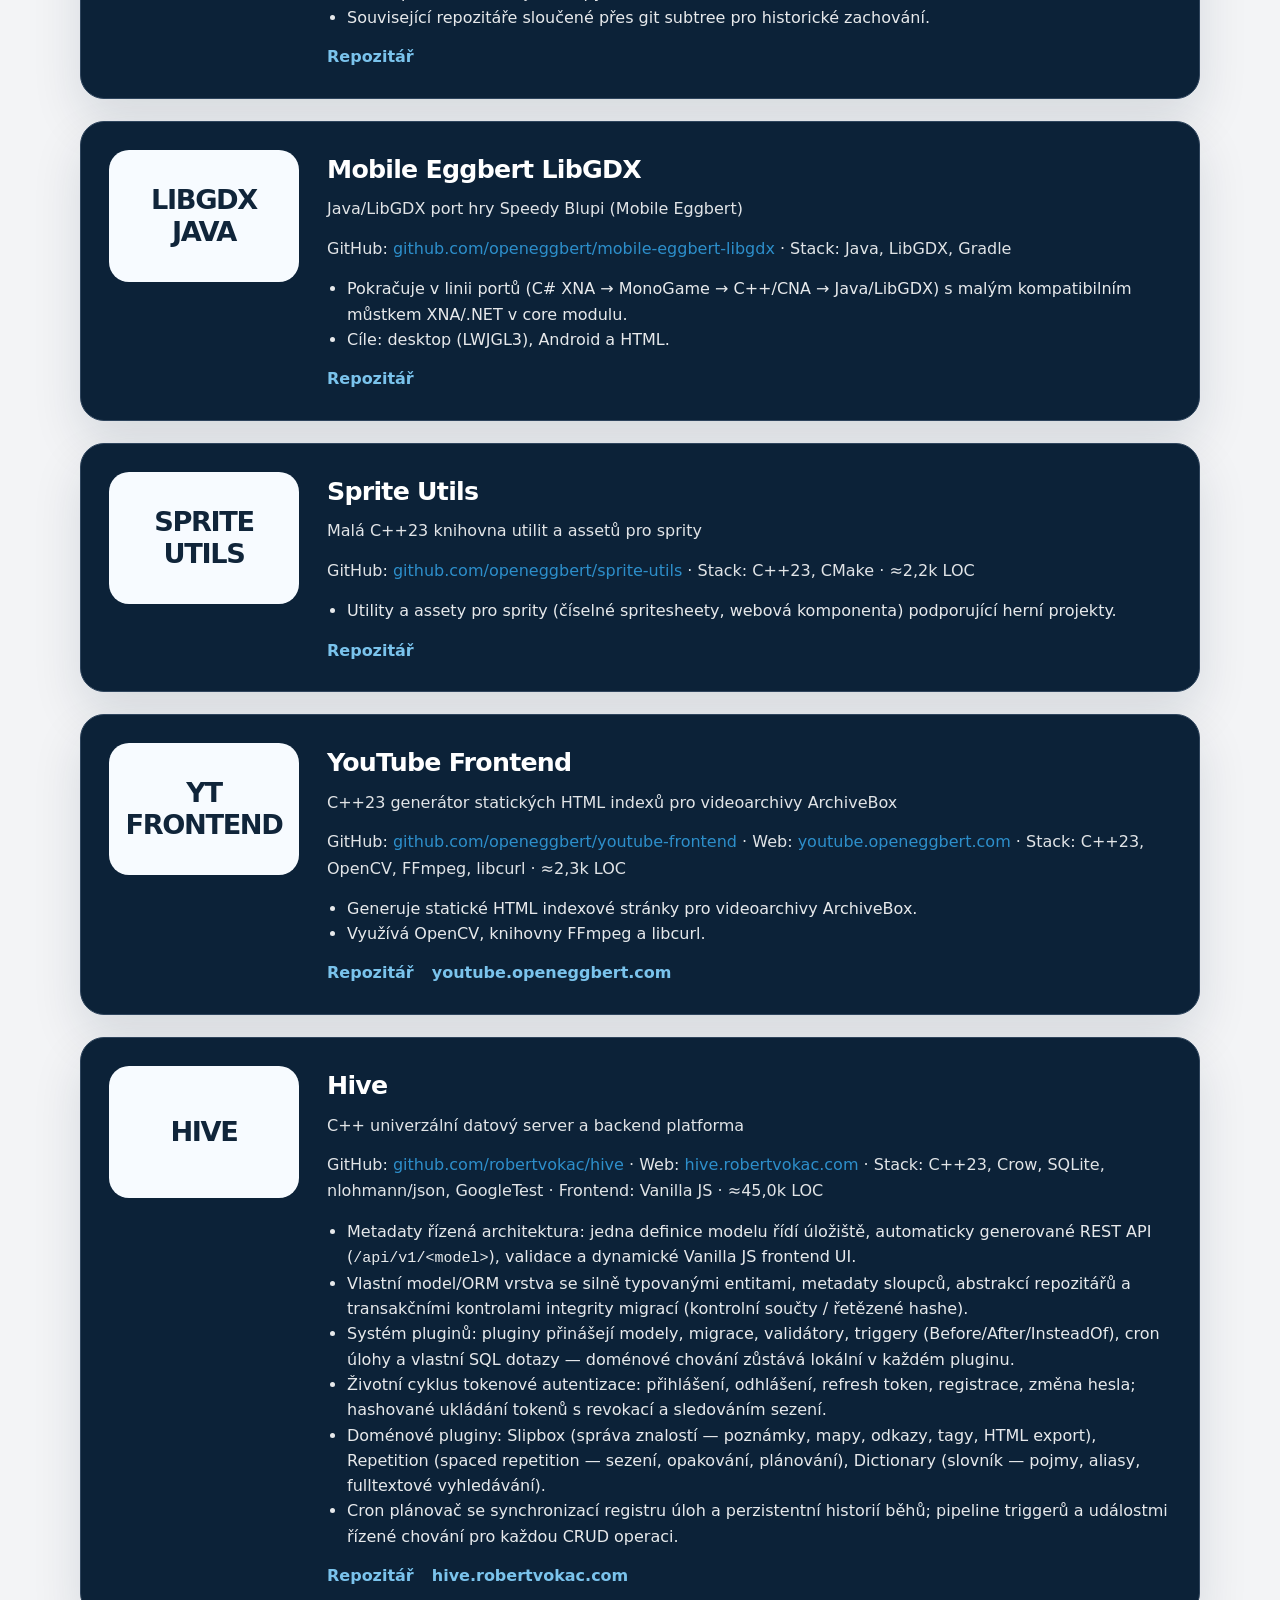
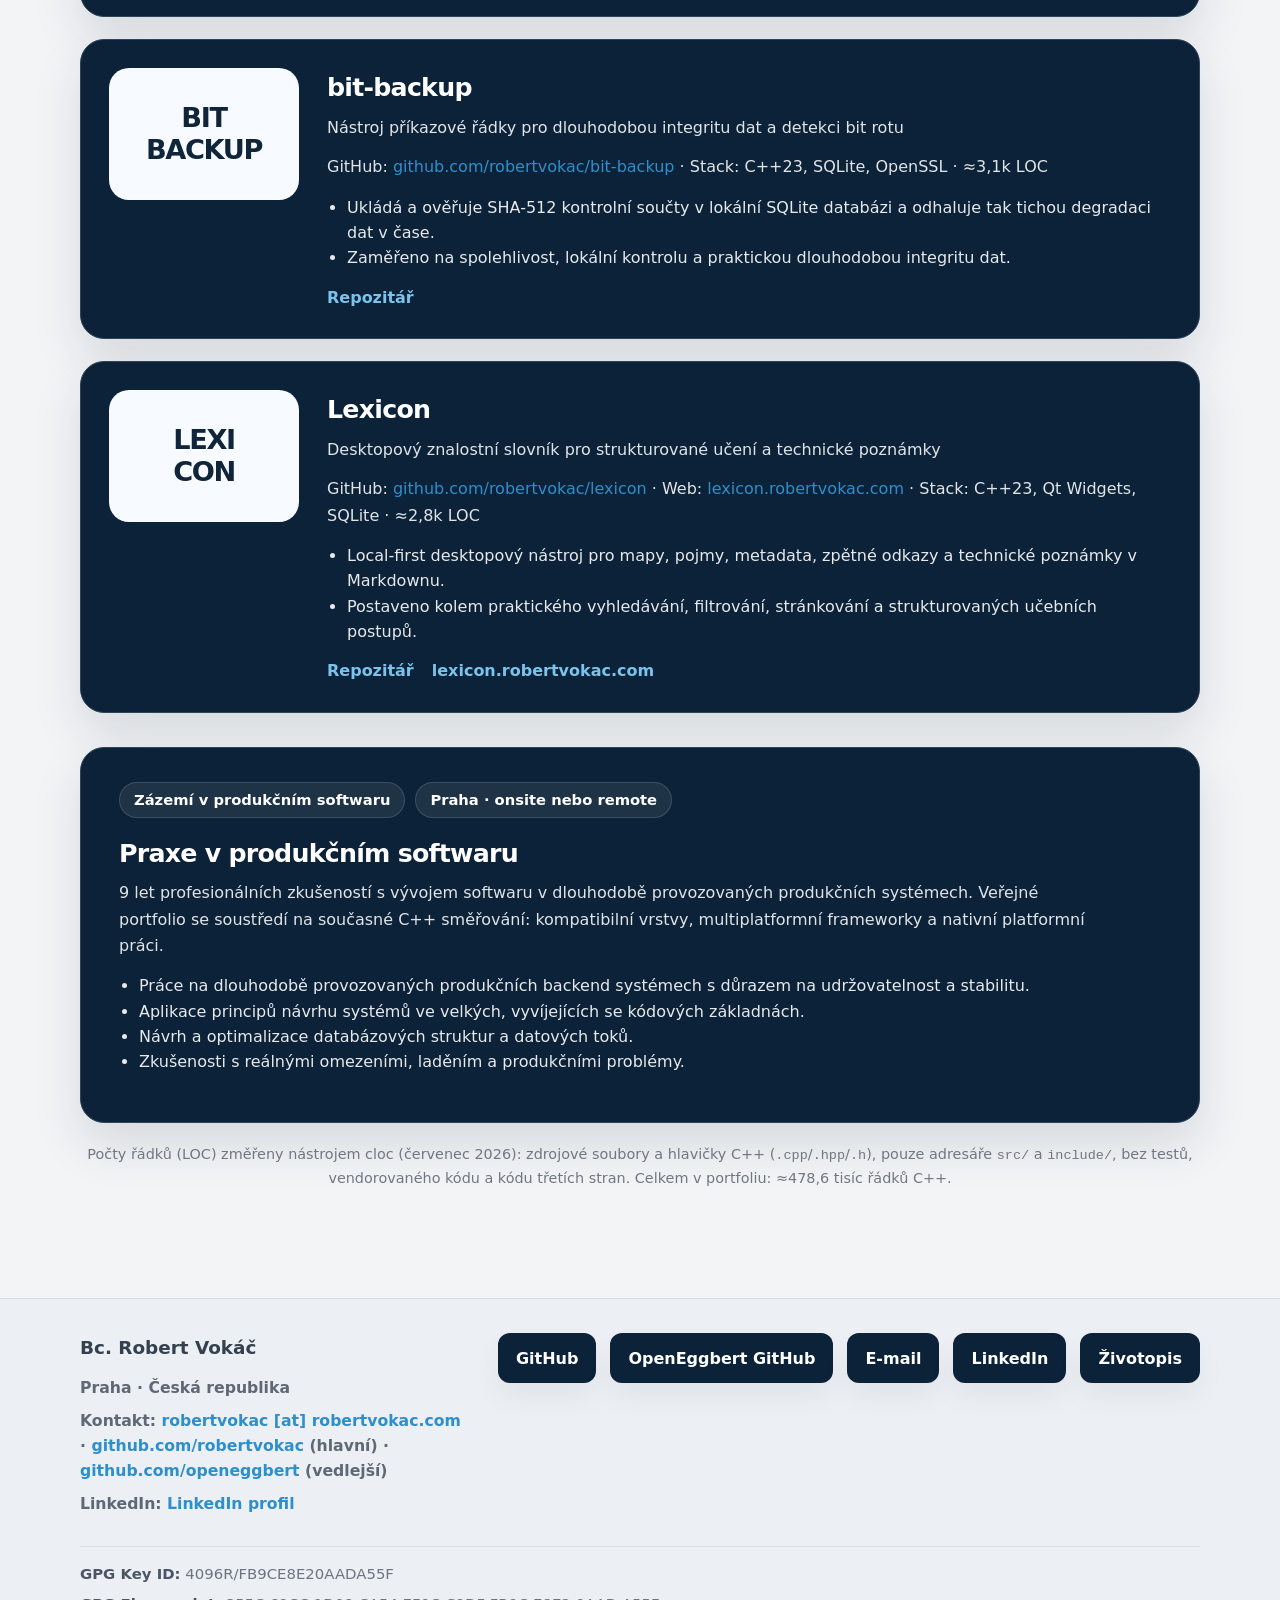
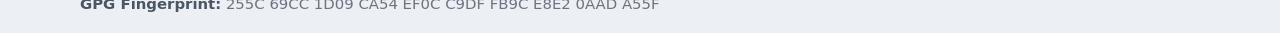
==== commit ea8c44df: "Revert "Remove 5 discontinued projects, refresh LOC after CNA/Sharp Runtime modularization" This rev" ====
--- a/indexcz.html
+++ b/indexcz.html
@@ -923,7 +923,7 @@
 <div class="hero-panel">
 <div class="hero-kicker">Moderní C++ · Multiplatformní systémy · Kompatibilní vrstvy</div>
 <h1>C++ softwarový inženýr budující multiplatformní systémy a kompatibilní vrstvy</h1>
-<p>Navrhuji a implementuji 3D nástroje, C++ frameworky, vrstvy platformní abstrakce a kompatibilní systémy reprodukující chování starších API bez původních závislostí. Moje práce zahrnuje 3D editor scén Mesh Craft a vrstvy ve stylu XNA, DirectDraw a WinAPI nad SDL3, OpenGL a příbuznými technologiemi — ≈599,6 tisíc řádků C++ ve veřejných repozitářích.</p>
+<p>Navrhuji a implementuji 3D nástroje, C++ frameworky, vrstvy platformní abstrakce a kompatibilní systémy reprodukující chování starších API bez původních závislostí. Moje práce zahrnuje 3D editor scén Mesh Craft a vrstvy ve stylu XNA, DirectDraw a WinAPI nad SDL3, OpenGL a příbuznými technologiemi — ≈478,6 tisíc řádků C++ ve veřejných repozitářích.</p>
 <div class="hero-highlights">
 <span>Vývoj systémů v moderním C++20/23</span>
 <span>Windows · Linux · WebAssembly · Android</span>
@@ -996,7 +996,7 @@
 <li>Vyvíjím <a href="https://github.com/openeggbert/mesh-craft" rel="noreferrer" target="_blank">Mesh Craft</a> (<a href="https://meshcraft3d.com" rel="noreferrer" target="_blank">meshcraft3d.com</a>), C++23 3D editor scén pro formát MC3.</li>
 <li>Vyvíjím <a href="https://github.com/openeggbert/cna" rel="noreferrer" target="_blank">CNA</a> jako multiplatformní C++ framework implementující programovací model ve stylu XNA pro Windows, Linux, WebAssembly a Android — spolu s <a href="https://github.com/openeggbert/cna-samples" rel="noreferrer" target="_blank">CNA Samples</a>, porty oficiální kolekce ukázek XNA.</li>
 <li>Vyvíjím <a href="https://github.com/openeggbert/free-direct" rel="noreferrer" target="_blank">Free Direct</a> a <a href="https://github.com/openeggbert/free-api" rel="noreferrer" target="_blank">Free API</a> jako kompatibilní vrstvy nad SDL3 pro starší DirectX 3 / WinAPI aplikace, pohánějící <a href="https://github.com/openeggbert/free-eggbert" rel="noreferrer" target="_blank">Free Eggbert</a> a dema na <a href="https://speedyblupi.com" rel="noreferrer" target="_blank">speedyblupi.com</a>.</li>
-<li>Frameworkovou práci podporují <a href="https://github.com/openeggbert/easy-gl" rel="noreferrer" target="_blank">easy-gl</a>, <a href="https://github.com/openeggbert/meta-gl" rel="noreferrer" target="_blank">meta-gl</a> a <a href="https://github.com/openeggbert/sharp-runtime" rel="noreferrer" target="_blank">sharp-runtime</a> (široká podmnožina C#/.NET v nativním C++).</li>
+<li>Frameworkovou práci podporují <a href="https://github.com/openeggbert/easy-gl" rel="noreferrer" target="_blank">easy-gl</a>, <a href="https://github.com/openeggbert/meta-gl" rel="noreferrer" target="_blank">meta-gl</a>, <a href="https://github.com/openeggbert/easy-3d" rel="noreferrer" target="_blank">easy-3d</a> a <a href="https://github.com/openeggbert/sharp-runtime" rel="noreferrer" target="_blank">sharp-runtime</a> (široká podmnožina C#/.NET v nativním C++).</li>
 <li>Stavím <a href="https://github.com/openeggbert/mobile-eggbert" rel="noreferrer" target="_blank">Mobile Eggbert</a> a <a href="https://github.com/openeggbert/galaxy-eggbert" rel="noreferrer" target="_blank">Galaxy Eggbert</a> jako skutečné hry ověřující stack CNA.</li>
 <li>Vyvíjím <a href="https://github.com/robertvokac/hive" rel="noreferrer" target="_blank">Hive</a> (<a href="https://hive.robertvokac.com" rel="noreferrer" target="_blank">hive.robertvokac.com</a>), modulární C++23 metadaty řízený datový server.</li>
 </ul>
@@ -1052,7 +1052,7 @@
 <div class="side-card card"><h4>Vlajkový projekt</h4>
 <p>Mesh Craft — 3D editor scén pro formát MC3</p></div>
 <div class="side-card card"><h4>Další projekty</h4>
-<p>CNA · CNA Samples · Sharp Runtime · Free Direct · Free API · Free Eggbert · Mobile Eggbert · Galaxy Eggbert · easy-gl · meta-gl · Hive</p></div>
+<p>CNA · CNA Samples · Sharp Runtime · Free Direct · Free API · Free Eggbert · Mobile Eggbert · Galaxy Eggbert · easy-gl · easy-3d · meta-gl · Hive</p></div>
 <div class="side-card card"><h4>Cílové role</h4>
 <p>C++ systémy, multiplatformní vývoj, nástroje a vývoj frameworků</p></div>
 <div class="side-card card"><h4>Angličtina</h4>
@@ -1100,7 +1100,7 @@
 <div class="project-content">
 <h3>Mesh Craft</h3>
 <p class="project-role">3D editor scén a modelovací aplikace pro formát MC3</p>
-<p class="project-meta">GitHub: <a href="https://github.com/openeggbert/mesh-craft" rel="noreferrer" target="_blank">github.com/openeggbert/mesh-craft</a> · Web: <a href="https://meshcraft3d.com" rel="noreferrer" target="_blank">meshcraft3d.com</a> · <a href="https://meshcraft.openeggbert.com" rel="noreferrer" target="_blank">meshcraft.openeggbert.com</a> · Stack: C++23, CNA, sharp-runtime, Dear ImGui · Nativní formát <code>.mc3.xml</code> kompilovaný do glTF/GLB · ≈41,2k LOC</p>
+<p class="project-meta">GitHub: <a href="https://github.com/openeggbert/mesh-craft" rel="noreferrer" target="_blank">github.com/openeggbert/mesh-craft</a> · Web: <a href="https://meshcraft3d.com" rel="noreferrer" target="_blank">meshcraft3d.com</a> · <a href="https://meshcraft.openeggbert.com" rel="noreferrer" target="_blank">meshcraft.openeggbert.com</a> · Stack: C++23, CNA, sharp-runtime, Dear ImGui · Nativní formát <code>.mc3.xml</code> kompilovaný do glTF/GLB · ≈29,4k LOC</p>
 <ul>
 <li>3D modelář s primitivy (kvádr, koule, válec, kužel, rovina, torus, kapsle, disk), CSG booleovskými operacemi (sjednocení, rozdíl, průnik přes Manifold), materiály, PBR texturami a hierarchickými skupinami.</li>
 <li>Podpora animací: pozice, rotace, měřítko, viditelnost, barva materiálu a deformační kanály; znovupoužitelné definice prefabů/instancí, vrstvy, tagy, kolizní hinty, mlha a nastavení prostředí.</li>
@@ -1120,14 +1120,13 @@
 <div class="project-content">
 <h3>CNA</h3>
 <p class="project-role">Multiplatformní C++ framework implementující API ve stylu XNA</p>
-<p class="project-meta">GitHub: <a href="https://github.com/openeggbert/cna" rel="noreferrer" target="_blank">github.com/openeggbert/cna</a> · Web: <a href="https://libcna.com" rel="noreferrer" target="_blank">libcna.com</a> · <a href="https://cna.openeggbert.com" rel="noreferrer" target="_blank">cna.openeggbert.com</a> · Stack: C++20, SDL3, CMake, OpenGL/easy-gl, Vulkan, bgfx, WebGPU, Direct3D 9/11/12, Windows/Linux/WebAssembly/Android · ≈292,2k LOC</p>
+<p class="project-meta">GitHub: <a href="https://github.com/openeggbert/cna" rel="noreferrer" target="_blank">github.com/openeggbert/cna</a> · Web: <a href="https://libcna.com" rel="noreferrer" target="_blank">libcna.com</a> · <a href="https://cna.openeggbert.com" rel="noreferrer" target="_blank">cna.openeggbert.com</a> · Stack: C++20, SDL3, CMake, OpenGL/easy-gl, Vulkan, bgfx, WebGPU, Direct3D 9/11/12, Windows/Linux/WebAssembly/Android · ≈181,2k LOC</p>
 <ul>
 <li>API ve stylu XNA v nativním C++ pod <code>Microsoft::Xna::Framework</code>.</li>
 <li>Vlastní multiplatformní framework s vykreslováním, vstupem, zvukem, životním cyklem prostředků a
                                 abstrakcí backendů.
                             </li>
-<li>46 vykreslovacích backendů pokrývajících moderní API (Vulkan, bgfx, WebGPU, nativní Direct3D 9/10/11/12, SDL_GPU, Metal, Diligent Engine, Sokol), celou řadu starších DirectX (DirectX 1–9, ověřeno přes Wine/DXVK), desktopové i mobilní OpenGL/OpenGL ES/OpenVG a specializované cíle (HTML Canvas, SVG, GDI, Glide, headless).</li>
-<li>Restrukturalizováno na 15 samostatně sestavitelných modulů plus vrstvu vykreslovacích backendů o ~40 backendech, každý s vlastním CMake cílem.</li>
+<li>12 zaměnitelných vykreslovacích backendů: SDL_Renderer, OpenGL/easy-gl, Vulkan, bgfx, WebGPU, nativní Direct3D 9/11/12 (ověřeno přes Wine/DXVK), SDL_GPU (postavený na Vulkanu), HTML Canvas, ASCII a DX3 (DirectDraw backend postavený nad Free Direct).</li>
 </ul>
 
 <ul><li>Nativní C++/SDL3 implementace nahrazující závislosti na XNA / MonoGame.</li><li>Použito k portu skutečné C# / XNA aplikace do C++.</li><li>Stejná C++ kódová základna se sestavuje pro desktop, WebAssembly i Android.</li></ul>
@@ -1155,12 +1154,27 @@
 </div>
 </article>
 <article class="project-card" data-category="core">
+<div class="project-media">VOXEL<br/>CRAFT</div>
+<div class="project-content">
+<h3>CNA Craft</h3>
+<p class="project-role">Minecraftu podobný first-person prototyp voxelového světa postavený na CNA</p>
+<p class="project-meta">GitHub: <a href="https://github.com/openeggbert/cna-craft" rel="noreferrer" target="_blank">github.com/openeggbert/cna-craft</a> · Stack: C++23, CNA, SQLite, CMake · ≈6,3k LOC</p>
+<ul>
+<li>Věrný C++ port fogleman/Craft: neomezený blokový terén streamovaný po chuncích s pečeným ambient occlusion, 54 typy bloků, příkazy pro editaci světa a cedule.</li>
+<li>DDA voxelový raycasting pro těžbu a pokládání bloků; delta perzistence světa v SQLite; multiplayer proti vlastnímu serveru.</li>
+<li>Běží na backendech CNA OpenGL, Vulkan a bgfx a je hratelný v prohlížeči přes WebAssembly/WebGL2 — voxelová ukázka prověřující 3D cestu frameworku.</li>
+</ul>
+<p><strong>Stav:</strong> Ve vývoji — raný prototyp.</p>
+<div class="project-actions"><a href="https://github.com/openeggbert/cna-craft" rel="noreferrer" target="_blank">Repozitář</a></div>
+</div>
+</article>
+<article class="project-card" data-category="core">
 <div class="project-media">CPP<br/>.NET</div>
 <div class="project-content">
 <h3>Sharp Runtime</h3>
 <p class="project-role">C++ reimplementace široké podmnožiny běhového prostředí C#/.NET — API <code>System::*</code> v nativním C++</p>
 <p class="project-meta">GitHub: <a href="https://github.com/openeggbert/sharp-runtime" rel="noreferrer" target="_blank">github.com/openeggbert/sharp-runtime</a> · Web: <a href="https://sharpruntime.openeggbert.com" rel="noreferrer" target="_blank">sharpruntime.openeggbert.com</a>
-                            · Stack: C++20/23, CMake · Široké pokrytí .NET: jmenné prostory System::*, události, delegáti, výjimky, kolekce · ≈78,9k LOC</p>
+                            · Stack: C++20/23, CMake · Široké pokrytí .NET: jmenné prostory System::*, události, delegáti, výjimky, kolekce · ≈70,7k LOC</p>
 <ul>
 <li>Implementuje širokou podmnožinu typů .NET/C# pod jmennými prostory <code>System::*</code> v idiomatickém moderním C++ — povědomý návrh API pro C# vývojáře.</li>
 <li>Pokrývá výjimky, události, delegáty, kolekce a další systémové stavební bloky; stav implementace se sleduje po třídách (Todo / Stub / Partial / Implemented / Verified).</li>
@@ -1279,7 +1293,7 @@
 <h3>Galaxy Eggbert</h3>
 <p class="project-role">3D remake hry Speedy Blupi postavený na engine stacku CNA</p>
 <p class="project-meta">GitHub: <a href="https://github.com/openeggbert/galaxy-eggbert" rel="noreferrer" target="_blank">github.com/openeggbert/galaxy-eggbert</a> · Web: <a href="https://galaxyeggbert.openeggbert.com" rel="noreferrer" target="_blank">galaxyeggbert.openeggbert.com</a>
-                            · Stack: C++23, CNA, SDL3, easy-gl, bgfx · Cíle: Linux, Windows, WebAssembly, Android · ≈18,5k LOC</p>
+                            · Stack: C++23, CNA, SDL3, easy-gl, bgfx · Cíle: Linux, Windows, WebAssembly, Android · ≈17,3k LOC</p>
 <ul>
 <li>3D hra postavená na celém stacku CNA — ověřuje framework jako skutečný multiplatformní herní runtime.</li>
 <li>Z jedné C++ kódové základny cílí na Linux, Windows, WebAssembly a Android; více vykreslovacích backendů: SDL_RENDERER, easy-gl, bgfx.</li>
@@ -1306,12 +1320,27 @@
 </div>
 </article>
 <article class="project-card" data-category="core">
+<div class="project-media">EASY<br/>3D</div>
+<div class="project-content">
+<h3>easy-3d</h3>
+<p class="project-role">Malá pomocná knihovna v C++23 vedle CNA pro lehké 3D projekty</p>
+<p class="project-meta">GitHub: <a href="https://github.com/openeggbert/easy-3d" rel="noreferrer" target="_blank">github.com/openeggbert/easy-3d</a> · Web: <a href="https://easy3d.openeggbert.com" rel="noreferrer" target="_blank">easy3d.openeggbert.com</a> · Stack: C++23, CNA, CMake · ≈1,0k LOC</p>
+<ul>
+<li>Kamery (Camera3D, OrbitCamera, FollowCamera), atlas textur, dávkování billboardů a krychlí, debug draw.</li>
+<li>Záměrně pomocná knihovna vedle CNA — ne herní engine; žádné ECS, fyzika ani síťování.</li>
+<li>První konkrétní uživatel: Galaxy Eggbert.</li>
+</ul>
+<div class="project-actions"><a href="https://github.com/openeggbert/easy-3d" rel="noreferrer" target="_blank">Repozitář</a>
+<a href="https://easy3d.openeggbert.com" rel="noreferrer" target="_blank">easy3d.openeggbert.com</a></div>
+</div>
+</article>
+<article class="project-card" data-category="core">
 <div class="project-media">META<br/>GL</div>
 <div class="project-content">
 <h3>meta-gl</h3>
 <p class="project-role">Nízkoúrovňový, typově bezpečný loader a wrapper funkcí OpenGL ES 2.0+ v C++23</p>
 <p class="project-meta">GitHub: <a href="https://github.com/openeggbert/meta-gl" rel="noreferrer" target="_blank">github.com/openeggbert/meta-gl</a> · Web: <a href="https://metagl.openeggbert.com" rel="noreferrer" target="_blank">metagl.openeggbert.com</a> · Stack:
-                            C++23, OpenGL ES 2.0+, CMake · Základová vrstva používaná easy-gl · ≈8,9k LOC</p>
+                            C++23, OpenGL ES 2.0+, CMake · Základová vrstva používaná easy-gl · ≈8,3k LOC</p>
 <ul>
 <li>Běhové načítání OpenGL funkcí přes hostitelem dodaný callback <code>GetProcAddress</code> — žádná okna, žádné vytváření kontextu.</li>
 <li>Typově bezpečné <code>enum class</code> obálky všech OpenGL konstant (cíle bufferů, typy shaderů, formáty textur atd.).</li>
@@ -1332,6 +1361,45 @@
 <li>Související repozitáře sloučené přes git subtree pro historické zachování.</li>
 </ul>
 <div class="project-actions"><a href="https://github.com/openeggbert/mobile-eggbert-legacy" rel="noreferrer" target="_blank">Repozitář</a></div>
+</div>
+</article>
+<article class="project-card" data-category="other">
+<div class="project-media">LIBGDX<br/>JAVA</div>
+<div class="project-content">
+<h3>Mobile Eggbert LibGDX</h3>
+<p class="project-role">Java/LibGDX port hry Speedy Blupi (Mobile Eggbert)</p>
+<p class="project-meta">GitHub: <a href="https://github.com/openeggbert/mobile-eggbert-libgdx" rel="noreferrer" target="_blank">github.com/openeggbert/mobile-eggbert-libgdx</a> · Stack: Java, LibGDX, Gradle</p>
+<ul>
+<li>Pokračuje v linii portů (C# XNA → MonoGame → C++/CNA → Java/LibGDX) s malým kompatibilním můstkem XNA/.NET v core modulu.</li>
+<li>Cíle: desktop (LWJGL3), Android a HTML.</li>
+</ul>
+<div class="project-actions"><a href="https://github.com/openeggbert/mobile-eggbert-libgdx" rel="noreferrer" target="_blank">Repozitář</a></div>
+</div>
+</article>
+<article class="project-card" data-category="other">
+<div class="project-media">SPRITE<br/>UTILS</div>
+<div class="project-content">
+<h3>Sprite Utils</h3>
+<p class="project-role">Malá C++23 knihovna utilit a assetů pro sprity</p>
+<p class="project-meta">GitHub: <a href="https://github.com/openeggbert/sprite-utils" rel="noreferrer" target="_blank">github.com/openeggbert/sprite-utils</a> · Stack: C++23, CMake · ≈2,2k LOC</p>
+<ul>
+<li>Utility a assety pro sprity (číselné spritesheety, webová komponenta) podporující herní projekty.</li>
+</ul>
+<div class="project-actions"><a href="https://github.com/openeggbert/sprite-utils" rel="noreferrer" target="_blank">Repozitář</a></div>
+</div>
+</article>
+<article class="project-card" data-category="other">
+<div class="project-media">YT<br/>FRONTEND</div>
+<div class="project-content">
+<h3>YouTube Frontend</h3>
+<p class="project-role">C++23 generátor statických HTML indexů pro videoarchivy ArchiveBox</p>
+<p class="project-meta">GitHub: <a href="https://github.com/openeggbert/youtube-frontend" rel="noreferrer" target="_blank">github.com/openeggbert/youtube-frontend</a> · Web: <a href="https://youtube.openeggbert.com" rel="noreferrer" target="_blank">youtube.openeggbert.com</a> · Stack: C++23, OpenCV, FFmpeg, libcurl · ≈2,3k LOC</p>
+<ul>
+<li>Generuje statické HTML indexové stránky pro videoarchivy ArchiveBox.</li>
+<li>Využívá OpenCV, knihovny FFmpeg a libcurl.</li>
+</ul>
+<div class="project-actions"><a href="https://github.com/openeggbert/youtube-frontend" rel="noreferrer" target="_blank">Repozitář</a>
+<a href="https://youtube.openeggbert.com" rel="noreferrer" target="_blank">youtube.openeggbert.com</a></div>
 </div>
 </article>
 <article class="project-card" data-category="core">
@@ -1409,7 +1477,7 @@
 </div>
 </article>
 </div>
-<p style="margin-top:20px;color:#707784;font-size:0.9rem;text-align:center;">Počty řádků (LOC) změřeny nástrojem cloc (srpen 2026): zdrojové soubory a hlavičky C++ (<code>.cpp</code>/<code>.hpp</code>/<code>.h</code>), pouze adresáře <code>src/</code> a <code>include/</code>, bez testů, vendorovaného kódu a kódu třetích stran. Celkem v portfoliu: ≈599,6 tisíc řádků C++.</p>
+<p style="margin-top:20px;color:#707784;font-size:0.9rem;text-align:center;">Počty řádků (LOC) změřeny nástrojem cloc (červenec 2026): zdrojové soubory a hlavičky C++ (<code>.cpp</code>/<code>.hpp</code>/<code>.h</code>), pouze adresáře <code>src/</code> a <code>include/</code>, bez testů, vendorovaného kódu a kódu třetích stran. Celkem v portfoliu: ≈478,6 tisíc řádků C++.</p>
 </div>
 </section>
 </main>
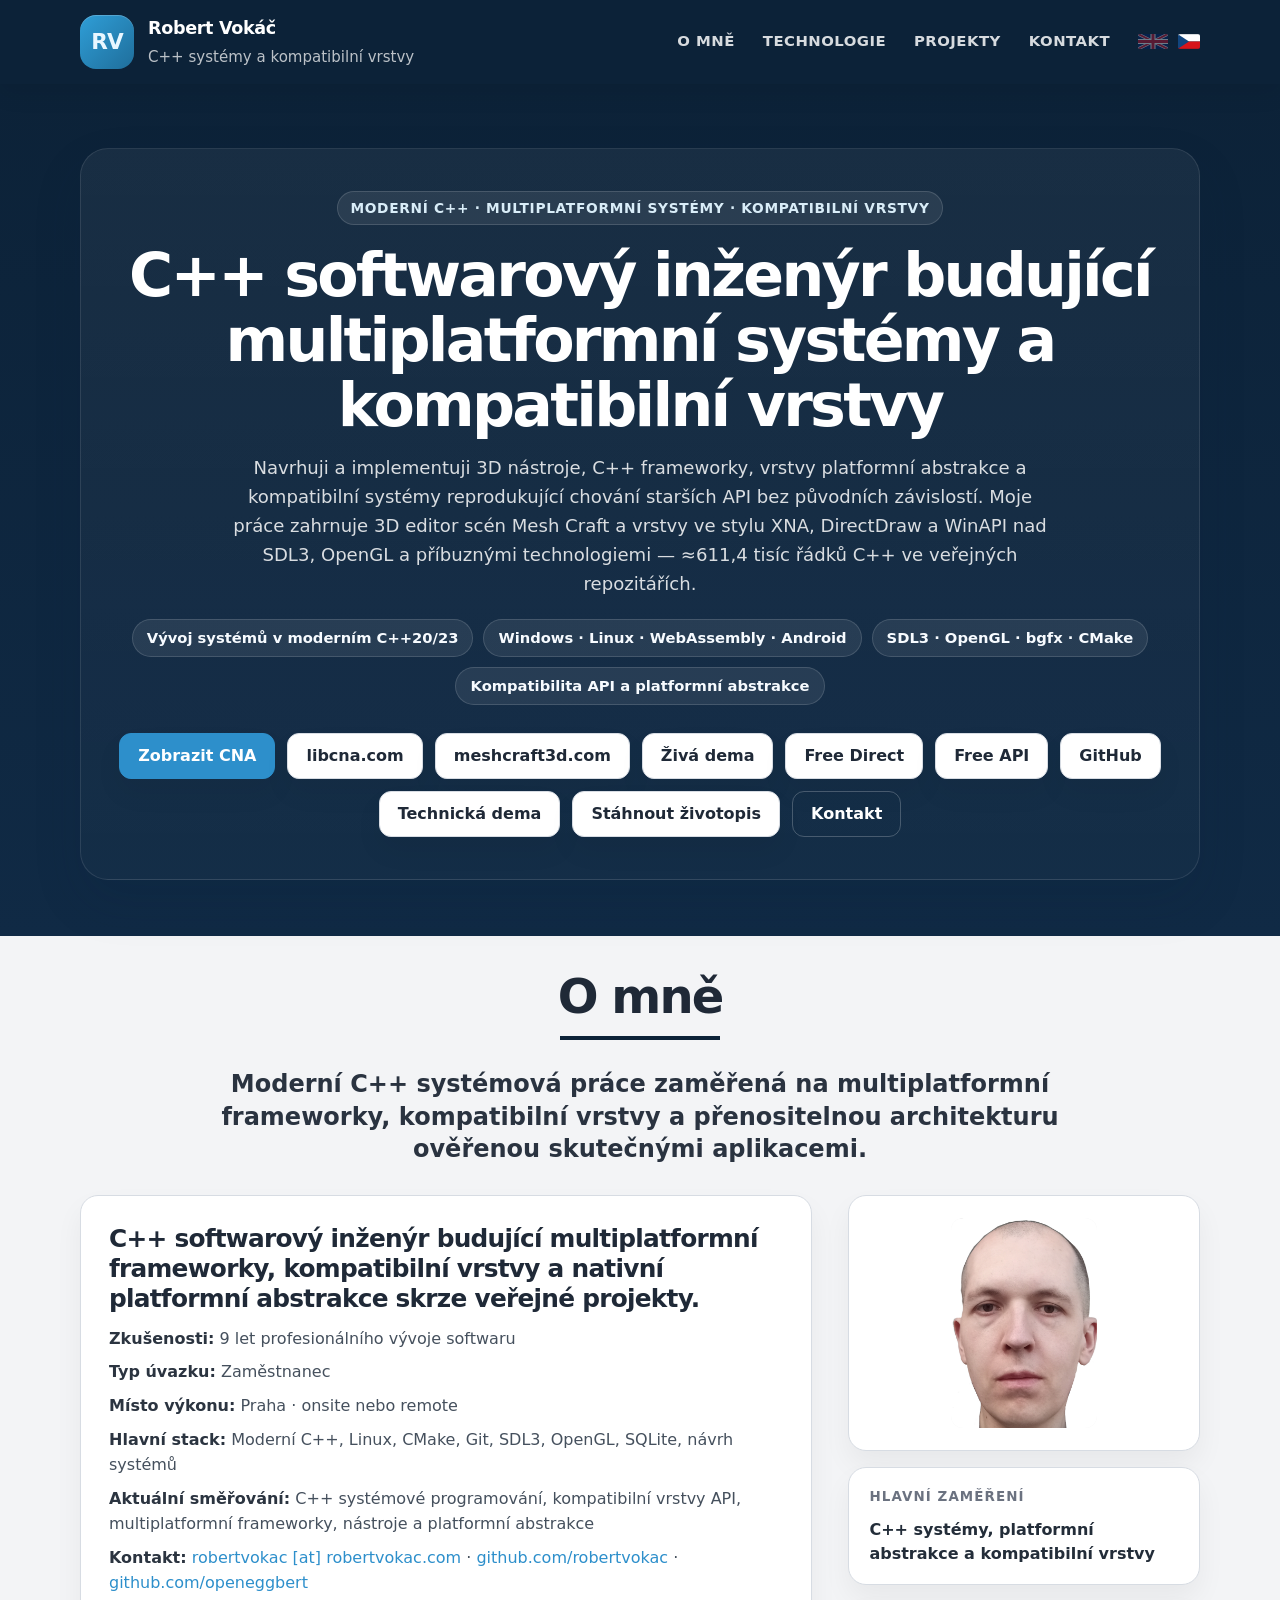
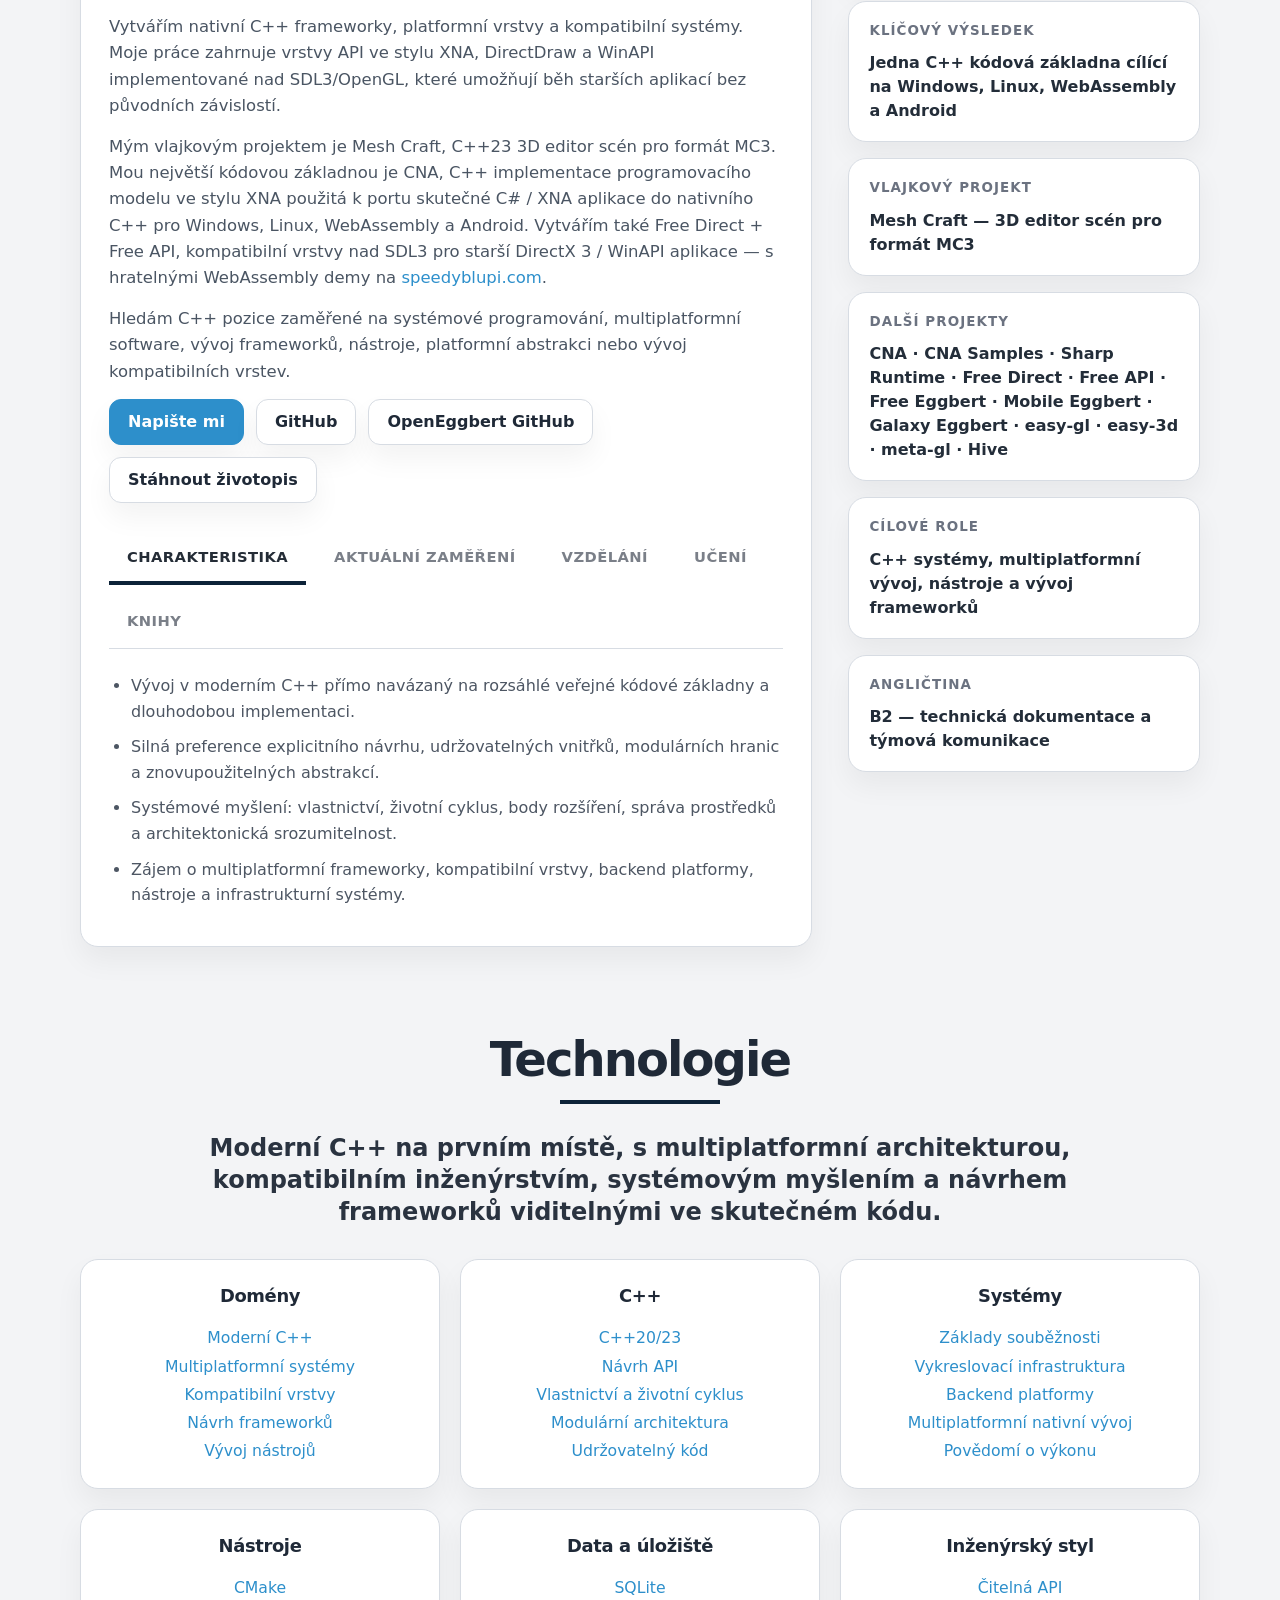
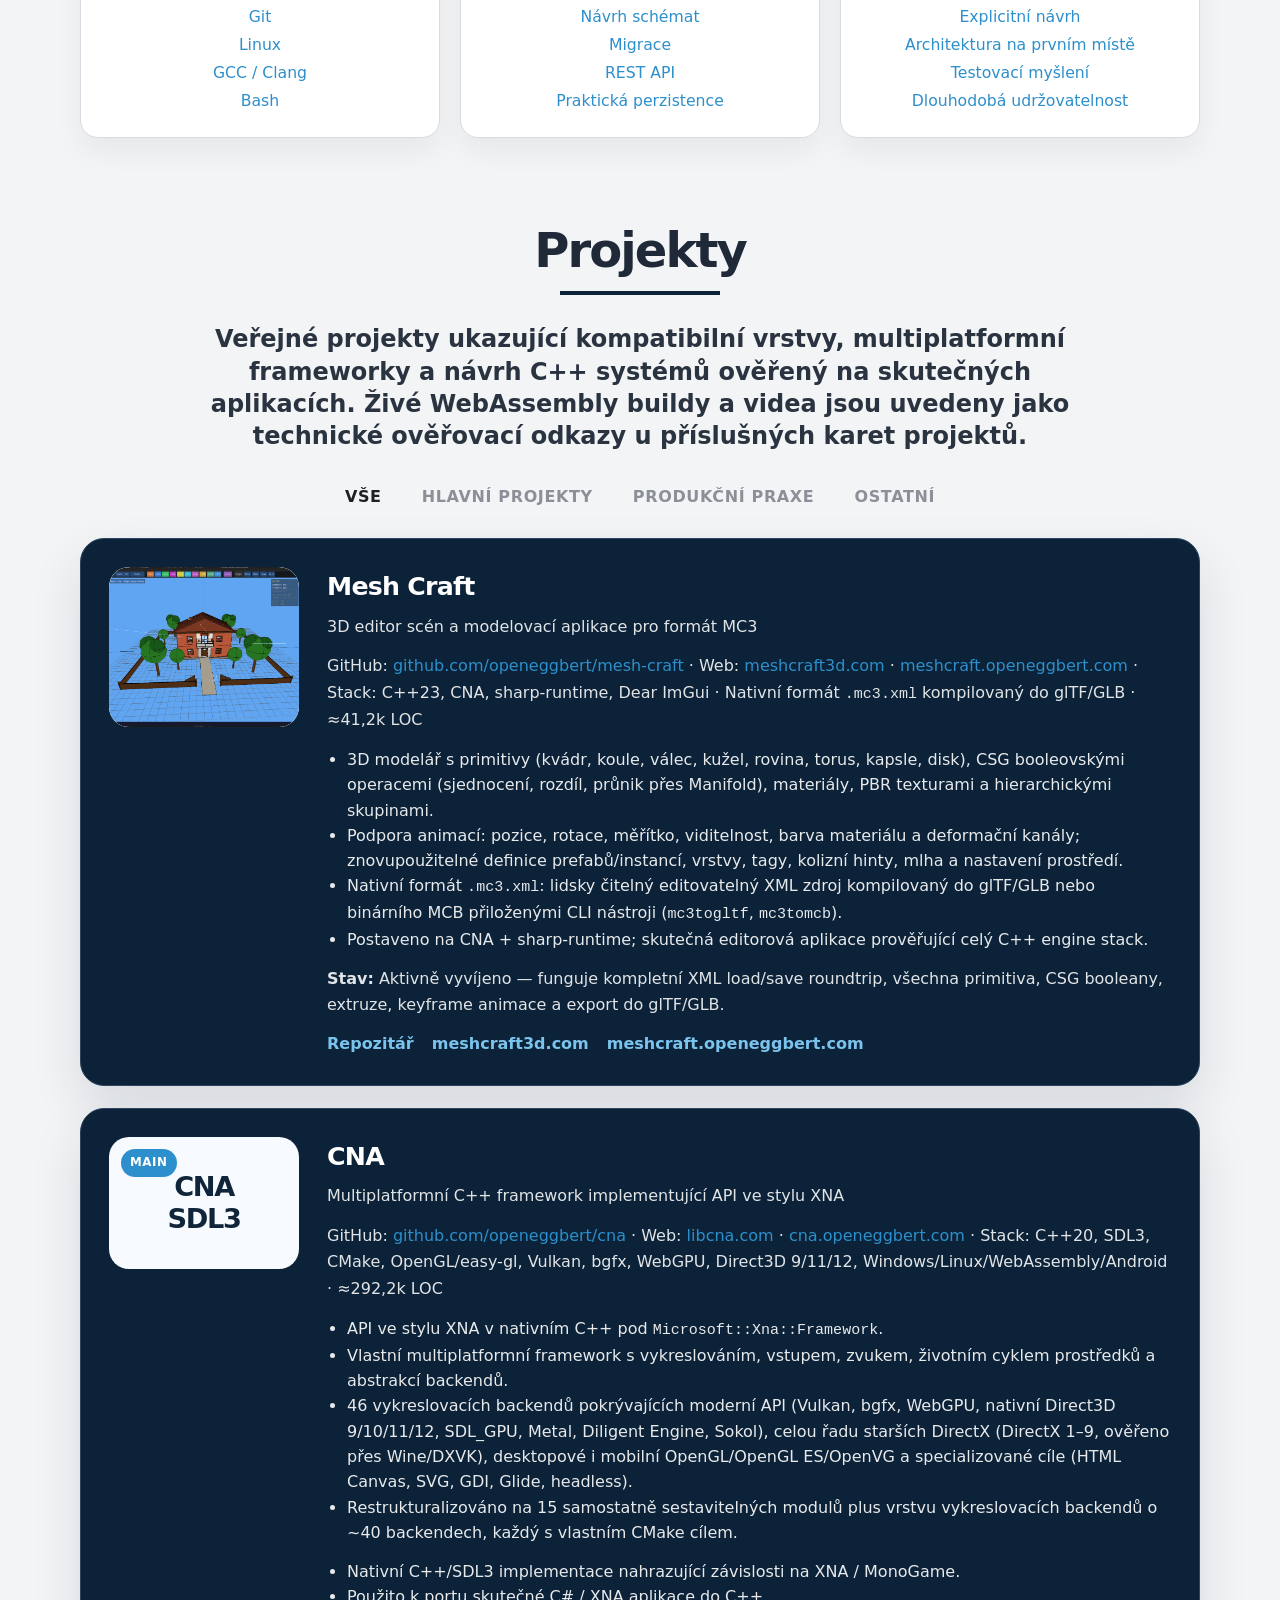
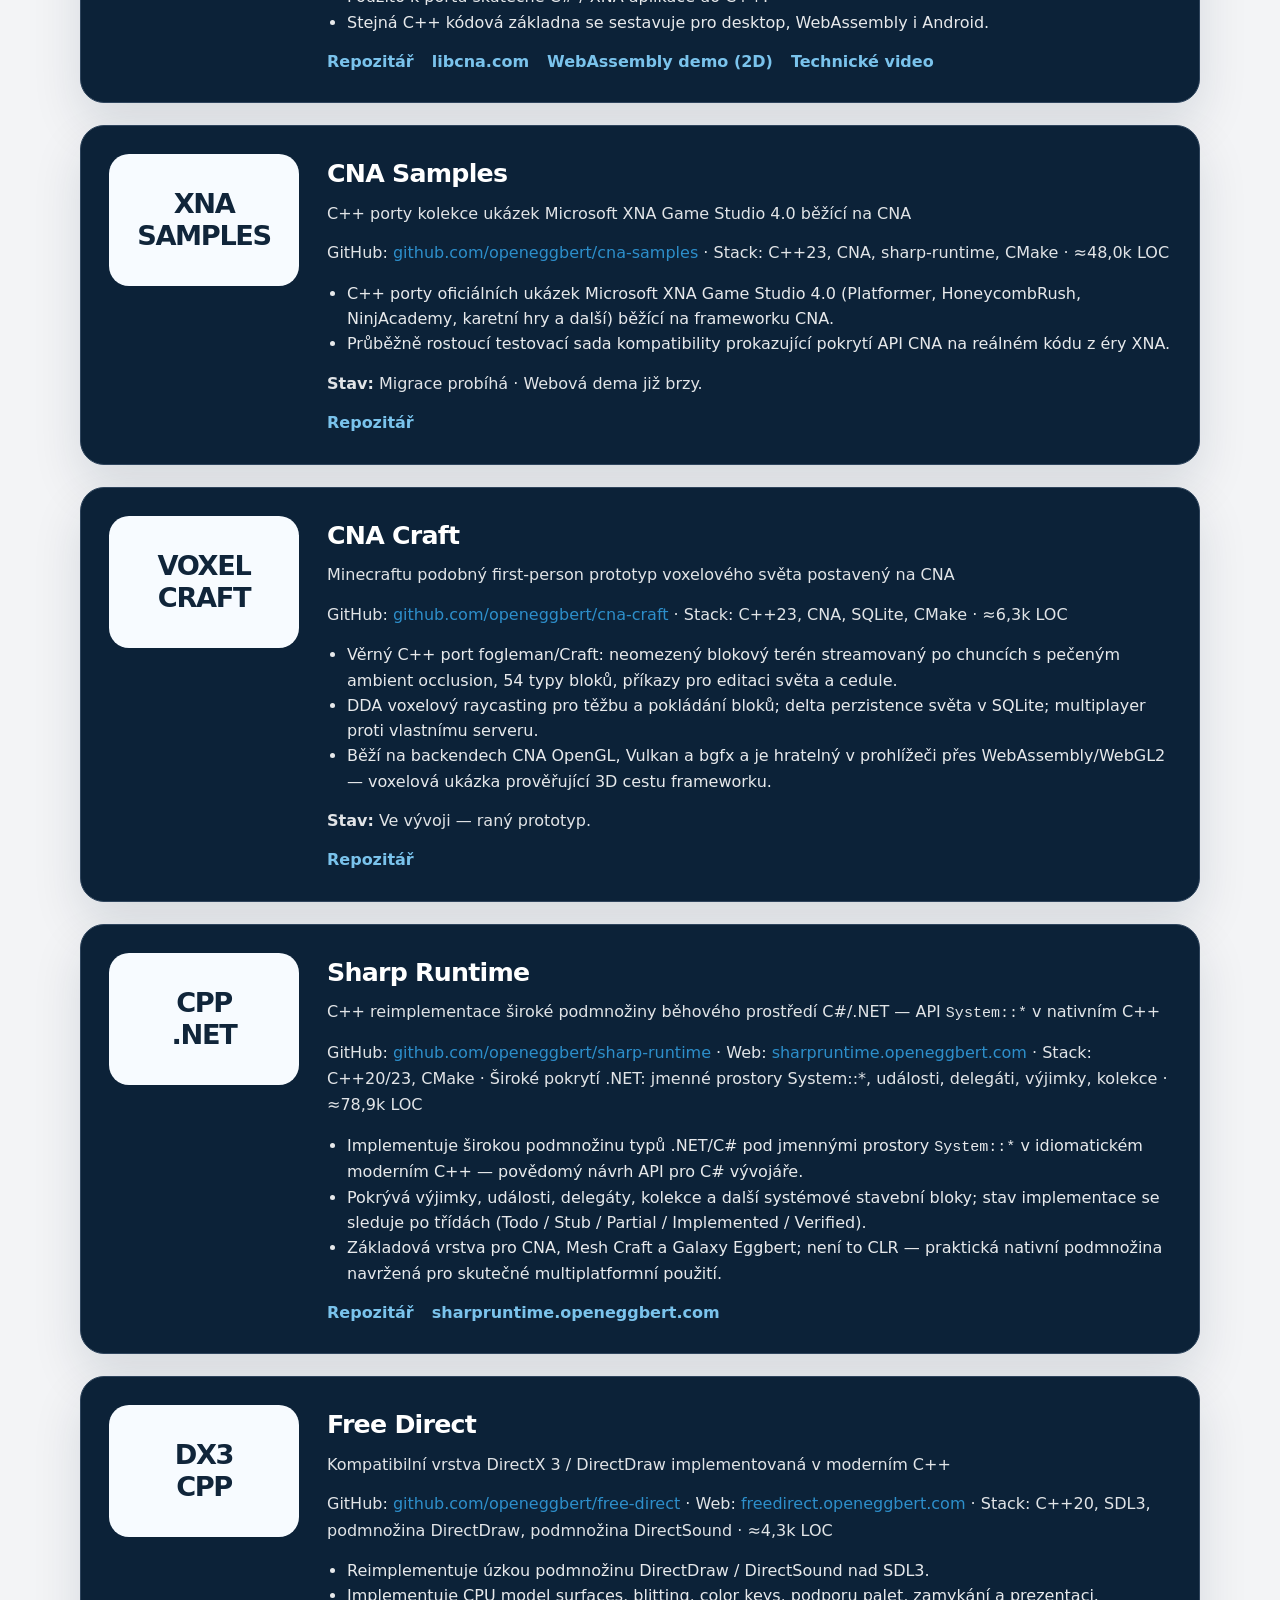
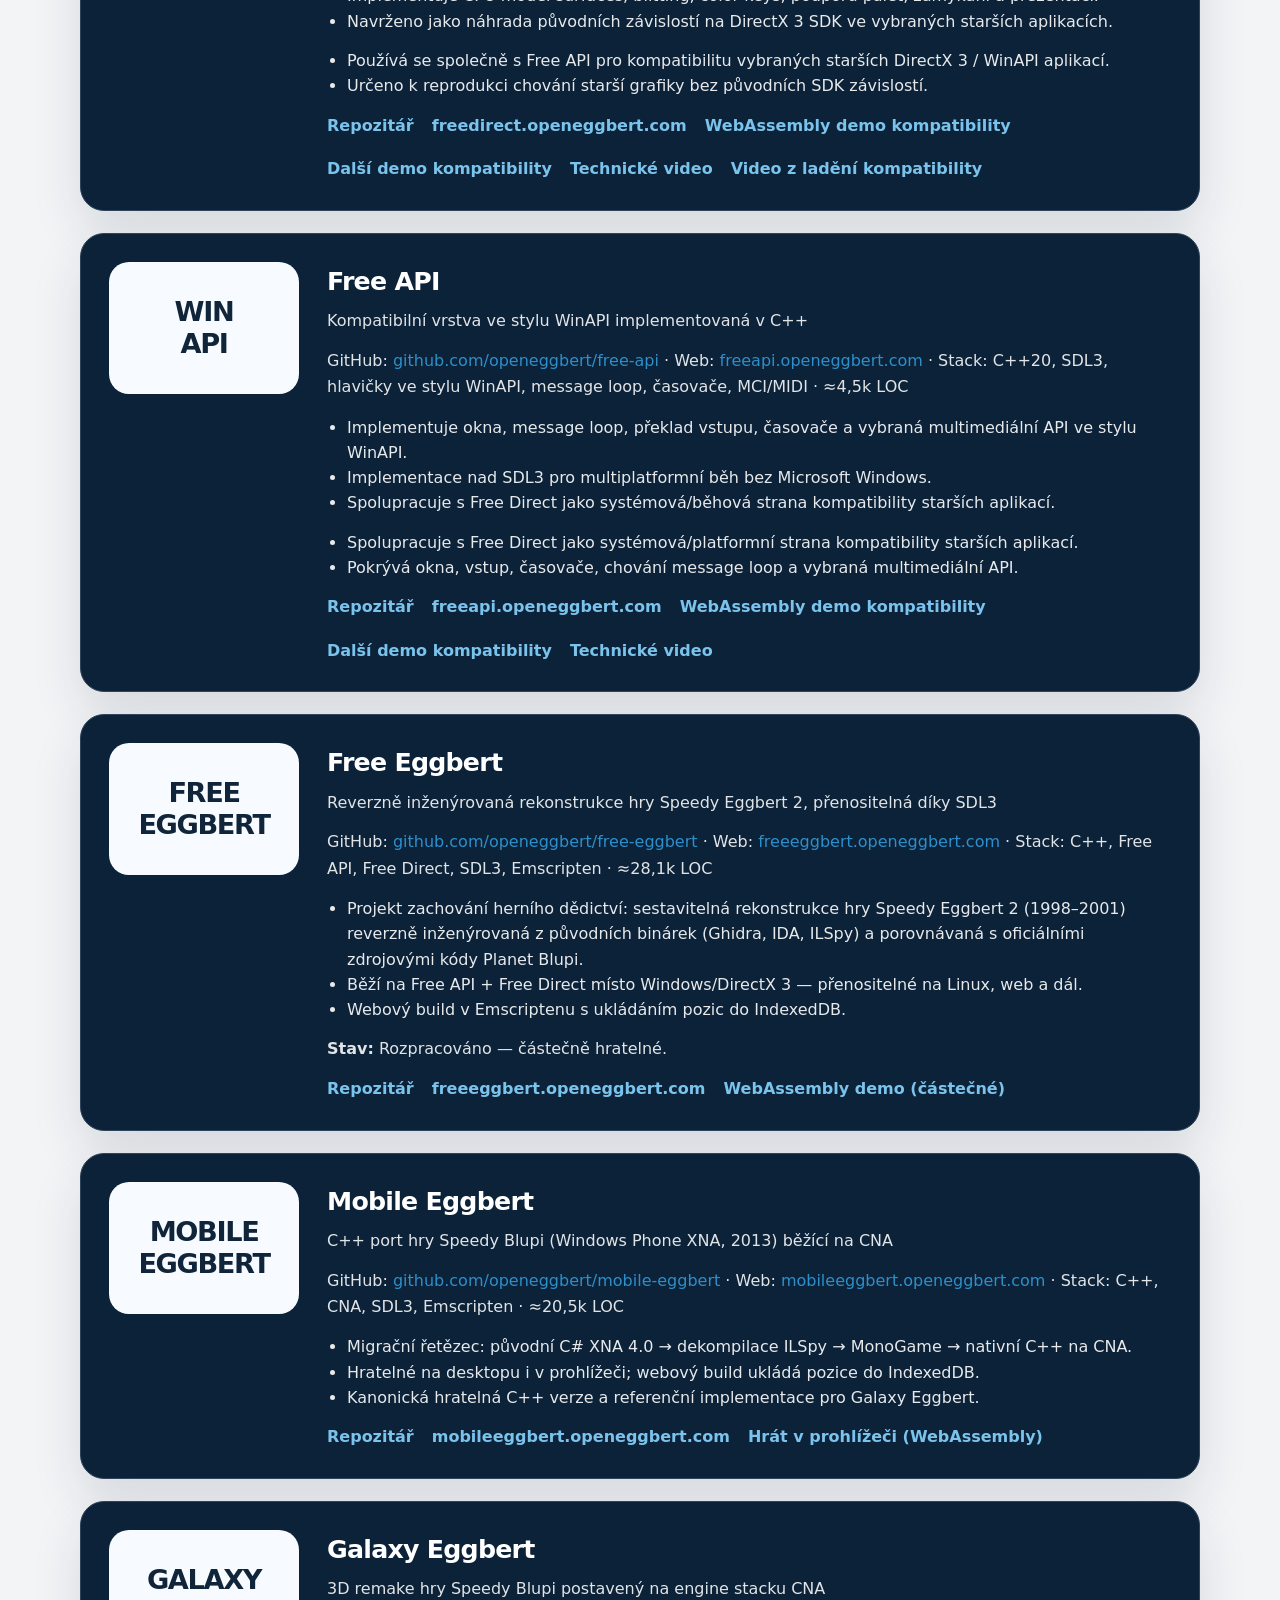
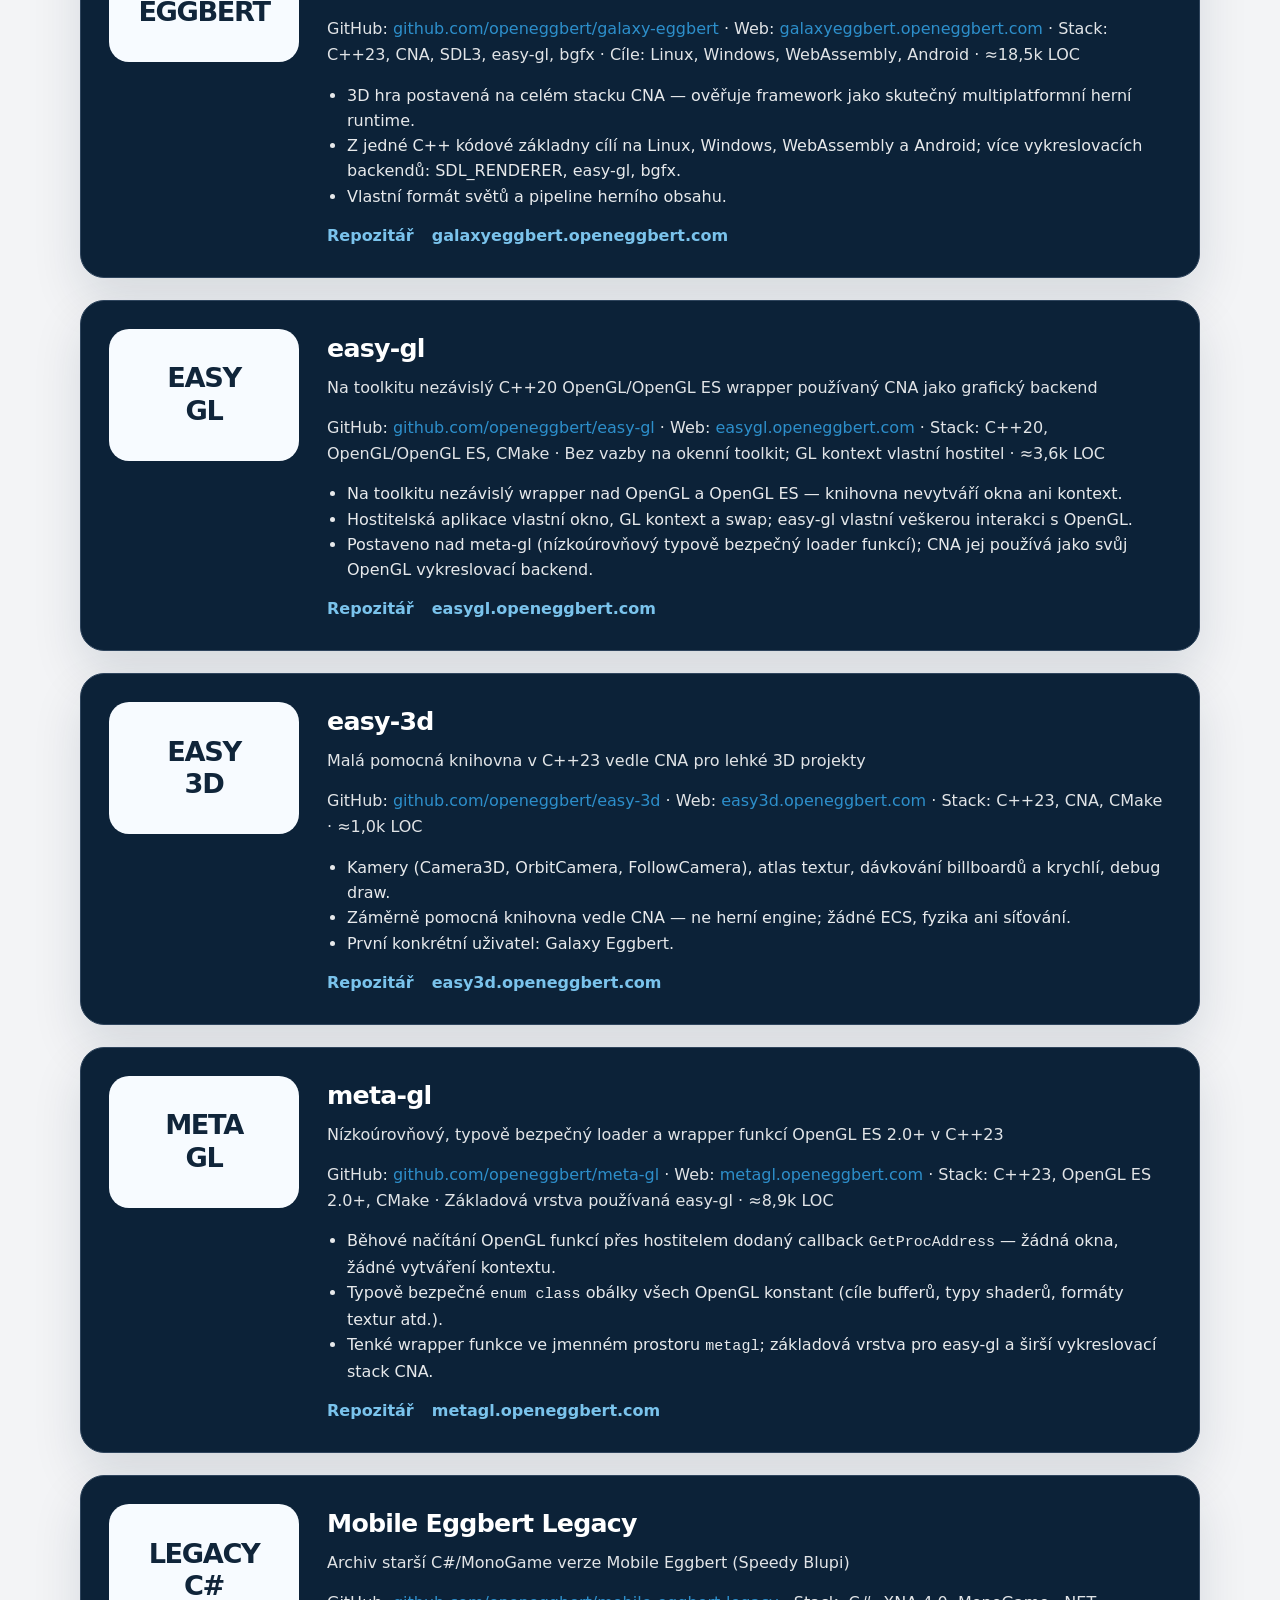
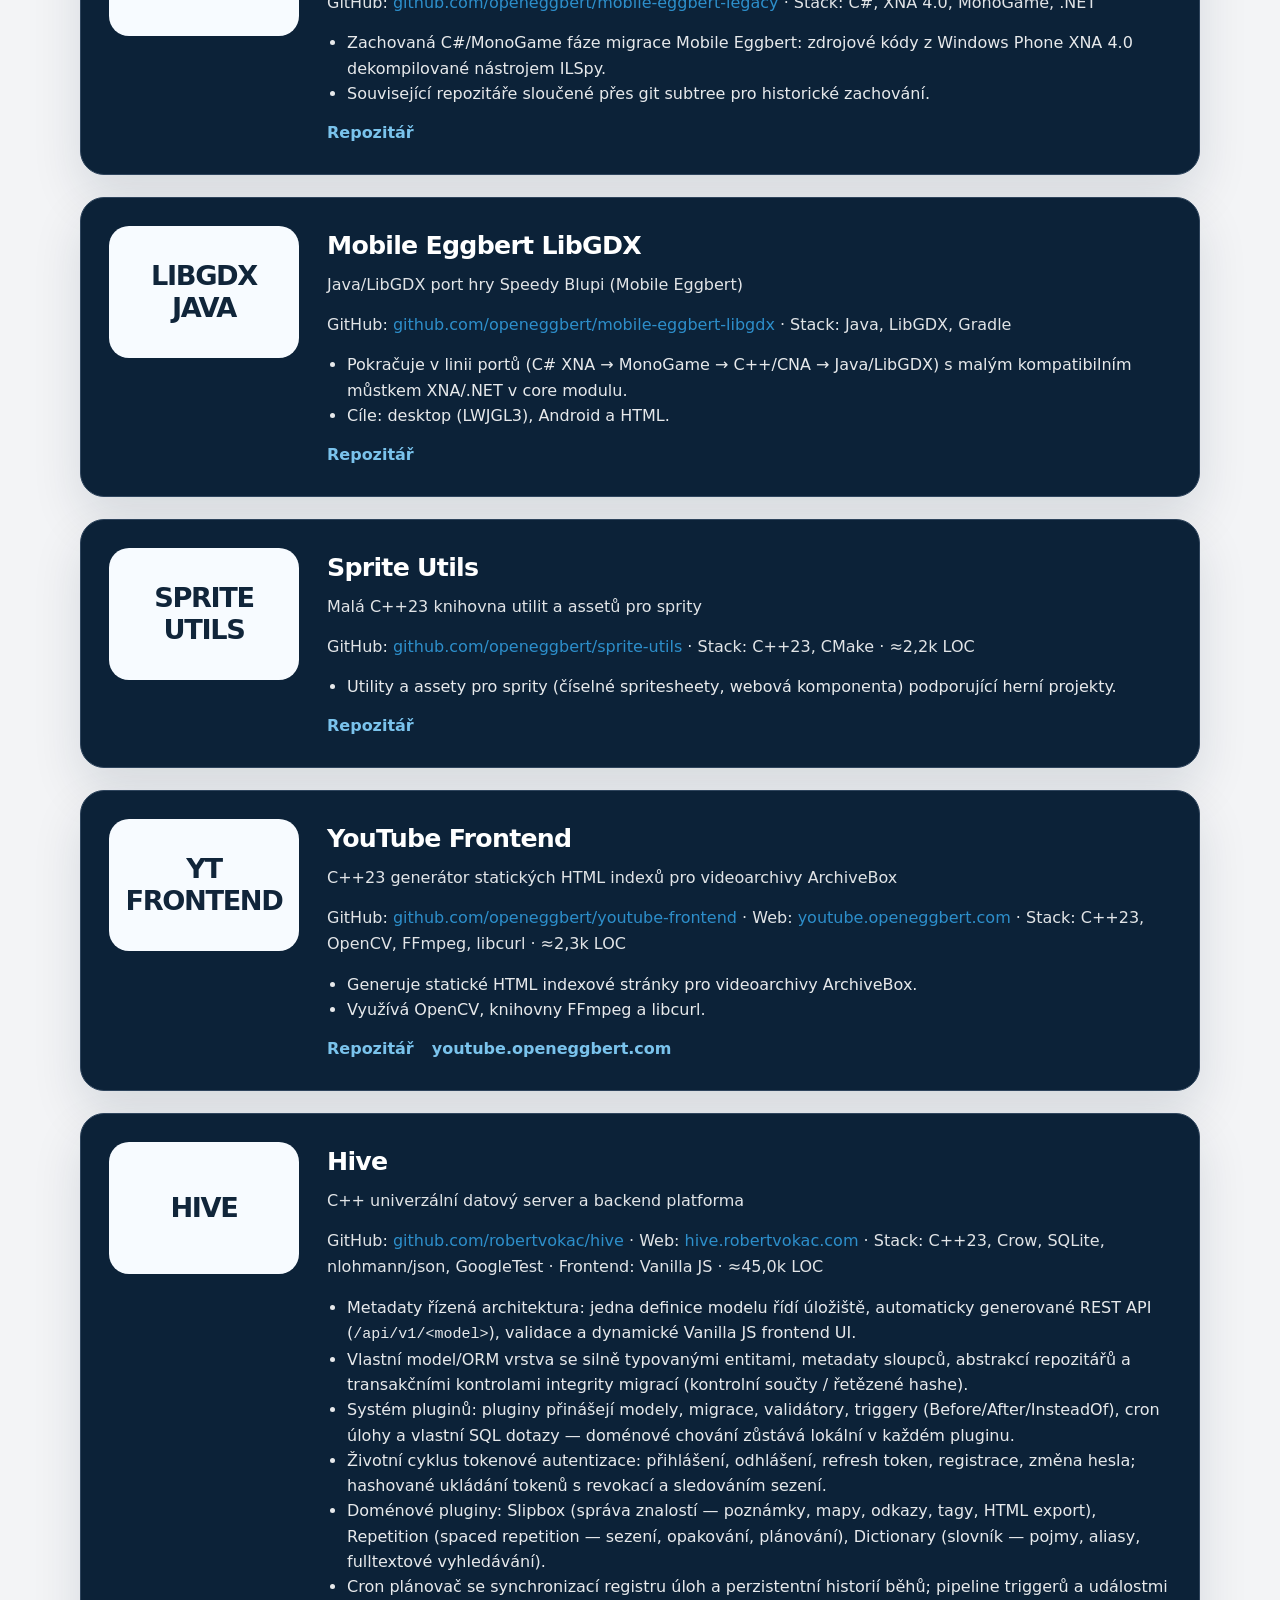
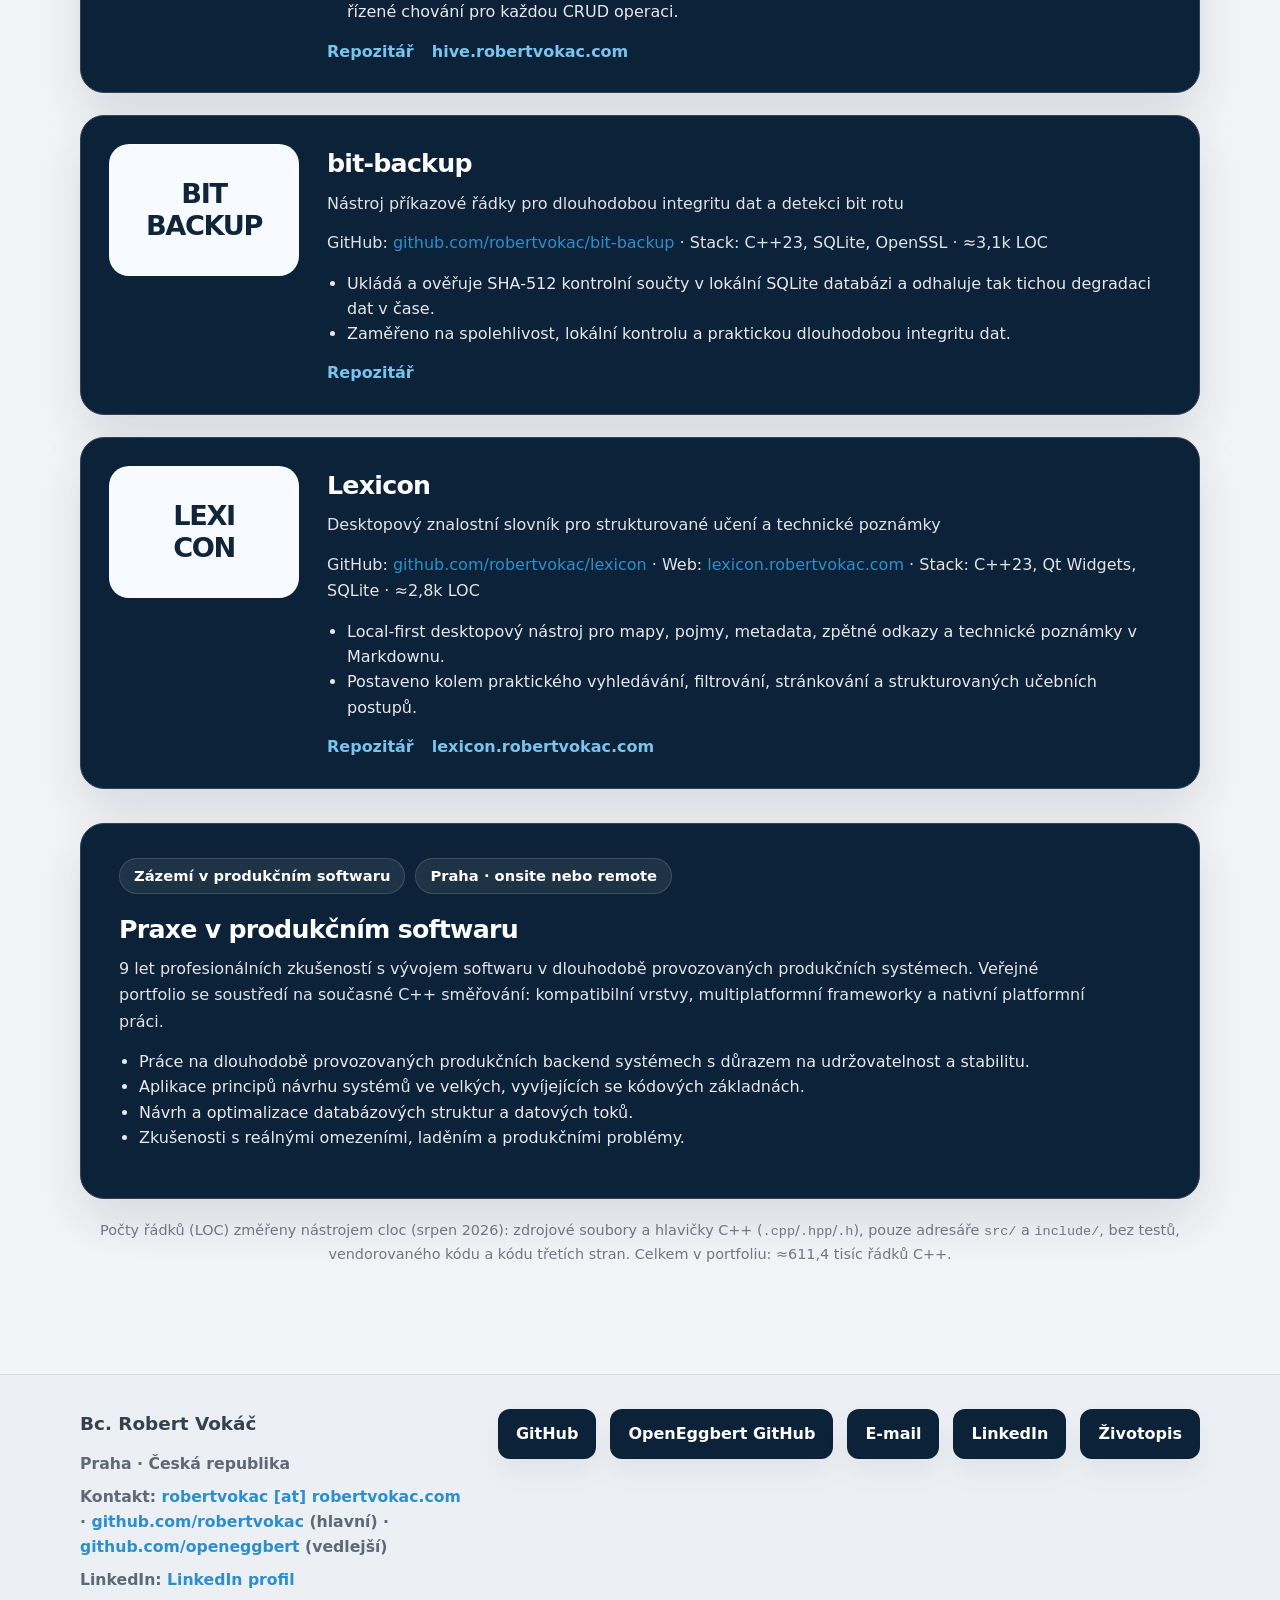
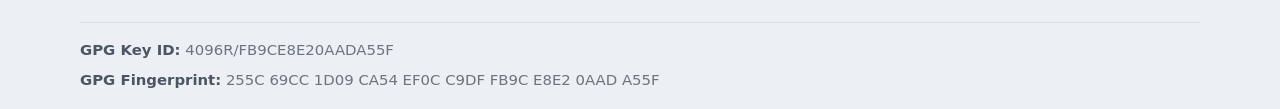
==== commit 2f24d49b: "Refresh LOC after CNA/Sharp Runtime modularization (all 20 project cards kept) Recount LOC: CNA and " ====
--- a/indexcz.html
+++ b/indexcz.html
@@ -923,7 +923,7 @@
 <div class="hero-panel">
 <div class="hero-kicker">Moderní C++ · Multiplatformní systémy · Kompatibilní vrstvy</div>
 <h1>C++ softwarový inženýr budující multiplatformní systémy a kompatibilní vrstvy</h1>
-<p>Navrhuji a implementuji 3D nástroje, C++ frameworky, vrstvy platformní abstrakce a kompatibilní systémy reprodukující chování starších API bez původních závislostí. Moje práce zahrnuje 3D editor scén Mesh Craft a vrstvy ve stylu XNA, DirectDraw a WinAPI nad SDL3, OpenGL a příbuznými technologiemi — ≈478,6 tisíc řádků C++ ve veřejných repozitářích.</p>
+<p>Navrhuji a implementuji 3D nástroje, C++ frameworky, vrstvy platformní abstrakce a kompatibilní systémy reprodukující chování starších API bez původních závislostí. Moje práce zahrnuje 3D editor scén Mesh Craft a vrstvy ve stylu XNA, DirectDraw a WinAPI nad SDL3, OpenGL a příbuznými technologiemi — ≈611,4 tisíc řádků C++ ve veřejných repozitářích.</p>
 <div class="hero-highlights">
 <span>Vývoj systémů v moderním C++20/23</span>
 <span>Windows · Linux · WebAssembly · Android</span>
@@ -1100,7 +1100,7 @@
 <div class="project-content">
 <h3>Mesh Craft</h3>
 <p class="project-role">3D editor scén a modelovací aplikace pro formát MC3</p>
-<p class="project-meta">GitHub: <a href="https://github.com/openeggbert/mesh-craft" rel="noreferrer" target="_blank">github.com/openeggbert/mesh-craft</a> · Web: <a href="https://meshcraft3d.com" rel="noreferrer" target="_blank">meshcraft3d.com</a> · <a href="https://meshcraft.openeggbert.com" rel="noreferrer" target="_blank">meshcraft.openeggbert.com</a> · Stack: C++23, CNA, sharp-runtime, Dear ImGui · Nativní formát <code>.mc3.xml</code> kompilovaný do glTF/GLB · ≈29,4k LOC</p>
+<p class="project-meta">GitHub: <a href="https://github.com/openeggbert/mesh-craft" rel="noreferrer" target="_blank">github.com/openeggbert/mesh-craft</a> · Web: <a href="https://meshcraft3d.com" rel="noreferrer" target="_blank">meshcraft3d.com</a> · <a href="https://meshcraft.openeggbert.com" rel="noreferrer" target="_blank">meshcraft.openeggbert.com</a> · Stack: C++23, CNA, sharp-runtime, Dear ImGui · Nativní formát <code>.mc3.xml</code> kompilovaný do glTF/GLB · ≈41,2k LOC</p>
 <ul>
 <li>3D modelář s primitivy (kvádr, koule, válec, kužel, rovina, torus, kapsle, disk), CSG booleovskými operacemi (sjednocení, rozdíl, průnik přes Manifold), materiály, PBR texturami a hierarchickými skupinami.</li>
 <li>Podpora animací: pozice, rotace, měřítko, viditelnost, barva materiálu a deformační kanály; znovupoužitelné definice prefabů/instancí, vrstvy, tagy, kolizní hinty, mlha a nastavení prostředí.</li>
@@ -1120,13 +1120,14 @@
 <div class="project-content">
 <h3>CNA</h3>
 <p class="project-role">Multiplatformní C++ framework implementující API ve stylu XNA</p>
-<p class="project-meta">GitHub: <a href="https://github.com/openeggbert/cna" rel="noreferrer" target="_blank">github.com/openeggbert/cna</a> · Web: <a href="https://libcna.com" rel="noreferrer" target="_blank">libcna.com</a> · <a href="https://cna.openeggbert.com" rel="noreferrer" target="_blank">cna.openeggbert.com</a> · Stack: C++20, SDL3, CMake, OpenGL/easy-gl, Vulkan, bgfx, WebGPU, Direct3D 9/11/12, Windows/Linux/WebAssembly/Android · ≈181,2k LOC</p>
+<p class="project-meta">GitHub: <a href="https://github.com/openeggbert/cna" rel="noreferrer" target="_blank">github.com/openeggbert/cna</a> · Web: <a href="https://libcna.com" rel="noreferrer" target="_blank">libcna.com</a> · <a href="https://cna.openeggbert.com" rel="noreferrer" target="_blank">cna.openeggbert.com</a> · Stack: C++20, SDL3, CMake, OpenGL/easy-gl, Vulkan, bgfx, WebGPU, Direct3D 9/11/12, Windows/Linux/WebAssembly/Android · ≈292,2k LOC</p>
 <ul>
 <li>API ve stylu XNA v nativním C++ pod <code>Microsoft::Xna::Framework</code>.</li>
 <li>Vlastní multiplatformní framework s vykreslováním, vstupem, zvukem, životním cyklem prostředků a
                                 abstrakcí backendů.
                             </li>
-<li>12 zaměnitelných vykreslovacích backendů: SDL_Renderer, OpenGL/easy-gl, Vulkan, bgfx, WebGPU, nativní Direct3D 9/11/12 (ověřeno přes Wine/DXVK), SDL_GPU (postavený na Vulkanu), HTML Canvas, ASCII a DX3 (DirectDraw backend postavený nad Free Direct).</li>
+<li>46 vykreslovacích backendů pokrývajících moderní API (Vulkan, bgfx, WebGPU, nativní Direct3D 9/10/11/12, SDL_GPU, Metal, Diligent Engine, Sokol), celou řadu starších DirectX (DirectX 1–9, ověřeno přes Wine/DXVK), desktopové i mobilní OpenGL/OpenGL ES/OpenVG a specializované cíle (HTML Canvas, SVG, GDI, Glide, headless).</li>
+<li>Restrukturalizováno na 15 samostatně sestavitelných modulů plus vrstvu vykreslovacích backendů o ~40 backendech, každý s vlastním CMake cílem.</li>
 </ul>
 
 <ul><li>Nativní C++/SDL3 implementace nahrazující závislosti na XNA / MonoGame.</li><li>Použito k portu skutečné C# / XNA aplikace do C++.</li><li>Stejná C++ kódová základna se sestavuje pro desktop, WebAssembly i Android.</li></ul>
@@ -1174,7 +1175,7 @@
 <h3>Sharp Runtime</h3>
 <p class="project-role">C++ reimplementace široké podmnožiny běhového prostředí C#/.NET — API <code>System::*</code> v nativním C++</p>
 <p class="project-meta">GitHub: <a href="https://github.com/openeggbert/sharp-runtime" rel="noreferrer" target="_blank">github.com/openeggbert/sharp-runtime</a> · Web: <a href="https://sharpruntime.openeggbert.com" rel="noreferrer" target="_blank">sharpruntime.openeggbert.com</a>
-                            · Stack: C++20/23, CMake · Široké pokrytí .NET: jmenné prostory System::*, události, delegáti, výjimky, kolekce · ≈70,7k LOC</p>
+                            · Stack: C++20/23, CMake · Široké pokrytí .NET: jmenné prostory System::*, události, delegáti, výjimky, kolekce · ≈78,9k LOC</p>
 <ul>
 <li>Implementuje širokou podmnožinu typů .NET/C# pod jmennými prostory <code>System::*</code> v idiomatickém moderním C++ — povědomý návrh API pro C# vývojáře.</li>
 <li>Pokrývá výjimky, události, delegáty, kolekce a další systémové stavební bloky; stav implementace se sleduje po třídách (Todo / Stub / Partial / Implemented / Verified).</li>
@@ -1293,7 +1294,7 @@
 <h3>Galaxy Eggbert</h3>
 <p class="project-role">3D remake hry Speedy Blupi postavený na engine stacku CNA</p>
 <p class="project-meta">GitHub: <a href="https://github.com/openeggbert/galaxy-eggbert" rel="noreferrer" target="_blank">github.com/openeggbert/galaxy-eggbert</a> · Web: <a href="https://galaxyeggbert.openeggbert.com" rel="noreferrer" target="_blank">galaxyeggbert.openeggbert.com</a>
-                            · Stack: C++23, CNA, SDL3, easy-gl, bgfx · Cíle: Linux, Windows, WebAssembly, Android · ≈17,3k LOC</p>
+                            · Stack: C++23, CNA, SDL3, easy-gl, bgfx · Cíle: Linux, Windows, WebAssembly, Android · ≈18,5k LOC</p>
 <ul>
 <li>3D hra postavená na celém stacku CNA — ověřuje framework jako skutečný multiplatformní herní runtime.</li>
 <li>Z jedné C++ kódové základny cílí na Linux, Windows, WebAssembly a Android; více vykreslovacích backendů: SDL_RENDERER, easy-gl, bgfx.</li>
@@ -1340,7 +1341,7 @@
 <h3>meta-gl</h3>
 <p class="project-role">Nízkoúrovňový, typově bezpečný loader a wrapper funkcí OpenGL ES 2.0+ v C++23</p>
 <p class="project-meta">GitHub: <a href="https://github.com/openeggbert/meta-gl" rel="noreferrer" target="_blank">github.com/openeggbert/meta-gl</a> · Web: <a href="https://metagl.openeggbert.com" rel="noreferrer" target="_blank">metagl.openeggbert.com</a> · Stack:
-                            C++23, OpenGL ES 2.0+, CMake · Základová vrstva používaná easy-gl · ≈8,3k LOC</p>
+                            C++23, OpenGL ES 2.0+, CMake · Základová vrstva používaná easy-gl · ≈8,9k LOC</p>
 <ul>
 <li>Běhové načítání OpenGL funkcí přes hostitelem dodaný callback <code>GetProcAddress</code> — žádná okna, žádné vytváření kontextu.</li>
 <li>Typově bezpečné <code>enum class</code> obálky všech OpenGL konstant (cíle bufferů, typy shaderů, formáty textur atd.).</li>
@@ -1477,7 +1478,7 @@
 </div>
 </article>
 </div>
-<p style="margin-top:20px;color:#707784;font-size:0.9rem;text-align:center;">Počty řádků (LOC) změřeny nástrojem cloc (červenec 2026): zdrojové soubory a hlavičky C++ (<code>.cpp</code>/<code>.hpp</code>/<code>.h</code>), pouze adresáře <code>src/</code> a <code>include/</code>, bez testů, vendorovaného kódu a kódu třetích stran. Celkem v portfoliu: ≈478,6 tisíc řádků C++.</p>
+<p style="margin-top:20px;color:#707784;font-size:0.9rem;text-align:center;">Počty řádků (LOC) změřeny nástrojem cloc (srpen 2026): zdrojové soubory a hlavičky C++ (<code>.cpp</code>/<code>.hpp</code>/<code>.h</code>), pouze adresáře <code>src/</code> a <code>include/</code>, bez testů, vendorovaného kódu a kódu třetích stran. Celkem v portfoliu: ≈611,4 tisíc řádků C++.</p>
 </div>
 </section>
 </main>
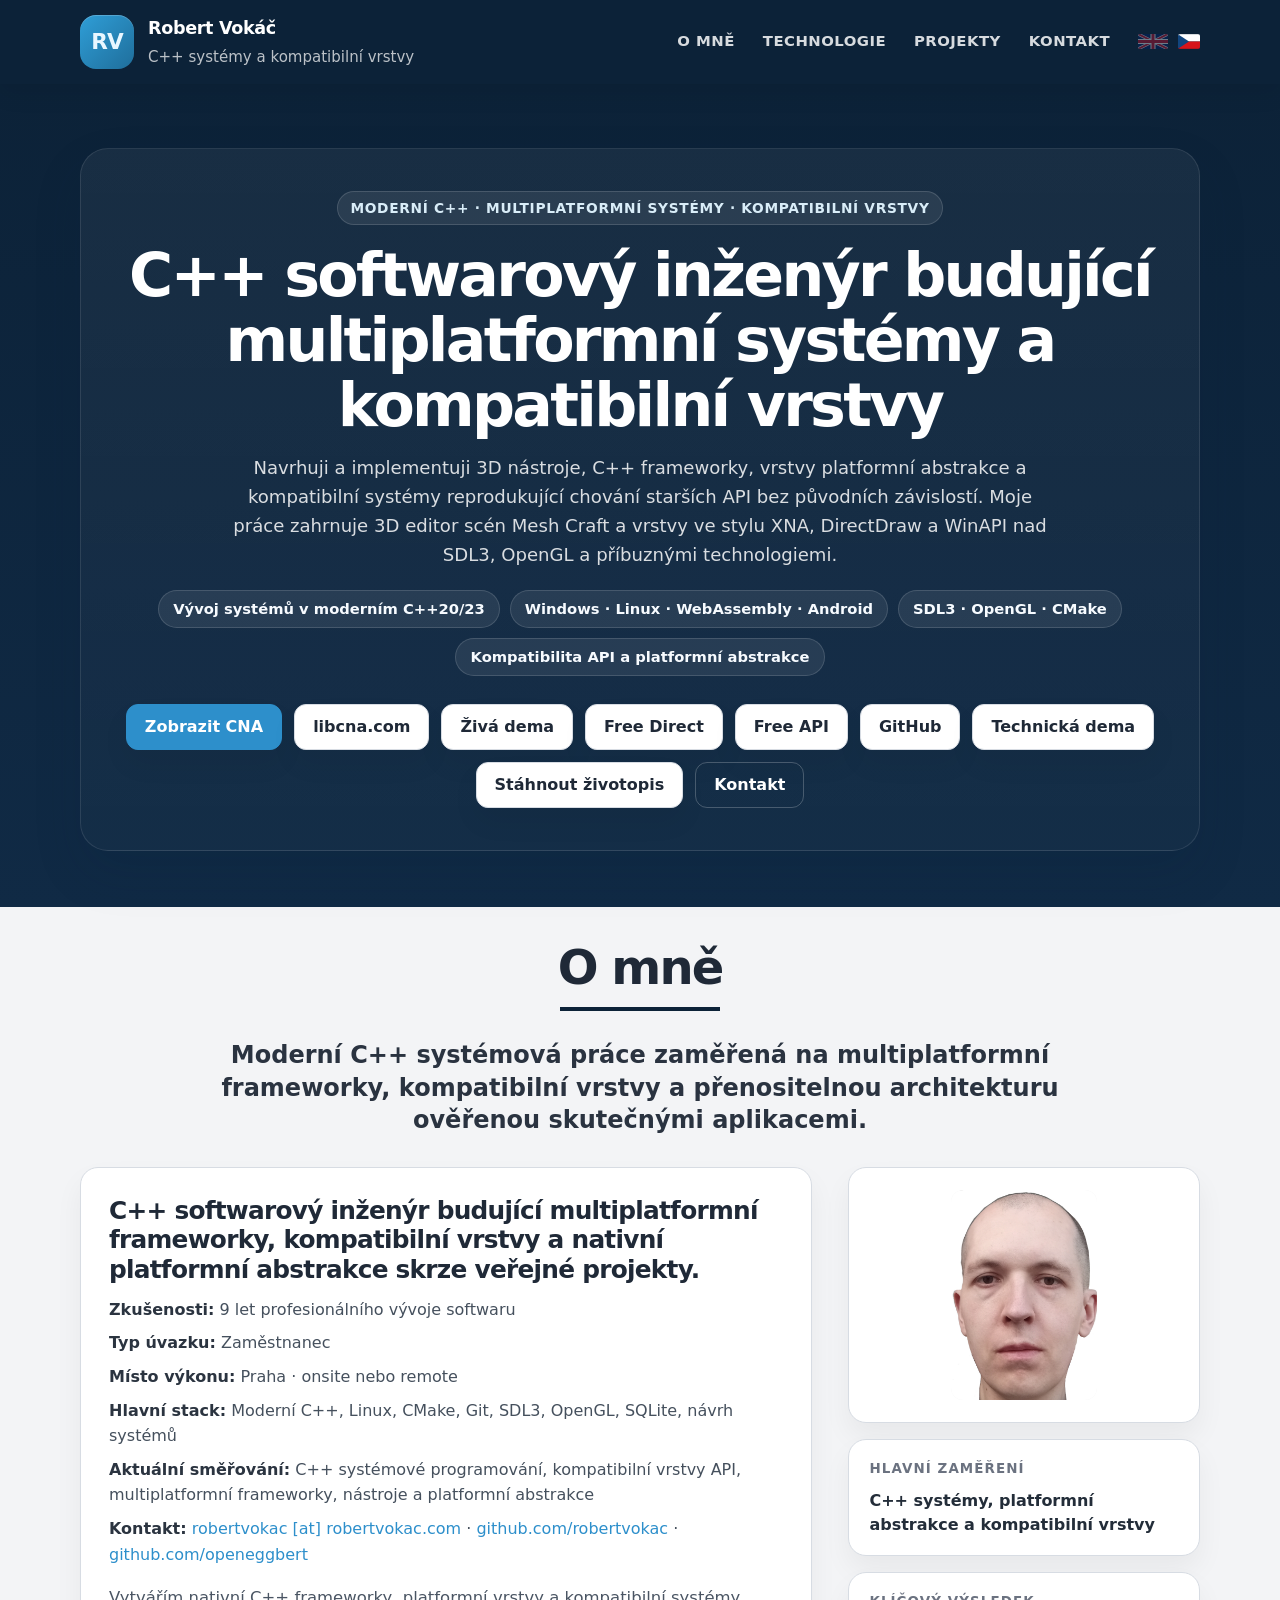
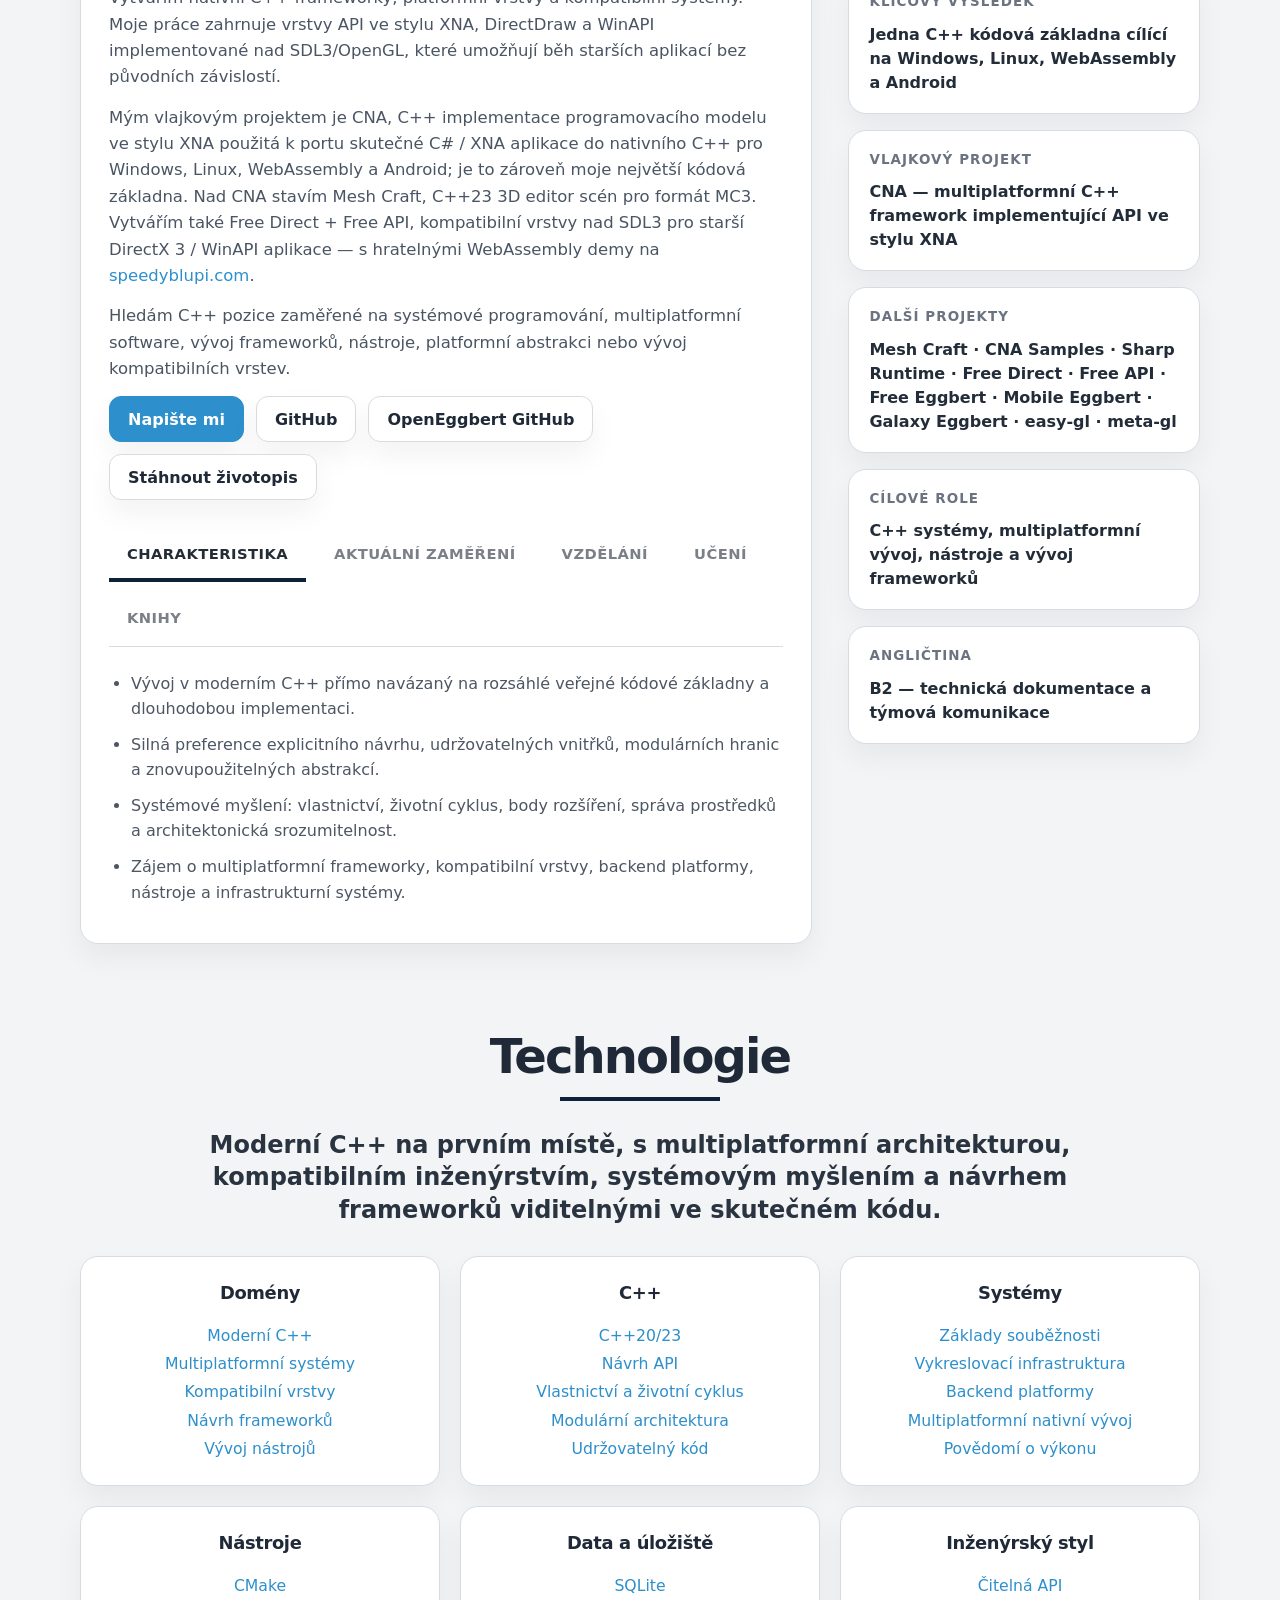
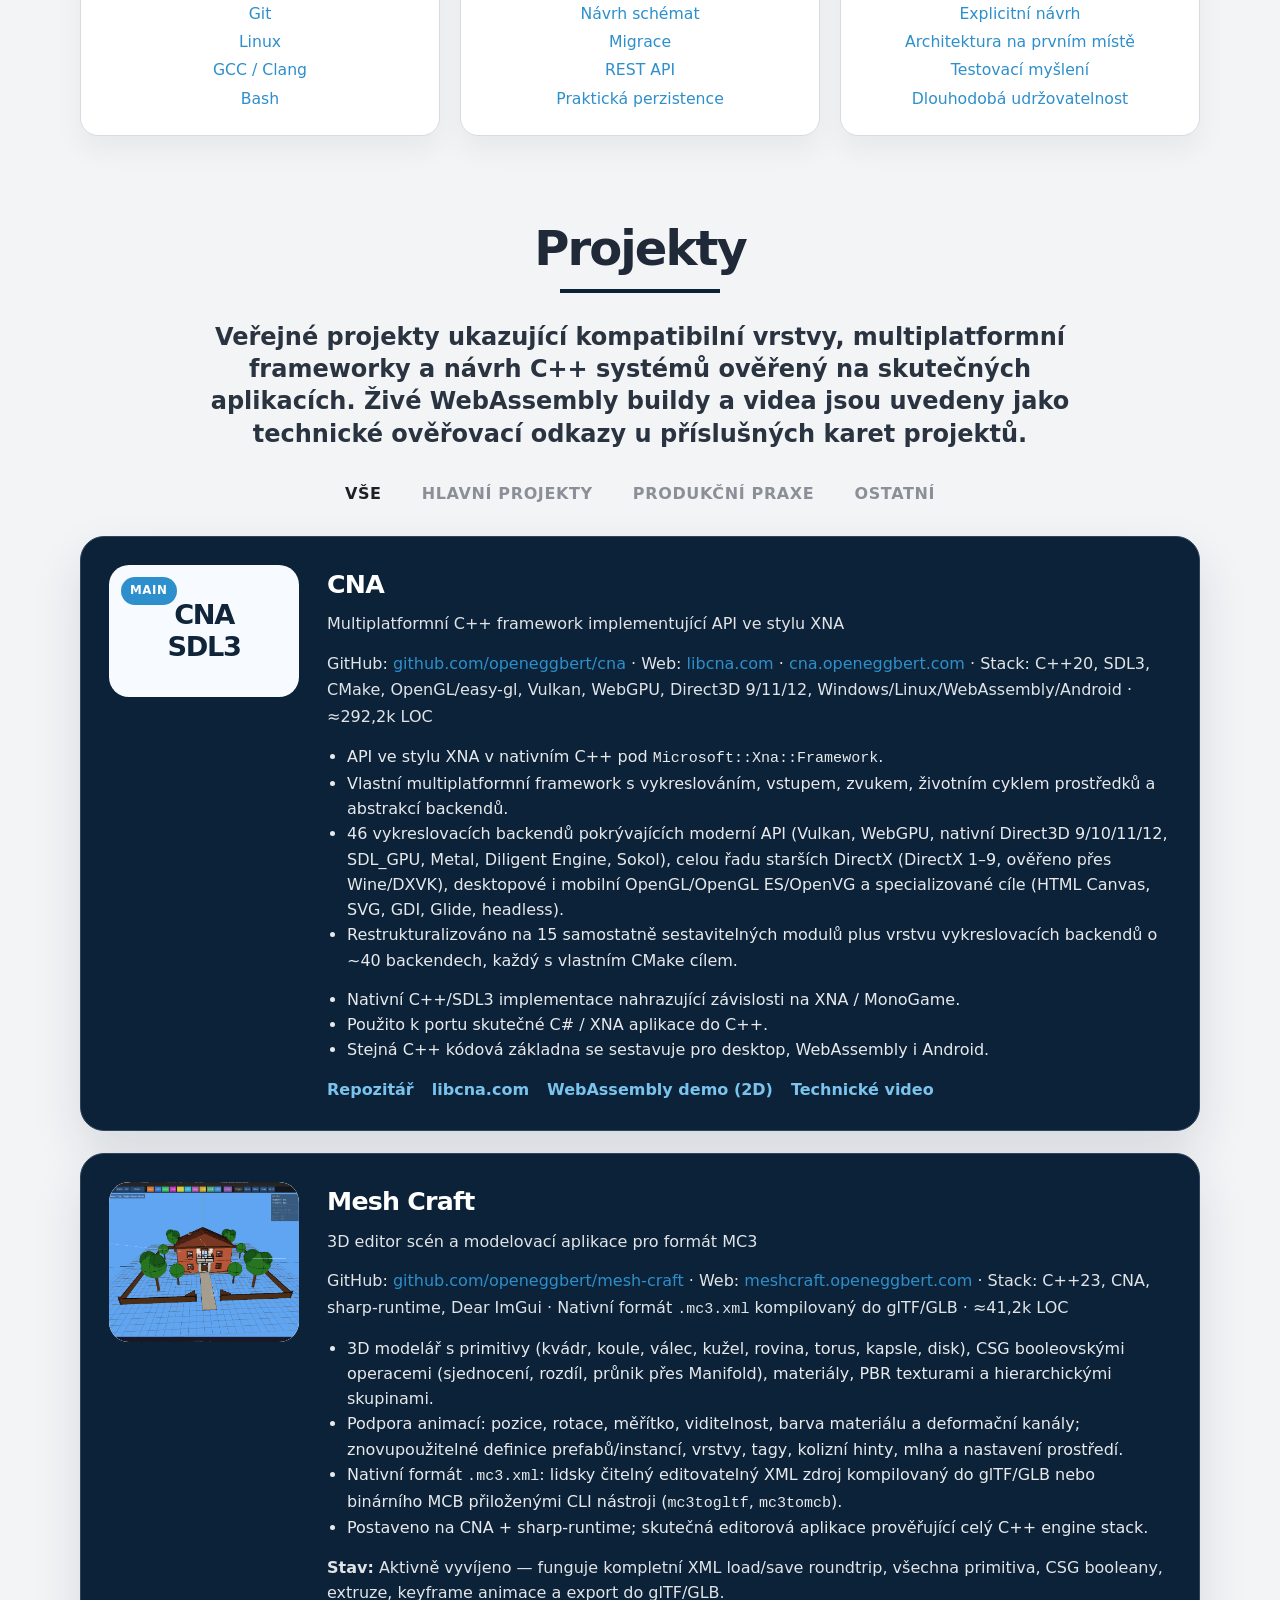
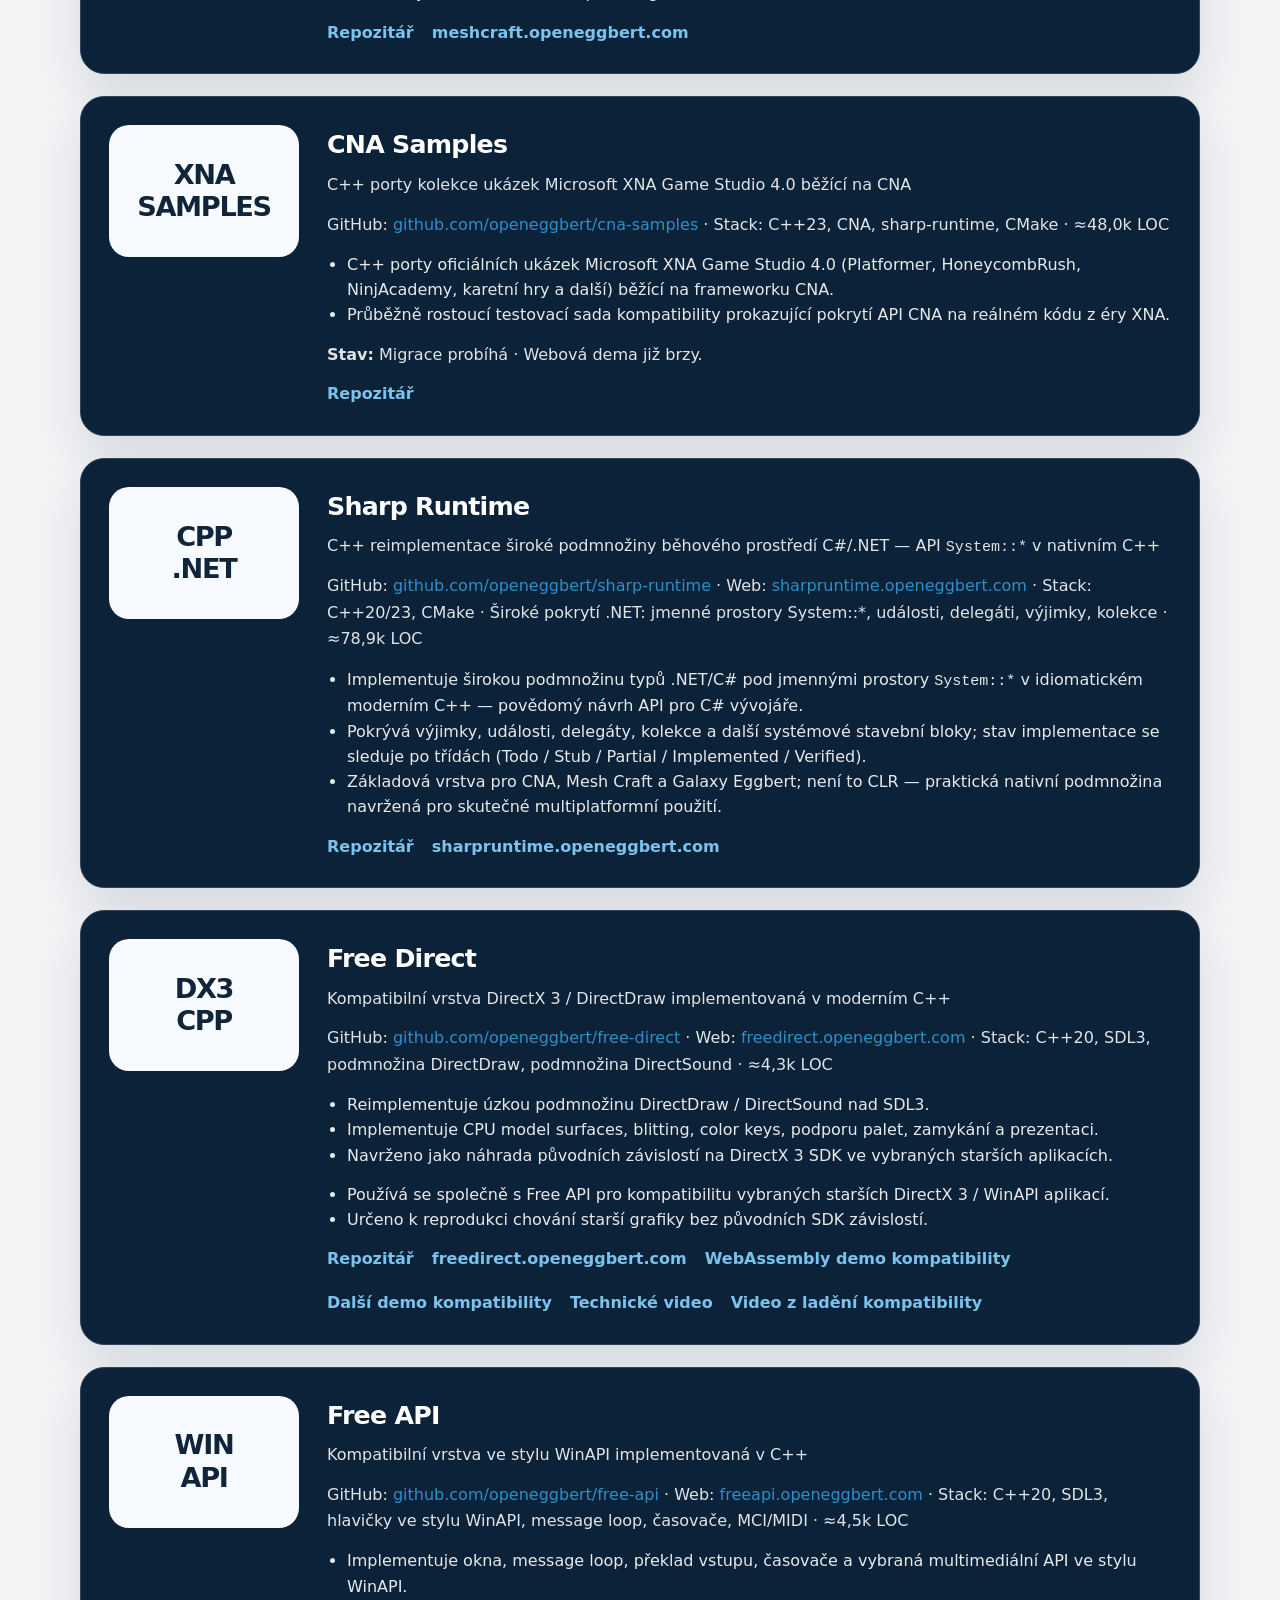
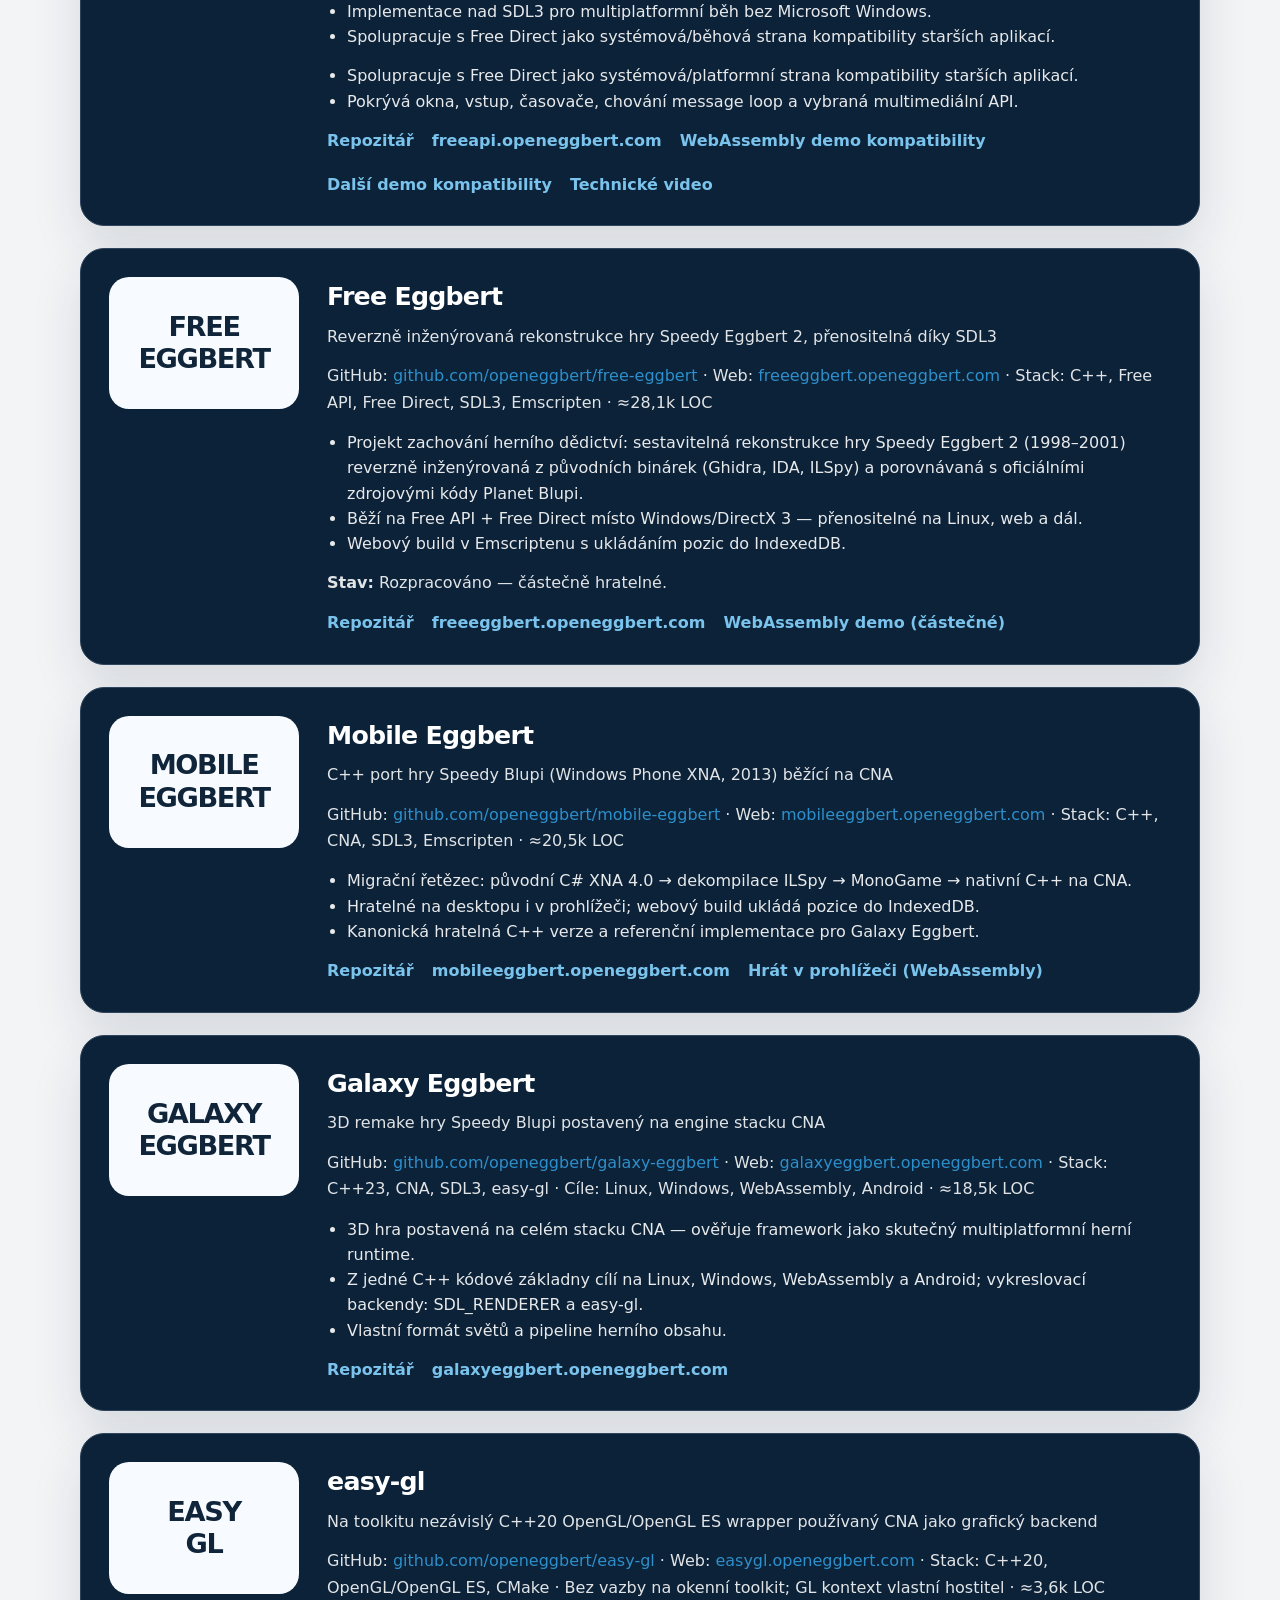
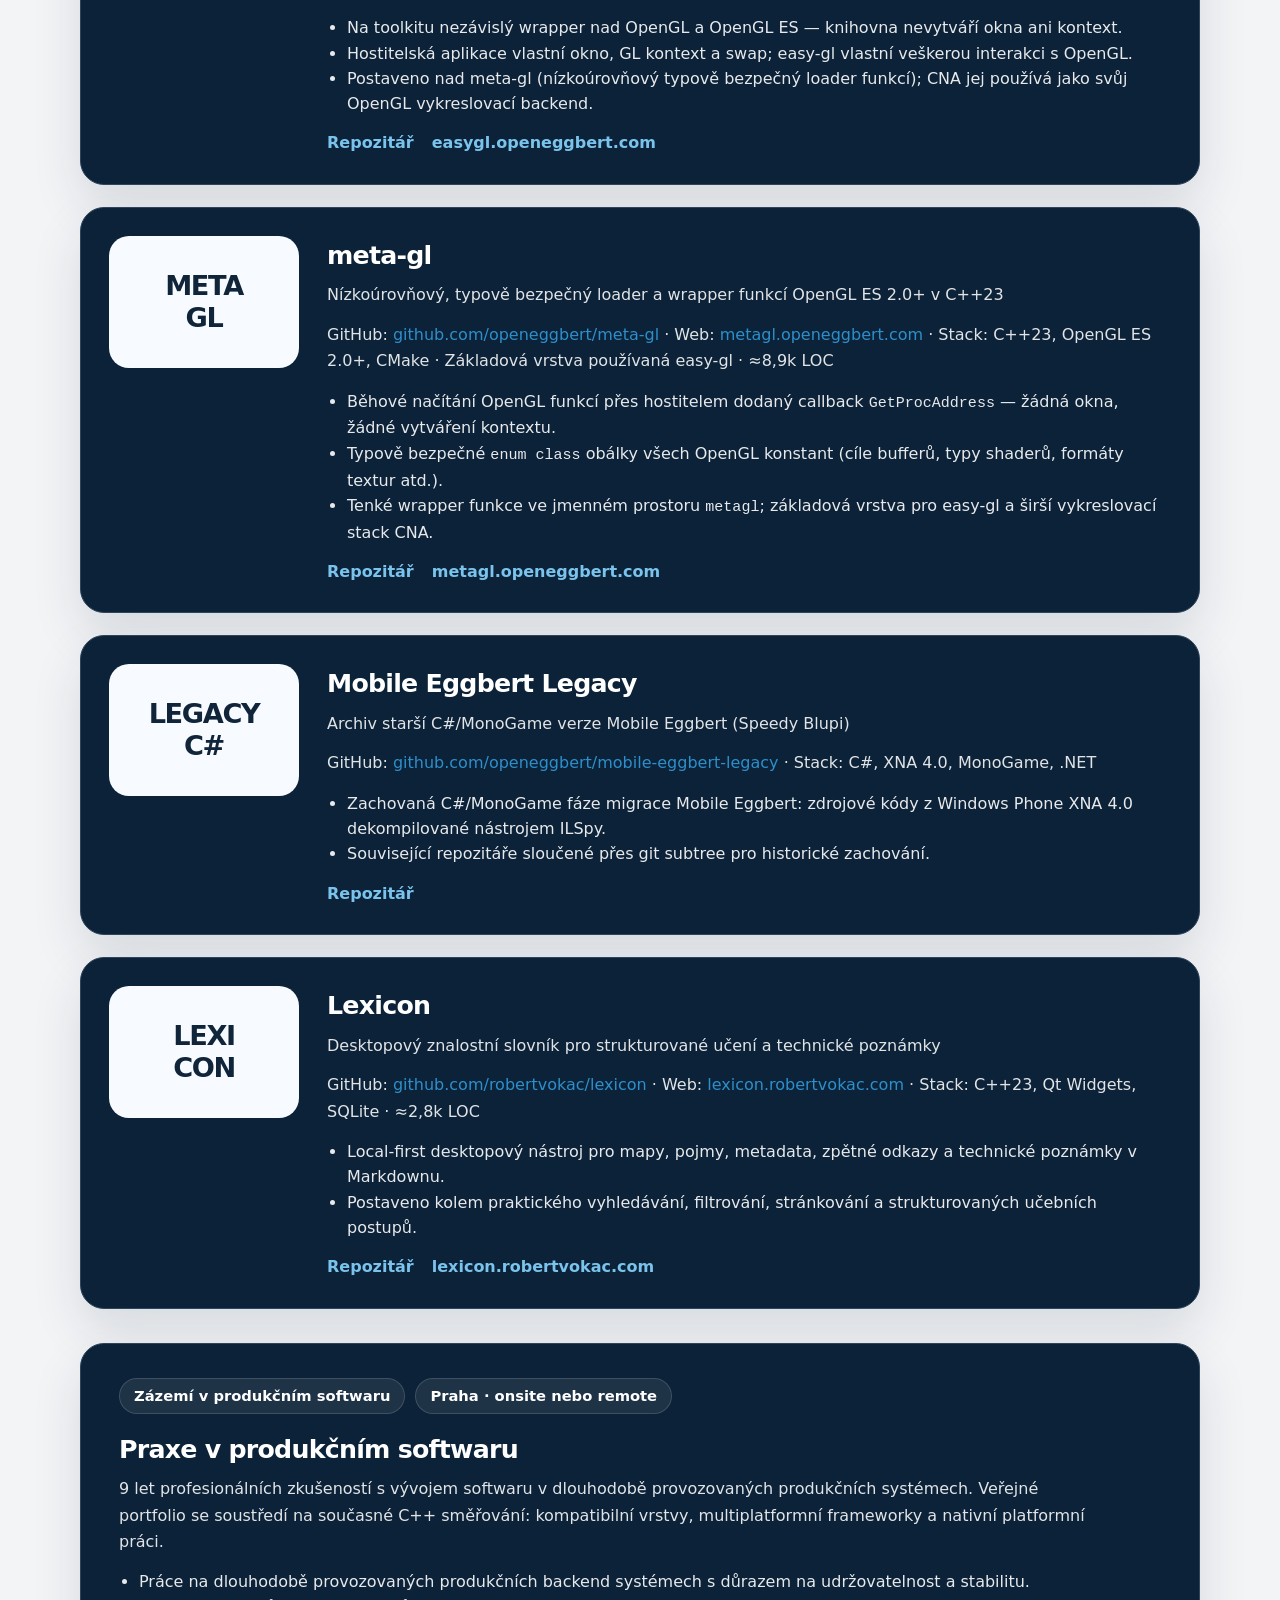
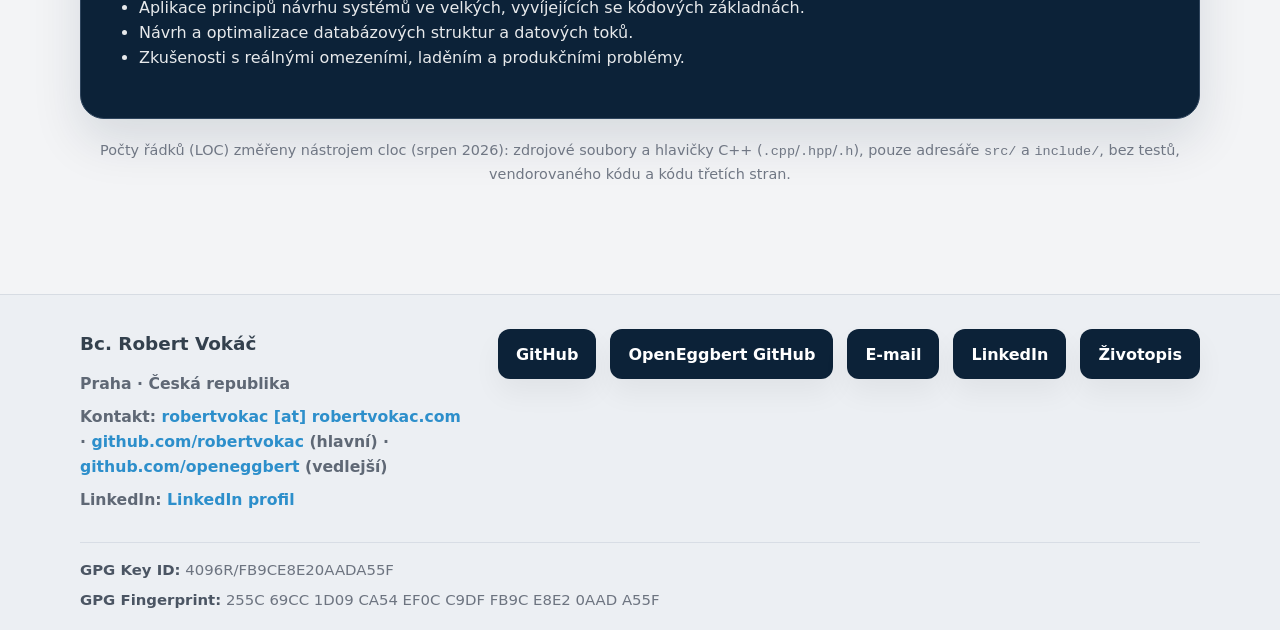
==== commit 4f5548ec: "Make CNA the flagship, drop 7 projects, bgfx and meshcraft3d.com; refresh PDFs Mark CNA as the flags" ====
--- a/indexcz.html
+++ b/indexcz.html
@@ -923,17 +923,16 @@
 <div class="hero-panel">
 <div class="hero-kicker">Moderní C++ · Multiplatformní systémy · Kompatibilní vrstvy</div>
 <h1>C++ softwarový inženýr budující multiplatformní systémy a kompatibilní vrstvy</h1>
-<p>Navrhuji a implementuji 3D nástroje, C++ frameworky, vrstvy platformní abstrakce a kompatibilní systémy reprodukující chování starších API bez původních závislostí. Moje práce zahrnuje 3D editor scén Mesh Craft a vrstvy ve stylu XNA, DirectDraw a WinAPI nad SDL3, OpenGL a příbuznými technologiemi — ≈611,4 tisíc řádků C++ ve veřejných repozitářích.</p>
+<p>Navrhuji a implementuji 3D nástroje, C++ frameworky, vrstvy platformní abstrakce a kompatibilní systémy reprodukující chování starších API bez původních závislostí. Moje práce zahrnuje 3D editor scén Mesh Craft a vrstvy ve stylu XNA, DirectDraw a WinAPI nad SDL3, OpenGL a příbuznými technologiemi.</p>
 <div class="hero-highlights">
 <span>Vývoj systémů v moderním C++20/23</span>
 <span>Windows · Linux · WebAssembly · Android</span>
-<span>SDL3 · OpenGL · bgfx · CMake</span>
+<span>SDL3 · OpenGL · CMake</span>
 <span>Kompatibilita API a platformní abstrakce</span>
 </div>
 
 <div class="cta-row"><a class="btn primary" href="https://github.com/openeggbert/cna" rel="noreferrer" target="_blank">Zobrazit CNA</a>
 <a class="btn" href="https://libcna.com" rel="noreferrer" target="_blank">libcna.com</a>
-<a class="btn" href="https://meshcraft3d.com" rel="noreferrer" target="_blank">meshcraft3d.com</a>
 <a class="btn" href="https://speedyblupi.com" rel="noreferrer" target="_blank">Živá dema</a>
 <a class="btn" href="https://github.com/openeggbert/free-direct" rel="noreferrer" target="_blank">Free Direct</a>
 <a class="btn" href="https://github.com/openeggbert/free-api" rel="noreferrer" target="_blank">Free API</a>
@@ -966,7 +965,7 @@
 </div>
 </div>
 <p>Vytvářím nativní C++ frameworky, platformní vrstvy a kompatibilní systémy. Moje práce zahrnuje vrstvy API ve stylu XNA, DirectDraw a WinAPI implementované nad SDL3/OpenGL, které umožňují běh starších aplikací bez původních závislostí.</p>
-<p>Mým vlajkovým projektem je Mesh Craft, C++23 3D editor scén pro formát MC3. Mou největší kódovou základnou je CNA, C++ implementace programovacího modelu ve stylu XNA použitá k portu skutečné C# / XNA aplikace do nativního C++ pro Windows, Linux, WebAssembly a Android. Vytvářím také Free Direct + Free API, kompatibilní vrstvy nad SDL3 pro starší DirectX 3 / WinAPI aplikace — s hratelnými WebAssembly demy na <a href="https://speedyblupi.com" rel="noreferrer" target="_blank">speedyblupi.com</a>.</p>
+<p>Mým vlajkovým projektem je CNA, C++ implementace programovacího modelu ve stylu XNA použitá k portu skutečné C# / XNA aplikace do nativního C++ pro Windows, Linux, WebAssembly a Android; je to zároveň moje největší kódová základna. Nad CNA stavím Mesh Craft, C++23 3D editor scén pro formát MC3. Vytvářím také Free Direct + Free API, kompatibilní vrstvy nad SDL3 pro starší DirectX 3 / WinAPI aplikace — s hratelnými WebAssembly demy na <a href="https://speedyblupi.com" rel="noreferrer" target="_blank">speedyblupi.com</a>.</p>
 <p>Hledám C++ pozice zaměřené na systémové programování, multiplatformní software, vývoj frameworků, nástroje, platformní abstrakci nebo vývoj kompatibilních vrstev.</p>
 <div class="cta-row">
 <a class="btn primary" href="mailto:robertvokac@robertvokac.com">Napište mi</a>
@@ -993,12 +992,11 @@
 </div>
 <div class="tab-panel" id="current-focus">
 <ul class="bullets">
-<li>Vyvíjím <a href="https://github.com/openeggbert/mesh-craft" rel="noreferrer" target="_blank">Mesh Craft</a> (<a href="https://meshcraft3d.com" rel="noreferrer" target="_blank">meshcraft3d.com</a>), C++23 3D editor scén pro formát MC3.</li>
 <li>Vyvíjím <a href="https://github.com/openeggbert/cna" rel="noreferrer" target="_blank">CNA</a> jako multiplatformní C++ framework implementující programovací model ve stylu XNA pro Windows, Linux, WebAssembly a Android — spolu s <a href="https://github.com/openeggbert/cna-samples" rel="noreferrer" target="_blank">CNA Samples</a>, porty oficiální kolekce ukázek XNA.</li>
+<li>Vyvíjím <a href="https://github.com/openeggbert/mesh-craft" rel="noreferrer" target="_blank">Mesh Craft</a>, C++23 3D editor scén pro formát MC3.</li>
 <li>Vyvíjím <a href="https://github.com/openeggbert/free-direct" rel="noreferrer" target="_blank">Free Direct</a> a <a href="https://github.com/openeggbert/free-api" rel="noreferrer" target="_blank">Free API</a> jako kompatibilní vrstvy nad SDL3 pro starší DirectX 3 / WinAPI aplikace, pohánějící <a href="https://github.com/openeggbert/free-eggbert" rel="noreferrer" target="_blank">Free Eggbert</a> a dema na <a href="https://speedyblupi.com" rel="noreferrer" target="_blank">speedyblupi.com</a>.</li>
-<li>Frameworkovou práci podporují <a href="https://github.com/openeggbert/easy-gl" rel="noreferrer" target="_blank">easy-gl</a>, <a href="https://github.com/openeggbert/meta-gl" rel="noreferrer" target="_blank">meta-gl</a>, <a href="https://github.com/openeggbert/easy-3d" rel="noreferrer" target="_blank">easy-3d</a> a <a href="https://github.com/openeggbert/sharp-runtime" rel="noreferrer" target="_blank">sharp-runtime</a> (široká podmnožina C#/.NET v nativním C++).</li>
+<li>Frameworkovou práci podporují <a href="https://github.com/openeggbert/easy-gl" rel="noreferrer" target="_blank">easy-gl</a>, <a href="https://github.com/openeggbert/meta-gl" rel="noreferrer" target="_blank">meta-gl</a> a <a href="https://github.com/openeggbert/sharp-runtime" rel="noreferrer" target="_blank">sharp-runtime</a> (široká podmnožina C#/.NET v nativním C++).</li>
 <li>Stavím <a href="https://github.com/openeggbert/mobile-eggbert" rel="noreferrer" target="_blank">Mobile Eggbert</a> a <a href="https://github.com/openeggbert/galaxy-eggbert" rel="noreferrer" target="_blank">Galaxy Eggbert</a> jako skutečné hry ověřující stack CNA.</li>
-<li>Vyvíjím <a href="https://github.com/robertvokac/hive" rel="noreferrer" target="_blank">Hive</a> (<a href="https://hive.robertvokac.com" rel="noreferrer" target="_blank">hive.robertvokac.com</a>), modulární C++23 metadaty řízený datový server.</li>
 </ul>
 </div>
 <div class="tab-panel" id="education">
@@ -1050,9 +1048,9 @@
 <div class="side-card card"><h4>Klíčový výsledek</h4>
 <p>Jedna C++ kódová základna cílící na Windows, Linux, WebAssembly a Android</p></div>
 <div class="side-card card"><h4>Vlajkový projekt</h4>
-<p>Mesh Craft — 3D editor scén pro formát MC3</p></div>
+<p>CNA — multiplatformní C++ framework implementující API ve stylu XNA</p></div>
 <div class="side-card card"><h4>Další projekty</h4>
-<p>CNA · CNA Samples · Sharp Runtime · Free Direct · Free API · Free Eggbert · Mobile Eggbert · Galaxy Eggbert · easy-gl · easy-3d · meta-gl · Hive</p></div>
+<p>Mesh Craft · CNA Samples · Sharp Runtime · Free Direct · Free API · Free Eggbert · Mobile Eggbert · Galaxy Eggbert · easy-gl · meta-gl</p></div>
 <div class="side-card card"><h4>Cílové role</h4>
 <p>C++ systémy, multiplatformní vývoj, nástroje a vývoj frameworků</p></div>
 <div class="side-card card"><h4>Angličtina</h4>
@@ -1096,11 +1094,36 @@
 </div>
 <div class="project-list">
 <article class="project-card" data-category="core">
+<div class="project-media"><span class="project-badge">Main</span>CNA<br/>SDL3</div>
+<div class="project-content">
+<h3>CNA</h3>
+<p class="project-role">Multiplatformní C++ framework implementující API ve stylu XNA</p>
+<p class="project-meta">GitHub: <a href="https://github.com/openeggbert/cna" rel="noreferrer" target="_blank">github.com/openeggbert/cna</a> · Web: <a href="https://libcna.com" rel="noreferrer" target="_blank">libcna.com</a> · <a href="https://cna.openeggbert.com" rel="noreferrer" target="_blank">cna.openeggbert.com</a> · Stack: C++20, SDL3, CMake, OpenGL/easy-gl, Vulkan, WebGPU, Direct3D 9/11/12, Windows/Linux/WebAssembly/Android · ≈292,2k LOC</p>
+<ul>
+<li>API ve stylu XNA v nativním C++ pod <code>Microsoft::Xna::Framework</code>.</li>
+<li>Vlastní multiplatformní framework s vykreslováním, vstupem, zvukem, životním cyklem prostředků a
+                                abstrakcí backendů.
+                            </li>
+<li>46 vykreslovacích backendů pokrývajících moderní API (Vulkan, WebGPU, nativní Direct3D 9/10/11/12, SDL_GPU, Metal, Diligent Engine, Sokol), celou řadu starších DirectX (DirectX 1–9, ověřeno přes Wine/DXVK), desktopové i mobilní OpenGL/OpenGL ES/OpenVG a specializované cíle (HTML Canvas, SVG, GDI, Glide, headless).</li>
+<li>Restrukturalizováno na 15 samostatně sestavitelných modulů plus vrstvu vykreslovacích backendů o ~40 backendech, každý s vlastním CMake cílem.</li>
+</ul>
+
+<ul><li>Nativní C++/SDL3 implementace nahrazující závislosti na XNA / MonoGame.</li><li>Použito k portu skutečné C# / XNA aplikace do C++.</li><li>Stejná C++ kódová základna se sestavuje pro desktop, WebAssembly i Android.</li></ul>
+
+<div class="project-actions">
+<a href="https://github.com/openeggbert/cna" rel="noreferrer" target="_blank">Repozitář</a>
+<a href="https://libcna.com" rel="noreferrer" target="_blank">libcna.com</a>
+<a href="https://speedyblupi.com/SpeedyBlupi2013/" rel="noreferrer" target="_blank">WebAssembly demo (2D)</a>
+<a href="https://www.youtube.com/watch?v=TScL1L-dbHE" rel="noreferrer" target="_blank">Technické video</a>
+</div>
+</div>
+</article>
+<article class="project-card" data-category="core">
 <div class="project-media" style="overflow:hidden;padding:0;height:160px;"><span class="project-badge">Editor</span><img src="mesh_craft_screenshot.png" alt="Mesh Craft screenshot" style="position:absolute;inset:0;width:100%;height:100%;object-fit:cover;border-radius:20px;"></div>
 <div class="project-content">
 <h3>Mesh Craft</h3>
 <p class="project-role">3D editor scén a modelovací aplikace pro formát MC3</p>
-<p class="project-meta">GitHub: <a href="https://github.com/openeggbert/mesh-craft" rel="noreferrer" target="_blank">github.com/openeggbert/mesh-craft</a> · Web: <a href="https://meshcraft3d.com" rel="noreferrer" target="_blank">meshcraft3d.com</a> · <a href="https://meshcraft.openeggbert.com" rel="noreferrer" target="_blank">meshcraft.openeggbert.com</a> · Stack: C++23, CNA, sharp-runtime, Dear ImGui · Nativní formát <code>.mc3.xml</code> kompilovaný do glTF/GLB · ≈41,2k LOC</p>
+<p class="project-meta">GitHub: <a href="https://github.com/openeggbert/mesh-craft" rel="noreferrer" target="_blank">github.com/openeggbert/mesh-craft</a> · Web: <a href="https://meshcraft.openeggbert.com" rel="noreferrer" target="_blank">meshcraft.openeggbert.com</a> · Stack: C++23, CNA, sharp-runtime, Dear ImGui · Nativní formát <code>.mc3.xml</code> kompilovaný do glTF/GLB · ≈41,2k LOC</p>
 <ul>
 <li>3D modelář s primitivy (kvádr, koule, válec, kužel, rovina, torus, kapsle, disk), CSG booleovskými operacemi (sjednocení, rozdíl, průnik přes Manifold), materiály, PBR texturami a hierarchickými skupinami.</li>
 <li>Podpora animací: pozice, rotace, měřítko, viditelnost, barva materiálu a deformační kanály; znovupoužitelné definice prefabů/instancí, vrstvy, tagy, kolizní hinty, mlha a nastavení prostředí.</li>
@@ -1110,33 +1133,7 @@
 <p><strong>Stav:</strong> Aktivně vyvíjeno — funguje kompletní XML load/save roundtrip, všechna primitiva, CSG booleany, extruze, keyframe animace a export do glTF/GLB.</p>
 <div class="project-actions">
 <a href="https://github.com/openeggbert/mesh-craft" rel="noreferrer" target="_blank">Repozitář</a>
-<a href="https://meshcraft3d.com" rel="noreferrer" target="_blank">meshcraft3d.com</a>
 <a href="https://meshcraft.openeggbert.com" rel="noreferrer" target="_blank">meshcraft.openeggbert.com</a>
-</div>
-</div>
-</article>
-<article class="project-card" data-category="core">
-<div class="project-media"><span class="project-badge">Main</span>CNA<br/>SDL3</div>
-<div class="project-content">
-<h3>CNA</h3>
-<p class="project-role">Multiplatformní C++ framework implementující API ve stylu XNA</p>
-<p class="project-meta">GitHub: <a href="https://github.com/openeggbert/cna" rel="noreferrer" target="_blank">github.com/openeggbert/cna</a> · Web: <a href="https://libcna.com" rel="noreferrer" target="_blank">libcna.com</a> · <a href="https://cna.openeggbert.com" rel="noreferrer" target="_blank">cna.openeggbert.com</a> · Stack: C++20, SDL3, CMake, OpenGL/easy-gl, Vulkan, bgfx, WebGPU, Direct3D 9/11/12, Windows/Linux/WebAssembly/Android · ≈292,2k LOC</p>
-<ul>
-<li>API ve stylu XNA v nativním C++ pod <code>Microsoft::Xna::Framework</code>.</li>
-<li>Vlastní multiplatformní framework s vykreslováním, vstupem, zvukem, životním cyklem prostředků a
-                                abstrakcí backendů.
-                            </li>
-<li>46 vykreslovacích backendů pokrývajících moderní API (Vulkan, bgfx, WebGPU, nativní Direct3D 9/10/11/12, SDL_GPU, Metal, Diligent Engine, Sokol), celou řadu starších DirectX (DirectX 1–9, ověřeno přes Wine/DXVK), desktopové i mobilní OpenGL/OpenGL ES/OpenVG a specializované cíle (HTML Canvas, SVG, GDI, Glide, headless).</li>
-<li>Restrukturalizováno na 15 samostatně sestavitelných modulů plus vrstvu vykreslovacích backendů o ~40 backendech, každý s vlastním CMake cílem.</li>
-</ul>
-
-<ul><li>Nativní C++/SDL3 implementace nahrazující závislosti na XNA / MonoGame.</li><li>Použito k portu skutečné C# / XNA aplikace do C++.</li><li>Stejná C++ kódová základna se sestavuje pro desktop, WebAssembly i Android.</li></ul>
-
-<div class="project-actions">
-<a href="https://github.com/openeggbert/cna" rel="noreferrer" target="_blank">Repozitář</a>
-<a href="https://libcna.com" rel="noreferrer" target="_blank">libcna.com</a>
-<a href="https://speedyblupi.com/SpeedyBlupi2013/" rel="noreferrer" target="_blank">WebAssembly demo (2D)</a>
-<a href="https://www.youtube.com/watch?v=TScL1L-dbHE" rel="noreferrer" target="_blank">Technické video</a>
 </div>
 </div>
 </article>
@@ -1152,21 +1149,6 @@
 </ul>
 <p><strong>Stav:</strong> Migrace probíhá · Webová dema již brzy.</p>
 <div class="project-actions"><a href="https://github.com/openeggbert/cna-samples" rel="noreferrer" target="_blank">Repozitář</a></div>
-</div>
-</article>
-<article class="project-card" data-category="core">
-<div class="project-media">VOXEL<br/>CRAFT</div>
-<div class="project-content">
-<h3>CNA Craft</h3>
-<p class="project-role">Minecraftu podobný first-person prototyp voxelového světa postavený na CNA</p>
-<p class="project-meta">GitHub: <a href="https://github.com/openeggbert/cna-craft" rel="noreferrer" target="_blank">github.com/openeggbert/cna-craft</a> · Stack: C++23, CNA, SQLite, CMake · ≈6,3k LOC</p>
-<ul>
-<li>Věrný C++ port fogleman/Craft: neomezený blokový terén streamovaný po chuncích s pečeným ambient occlusion, 54 typy bloků, příkazy pro editaci světa a cedule.</li>
-<li>DDA voxelový raycasting pro těžbu a pokládání bloků; delta perzistence světa v SQLite; multiplayer proti vlastnímu serveru.</li>
-<li>Běží na backendech CNA OpenGL, Vulkan a bgfx a je hratelný v prohlížeči přes WebAssembly/WebGL2 — voxelová ukázka prověřující 3D cestu frameworku.</li>
-</ul>
-<p><strong>Stav:</strong> Ve vývoji — raný prototyp.</p>
-<div class="project-actions"><a href="https://github.com/openeggbert/cna-craft" rel="noreferrer" target="_blank">Repozitář</a></div>
 </div>
 </article>
 <article class="project-card" data-category="core">
@@ -1294,10 +1276,10 @@
 <h3>Galaxy Eggbert</h3>
 <p class="project-role">3D remake hry Speedy Blupi postavený na engine stacku CNA</p>
 <p class="project-meta">GitHub: <a href="https://github.com/openeggbert/galaxy-eggbert" rel="noreferrer" target="_blank">github.com/openeggbert/galaxy-eggbert</a> · Web: <a href="https://galaxyeggbert.openeggbert.com" rel="noreferrer" target="_blank">galaxyeggbert.openeggbert.com</a>
-                            · Stack: C++23, CNA, SDL3, easy-gl, bgfx · Cíle: Linux, Windows, WebAssembly, Android · ≈18,5k LOC</p>
+                            · Stack: C++23, CNA, SDL3, easy-gl · Cíle: Linux, Windows, WebAssembly, Android · ≈18,5k LOC</p>
 <ul>
 <li>3D hra postavená na celém stacku CNA — ověřuje framework jako skutečný multiplatformní herní runtime.</li>
-<li>Z jedné C++ kódové základny cílí na Linux, Windows, WebAssembly a Android; více vykreslovacích backendů: SDL_RENDERER, easy-gl, bgfx.</li>
+<li>Z jedné C++ kódové základny cílí na Linux, Windows, WebAssembly a Android; vykreslovací backendy: SDL_RENDERER a easy-gl.</li>
 <li>Vlastní formát světů a pipeline herního obsahu.</li>
 </ul>
 <div class="project-actions"><a href="https://github.com/openeggbert/galaxy-eggbert" rel="noreferrer" target="_blank">Repozitář</a>
@@ -1321,21 +1303,6 @@
 </div>
 </article>
 <article class="project-card" data-category="core">
-<div class="project-media">EASY<br/>3D</div>
-<div class="project-content">
-<h3>easy-3d</h3>
-<p class="project-role">Malá pomocná knihovna v C++23 vedle CNA pro lehké 3D projekty</p>
-<p class="project-meta">GitHub: <a href="https://github.com/openeggbert/easy-3d" rel="noreferrer" target="_blank">github.com/openeggbert/easy-3d</a> · Web: <a href="https://easy3d.openeggbert.com" rel="noreferrer" target="_blank">easy3d.openeggbert.com</a> · Stack: C++23, CNA, CMake · ≈1,0k LOC</p>
-<ul>
-<li>Kamery (Camera3D, OrbitCamera, FollowCamera), atlas textur, dávkování billboardů a krychlí, debug draw.</li>
-<li>Záměrně pomocná knihovna vedle CNA — ne herní engine; žádné ECS, fyzika ani síťování.</li>
-<li>První konkrétní uživatel: Galaxy Eggbert.</li>
-</ul>
-<div class="project-actions"><a href="https://github.com/openeggbert/easy-3d" rel="noreferrer" target="_blank">Repozitář</a>
-<a href="https://easy3d.openeggbert.com" rel="noreferrer" target="_blank">easy3d.openeggbert.com</a></div>
-</div>
-</article>
-<article class="project-card" data-category="core">
 <div class="project-media">META<br/>GL</div>
 <div class="project-content">
 <h3>meta-gl</h3>
@@ -1362,81 +1329,6 @@
 <li>Související repozitáře sloučené přes git subtree pro historické zachování.</li>
 </ul>
 <div class="project-actions"><a href="https://github.com/openeggbert/mobile-eggbert-legacy" rel="noreferrer" target="_blank">Repozitář</a></div>
-</div>
-</article>
-<article class="project-card" data-category="other">
-<div class="project-media">LIBGDX<br/>JAVA</div>
-<div class="project-content">
-<h3>Mobile Eggbert LibGDX</h3>
-<p class="project-role">Java/LibGDX port hry Speedy Blupi (Mobile Eggbert)</p>
-<p class="project-meta">GitHub: <a href="https://github.com/openeggbert/mobile-eggbert-libgdx" rel="noreferrer" target="_blank">github.com/openeggbert/mobile-eggbert-libgdx</a> · Stack: Java, LibGDX, Gradle</p>
-<ul>
-<li>Pokračuje v linii portů (C# XNA → MonoGame → C++/CNA → Java/LibGDX) s malým kompatibilním můstkem XNA/.NET v core modulu.</li>
-<li>Cíle: desktop (LWJGL3), Android a HTML.</li>
-</ul>
-<div class="project-actions"><a href="https://github.com/openeggbert/mobile-eggbert-libgdx" rel="noreferrer" target="_blank">Repozitář</a></div>
-</div>
-</article>
-<article class="project-card" data-category="other">
-<div class="project-media">SPRITE<br/>UTILS</div>
-<div class="project-content">
-<h3>Sprite Utils</h3>
-<p class="project-role">Malá C++23 knihovna utilit a assetů pro sprity</p>
-<p class="project-meta">GitHub: <a href="https://github.com/openeggbert/sprite-utils" rel="noreferrer" target="_blank">github.com/openeggbert/sprite-utils</a> · Stack: C++23, CMake · ≈2,2k LOC</p>
-<ul>
-<li>Utility a assety pro sprity (číselné spritesheety, webová komponenta) podporující herní projekty.</li>
-</ul>
-<div class="project-actions"><a href="https://github.com/openeggbert/sprite-utils" rel="noreferrer" target="_blank">Repozitář</a></div>
-</div>
-</article>
-<article class="project-card" data-category="other">
-<div class="project-media">YT<br/>FRONTEND</div>
-<div class="project-content">
-<h3>YouTube Frontend</h3>
-<p class="project-role">C++23 generátor statických HTML indexů pro videoarchivy ArchiveBox</p>
-<p class="project-meta">GitHub: <a href="https://github.com/openeggbert/youtube-frontend" rel="noreferrer" target="_blank">github.com/openeggbert/youtube-frontend</a> · Web: <a href="https://youtube.openeggbert.com" rel="noreferrer" target="_blank">youtube.openeggbert.com</a> · Stack: C++23, OpenCV, FFmpeg, libcurl · ≈2,3k LOC</p>
-<ul>
-<li>Generuje statické HTML indexové stránky pro videoarchivy ArchiveBox.</li>
-<li>Využívá OpenCV, knihovny FFmpeg a libcurl.</li>
-</ul>
-<div class="project-actions"><a href="https://github.com/openeggbert/youtube-frontend" rel="noreferrer" target="_blank">Repozitář</a>
-<a href="https://youtube.openeggbert.com" rel="noreferrer" target="_blank">youtube.openeggbert.com</a></div>
-</div>
-</article>
-<article class="project-card" data-category="core">
-<div class="project-media">HIVE</div>
-<div class="project-content">
-<h3>Hive</h3>
-<p class="project-role">C++ univerzální datový server a backend platforma</p>
-<p class="project-meta">GitHub: <a href="https://github.com/robertvokac/hive" rel="noreferrer" target="_blank">github.com/robertvokac/hive</a> · Web: <a href="https://hive.robertvokac.com" rel="noreferrer" target="_blank">hive.robertvokac.com</a> · Stack:
-                            C++23, Crow, SQLite, nlohmann/json, GoogleTest · Frontend: Vanilla JS · ≈45,0k LOC</p>
-<ul>
-<li>Metadaty řízená architektura: jedna definice modelu řídí úložiště, automaticky generované REST API (<code>/api/v1/&lt;model&gt;</code>), validace a dynamické Vanilla JS frontend UI.</li>
-<li>Vlastní model/ORM vrstva se silně typovanými entitami, metadaty sloupců, abstrakcí repozitářů a transakčními kontrolami integrity migrací (kontrolní součty / řetězené hashe).</li>
-<li>Systém pluginů: pluginy přinášejí modely, migrace, validátory, triggery (Before/After/InsteadOf), cron úlohy a vlastní SQL dotazy — doménové chování zůstává lokální v každém pluginu.</li>
-<li>Životní cyklus tokenové autentizace: přihlášení, odhlášení, refresh token, registrace, změna hesla; hashované ukládání tokenů s revokací a sledováním sezení.</li>
-<li>Doménové pluginy: Slipbox (správa znalostí — poznámky, mapy, odkazy, tagy, HTML export), Repetition (spaced repetition — sezení, opakování, plánování), Dictionary (slovník — pojmy, aliasy, fulltextové vyhledávání).</li>
-<li>Cron plánovač se synchronizací registru úloh a perzistentní historií běhů; pipeline triggerů a událostmi řízené chování pro každou CRUD operaci.</li>
-</ul>
-<div class="project-actions"><a href="https://github.com/robertvokac/hive" rel="noreferrer" target="_blank">Repozitář</a>
-<a href="https://hive.robertvokac.com" rel="noreferrer" target="_blank">hive.robertvokac.com</a></div>
-</div>
-</article>
-<article class="project-card" data-category="other">
-<div class="project-media">BIT<br/>BACKUP</div>
-<div class="project-content">
-<h3>bit-backup</h3>
-<p class="project-role">Nástroj příkazové řádky pro dlouhodobou integritu dat a detekci
-                            bit rotu</p>
-<p class="project-meta">GitHub: <a href="https://github.com/robertvokac/bit-backup" rel="noreferrer" target="_blank">github.com/robertvokac/bit-backup</a>
-                            · Stack: C++23, SQLite, OpenSSL · ≈3,1k LOC</p>
-<ul>
-<li>Ukládá a ověřuje SHA-512 kontrolní součty v lokální SQLite databázi a odhaluje tak
-                                tichou degradaci dat v čase.
-                            </li>
-<li>Zaměřeno na spolehlivost, lokální kontrolu a praktickou dlouhodobou integritu dat.</li>
-</ul>
-<div class="project-actions"><a href="https://github.com/robertvokac/bit-backup" rel="noreferrer" target="_blank">Repozitář</a></div>
 </div>
 </article>
 <article class="project-card" data-category="other">
@@ -1478,7 +1370,7 @@
 </div>
 </article>
 </div>
-<p style="margin-top:20px;color:#707784;font-size:0.9rem;text-align:center;">Počty řádků (LOC) změřeny nástrojem cloc (srpen 2026): zdrojové soubory a hlavičky C++ (<code>.cpp</code>/<code>.hpp</code>/<code>.h</code>), pouze adresáře <code>src/</code> a <code>include/</code>, bez testů, vendorovaného kódu a kódu třetích stran. Celkem v portfoliu: ≈611,4 tisíc řádků C++.</p>
+<p style="margin-top:20px;color:#707784;font-size:0.9rem;text-align:center;">Počty řádků (LOC) změřeny nástrojem cloc (srpen 2026): zdrojové soubory a hlavičky C++ (<code>.cpp</code>/<code>.hpp</code>/<code>.h</code>), pouze adresáře <code>src/</code> a <code>include/</code>, bez testů, vendorovaného kódu a kódu třetích stran.</p>
 </div>
 </section>
 </main>
